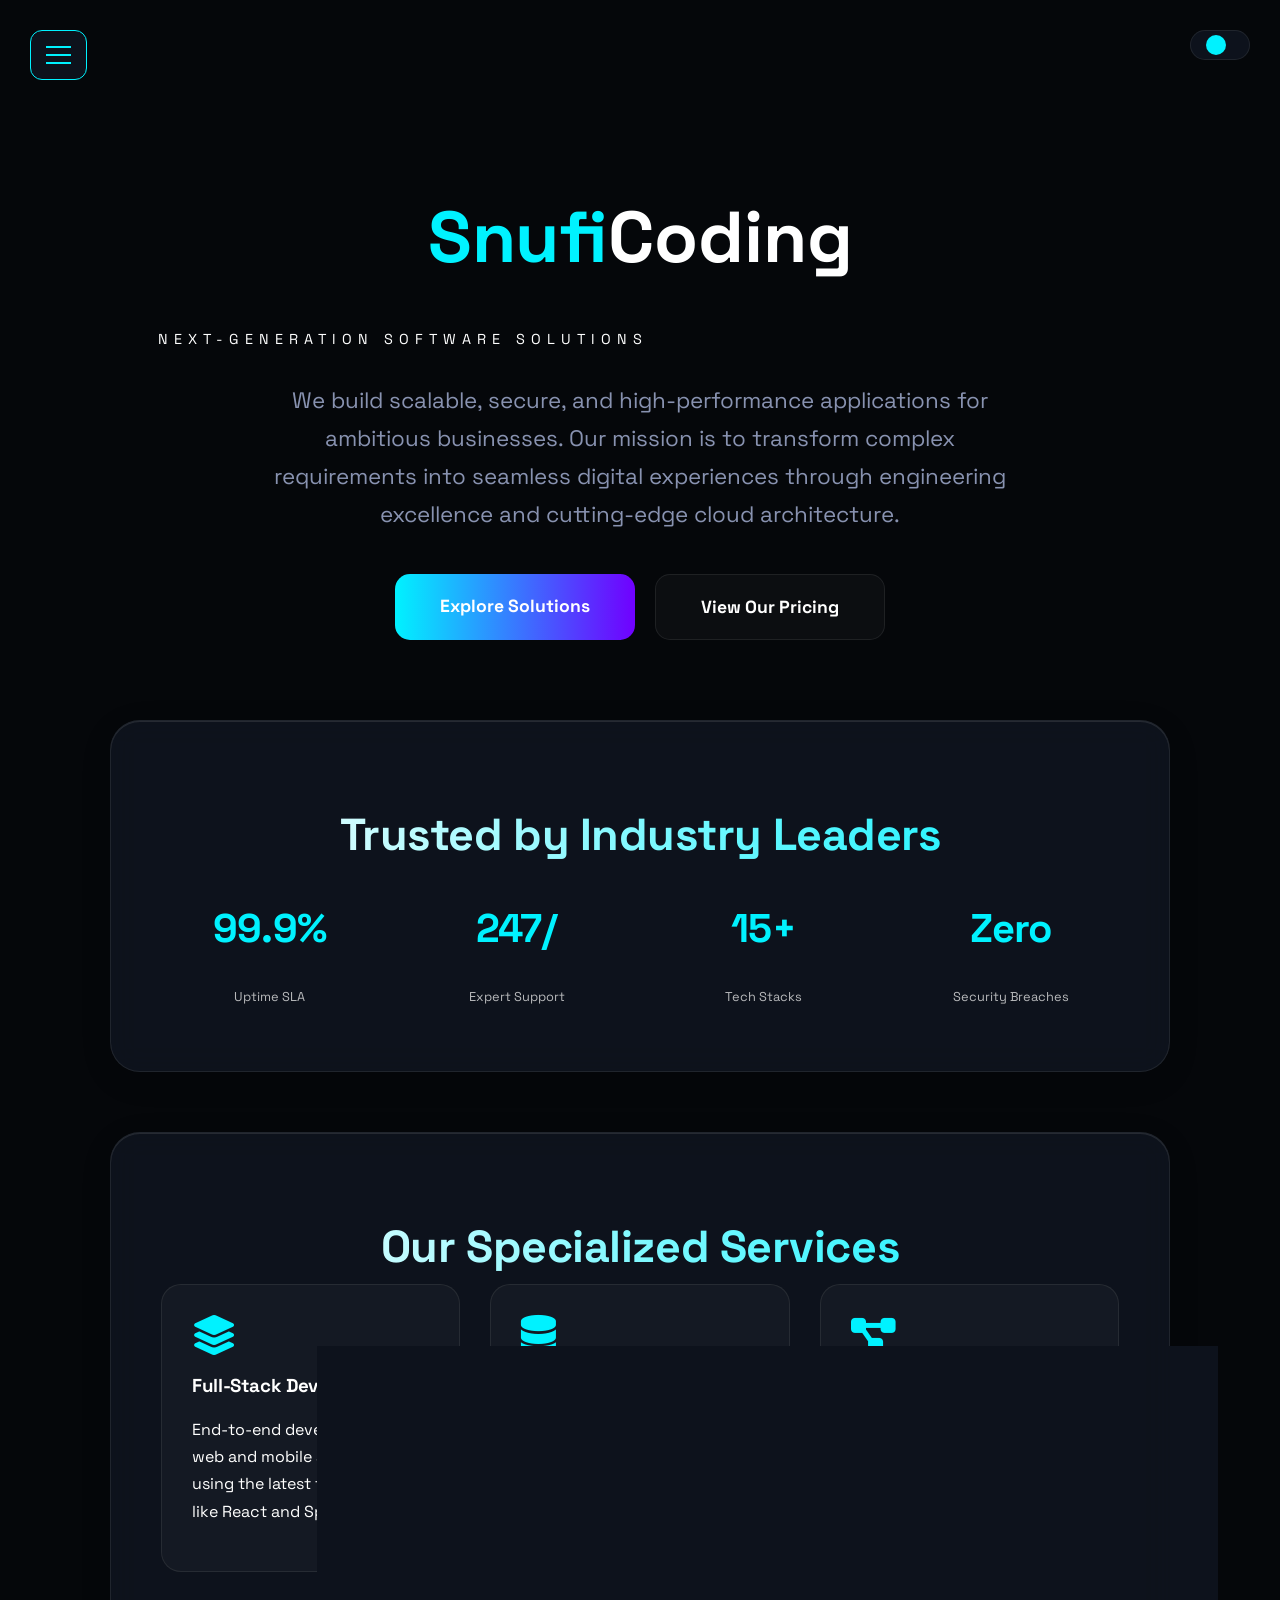
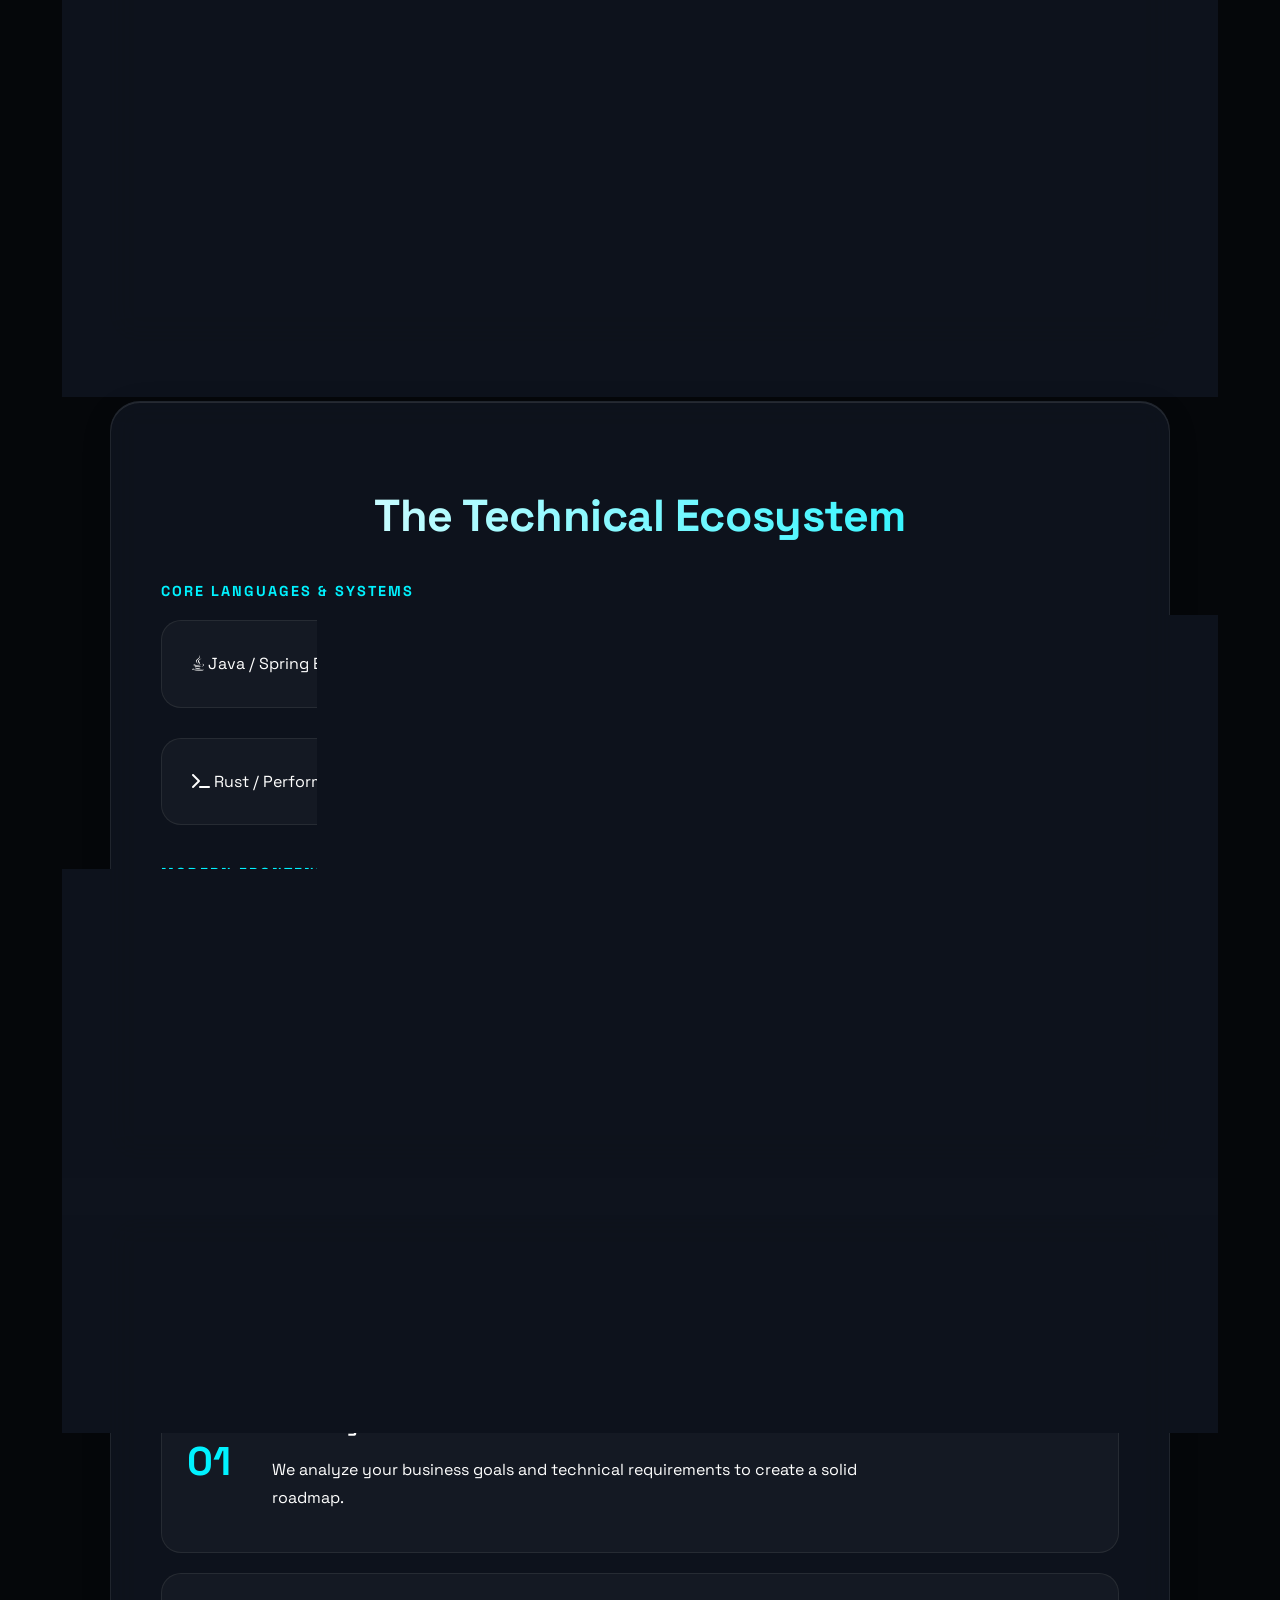
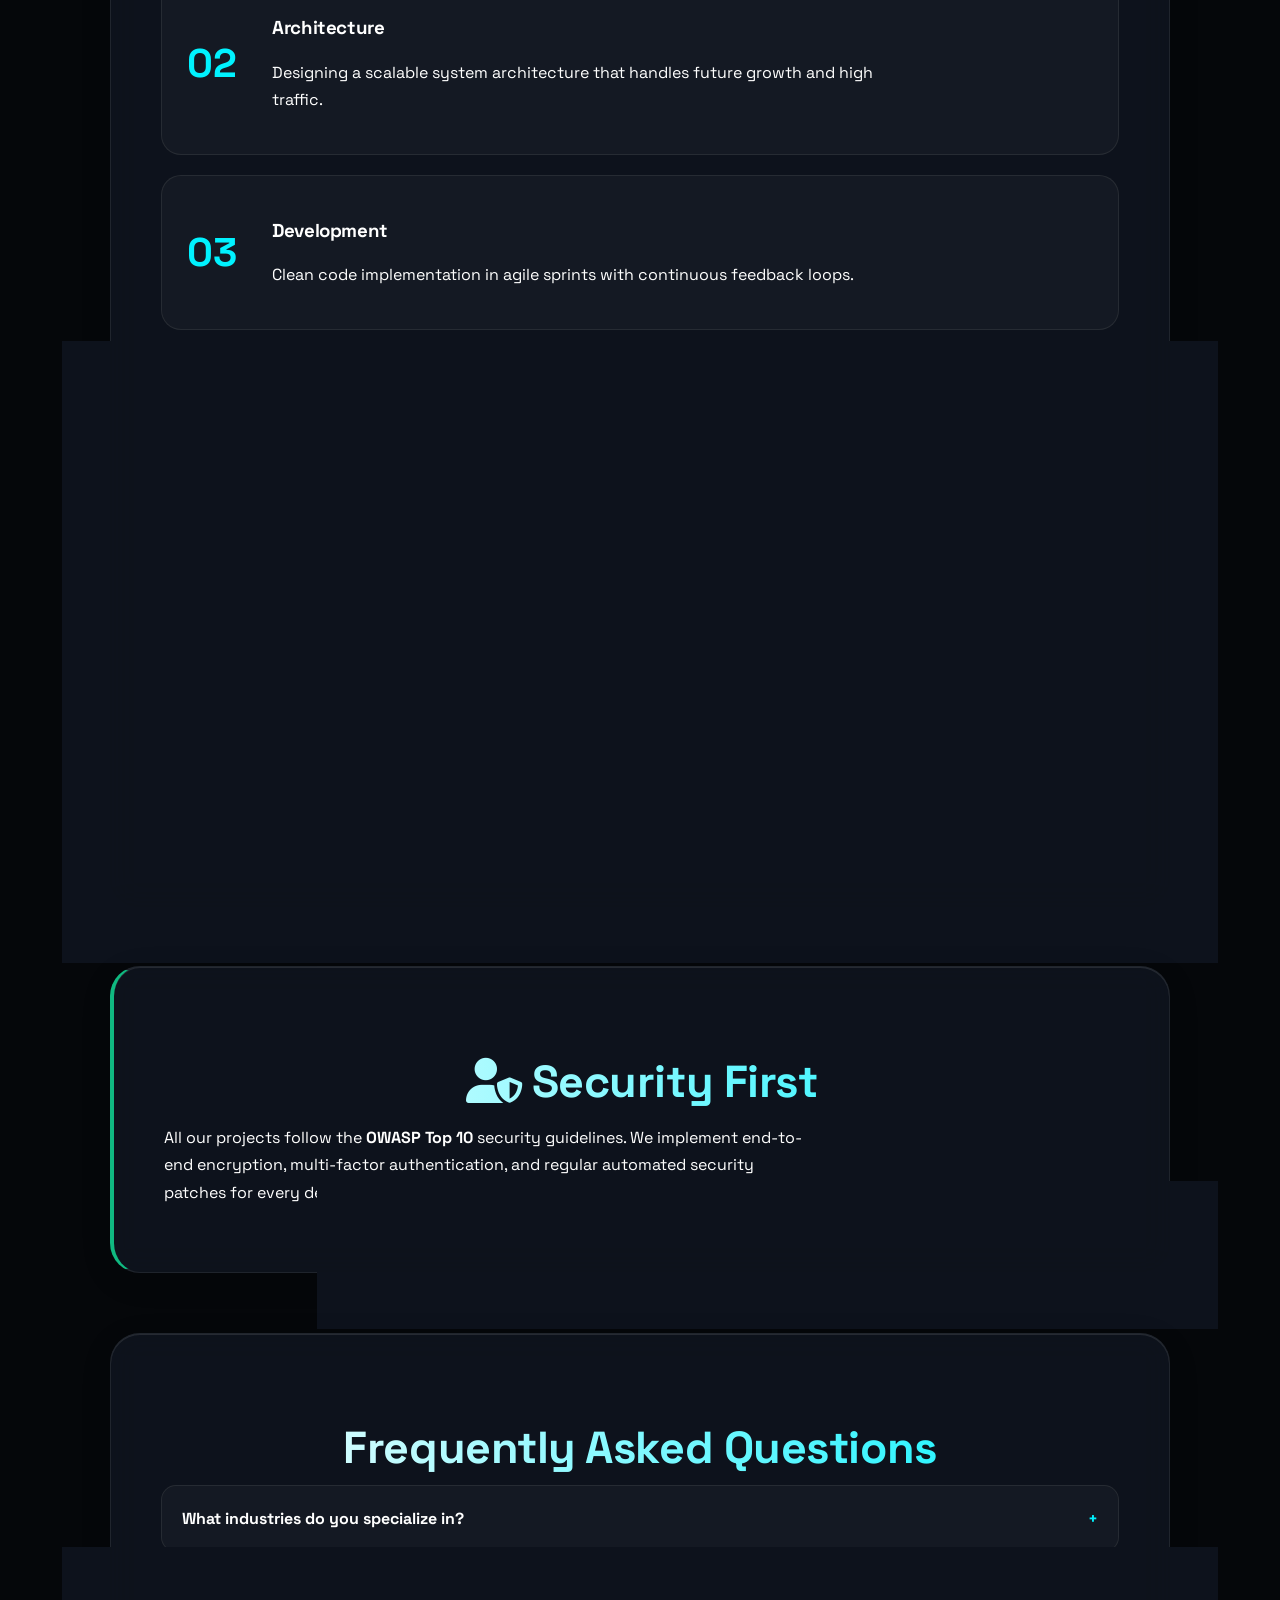
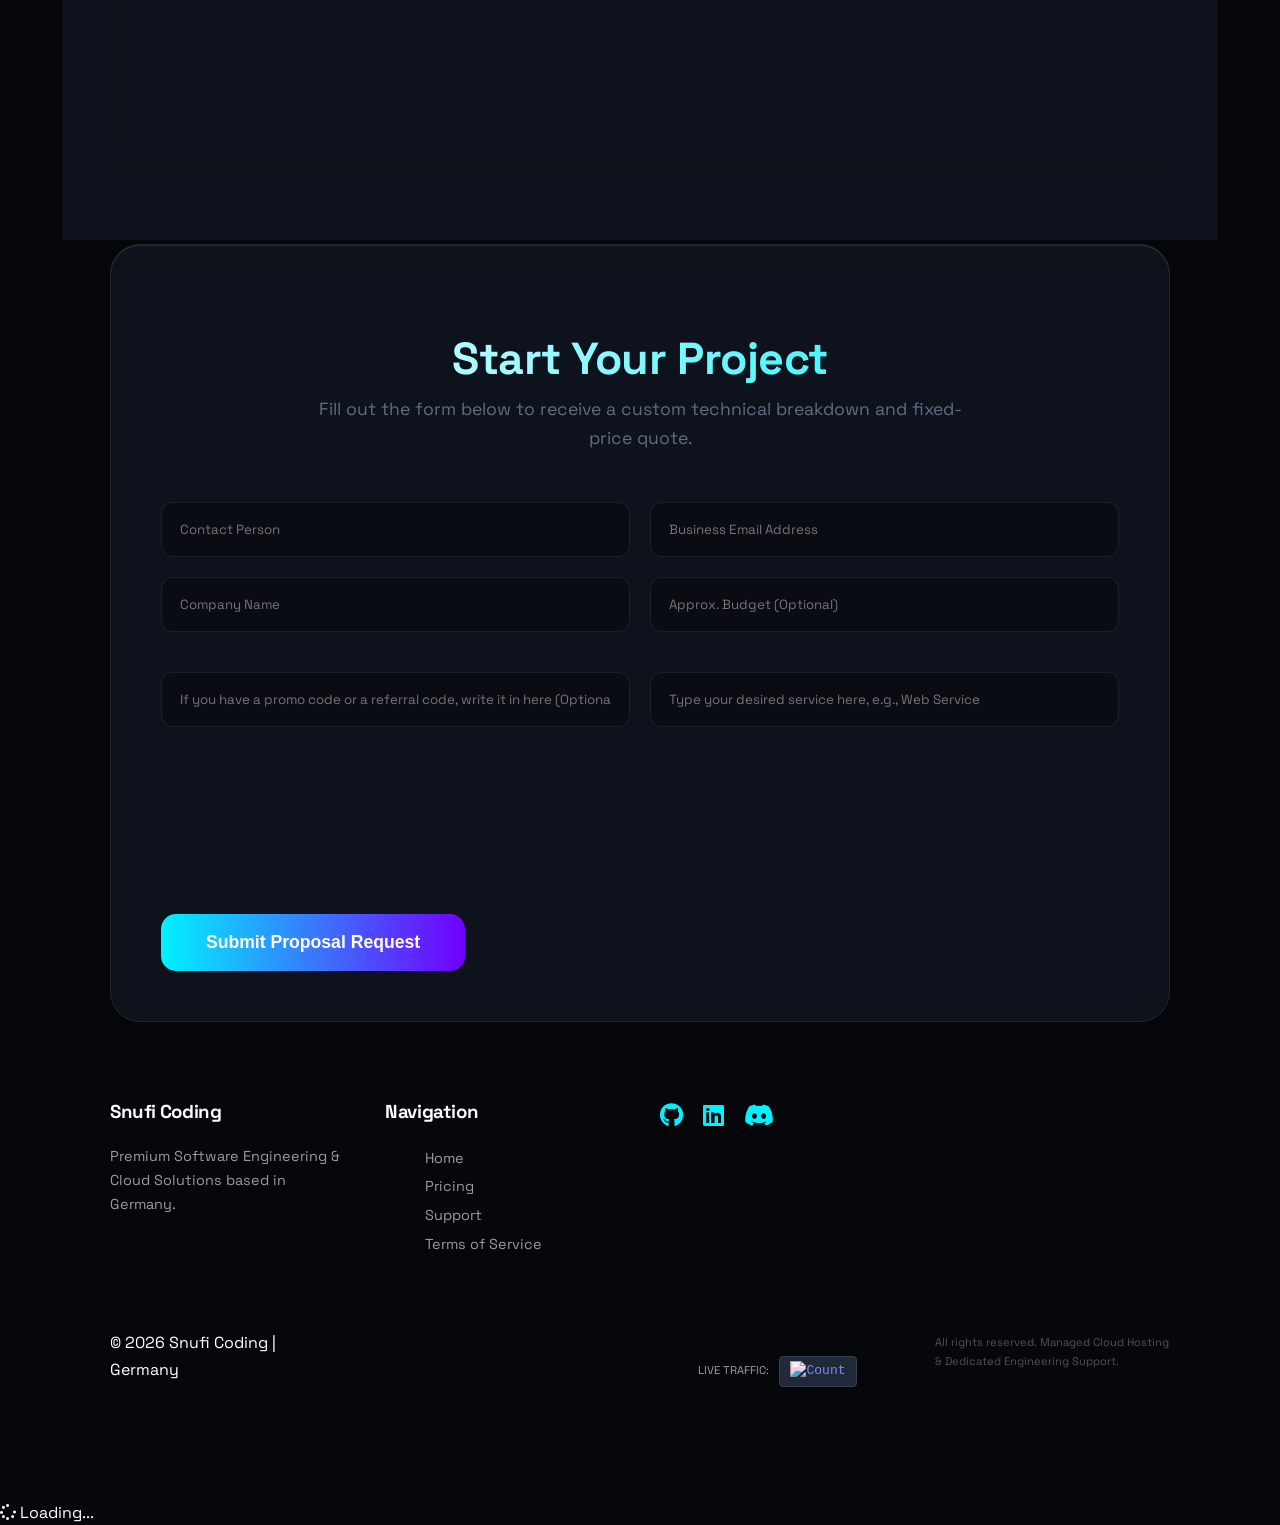
==== index.html @ 9a2e7c56 "Web" ====
<!DOCTYPE html>
<html lang="en">
<head>
    <meta charset="UTF-8">
    <meta name="viewport" content="width=device-width, initial-scale=1.0">
    <title>Snufi Coding | Enterprise Software Engineering</title>
    <link rel="stylesheet" href="style.css">
    <link rel="stylesheet" href="https://cdnjs.cloudflare.com/ajax/libs/font-awesome/6.4.0/css/all.min.css">
</head>
<body>

    <!-- NAVIGATION -->
    <div class="menu-btn" onclick="toggleMenu()"><span></span><span></span><span></span></div>
    
    <!-- THEME TOGGLE -->
    <div class="theme-toggle" id="themeToggle" onclick="toggleTheme()">
        <div class="theme-toggle-slider"></div>
    </div>
    
    <nav class="sidebar" id="sidebar">
        <ul class="nav-links">
            <li><a href="index.html"><i class="fas fa-home"></i> Home</a></li>
            <li><a href="pricing.html"><i class="fas fa-tags"></i> Pricing</a></li>
            <li><a href="support.html"><i class="fas fa-headset"></i> Support Hub</a></li>
            <li><a href="terms.html"><i class="fas fa-file-contract"></i> Terms</a></li>
            <li><a href="impressum.html"><i class="fas fa-info-circle"></i> Legal Notice</a></li>
            <li><hr style="border: 0; border-top: 1px solid rgba(255,255,255,0.1); margin: 10px 0;"></li>
            <li><a href="#contact" onclick="toggleMenu()" style="color: var(--primary);"><i class="fas fa-rocket"></i> Start Project</a></li>
        </ul>
    </nav>

    <!-- ANIMATED BACKGROUND -->
    <div class="area"><ul class="circles"><li></li><li></li><li></li><li></li><li></li><li></li><li></li><li></li><li></li><li></li></ul></div>
    <div class="particles" id="particles"></div>
    
    <!-- LOADING OVERLAY -->
    <div class="loading-overlay" id="loadingOverlay">
        <div class="loading-spinner"></div>
    </div>

    <div class="container">
        <!-- HERO SECTION -->
        <header class="hero-section">
            <div class="logo">Snufi<span>Coding</span></div>
            <p class="subtitle">Next-Generation Software Solutions</p>
            <p class="hero-description">
                We build scalable, secure, and high-performance applications for ambitious businesses. 
                Our mission is to transform complex requirements into seamless digital experiences through engineering excellence 
                and cutting-edge cloud architecture.
            </p>
            <div class="cta-wrapper">
                <a href="#contact" class="submit-btn">Explore Solutions</a>
                <a href="pricing.html" class="secondary-btn">View Our Pricing</a>
            </div>
        </header>

        <main>
            <!-- CORE VALUES / STATS -->
            <section class="glass-card reveal">
                <h2 class="section-title">Trusted by Industry Leaders</h2>
                <div class="features-grid" style="grid-template-columns: repeat(auto-fit, minmax(150px, 1fr)); text-align: center;">
                    <div class="stat-item">
                        <h2 style="color: var(--primary); font-size: 2.5rem;" class="animate-pulse">99.9%</h2>
                        <p style="font-size: 0.8rem; opacity: 0.7;">Uptime SLA</p>
                    </div>
                    <div class="stat-item">
                        <h2 style="color: var(--primary); font-size: 2.5rem;" class="animate-pulse">24/7</h2>
                        <p style="font-size: 0.8rem; opacity: 0.7;">Expert Support</p>
                    </div>
                    <div class="stat-item">
                        <h2 style="color: var(--primary); font-size: 2.5rem;" class="animate-pulse">15+</h2>
                        <p style="font-size: 0.8rem; opacity: 0.7;">Tech Stacks</p>
                    </div>
                    <div class="stat-item">
                        <h2 style="color: var(--primary); font-size: 2.5rem;" class="animate-pulse">Zero</h2>
                        <p style="font-size: 0.8rem; opacity: 0.7;">Security Breaches</p>
                    </div>
                </div>
            </section>

            <!-- DETAILED SERVICES -->
            <section class="glass-card reveal">
                <h2 class="section-title">Our Specialized Services</h2>
                <div class="features-grid">
                    <div class="feature-item reveal-left">
                        <i class="fas fa-layer-group"></i>
                        <h3>Full-Stack Development</h3>
                        <p>End-to-end development of web and mobile applications using the latest frameworks like React and Spring Boot.</p>
                    </div>
                    <div class="feature-item reveal-left">
                        <i class="fas fa-database"></i>
                        <h3>Big Data & Analytics</h3>
                        <p>Architecting robust data pipelines and real-time processing systems for data-driven decision making.</p>
                    </div>
                    <div class="feature-item reveal-right">
                        <i class="fas fa-project-diagram"></i>
                        <h3>API Design & Integration</h3>
                        <p>Building secure, well-documented RESTful and GraphQL APIs to connect your services globally.</p>
                    </div>
                    <div class="feature-item reveal-right">
                        <i class="fas fa-server"></i>
                        <h3>Managed Cloud Hosting</h3>
                        <p>Fully managed infrastructure with automated backups, load balancing, and global CDN integration.</p>
                    </div>
                </div>
            </section>

            <!-- TECH STACK (EXTENDED) -->
            <section class="glass-card reveal">
                <h2 class="section-title">The Technical Ecosystem</h2>
                <div class="tech-group">
                    <h3 style="color:var(--primary); font-size: 0.9rem; letter-spacing: 2px; margin-bottom: 20px;">CORE LANGUAGES & SYSTEMS</h3>
                    <div class="skills-grid">
                        <div class="skill-item reveal-left"><i class="fab fa-java"></i> Java / Spring Ecosystem</div>
                        <div class="skill-item reveal-left"><i class="fab fa-python"></i> Python / Data Science</div>
                        <div class="skill-item reveal-left"><i class="fab fa-golang"></i> Go / Microservices</div>
                        <div class="skill-item reveal-right"><i class="fas fa-terminal"></i> Rust / Performance Core</div>
                        <div class="skill-item reveal-right"><i class="fab fa-node-js"></i> Node.js / TypeScript</div>
                        <div class="skill-item reveal-right"><i class="fas fa-database"></i> PostgreSQL / Redis</div>
                    </div>
                </div>
                <div class="tech-group" style="margin-top: 40px;">
                    <h3 style="color:var(--primary); font-size: 0.9rem; letter-spacing: 2px; margin-bottom: 20px;">MODERN FRONTEND ARCHITECTURE</h3>
                    <div class="skills-grid">
                        <div class="skill-item reveal-left"><i class="fab fa-react"></i> React / Next.js</div>
                        <div class="skill-item reveal-left"><i class="fab fa-vuejs"></i> Vue.js / Nuxt</div>
                        <div class="skill-item reveal-right"><i class="fab fa-angular"></i> Angular Enterprise</div>
                        <div class="skill-item reveal-right"><i class="fab fa-sass"></i> SCSS / Tailwind CSS</div>
                    </div>
                </div>
            </section>

            <!-- WORKFLOW STEPS (DETAILED) -->
            <section class="glass-card reveal">
                <h2 class="section-title">The Engineering Journey</h2>
                <div class="workflow-steps">
                    <div class="workflow-step reveal-left">
                        <div class="step-number">01</div>
                        <div class="step-content">
                            <h3>Discovery</h3>
                            <p>We analyze your business goals and technical requirements to create a solid roadmap.</p>
                        </div>
                    </div>
                    <div class="workflow-step reveal-right">
                        <div class="step-number">02</div>
                        <div class="step-content">
                            <h3>Architecture</h3>
                            <p>Designing a scalable system architecture that handles future growth and high traffic.</p>
                        </div>
                    </div>
                    <div class="workflow-step reveal-left">
                        <div class="step-number">03</div>
                        <div class="step-content">
                            <h3>Development</h3>
                            <p>Clean code implementation in agile sprints with continuous feedback loops.</p>
                        </div>
                    </div>
                    <div class="workflow-step reveal-right">
                        <div class="step-number">04</div>
                        <div class="step-content">
                            <h3>Security Audit</h3>
                            <p>Rigorous penetration testing and code reviews to ensure maximum data protection.</p>
                        </div>
                    </div>
                    <div class="workflow-step reveal-left">
                        <div class="step-number">05</div>
                        <div class="step-content">
                            <h3>Deployment</h3>
                            <p>Automated CI/CD pipelines ensure a smooth transition to production environments.</p>
                        </div>
                    </div>
                    <div class="workflow-step reveal-right">
                        <div class="step-number">06</div>
                        <div class="step-content">
                            <h3>Maintenance</h3>
                            <p>Long-term monitoring and optimization to keep your system at peak performance.</p>
                        </div>
                    </div>
                </div>
            </section>

            <!-- SECURITY & COMPLIANCE -->
            <section class="glass-card reveal" style="border-left: 4px solid #10b981;">
                <h2 class="section-title"><i class="fas fa-user-shield"></i> Security First</h2>
                <p>All our projects follow the <strong>OWASP Top 10</strong> security guidelines. We implement end-to-end encryption, multi-factor authentication, and regular automated security patches for every deployment.</p>
            </section>

            <!-- FAQ SECTION -->
            <section class="glass-card reveal">
                <h2 class="section-title">Frequently Asked Questions</h2>
                <div class="faq-wrapper">
                    <details class="faq-item reveal-left">
                        <summary>What industries do you specialize in?</summary>
                        <p>We focus on E-commerce, Fintech, SaaS platforms, and high-performance gaming backends.</p>
                    </details>
                    <details class="faq-item reveal-right">
                        <summary>How do you handle IP and source code ownership?</summary>
                        <p>Upon final payment, 100% of the intellectual property and source code rights are transferred to you.</p>
                    </details>
                    <details class="faq-item reveal-left">
                        <summary>Can you join an existing development team?</summary>
                        <p>Yes, we offer staff augmentation services to support your in-house engineers with specialized knowledge.</p>
                    </details>
                </div>
            </section>

            <!-- CONTACT FORM -->
            <section id="contact" class="glass-card contact-section reveal">
                <h2 class="section-title">Start Your Project</h2>
                <p class="section-intro">Fill out the form below to receive a custom technical breakdown and fixed-price quote.</p>
                <form action="https://formsubmit.co/ajax/developersnufi@gmail.com" method="POST" id="mainForm">
                    <input type="text" name="_honey" style="display:none">
                    <input type="hidden" name="_captcha" value="false">
                    <input type="hidden" name="_subject" value="New Enterprise Lead - Snufi Coding">
                    
                    <div class="form-group-row">
                        <input type="text" name="name" placeholder="Contact Person" required class="reveal-left">
                        <input type="email" name="email" placeholder="Business Email Address" required class="reveal-right">
                    </div>
                    <div class="form-group-row">
                        <input type="text" name="company" placeholder="Company Name" class="reveal-left">
                        <input type="text" name="budget" placeholder="Approx. Budget (Optional)" class="reveal-right">
                        <input type="text" name="Code" placeholder="If you have a promo code or a referral code, write it in here (Optional)" class="reveal-left">
                        <input type="text" name="Service" placeholder="Type your desired service here, e.g., Web Service" class="reveal-right">
                    </div>
                    <textarea name="message" placeholder="Please provide details about your project, current challenges, and desired launch date..." rows="6" required class="reveal"></textarea>
                    <button type="submit" class="submit-btn animate-glow">Submit Proposal Request</button>
                </form>
            </section>
        </main>

        <!-- FOOTER -->
        <footer>
            <div style="display: grid; grid-template-columns: repeat(auto-fit, minmax(200px, 1fr)); gap: 40px; text-align: left; margin-bottom: 40px;">
                <div>
                    <h3 style="color: white; margin-bottom: 20px;">Snufi Coding</h3>
                    <p style="font-size: 0.9rem; opacity: 0.6;">Premium Software Engineering & Cloud Solutions based in Germany.</p>
                </div>
                <div>
                    <h3 style="color: white; margin-bottom: 20px;">Navigation</h3>
                    <ul style="list-style: none; opacity: 0.6; font-size: 0.9rem; line-height: 2;">
                        <li><a href="index.html" style="color: inherit; text-decoration: none;">Home</a></li>
                        <li><a href="pricing.html" style="color: inherit; text-decoration: none;">Pricing</a></li>
                        <li><a href="support.html" style="color: inherit; text-decoration: none;">Support</a></li>
                        <li><a href="terms.html" style="color: inherit; text-decoration: none;">Terms of Service</a></li>
                    </ul>
                </div>
                <div style="margin-top: 15px; font-size: 1.5rem; display: flex; gap: 20px;">
                <!-- GitHub -->
    <a href="https://github.com/itzsnufi" target="_blank" style="color: var(--primary); text-decoration: none;" class="social-link">
        <i class="fab fa-github"></i>
    </a>
    
    <!-- LinkedIn -->
    <a href="https://www.linkedin.com/in/jan-lukas-snufi-5718943a3/?isSelfProfile=true" target="_blank" style="color: var(--primary); text-decoration: none;" class="social-link">
        <i class="fab fa-linkedin"></i>
    </a>
    
    <!-- Discord -->
    <a href="https://discord.gg/BYdf7BU8ZA" target="_blank" style="color: var(--primary); text-decoration: none;" class="social-link">
        <i class="fab fa-discord"></i>
    </a>
</div>

            <hr style="border: 0; border-top: 1px solid rgba(255,255,255,0.1); margin-bottom: 20px;">
            
            <p>&copy; 2026 Snufi Coding | Germany</p>
            <p style="margin-top: 10px;">
                <!-- Removed imprint link as we have dedicated Legal Notice page -->
            </p>
            
            <!-- Page Visit Counter -->
            <div style="margin-top: 30px; display: flex; align-items: center; justify-content: center; gap: 10px;">
                <span style="font-size: 0.7rem; color: #9ca3af; text-transform: uppercase;">Live Traffic:</span>
                <div style="background: #1f2937; color: #10b981; padding: 4px 10px; border-radius: 4px; font-family: monospace; border: 1px solid #374151;">
                    <img src="https://count.getloli.com/get/@jan-lukas-sell-legal?theme=rule_734" alt="Count" style="vertical-align: middle; filter: hue-rotate(90deg);">
                </div>
            </div>
            <p style="font-size: 0.7rem; opacity: 0.3; margin-top: 20px;">All rights reserved. Managed Cloud Hosting & Dedicated Engineering Support.</p>
        </footer>
    </div>

    <!-- MODAL -->
    <div class="modal-overlay" id="thanks-modal">
        <div class="modal-content">
            <i class="fas fa-check-circle" style="font-size: 4rem; color: #10b981; margin-bottom: 20px;"></i>
            <h2 style="color: var(--primary); margin-bottom: 15px;">Thank You!</h2>
            <p style="color: var(--text-muted); margin-bottom: 20px;">Your project request has been successfully submitted. Our team will contact you within 24 hours with a detailed proposal.</p>
            <button onclick="closeModal()" class="submit-btn">Got it!</button>
        </div>
    </div>

    <!-- SCRIPTS -->
    <script src="script.js"></script>
</body>
</html>
---- style.css ----
/* --- GOOGLE FONTS --- */
@import url('https://fonts.googleapis.com/css2?family=Space+Grotesk:wght@300;500;700&display=swap');

/* --- ENHANCED VISUAL HIERARCHY --- */
h1, h2, h3 {
    letter-spacing: -0.02em;
    line-height: 1.2;
}

p {
    line-height: 1.7;
    max-width: 65ch;
}

/* --- IMPROVED READABILITY --- */
.section-title {
    letter-spacing: -0.01em;
    font-weight: 600;
}

.section-intro {
    font-size: 1.05rem;
    line-height: 1.6;
    opacity: 0.7;
}

/* --- SUBTLE CARD ENHANCEMENTS --- */
.glass-card {
    backdrop-filter: blur(20px);
    border: 1px solid rgba(255, 255, 255, 0.1);
    box-shadow: 
        0 8px 32px rgba(0, 0, 0, 0.1),
        0 2px 8px rgba(0, 0, 0, 0.06),
        inset 0 1px 0 rgba(255, 255, 255, 0.1);
    transition: all 0.4s cubic-bezier(0.4, 0, 0.2, 1);
}

.glass-card:hover {
    transform: translateY(-2px);
    border-color: rgba(0, 242, 255, 0.3);
    box-shadow: 
        0 12px 40px rgba(0, 0, 0, 0.15),
        0 4px 12px rgba(0, 0, 0, 0.08),
        inset 0 1px 0 rgba(0, 242, 255, 0.2);
}

/* --- ANIMATION KEYFRAMES --- */
@keyframes fadeInUp {
    from {
        opacity: 0;
        transform: translateY(30px);
    }
    to {
        opacity: 1;
        transform: translateY(0);
    }
}

@keyframes slideInLeft {
    from {
        opacity: 0;
        transform: translateX(-50px);
    }
    to {
        opacity: 1;
        transform: translateX(0);
    }
}

@keyframes slideInRight {
    from {
        opacity: 0;
        transform: translateX(50px);
    }
    to {
        opacity: 1;
        transform: translateX(0);
    }
}

@keyframes pulse {
    0%, 100% {
        transform: scale(1);
    }
    50% {
        transform: scale(1.05);
    }
}

@keyframes glow {
    0%, 100% {
        box-shadow: 0 0 5px rgba(0, 242, 255, 0.5);
    }
    50% {
        box-shadow: 0 0 20px rgba(0, 242, 255, 0.8), 0 0 30px rgba(0, 242, 255, 0.6);
    }
}

@keyframes float {
    0%, 100% {
        transform: translateY(0px);
    }
    50% {
        transform: translateY(-10px);
    }
}

@keyframes rotate {
    from {
        transform: rotate(0deg);
    }
    to {
        transform: rotate(360deg);
    }
}

@keyframes typewriter {
    from {
        width: 0;
    }
    to {
        width: 100%;
    }
}

@keyframes blink {
    50% {
        border-color: transparent;
    }
}

:root {
    --primary: #00f2ff;
    --secondary: #7000ff;
    --bg: #05070a;
    --card: rgba(15, 20, 30, 0.9);
    --text: #ffffff;
    --text-muted: #8892b0;
    --glass: rgba(255, 255, 255, 0.03);
    --border: rgba(255, 255, 255, 0.08);
}

/* --- BASICS --- */
* { 
    box-sizing: border-box; 
    scroll-behavior: smooth; 
}

body { 
    background: var(--bg); 
    color: var(--text); 
    font-family: 'Space Grotesk', sans-serif; 
    margin: 0; 
    overflow-x: hidden;
    line-height: 1.6;
}

/* --- ANIMATION CLASSES --- */
.animate-fade-in {
    animation: fadeInUp 0.8s ease-out forwards;
}

.animate-slide-left {
    animation: slideInLeft 0.8s ease-out forwards;
}

.animate-slide-right {
    animation: slideInRight 0.8s ease-out forwards;
}

.animate-pulse {
    animation: pulse 2s infinite;
}

.animate-glow {
    animation: glow 2s infinite;
}

.animate-float {
    animation: float 3s ease-in-out infinite;
}

.animate-rotate {
    animation: rotate 20s linear infinite;
}

/* --- OBSERVER ANIMATIONS --- */
.reveal {
    opacity: 0;
    transform: translateY(50px);
    transition: all 0.8s ease-out;
}

.reveal.active {
    opacity: 1;
    transform: translateY(0);
}

.reveal-left {
    opacity: 0;
    transform: translateX(-50px);
    transition: all 0.8s ease-out;
}

.reveal-left.active {
    opacity: 1;
    transform: translateX(0);
}

.reveal-right {
    opacity: 0;
    transform: translateX(50px);
    transition: all 0.8s ease-out;
}

.reveal-right.active {
    opacity: 1;
    transform: translateX(0);
}

/* --- SIDEBAR NAVIGATION --- */
.menu-btn { 
    position: fixed; 
    top: 30px; 
    left: 30px; 
    z-index: 2001; 
    cursor: pointer; 
    display: flex; 
    flex-direction: column; 
    gap: 6px; 
    background: var(--card); 
    padding: 15px; 
    border: 1px solid var(--primary); 
    border-radius: 12px; 
    transition: 0.3s; 
}

.menu-btn span { 
    display: block; 
    width: 25px; 
    height: 2px; 
    background: var(--primary); 
}

/* --- TECH TAGS --- */
.tech-tags {
    display: flex;
    flex-wrap: wrap;
    gap: 8px;
    margin-top: 15px;
}

.tech-tag {
    background: rgba(0, 242, 255, 0.1);
    color: var(--primary);
    padding: 4px 12px;
    border-radius: 20px;
    font-size: 0.75rem;
    border: 1px solid rgba(0, 242, 255, 0.3);
    transition: all 0.3s ease;
}

.tech-tag:hover {
    background: rgba(0, 242, 255, 0.2);
    transform: translateY(-2px);
    box-shadow: 0 4px 12px rgba(0, 242, 255, 0.2);
}

.sidebar { 
    position: fixed; 
    top: 0; 
    left: -350px; 
    width: 300px; 
    height: 100vh; 
    background: rgba(5, 7, 10, 0.98); 
    backdrop-filter: blur(20px); 
    border-right: 1px solid var(--primary); 
    z-index: 2000; 
    transition: 0.5s cubic-bezier(0.77, 0, 0.175, 1); 
    padding: 100px 30px; 
}

.sidebar.active { left: 0; }

.nav-links { list-style: none; padding: 0; }
.nav-links li { margin-bottom: 25px; }
.nav-links a { 
    text-decoration: none; 
    color: white; 
    font-size: 1.4rem; 
    font-weight: bold; 
    transition: 0.3s; 
}
.nav-links a:hover { color: var(--primary); padding-left: 10px; }

/* --- MAIN LAYOUT --- */
.container { 
    max-width: 1100px; 
    margin: 0 auto; 
    padding: 60px 20px; 
}

.glass-card { 
    background: var(--card); 
    border: 1px solid var(--border); 
    border-radius: 30px; 
    padding: 50px; 
    margin-bottom: 60px; 
    backdrop-filter: blur(15px); 
}

/* --- TYPOGRAPHY --- */
.section-title { 
    text-align: center; 
    font-size: 2.8rem; 
    margin-bottom: 10px; 
    font-weight: 700;
    background: linear-gradient(to right, #fff, var(--primary));
    -webkit-background-clip: text;
    background-clip: text;
    -webkit-text-fill-color: transparent;
}

.section-intro { 
    text-align: center; 
    color: var(--text-muted); 
    font-size: 1.1rem; 
    max-width: 650px; 
    margin: 0 auto 50px; 
}

/* --- HERO SECTION --- */
.hero-section { 
    text-align: center; 
    padding: 120px 0 80px; 
    position: relative;
}

.logo { 
    font-size: 4.5rem; 
    font-weight: 800; 
    color: var(--primary); 
    margin-bottom: 10px; 
    display: inline-block;
    position: relative;
    overflow: hidden;
}

.logo::before {
    content: '';
    position: absolute;
    top: 0;
    left: -100%;
    width: 100%;
    height: 100%;
    background: linear-gradient(90deg, transparent, rgba(255,255,255,0.2), transparent);
    animation: shimmer 3s infinite;
}

@keyframes shimmer {
    0% {
        left: -100%;
    }
    100% {
        left: 100%;
    }
}

.logo span { 
    color: white; 
    display: inline-block;
    animation: pulse 2s infinite;
}

.subtitle { 
    opacity: 0; 
    letter-spacing: 6px; 
    text-transform: uppercase; 
    font-size: 0.9rem; 
    margin-bottom: 30px; 
    animation: fadeInUp 1s ease-out 0.5s forwards;
}

.hero-description { 
    color: var(--text-muted); 
    font-size: 1.4rem; 
    max-width: 750px; 
    margin: 0 auto 40px; 
    opacity: 0;
    animation: fadeInUp 1s ease-out 0.8s forwards;
}

.cta-wrapper { 
    display: flex; 
    gap: 20px; 
    justify-content: center; 
    flex-wrap: wrap; 
    opacity: 0;
    animation: fadeInUp 1s ease-out 1.1s forwards;
}

/* --- BUTTONS --- */
.submit-btn, .secondary-btn { 
    padding: 18px 45px; 
    border-radius: 15px; 
    font-weight: bold; 
    font-size: 1.1rem; 
    cursor: pointer; 
    transition: all 0.4s cubic-bezier(0.175, 0.885, 0.32, 1.275); 
    text-decoration: none; 
    display: inline-block; 
    position: relative;
    overflow: hidden;
}

.submit-btn::before, .secondary-btn::before {
    content: '';
    position: absolute;
    top: 50%;
    left: 50%;
    width: 0;
    height: 0;
    background: rgba(255, 255, 255, 0.2);
    border-radius: 50%;
    transform: translate(-50%, -50%);
    transition: width 0.6s, height 0.6s;
}

.submit-btn:hover::before, .secondary-btn:hover::before {
    width: 300px;
    height: 300px;
}

.submit-btn { 
    background: linear-gradient(90deg, var(--primary), var(--secondary)); 
    color: white; 
    border: none; 
    transform: translateY(0);
}

.submit-btn:hover { 
    transform: translateY(-5px) scale(1.05); 
    box-shadow: 0 15px 40px rgba(0, 242, 255, 0.5); 
}

.secondary-btn { 
    background: var(--glass); 
    color: var(--text); 
    border: 1px solid var(--border); 
}

.secondary-btn:hover { 
    background: rgba(255,255,255,0.08); 
    border-color: var(--primary); 
    transform: translateY(-3px) scale(1.02);
    box-shadow: 0 10px 30px rgba(0, 242, 255, 0.3);
}

/* --- FEATURES & TECH STACK --- */
.features-grid, .skills-grid { 
    display: grid; 
    grid-template-columns: repeat(auto-fit, minmax(280px, 1fr)); 
    gap: 30px; 
}

.feature-item, .skill-item { 
    padding: 30px; 
    background: var(--glass); 
    border-radius: 20px; 
    border: 1px solid var(--border); 
    transition: all 0.4s cubic-bezier(0.175, 0.885, 0.32, 1.275);
    position: relative;
    overflow: hidden;
}

.feature-item::before, .skill-item::before {
    content: '';
    position: absolute;
    top: 0;
    left: 0;
    width: 100%;
    height: 2px;
    background: linear-gradient(90deg, var(--primary), var(--secondary));
    transform: translateX(-100%);
    transition: transform 0.4s ease;
}

.feature-item:hover::before, .skill-item:hover::before {
    transform: translateX(0);
}

.feature-item:hover, .skill-item:hover {
    transform: translateY(-8px) scale(1.02);
    border-color: var(--primary);
    box-shadow: 0 20px 40px rgba(0, 242, 255, 0.2);
}

.feature-item i { 
    font-size: 2.5rem; 
    color: var(--primary); 
    margin-bottom: 20px; 
    display: block; 
    transition: all 0.3s ease;
}

.feature-item:hover i {
    transform: scale(1.1) rotate(5deg);
    text-shadow: 0 0 20px rgba(0, 242, 255, 0.6);
}

.tech-group h3 { 
    color: var(--primary); 
    font-size: 0.8rem; 
    text-transform: uppercase; 
    letter-spacing: 2px; 
    margin: 40px 0 20px; 
}

/* --- WORKFLOW --- */
.workflow-steps { display: flex; flex-direction: column; gap: 20px; }
.workflow-step { 
    display: flex; 
    gap: 25px; 
    align-items: center; 
    background: var(--glass); 
    padding: 25px; 
    border-radius: 20px; 
    border: 1px solid var(--border); 
    transition: all 0.4s ease;
    position: relative;
    overflow: hidden;
}

.workflow-step::before {
    content: '';
    position: absolute;
    top: 0;
    left: -100%;
    width: 100%;
    height: 100%;
    background: linear-gradient(90deg, transparent, rgba(0, 242, 255, 0.1), transparent);
    transition: left 0.6s ease;
}

.workflow-step:hover::before {
    left: 100%;
}

.workflow-step:hover {
    transform: translateX(10px);
    border-color: var(--primary);
    box-shadow: 0 10px 30px rgba(0, 242, 255, 0.2);
}

.step-number { 
    font-size: 2.5rem; 
    font-weight: bold; 
    color: var(--primary); 
    width: 60px; 
    transition: all 0.3s ease;
}

.workflow-step:hover .step-number {
    transform: scale(1.2) rotate(10deg);
    text-shadow: 0 0 15px rgba(0, 242, 255, 0.8);
}

/* --- PRICING PAGE --- */
.pricing-grid { 
    display: grid; 
    grid-template-columns: repeat(auto-fit, minmax(300px, 1fr)); 
    gap: 30px; 
}

.pricing-card { 
    background: var(--card); 
    border: 1px solid var(--border); 
    border-radius: 25px; 
    padding: 40px; 
    text-align: center; 
    transition: 0.4s; 
    position: relative;
    display: flex;
    flex-direction: column;
}

.pricing-card.featured { 
    border: 2px solid var(--primary); 
    transform: scale(1.05); 
}

.price span { font-size: 3.5rem; font-weight: bold; }
.price-features { list-style: none; padding: 0; text-align: left; margin: 30px 0; flex-grow: 1; }
.price-features li { margin-bottom: 12px; display: flex; align-items: center; gap: 10px; font-size: 0.95rem; }
.price-features i { color: var(--primary); }

.popular-badge {
    position: absolute; top: -15px; left: 50%; transform: translateX(-50%);
    background: var(--primary); color: var(--bg); padding: 5px 20px; border-radius: 20px; font-weight: bold; font-size: 0.8rem;
}

/* --- FAQ --- */
.faq-item { 
    background: var(--glass); 
    border-radius: 15px; 
    border: 1px solid var(--border); 
    margin-bottom: 15px; 
}

.faq-item summary { 
    padding: 20px; 
    cursor: pointer; 
    font-weight: bold; 
    list-style: none; 
    position: relative; 
}

.faq-item summary::after { content: '+'; position: absolute; right: 20px; color: var(--primary); }

.faq-item p { padding: 0 20px 20px; color: var(--text-muted); font-size: 0.95rem; }

/* --- FORM --- */
form input, form textarea { 
    width: 100%; 
    background: rgba(0,0,0,0.3); 
    border: 1px solid var(--border); 
    padding: 18px; 
    border-radius: 12px; 
    color: white; 
    margin-bottom: 20px; 
    font-family: inherit; 
}

form input:focus, form textarea:focus { border-color: var(--primary); outline: none; }

.form-group-row { display: grid; grid-template-columns: 1fr 1fr; gap: 20px; }

/* --- MODAL --- */
.modal-overlay { 
    position: fixed; top: 0; left: 0; width: 100%; height: 100%; 
    background: rgba(0,0,0,0.9); backdrop-filter: blur(10px); 
    display: none; justify-content: center; align-items: center; z-index: 9999; 
}
.modal-overlay.active { display: flex; }
.modal-content { 
    background: var(--card); padding: 50px; border-radius: 30px; 
    border: 1px solid var(--primary); text-align: center; max-width: 500px; 
}

/* --- BACKGROUND ANIMATION --- */
.area { position: fixed; width: 100%; height: 100vh; z-index: -1; top: 0; left: 0; overflow: hidden; }
.circles li { 
    position: absolute; list-style: none; width: 20px; height: 20px; 
    background: rgba(0, 242, 255, 0.05); animation: animate 25s linear infinite; bottom: -150px; 
}
@keyframes animate { 
    0%{transform: translateY(0) rotate(0deg); opacity: 1;} 
    100%{transform: translateY(-1000px) rotate(720deg); opacity: 0;} 
}

/* --- ENHANCED PARTICLE EFFECTS --- */
.particles {
    position: fixed;
    top: 0;
    left: 0;
    width: 100%;
    height: 100%;
    pointer-events: none;
    z-index: -1;
}

.particle {
    position: absolute;
    width: 4px;
    height: 4px;
    background: var(--primary);
    border-radius: 50%;
    opacity: 0;
    animation: particleFloat 10s infinite;
}

@keyframes particleFloat {
    0% {
        opacity: 0;
        transform: translateY(100vh) scale(0);
    }
    10% {
        opacity: 1;
        transform: translateY(90vh) scale(1);
    }
    90% {
        opacity: 1;
        transform: translateY(10vh) scale(1);
    }
    100% {
        opacity: 0;
        transform: translateY(0) scale(0);
    }
}

/* --- LOADING ANIMATION --- */
.loading-overlay {
    position: fixed;
    top: 0;
    left: 0;
    width: 100%;
    height: 100%;
    background: var(--bg);
    display: flex;
    justify-content: center;
    align-items: center;
    z-index: 9999;
    transition: opacity 0.5s ease;
}

.loading-spinner {
    width: 50px;
    height: 50px;
    border: 3px solid rgba(0, 242, 255, 0.3);
    border-top: 3px solid var(--primary);
    border-radius: 50%;
    animation: spin 1s linear infinite;
}

@keyframes spin {
    0% { transform: rotate(0deg); }
    100% { transform: rotate(360deg); }
}

/* --- ENHANCED VISUAL FEEDBACK --- */
.progress-indicator {
    position: fixed;
    top: 0;
    left: 0;
    width: 100%;
    height: 4px;
    background: rgba(0, 242, 255, 0.1);
    z-index: 10000;
}

.progress-bar {
    height: 100%;
    background: linear-gradient(90deg, var(--primary), var(--secondary));
    width: 0%;
    animation: progressAnimation 2s ease-out forwards;
}

@keyframes progressAnimation {
    0% { width: 0%; }
    100% { width: 100%; }
}

.error-notification {
    position: fixed;
    top: 20px;
    right: 20px;
    background: rgba(239, 68, 68, 0.9);
    color: white;
    padding: 15px 20px;
    border-radius: 10px;
    border-left: 4px solid #dc2626;
    z-index: 10000;
    animation: slideInRight 0.5s ease-out;
    backdrop-filter: blur(10px);
    max-width: 400px;
}

.confetti {
    position: fixed;
    width: 10px;
    height: 10px;
    background: var(--primary);
    animation: confettiFall 3s linear forwards;
    z-index: 9999;
}

@keyframes confettiFall {
    0% {
        transform: translateY(-100vh) rotate(0deg);
        opacity: 1;
    }
    100% {
        transform: translateY(100vh) rotate(720deg);
        opacity: 0;
    }
}

.ripple {
    position: absolute;
    border-radius: 50%;
    background: rgba(255, 255, 255, 0.6);
    transform: scale(0);
    animation: rippleEffect 0.6s ease-out;
    pointer-events: none;
}

@keyframes rippleEffect {
    to {
        transform: scale(4);
        opacity: 0;
    }
}

/* --- ENHANCED MENU BUTTON --- */
.menu-btn.active span:nth-child(1) {
    transform: rotate(45deg) translate(5px, 5px);
}

.menu-btn.active span:nth-child(2) {
    opacity: 0;
}

.menu-btn.active span:nth-child(3) {
    transform: rotate(-45deg) translate(7px, -6px);
}

/* --- ENHANCED FORM STYLES --- */
.form-group-row.focused {
    transform: translateY(-2px);
}

input.loading, textarea.loading {
    background-image: linear-gradient(90deg, transparent, rgba(0, 242, 255, 0.1), transparent);
    background-size: 200% 100%;
    animation: loadingShimmer 1.5s infinite;
}

@keyframes loadingShimmer {
    0% { background-position: -200% 0; }
    100% { background-position: 200% 0; }
}

/* --- THEME TOGGLE --- */
.theme-toggle {
    position: fixed;
    top: 30px;
    right: 30px;
    background: var(--card);
    border: 1px solid var(--border);
    border-radius: 50px;
    padding: 10px;
    cursor: pointer;
    z-index: 2000;
    transition: all 0.3s ease;
    width: 60px;
    height: 30px;
    display: flex;
    align-items: center;
}

.theme-toggle:hover {
    border-color: var(--primary);
    box-shadow: 0 0 20px rgba(0, 242, 255, 0.3);
}

.theme-toggle-slider {
    width: 20px;
    height: 20px;
    background: var(--primary);
    border-radius: 50%;
    transition: transform 0.3s ease;
    margin-left: 5px;
}

.theme-toggle.dark .theme-toggle-slider {
    transform: translateX(30px);
}

/* --- LIGHT THEME VARIABLES --- */
body.light-theme {
    --bg: #ffffff;
    --card: rgba(248, 250, 252, 0.9);
    --text: #1a202c;
    --text-muted: #64748b;
    --glass: rgba(0, 0, 0, 0.03);
    --border: rgba(0, 0, 0, 0.08);
}

/* --- TERMS CONTENT STYLES --- */
.terms-content {
    max-width: 800px;
    margin: 0 auto;
}

.term-section {
    margin-bottom: 40px;
    padding: 30px;
    background: var(--glass);
    border-radius: 20px;
    border: 1px solid var(--border);
    transition: all 0.3s ease;
}

.term-section:hover {
    transform: translateY(-5px);
    border-color: var(--primary);
    box-shadow: 0 15px 40px rgba(0, 242, 255, 0.1);
}

.term-section h3 {
    color: var(--primary);
    margin-bottom: 20px;
    font-size: 1.3rem;
    display: flex;
    align-items: center;
    gap: 10px;
}

.term-section h3 i {
    font-size: 1rem;
    opacity: 0.8;
}

.terms-list {
    list-style: none;
    padding: 0;
    margin: 15px 0;
}

.terms-list li {
    padding: 10px 0;
    border-bottom: 1px solid rgba(255, 255, 255, 0.05);
    transition: all 0.3s ease;
}

.terms-list li:hover {
    color: var(--primary);
    padding-left: 10px;
}

.terms-list li:last-child {
    border-bottom: none;
}

.terms-note {
    background: rgba(0, 242, 255, 0.05);
    padding: 15px;
    border-radius: 10px;
    margin-top: 15px;
    border-left: 3px solid var(--primary);
    font-size: 0.9rem;
}

.terms-warning {
    background: rgba(239, 68, 68, 0.05);
    padding: 15px;
    border-radius: 10px;
    margin-top: 15px;
    border-left: 3px solid #ef4444;
    font-size: 0.9rem;
}

/* --- IMPRESSUM STYLES --- */
.impressum-info {
    background: var(--glass);
    padding: 25px;
    border-radius: 15px;
    border: 1px solid var(--border);
    margin-top: 20px;
}

.info-row {
    display: flex;
    justify-content: space-between;
    align-items: center;
    padding: 12px 0;
    border-bottom: 1px solid rgba(255, 255, 255, 0.05);
    transition: all 0.3s ease;
}

.info-row:hover {
    color: var(--primary);
    padding-left: 10px;
}

.info-row:last-child {
    border-bottom: none;
}

.info-row strong {
    font-weight: 600;
    color: var(--text);
    min-width: 120px;
}

.info-row span {
    color: var(--text-muted);
    flex: 1;
}

/* --- TOUCH RIPPLE EFFECTS --- */
.touch-ripple {
    position: absolute;
    border-radius: 50%;
    background: rgba(0, 242, 255, 0.3);
    transform: scale(0);
    animation: touchRipple 0.6s ease-out;
    pointer-events: none;
}

@keyframes touchRipple {
    to {
        transform: scale(4);
        opacity: 0;
    }
}

/* --- BUTTON CLICK STATES --- */
.btn-loading {
    pointer-events: none;
    opacity: 0.7;
}

.clicked {
    transform: scale(0.95);
}

/* --- TOUCH DEVICE OPTIMIZATIONS --- */
.touch-device .glass-card:hover {
    transform: none;
}

.touch-device .pricing-card:hover {
    transform: translateY(-5px);
}

/* --- ENHANCED MOBILE STYLES --- */
@media (max-width: 768px) {
    .logo { font-size: 3rem; }
    .section-title { font-size: 2rem; }
    .glass-card { padding: 30px; }
    .form-group-row { grid-template-columns: 1fr; gap: 0; }
    .pricing-card.featured { transform: scale(1); }
    .container { padding: 40px 15px; }
    .hero-description { font-size: 1.2rem; }
    .cta-wrapper { flex-direction: column; align-items: center; }
    .submit-btn, .secondary-btn { width: 100%; max-width: 300px; }
    .term-section { padding: 20px; }
    .terms-content { padding: 0 10px; }
    .info-row { flex-direction: column; align-items: flex-start; gap: 5px; }
    .info-row strong { min-width: auto; }
    .impressum-info { padding: 20px; }
    
    /* Touch-friendly spacing */
    .pricing-card, .feature-item, .skill-item {
        margin-bottom: 20px;
    }
    
    /* Larger touch targets */
    .submit-btn, .secondary-btn {
        min-height: 48px;
        font-size: 1.1rem;
    }
    
    /* Optimized text for mobile */
    .section-intro {
        font-size: 1rem;
        max-width: 100%;
    }
    
    /* Better mobile navigation */
    .sidebar {
        width: 280px;
    }
    
    .nav-links a {
        padding: 15px 20px;
        font-size: 1.1rem;
    }
}
/* --- MODERN SIDEBAR UPDATE --- */
.sidebar {
    width: 250px;
    background: rgba(10, 15, 30, 0.95);
    backdrop-filter: blur(15px);
    border-right: 1px solid rgba(0, 212, 255, 0.2);
}

.nav-links {
    padding: 100px 20px 20px 20px;
    list-style: none;
}

.nav-links li {
    margin-bottom: 15px;
    transition: 0.3s;
}

.nav-links a {
    display: flex;
    align-items: center;
    color: rgba(255, 255, 255, 0.8);
    text-decoration: none;
    font-size: 1rem;
    font-weight: 500;
    padding: 12px 15px;
    border-radius: 8px;
    transition: all 0.3s ease;
}

/* Icons Styling */
.nav-links a i {
    margin-right: 15px;
    width: 20px;
    text-align: center;
    color: #00d4ff; /* Dein Cyan-Blau */
    font-size: 1.2rem;
    transition: 0.3s;
}

/* Hover Effekt */
.nav-links a:hover {
    background: rgba(0, 212, 255, 0.1);
    color: #00d4ff;
    transform: translateX(8px);
}

.nav-links a:hover i {
    text-shadow: 0 0 10px #00d4ff;
}

/* Trennlinie Styling */
.nav-links hr {
    border: 0;
    border-top: 1px solid rgba(255, 255, 255, 0.1);
    margin: 20px 0;
}

/* Start Project Button in Sidebar special look */
.nav-links li:last-child a {
    background: linear-gradient(45deg, #00d4ff, #0055ff);
    color: white;
    margin-top: 20px;
    justify-content: center;
}

.nav-links li:last-child a i {
    color: white;
}
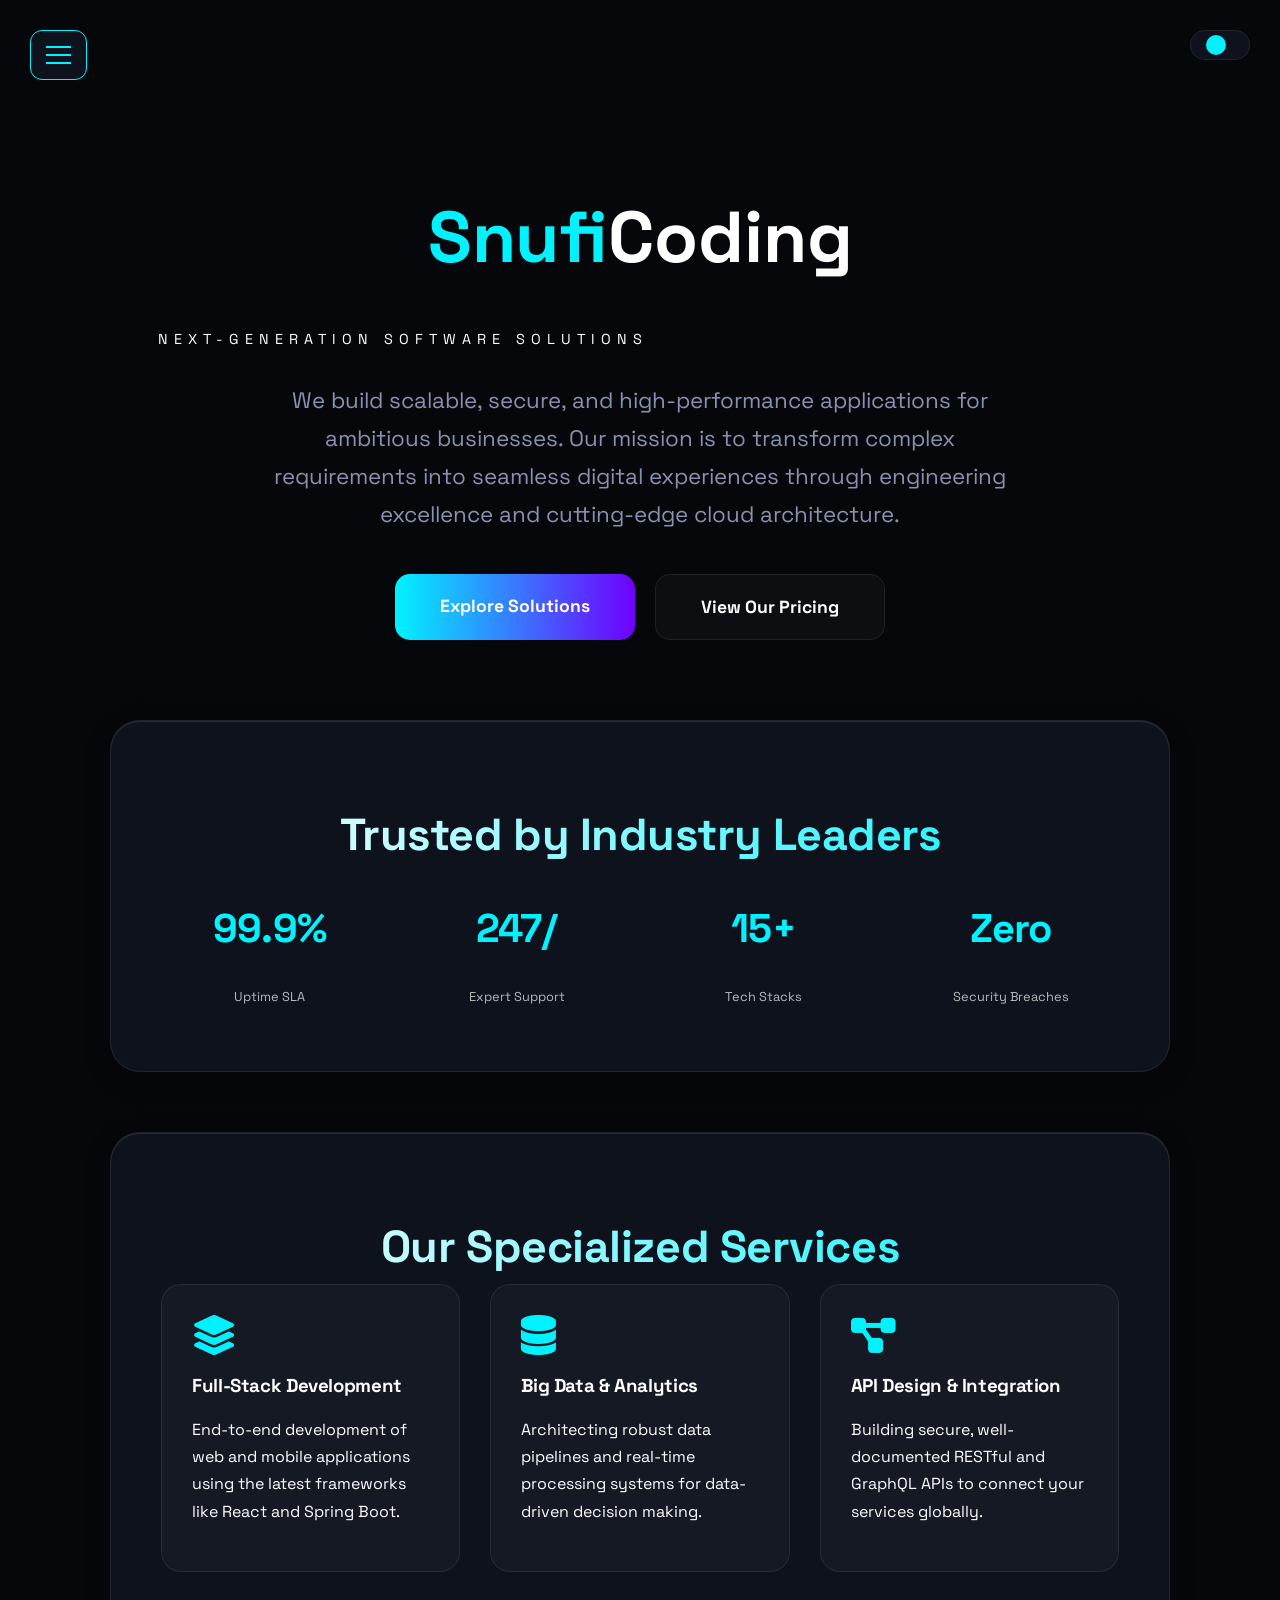
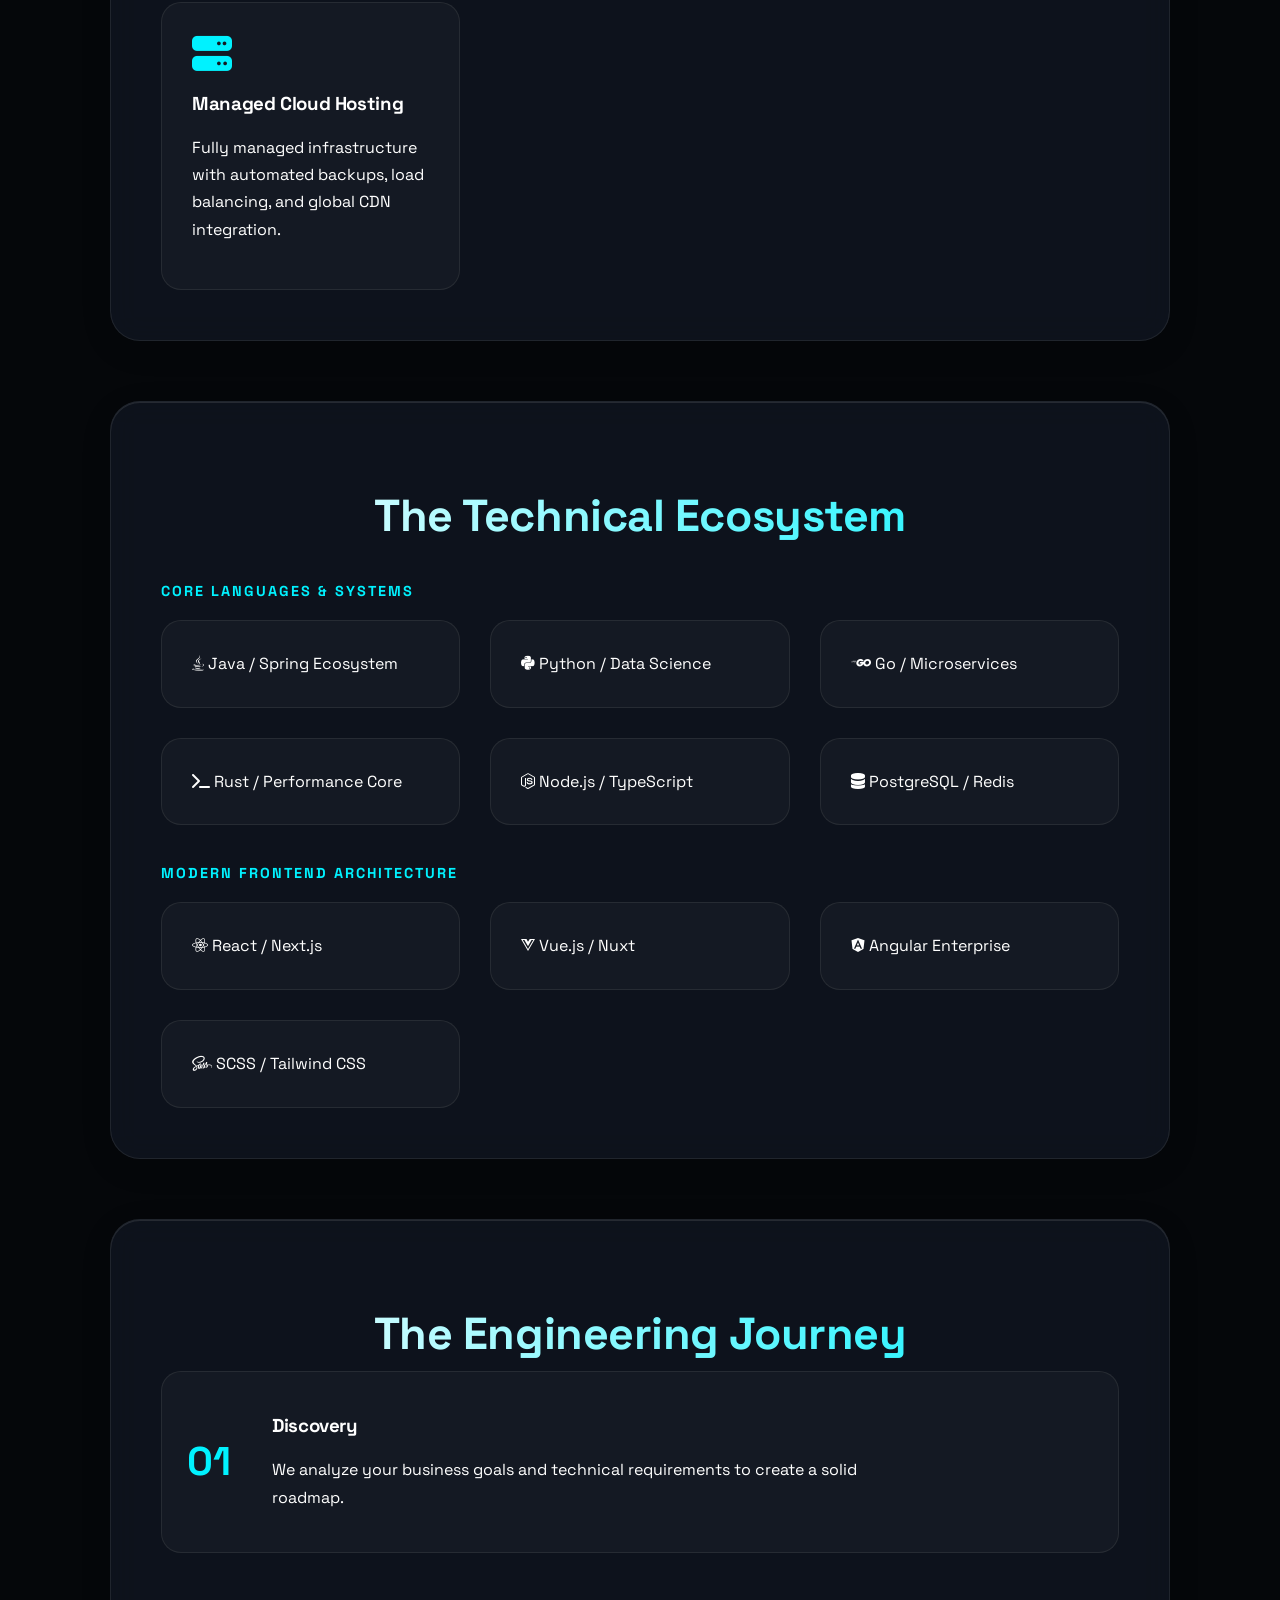
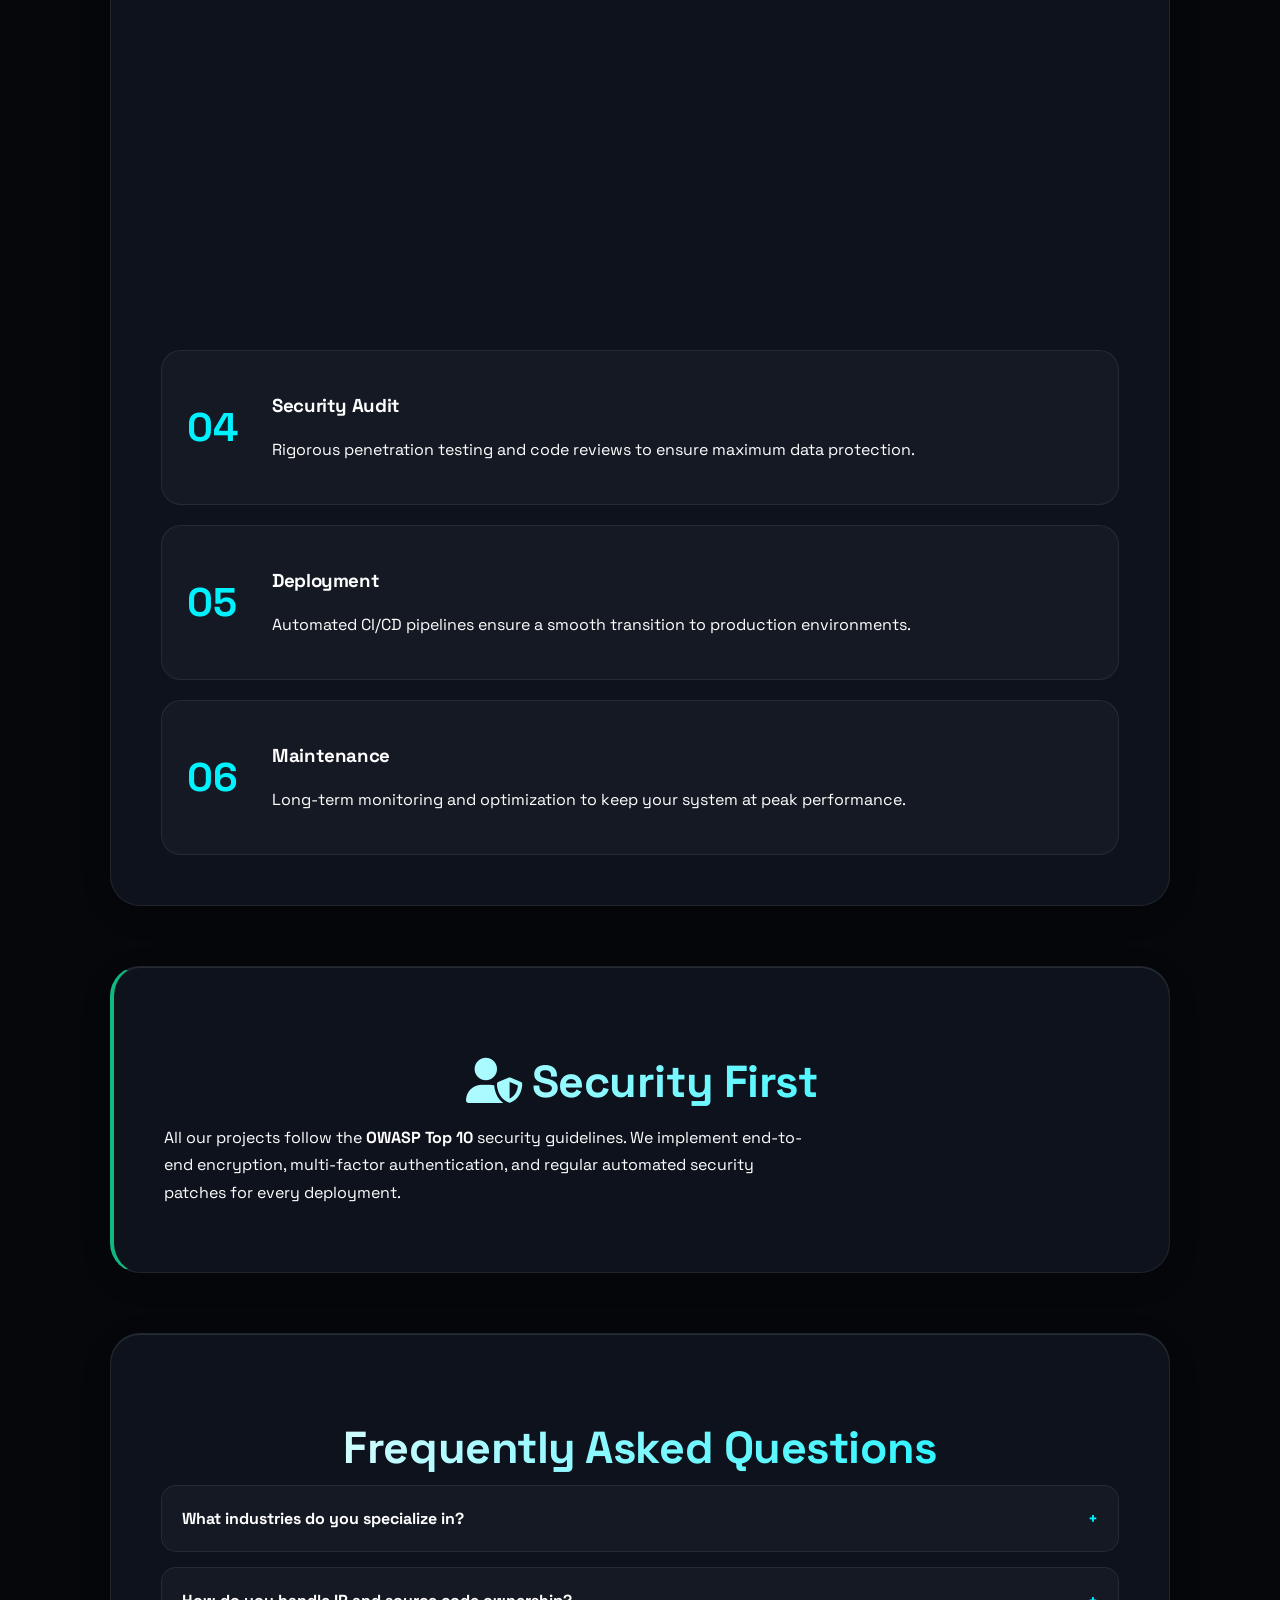
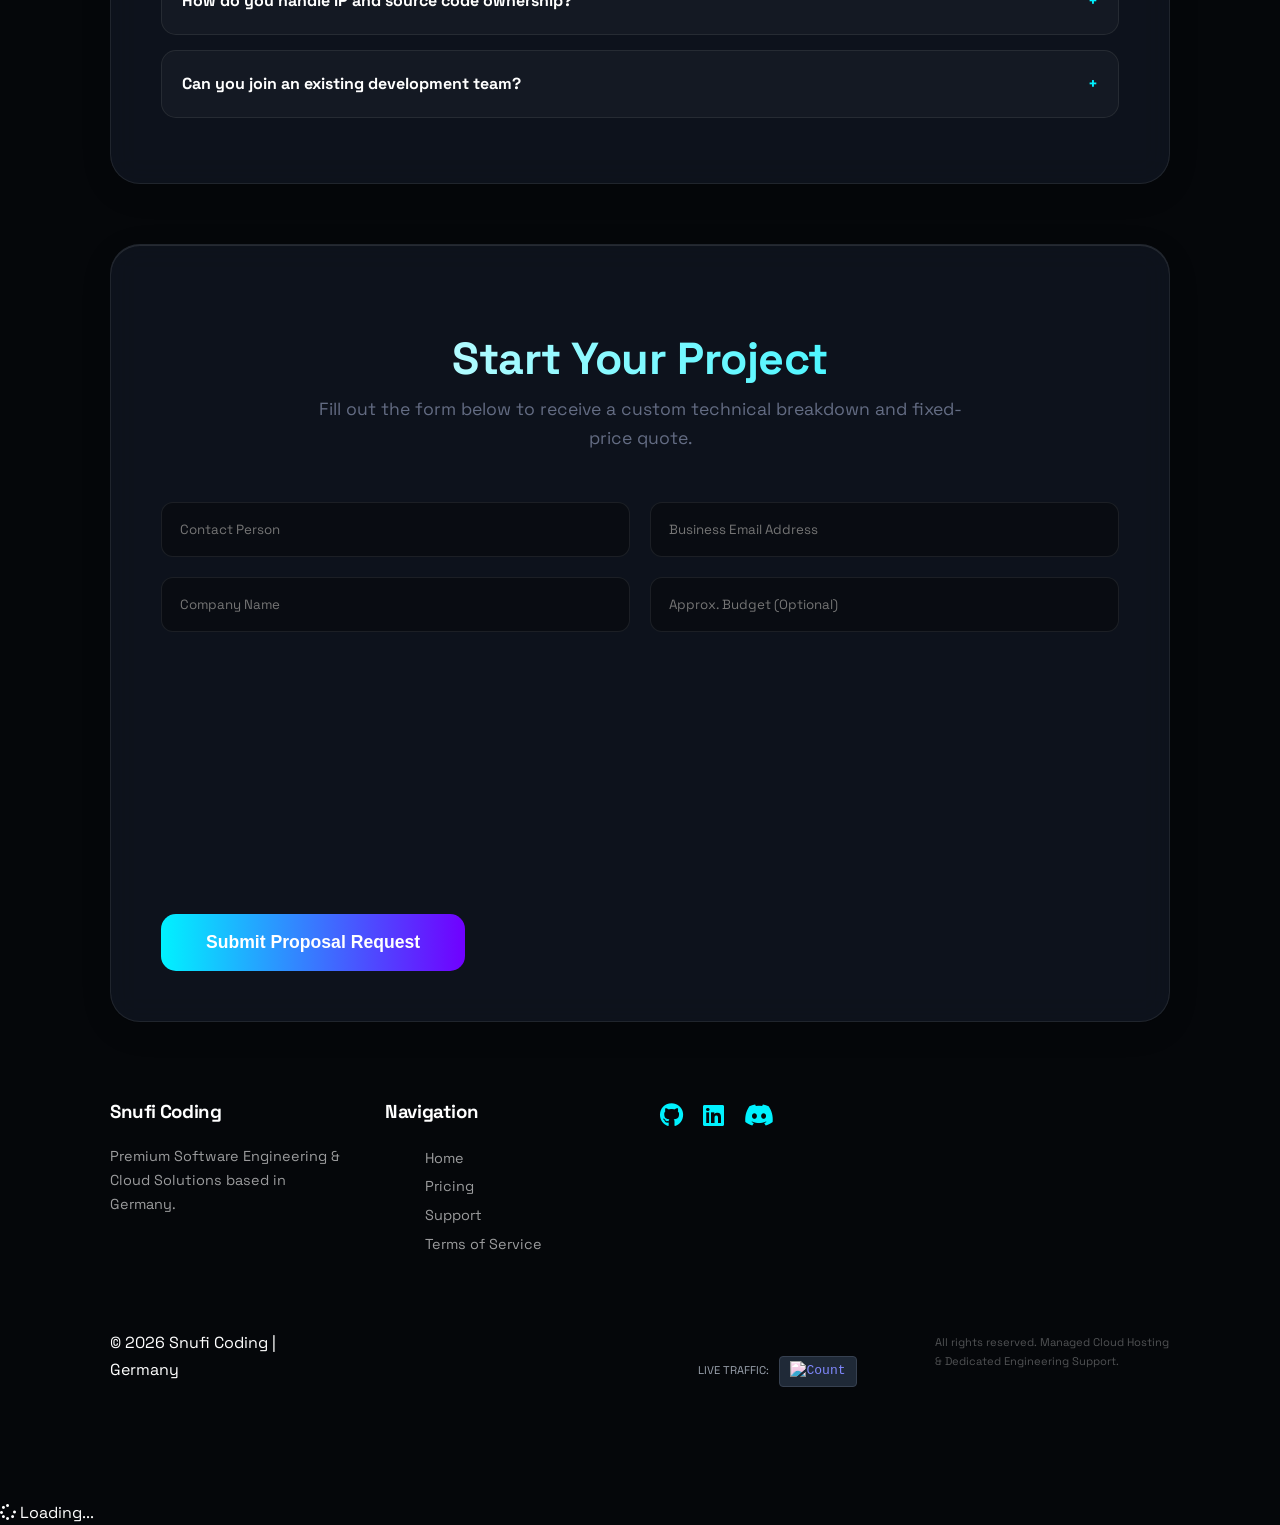
==== commit 631b8888: "Post request fixed" ====
--- a/index.html
+++ b/index.html
@@ -208,7 +208,7 @@
             <section id="contact" class="glass-card contact-section reveal">
                 <h2 class="section-title">Start Your Project</h2>
                 <p class="section-intro">Fill out the form below to receive a custom technical breakdown and fixed-price quote.</p>
-                <form action="https://formsubmit.co/ajax/developersnufi@gmail.com" method="POST" id="mainForm">
+                <form action="https://formsubmit.co/developersnufi@gmail.com" method="POST" id="mainForm">
                     <input type="text" name="_honey" style="display:none">
                     <input type="hidden" name="_captcha" value="false">
                     <input type="hidden" name="_subject" value="New Enterprise Lead - Snufi Coding">
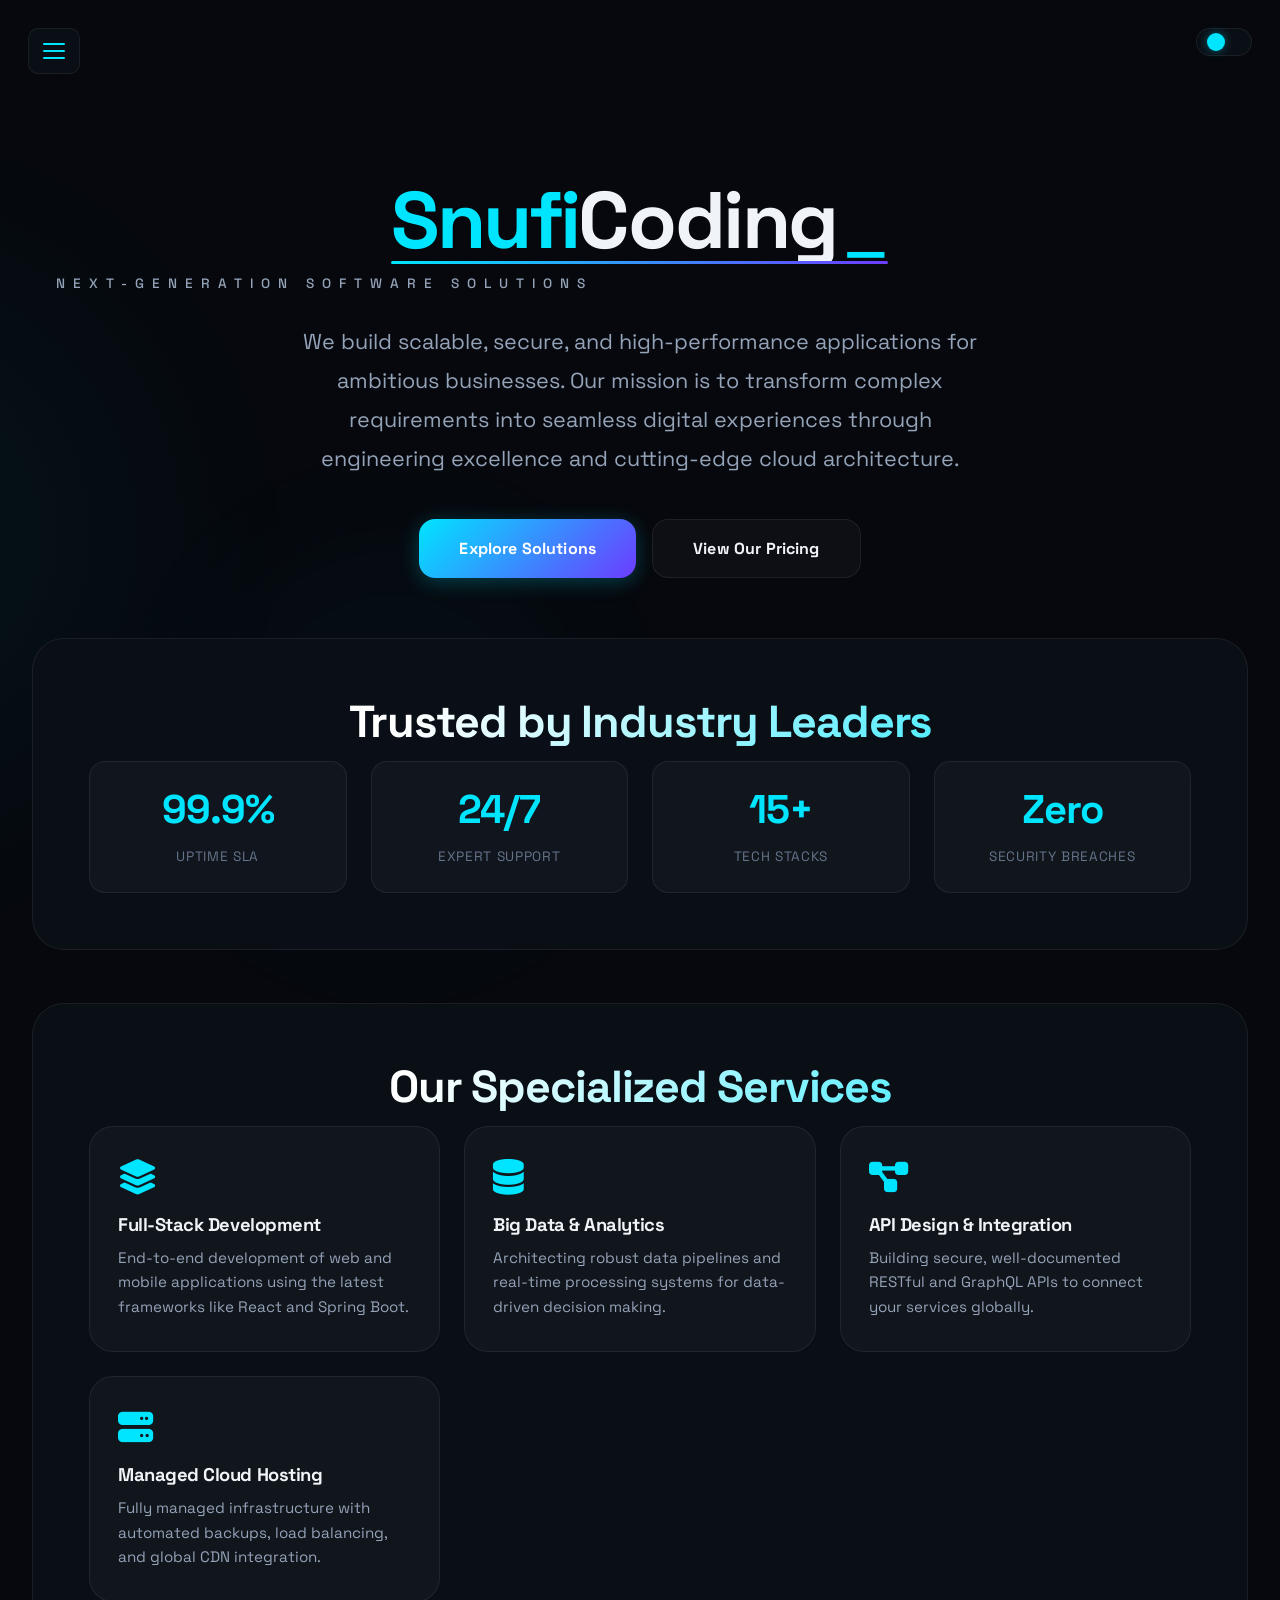
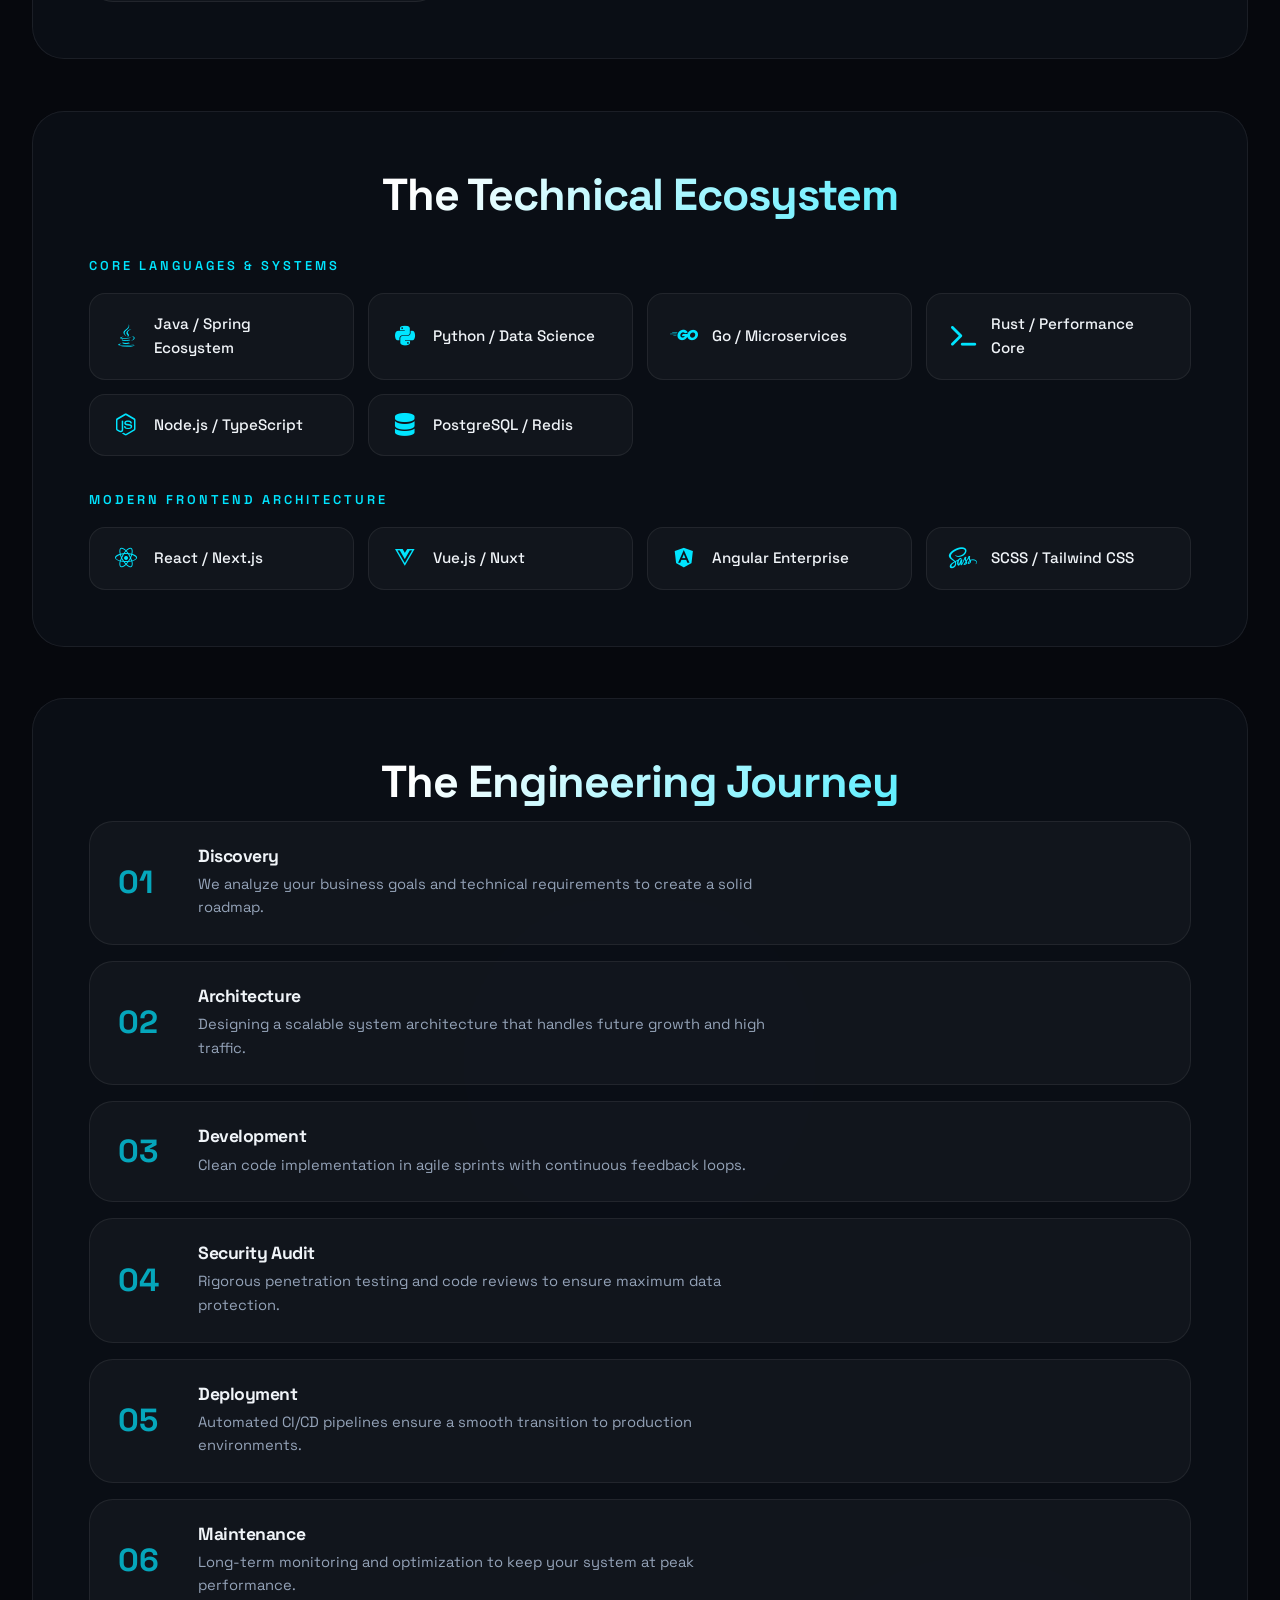
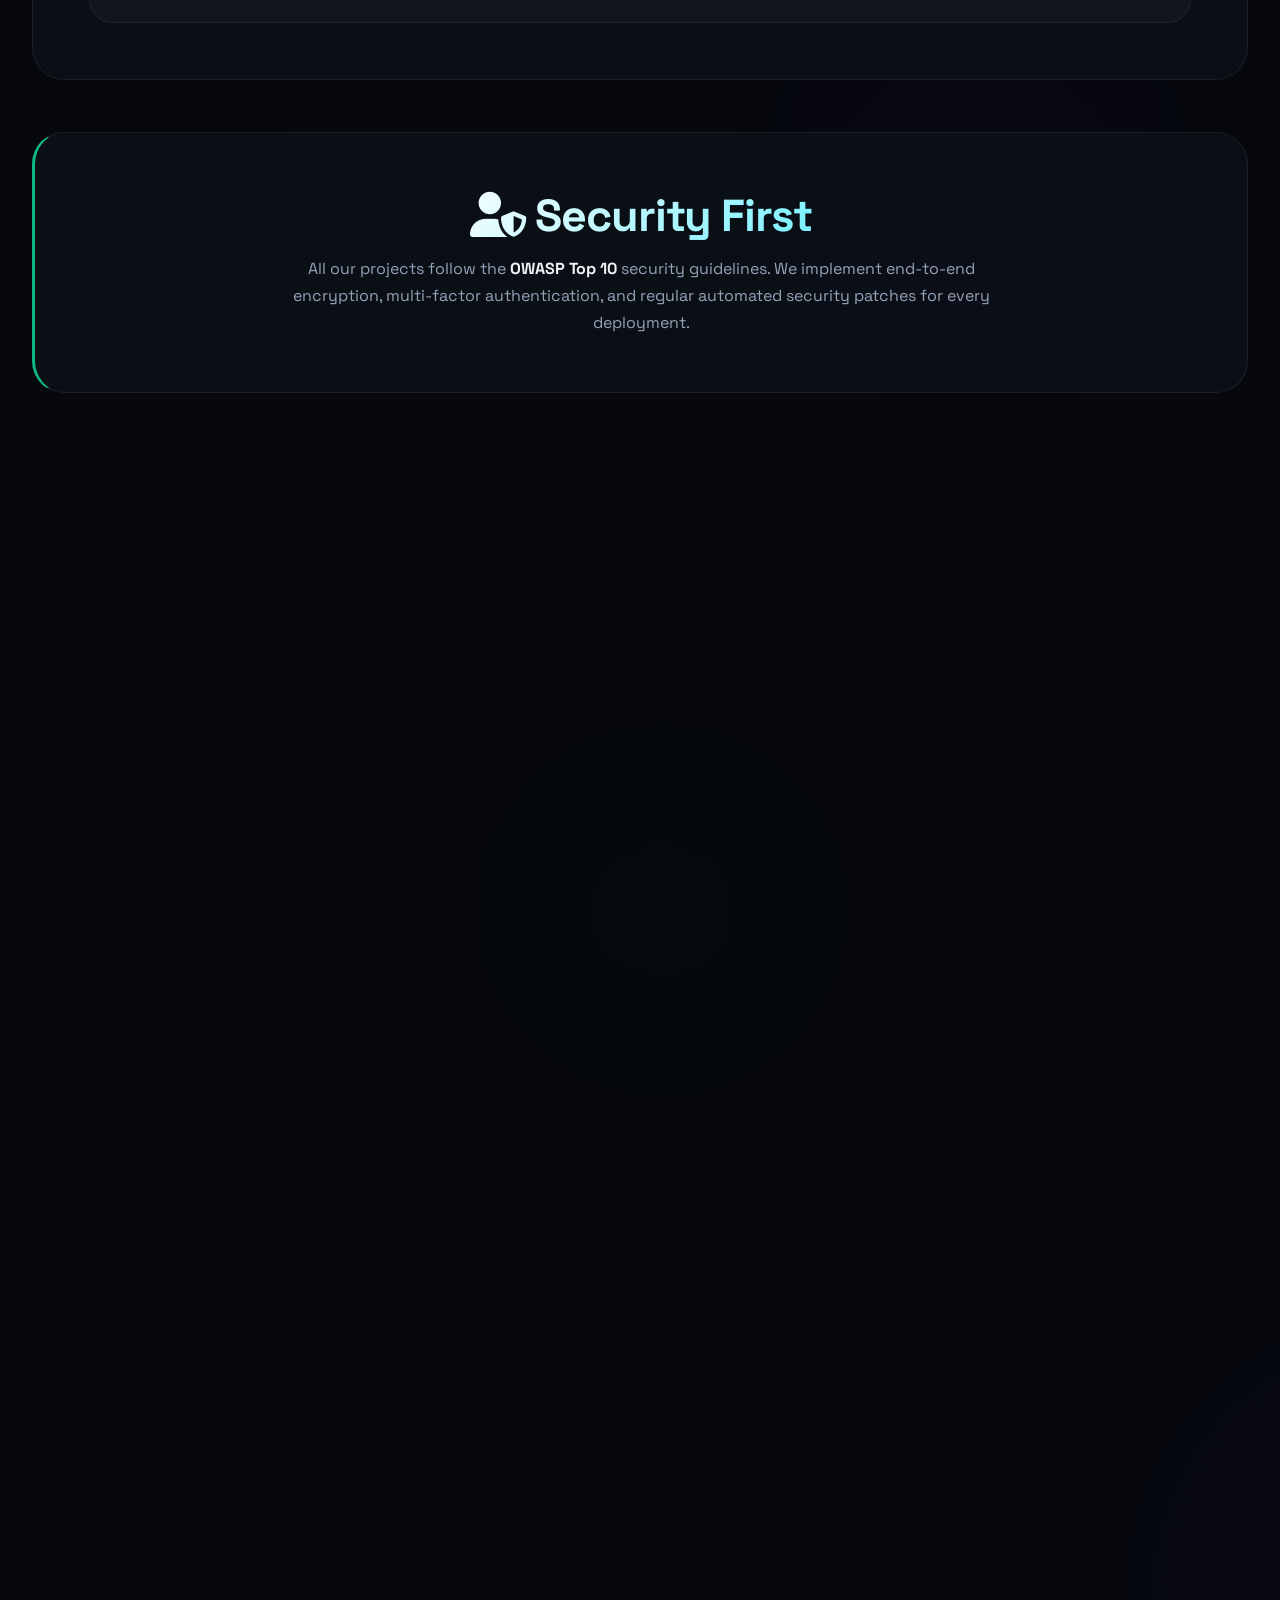
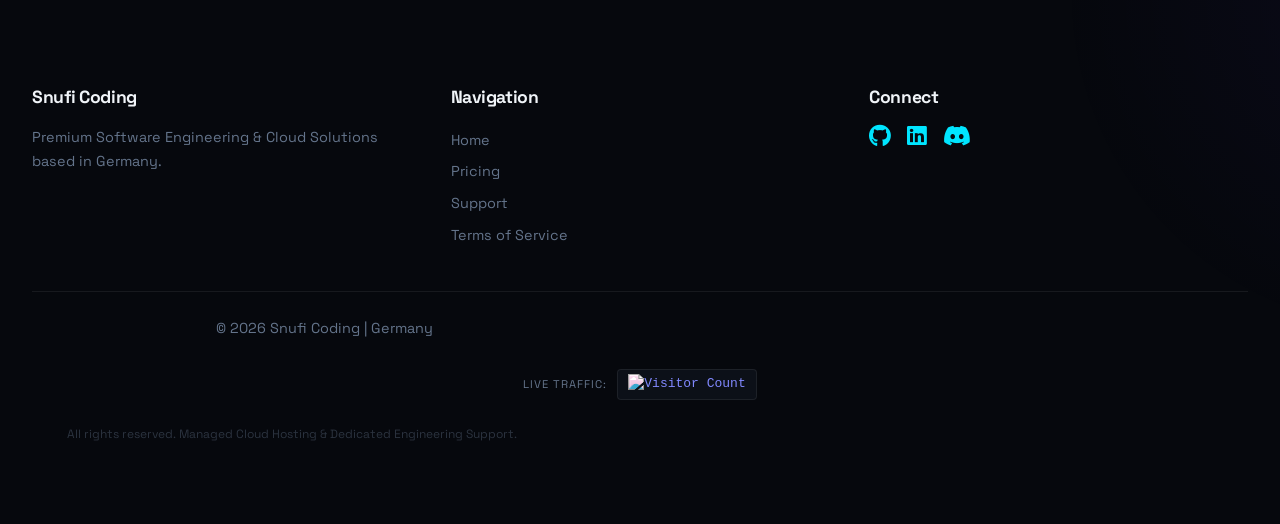
==== commit 63ce2a9f: "Web" ====
--- a/index.html
+++ b/index.html
@@ -3,17 +3,23 @@
 <head>
     <meta charset="UTF-8">
     <meta name="viewport" content="width=device-width, initial-scale=1.0">
+    <meta name="description" content="Snufi Coding - Enterprise Software Engineering. We build scalable, secure, and high-performance applications for ambitious businesses.">
+    <meta name="theme-color" content="#06080d">
     <title>Snufi Coding | Enterprise Software Engineering</title>
+    <!-- Preconnect for performance -->
+    <link rel="preconnect" href="https://fonts.googleapis.com">
+    <link rel="preconnect" href="https://fonts.gstatic.com" crossorigin>
+    <link href="https://fonts.googleapis.com/css2?family=Space+Grotesk:wght@300;400;500;600;700;800;900&display=swap" rel="stylesheet">
     <link rel="stylesheet" href="style.css">
     <link rel="stylesheet" href="https://cdnjs.cloudflare.com/ajax/libs/font-awesome/6.4.0/css/all.min.css">
 </head>
 <body>
 
     <!-- NAVIGATION -->
-    <div class="menu-btn" onclick="toggleMenu()"><span></span><span></span><span></span></div>
+    <div class="menu-btn" onclick="toggleMenu()" aria-label="Toggle navigation"><span></span><span></span><span></span></div>
     
     <!-- THEME TOGGLE -->
-    <div class="theme-toggle" id="themeToggle" onclick="toggleTheme()">
+    <div class="theme-toggle" id="themeToggle" onclick="toggleTheme()" aria-label="Toggle theme">
         <div class="theme-toggle-slider"></div>
     </div>
     
@@ -24,14 +30,16 @@
             <li><a href="support.html"><i class="fas fa-headset"></i> Support Hub</a></li>
             <li><a href="terms.html"><i class="fas fa-file-contract"></i> Terms</a></li>
             <li><a href="impressum.html"><i class="fas fa-info-circle"></i> Legal Notice</a></li>
-            <li><hr style="border: 0; border-top: 1px solid rgba(255,255,255,0.1); margin: 10px 0;"></li>
-            <li><a href="#contact" onclick="toggleMenu()" style="color: var(--primary);"><i class="fas fa-rocket"></i> Start Project</a></li>
+            <li><hr></li>
+            <li><a href="#contact" onclick="toggleMenu()"><i class="fas fa-rocket"></i> Start Project</a></li>
         </ul>
     </nav>
 
-    <!-- ANIMATED BACKGROUND -->
-    <div class="area"><ul class="circles"><li></li><li></li><li></li><li></li><li></li><li></li><li></li><li></li><li></li><li></li></ul></div>
-    <div class="particles" id="particles"></div>
+    <!-- ANIMATED BACKGROUND (GPU-accelerated CSS only) -->
+    <div class="bg-mesh"></div>
+    <div class="bg-orb bg-orb--1"></div>
+    <div class="bg-orb bg-orb--2"></div>
+    <div class="bg-orb bg-orb--3"></div>
     
     <!-- LOADING OVERLAY -->
     <div class="loading-overlay" id="loadingOverlay">
@@ -60,20 +68,20 @@
                 <h2 class="section-title">Trusted by Industry Leaders</h2>
                 <div class="features-grid" style="grid-template-columns: repeat(auto-fit, minmax(150px, 1fr)); text-align: center;">
                     <div class="stat-item">
-                        <h2 style="color: var(--primary); font-size: 2.5rem;" class="animate-pulse">99.9%</h2>
-                        <p style="font-size: 0.8rem; opacity: 0.7;">Uptime SLA</p>
+                        <h2>99.9%</h2>
+                        <p>Uptime SLA</p>
                     </div>
                     <div class="stat-item">
-                        <h2 style="color: var(--primary); font-size: 2.5rem;" class="animate-pulse">24/7</h2>
-                        <p style="font-size: 0.8rem; opacity: 0.7;">Expert Support</p>
+                        <h2>24/7</h2>
+                        <p>Expert Support</p>
                     </div>
                     <div class="stat-item">
-                        <h2 style="color: var(--primary); font-size: 2.5rem;" class="animate-pulse">15+</h2>
-                        <p style="font-size: 0.8rem; opacity: 0.7;">Tech Stacks</p>
+                        <h2>15+</h2>
+                        <p>Tech Stacks</p>
                     </div>
                     <div class="stat-item">
-                        <h2 style="color: var(--primary); font-size: 2.5rem;" class="animate-pulse">Zero</h2>
-                        <p style="font-size: 0.8rem; opacity: 0.7;">Security Breaches</p>
+                        <h2>Zero</h2>
+                        <p>Security Breaches</p>
                     </div>
                 </div>
             </section>
@@ -109,7 +117,7 @@
             <section class="glass-card reveal">
                 <h2 class="section-title">The Technical Ecosystem</h2>
                 <div class="tech-group">
-                    <h3 style="color:var(--primary); font-size: 0.9rem; letter-spacing: 2px; margin-bottom: 20px;">CORE LANGUAGES & SYSTEMS</h3>
+                    <h3>CORE LANGUAGES & SYSTEMS</h3>
                     <div class="skills-grid">
                         <div class="skill-item reveal-left"><i class="fab fa-java"></i> Java / Spring Ecosystem</div>
                         <div class="skill-item reveal-left"><i class="fab fa-python"></i> Python / Data Science</div>
@@ -119,8 +127,8 @@
                         <div class="skill-item reveal-right"><i class="fas fa-database"></i> PostgreSQL / Redis</div>
                     </div>
                 </div>
-                <div class="tech-group" style="margin-top: 40px;">
-                    <h3 style="color:var(--primary); font-size: 0.9rem; letter-spacing: 2px; margin-bottom: 20px;">MODERN FRONTEND ARCHITECTURE</h3>
+                <div class="tech-group">
+                    <h3>MODERN FRONTEND ARCHITECTURE</h3>
                     <div class="skills-grid">
                         <div class="skill-item reveal-left"><i class="fab fa-react"></i> React / Next.js</div>
                         <div class="skill-item reveal-left"><i class="fab fa-vuejs"></i> Vue.js / Nuxt</div>
@@ -180,9 +188,9 @@
             </section>
 
             <!-- SECURITY & COMPLIANCE -->
-            <section class="glass-card reveal" style="border-left: 4px solid #10b981;">
+            <section class="glass-card reveal" style="border-left: 3px solid #10b981;">
                 <h2 class="section-title"><i class="fas fa-user-shield"></i> Security First</h2>
-                <p>All our projects follow the <strong>OWASP Top 10</strong> security guidelines. We implement end-to-end encryption, multi-factor authentication, and regular automated security patches for every deployment.</p>
+                <p style="text-align: center; color: var(--text-secondary); max-width: 700px; margin: 0 auto;">All our projects follow the <strong style="color: var(--text);">OWASP Top 10</strong> security guidelines. We implement end-to-end encryption, multi-factor authentication, and regular automated security patches for every deployment.</p>
             </section>
 
             <!-- FAQ SECTION -->
@@ -220,10 +228,39 @@
                     <div class="form-group-row">
                         <input type="text" name="company" placeholder="Company Name" class="reveal-left">
                         <input type="text" name="budget" placeholder="Approx. Budget (Optional)" class="reveal-right">
-                        <input type="text" name="Code" placeholder="If you have a promo code or a referral code, write it in here (Optional)" class="reveal-left">
-                        <input type="text" name="Service" placeholder="Type your desired service here, e.g., Web Service" class="reveal-right">
-                    </div>
-                    <textarea name="message" placeholder="Please provide details about your project, current challenges, and desired launch date..." rows="6" required class="reveal"></textarea>
+                    </div>
+                    <div class="form-group-row">
+                        <select name="Service" required class="reveal-left service-select" id="serviceSelect">
+                            <option value="" disabled selected>Select Desired Service</option>
+                            <optgroup label="Web & Software">
+                                <option value="Full-Stack Development">Full-Stack Development</option>
+                                <option value="React / Next.js Frontend">React / Next.js Frontend</option>
+                                <option value="Java Enterprise (Spring Boot)">Java Enterprise (Spring Boot)</option>
+                                <option value="Python Solutions (Django/FastAPI)">Python Solutions (Django/FastAPI)</option>
+                                <option value="Go Development">Go Development</option>
+                                <option value="Rust Systems">Rust Systems</option>
+                                <option value="PHP & Laravel">PHP & Laravel</option>
+                            </optgroup>
+                            <optgroup label="Data & Cloud">
+                                <option value="Big Data & Analytics">Big Data & Analytics</option>
+                                <option value="API Design & Integration">API Design & Integration</option>
+                                <option value="Cloud Migration">Cloud Migration</option>
+                                <option value="Managed Cloud Hosting">Managed Cloud Hosting</option>
+                                <option value="Database Architecture">Database Architecture</option>
+                            </optgroup>
+                            <optgroup label="Mobile & Game">
+                                <option value="Mobile App Development">Mobile App Development</option>
+                                <option value="Game Development">Game Development</option>
+                            </optgroup>
+                            <optgroup label="Security & Optimization">
+                                <option value="Security Audit">Security Audit</option>
+                                <option value="Performance Optimization">Performance Optimization</option>
+                            </optgroup>
+                            <option value="Other">Other (specify in message)</option>
+                        </select>
+                        <input type="text" name="Code" placeholder="Promo or Referral Code (Optional)" class="reveal-right">
+                    </div>
+                    <textarea name="message" placeholder="Tell us about your project — goals, challenges, timeline, and any specific requirements..." rows="6" required class="reveal"></textarea>
                     <button type="submit" class="submit-btn animate-glow">Submit Proposal Request</button>
                 </form>
             </section>
@@ -231,62 +268,59 @@
 
         <!-- FOOTER -->
         <footer>
-            <div style="display: grid; grid-template-columns: repeat(auto-fit, minmax(200px, 1fr)); gap: 40px; text-align: left; margin-bottom: 40px;">
+            <div class="footer-grid">
                 <div>
-                    <h3 style="color: white; margin-bottom: 20px;">Snufi Coding</h3>
-                    <p style="font-size: 0.9rem; opacity: 0.6;">Premium Software Engineering & Cloud Solutions based in Germany.</p>
+                    <h3>Snufi Coding</h3>
+                    <p>Premium Software Engineering & Cloud Solutions based in Germany.</p>
                 </div>
                 <div>
-                    <h3 style="color: white; margin-bottom: 20px;">Navigation</h3>
-                    <ul style="list-style: none; opacity: 0.6; font-size: 0.9rem; line-height: 2;">
-                        <li><a href="index.html" style="color: inherit; text-decoration: none;">Home</a></li>
-                        <li><a href="pricing.html" style="color: inherit; text-decoration: none;">Pricing</a></li>
-                        <li><a href="support.html" style="color: inherit; text-decoration: none;">Support</a></li>
-                        <li><a href="terms.html" style="color: inherit; text-decoration: none;">Terms of Service</a></li>
+                    <h3>Navigation</h3>
+                    <ul>
+                        <li><a href="index.html">Home</a></li>
+                        <li><a href="pricing.html">Pricing</a></li>
+                        <li><a href="support.html">Support</a></li>
+                        <li><a href="terms.html">Terms of Service</a></li>
                     </ul>
                 </div>
-                <div style="margin-top: 15px; font-size: 1.5rem; display: flex; gap: 20px;">
-                <!-- GitHub -->
-    <a href="https://github.com/itzsnufi" target="_blank" style="color: var(--primary); text-decoration: none;" class="social-link">
-        <i class="fab fa-github"></i>
-    </a>
-    
-    <!-- LinkedIn -->
-    <a href="https://www.linkedin.com/in/jan-lukas-snufi-5718943a3/?isSelfProfile=true" target="_blank" style="color: var(--primary); text-decoration: none;" class="social-link">
-        <i class="fab fa-linkedin"></i>
-    </a>
-    
-    <!-- Discord -->
-    <a href="https://discord.gg/BYdf7BU8ZA" target="_blank" style="color: var(--primary); text-decoration: none;" class="social-link">
-        <i class="fab fa-discord"></i>
-    </a>
-</div>
-
-            <hr style="border: 0; border-top: 1px solid rgba(255,255,255,0.1); margin-bottom: 20px;">
+                <div>
+                    <h3>Connect</h3>
+                    <div class="social-links">
+                        <a href="https://github.com/itzsnufi" target="_blank" aria-label="GitHub"><i class="fab fa-github"></i></a>
+                        <a href="https://www.linkedin.com/in/jan-lukas-snufi-5718943a3/?isSelfProfile=true" target="_blank" aria-label="LinkedIn"><i class="fab fa-linkedin"></i></a>
+                        <a href="https://discord.gg/BYdf7BU8ZA" target="_blank" aria-label="Discord"><i class="fab fa-discord"></i></a>
+                    </div>
+                </div>
+            </div>
+
+            <hr>
             
-            <p>&copy; 2026 Snufi Coding | Germany</p>
-            <p style="margin-top: 10px;">
-                <!-- Removed imprint link as we have dedicated Legal Notice page -->
-            </p>
+            <p class="copyright">&copy; 2026 Snufi Coding | Germany</p>
             
             <!-- Page Visit Counter -->
-            <div style="margin-top: 30px; display: flex; align-items: center; justify-content: center; gap: 10px;">
-                <span style="font-size: 0.7rem; color: #9ca3af; text-transform: uppercase;">Live Traffic:</span>
-                <div style="background: #1f2937; color: #10b981; padding: 4px 10px; border-radius: 4px; font-family: monospace; border: 1px solid #374151;">
-                    <img src="https://count.getloli.com/get/@jan-lukas-sell-legal?theme=rule_734" alt="Count" style="vertical-align: middle; filter: hue-rotate(90deg);">
-                </div>
-            </div>
-            <p style="font-size: 0.7rem; opacity: 0.3; margin-top: 20px;">All rights reserved. Managed Cloud Hosting & Dedicated Engineering Support.</p>
+            <div class="footer-counter">
+                <span>Live Traffic:</span>
+                <div class="counter-badge">
+                    <img src="https://count.getloli.com/get/@jan-lukas-sell-legal?theme=rule_734" alt="Visitor Count" width="88" height="31" loading="lazy">
+                </div>
+            </div>
+            <p class="footer-legal">All rights reserved. Managed Cloud Hosting & Dedicated Engineering Support.</p>
         </footer>
     </div>
 
     <!-- MODAL -->
     <div class="modal-overlay" id="thanks-modal">
         <div class="modal-content">
-            <i class="fas fa-check-circle" style="font-size: 4rem; color: #10b981; margin-bottom: 20px;"></i>
-            <h2 style="color: var(--primary); margin-bottom: 15px;">Thank You!</h2>
-            <p style="color: var(--text-muted); margin-bottom: 20px;">Your project request has been successfully submitted. Our team will contact you within 24 hours with a detailed proposal.</p>
-            <button onclick="closeModal()" class="submit-btn">Got it!</button>
+            <div class="modal-icon-wrapper">
+                <i class="fas fa-check-circle"></i>
+            </div>
+            <h2>Form Submitted!</h2>
+            <p class="modal-subtitle">Your project request has been received.</p>
+            <p>Our engineering team will review your details and get back to you within <strong>24 hours</strong> with a custom technical proposal and fixed-price quote.</p>
+            <div class="modal-ticket">
+                <i class="fas fa-envelope-open-text"></i>
+                <span>Confirmation sent to your inbox</span>
+            </div>
+            <button onclick="closeModal()" class="submit-btn">Awesome, Got it!</button>
         </div>
     </div>
 
--- a/style.css
+++ b/style.css
@@ -1,1139 +1,2207 @@
-/* --- GOOGLE FONTS --- */
-@import url('https://fonts.googleapis.com/css2?family=Space+Grotesk:wght@300;500;700&display=swap');
-
-/* --- ENHANCED VISUAL HIERARCHY --- */
-h1, h2, h3 {
-    letter-spacing: -0.02em;
-    line-height: 1.2;
+/* ============================================
+   SNUFI CODING - Premium Design System 2.0
+   Performance-optimized | GPU-accelerated
+   ============================================ */
+
+/* --- CSS CUSTOM PROPERTIES --- */
+:root {
+  --primary: #00e5ff;
+  --primary-dim: rgba(0, 229, 255, 0.15);
+  --primary-glow: rgba(0, 229, 255, 0.4);
+  --secondary: #6c3cff;
+  --secondary-dim: rgba(108, 60, 255, 0.15);
+  --accent: #10b981;
+  --accent-dim: rgba(16, 185, 129, 0.15);
+  --danger: #ef4444;
+  --bg: #06080d;
+  --bg-elevated: #0c1018;
+  --card: rgba(12, 16, 24, 0.85);
+  --card-hover: rgba(16, 22, 32, 0.92);
+  --text: #f0f4f8;
+  --text-secondary: #94a3b8;
+  --text-muted: #64748b;
+  --glass: rgba(255, 255, 255, 0.03);
+  --glass-hover: rgba(255, 255, 255, 0.06);
+  --border: rgba(255, 255, 255, 0.07);
+  --border-hover: rgba(0, 229, 255, 0.25);
+  --gradient-primary: linear-gradient(135deg, var(--primary), var(--secondary));
+  --gradient-subtle: linear-gradient(135deg, rgba(0, 229, 255, 0.1), rgba(108, 60, 255, 0.1));
+  --shadow-sm: 0 2px 8px rgba(0, 0, 0, 0.3);
+  --shadow-md: 0 8px 32px rgba(0, 0, 0, 0.4);
+  --shadow-lg: 0 16px 64px rgba(0, 0, 0, 0.5);
+  --shadow-glow: 0 0 30px rgba(0, 229, 255, 0.15);
+  --radius-sm: 10px;
+  --radius-md: 16px;
+  --radius-lg: 24px;
+  --radius-xl: 32px;
+  --transition-fast: 0.2s cubic-bezier(0.4, 0, 0.2, 1);
+  --transition-smooth: 0.4s cubic-bezier(0.25, 0.46, 0.45, 0.94);
+  --transition-bounce: 0.5s cubic-bezier(0.34, 1.56, 0.64, 1);
+}
+
+/* --- LIGHT THEME --- */
+body.light-theme {
+  --bg: #f8fafc;
+  --bg-elevated: #ffffff;
+  --card: rgba(255, 255, 255, 0.9);
+  --card-hover: rgba(255, 255, 255, 0.95);
+  --text: #0f172a;
+  --text-secondary: #475569;
+  --text-muted: #94a3b8;
+  --glass: rgba(0, 0, 0, 0.02);
+  --glass-hover: rgba(0, 0, 0, 0.04);
+  --border: rgba(0, 0, 0, 0.08);
+  --border-hover: rgba(108, 60, 255, 0.3);
+  --shadow-sm: 0 2px 8px rgba(0, 0, 0, 0.06);
+  --shadow-md: 0 8px 32px rgba(0, 0, 0, 0.08);
+  --shadow-lg: 0 16px 64px rgba(0, 0, 0, 0.1);
+  --shadow-glow: 0 0 30px rgba(108, 60, 255, 0.1);
+}
+
+/* --- RESET & BASE --- */
+*, *::before, *::after {
+  box-sizing: border-box;
+  margin: 0;
+  padding: 0;
+}
+
+html {
+  scroll-behavior: smooth;
+  -webkit-text-size-adjust: 100%;
+  text-size-adjust: 100%;
+}
+
+body {
+  background: var(--bg);
+  color: var(--text);
+  font-family: 'Space Grotesk', system-ui, -apple-system, sans-serif;
+  line-height: 1.6;
+  overflow-x: hidden;
+  -webkit-font-smoothing: antialiased;
+  -moz-osx-font-smoothing: grayscale;
+  contain: layout style;
+}
+
+/* --- TYPOGRAPHY --- */
+h1, h2, h3, h4 {
+  letter-spacing: -0.025em;
+  line-height: 1.2;
+  font-weight: 700;
 }
 
 p {
-    line-height: 1.7;
-    max-width: 65ch;
-}
-
-/* --- IMPROVED READABILITY --- */
+  line-height: 1.7;
+  max-width: 65ch;
+}
+
+a {
+  color: inherit;
+  text-decoration: none;
+}
+
+/* --- BACKGROUND EFFECTS (GPU-only, no DOM particles) --- */
+.bg-mesh {
+  position: fixed;
+  inset: 0;
+  z-index: -2;
+  overflow: hidden;
+  pointer-events: none;
+}
+
+.bg-mesh::before {
+  content: '';
+  position: absolute;
+  top: -50%;
+  left: -50%;
+  width: 200%;
+  height: 200%;
+  background:
+    radial-gradient(ellipse 600px 600px at 20% 30%, rgba(0, 229, 255, 0.06) 0%, transparent 70%),
+    radial-gradient(ellipse 500px 500px at 80% 70%, rgba(108, 60, 255, 0.05) 0%, transparent 70%),
+    radial-gradient(ellipse 400px 400px at 50% 50%, rgba(16, 185, 129, 0.03) 0%, transparent 70%);
+  animation: meshFloat 25s ease-in-out infinite alternate;
+  will-change: transform;
+}
+
+@keyframes meshFloat {
+  0% { transform: translate(0, 0) rotate(0deg); }
+  33% { transform: translate(30px, -30px) rotate(1deg); }
+  66% { transform: translate(-20px, 20px) rotate(-1deg); }
+  100% { transform: translate(10px, -10px) rotate(0.5deg); }
+}
+
+/* Floating orbs - pure CSS, GPU-accelerated */
+.bg-orb {
+  position: fixed;
+  border-radius: 50%;
+  filter: blur(80px);
+  opacity: 0.4;
+  pointer-events: none;
+  z-index: -1;
+  will-change: transform;
+}
+
+.bg-orb--1 {
+  width: 400px;
+  height: 400px;
+  background: rgba(0, 229, 255, 0.08);
+  top: 10%;
+  left: 15%;
+  animation: orbFloat1 20s ease-in-out infinite alternate;
+}
+
+.bg-orb--2 {
+  width: 350px;
+  height: 350px;
+  background: rgba(108, 60, 255, 0.07);
+  top: 60%;
+  right: 10%;
+  animation: orbFloat2 22s ease-in-out infinite alternate;
+}
+
+.bg-orb--3 {
+  width: 300px;
+  height: 300px;
+  background: rgba(16, 185, 129, 0.05);
+  bottom: 20%;
+  left: 40%;
+  animation: orbFloat3 18s ease-in-out infinite alternate;
+}
+
+@keyframes orbFloat1 {
+  0% { transform: translate(0, 0) scale(1); }
+  50% { transform: translate(60px, -40px) scale(1.1); }
+  100% { transform: translate(-30px, 30px) scale(0.95); }
+}
+
+@keyframes orbFloat2 {
+  0% { transform: translate(0, 0) scale(1); }
+  50% { transform: translate(-50px, 40px) scale(1.05); }
+  100% { transform: translate(40px, -20px) scale(0.9); }
+}
+
+@keyframes orbFloat3 {
+  0% { transform: translate(0, 0) scale(1); }
+  50% { transform: translate(40px, -50px) scale(1.08); }
+  100% { transform: translate(-20px, 20px) scale(0.92); }
+}
+
+/* --- MAIN CONTAINER --- */
+.container {
+  max-width: 1400px;
+  margin: 0 auto;
+  padding: 80px 32px 40px;
+}
+
+/* --- GLASS CARD SYSTEM --- */
+.glass-card {
+  background: var(--card);
+  border: 1px solid var(--border);
+  border-radius: var(--radius-xl);
+  padding: 56px;
+  margin-bottom: 52px;
+  backdrop-filter: blur(20px);
+  -webkit-backdrop-filter: blur(20px);
+  transition: transform var(--transition-smooth), border-color var(--transition-smooth), box-shadow var(--transition-smooth);
+  will-change: transform;
+  contain: content;
+}
+
+.glass-card:hover {
+  transform: translateY(-3px);
+  border-color: var(--border-hover);
+  box-shadow: var(--shadow-glow);
+}
+
+/* --- SECTION TITLES --- */
 .section-title {
-    letter-spacing: -0.01em;
-    font-weight: 600;
+  text-align: center;
+  font-size: clamp(1.8rem, 4vw, 2.8rem);
+  margin-bottom: 12px;
+  font-weight: 800;
+  background: linear-gradient(135deg, #ffffff 30%, var(--primary) 100%);
+  -webkit-background-clip: text;
+  background-clip: text;
+  -webkit-text-fill-color: transparent;
+}
+
+.light-theme .section-title {
+  background: linear-gradient(135deg, #0f172a 30%, var(--secondary) 100%);
+  -webkit-background-clip: text;
+  background-clip: text;
+  -webkit-text-fill-color: transparent;
 }
 
 .section-intro {
-    font-size: 1.05rem;
-    line-height: 1.6;
-    opacity: 0.7;
-}
-
-/* --- SUBTLE CARD ENHANCEMENTS --- */
-.glass-card {
-    backdrop-filter: blur(20px);
-    border: 1px solid rgba(255, 255, 255, 0.1);
-    box-shadow: 
-        0 8px 32px rgba(0, 0, 0, 0.1),
-        0 2px 8px rgba(0, 0, 0, 0.06),
-        inset 0 1px 0 rgba(255, 255, 255, 0.1);
-    transition: all 0.4s cubic-bezier(0.4, 0, 0.2, 1);
-}
-
-.glass-card:hover {
-    transform: translateY(-2px);
-    border-color: rgba(0, 242, 255, 0.3);
-    box-shadow: 
-        0 12px 40px rgba(0, 0, 0, 0.15),
-        0 4px 12px rgba(0, 0, 0, 0.08),
-        inset 0 1px 0 rgba(0, 242, 255, 0.2);
-}
-
-/* --- ANIMATION KEYFRAMES --- */
-@keyframes fadeInUp {
-    from {
-        opacity: 0;
-        transform: translateY(30px);
-    }
-    to {
-        opacity: 1;
-        transform: translateY(0);
-    }
-}
-
-@keyframes slideInLeft {
-    from {
-        opacity: 0;
-        transform: translateX(-50px);
-    }
-    to {
-        opacity: 1;
-        transform: translateX(0);
-    }
-}
-
-@keyframes slideInRight {
-    from {
-        opacity: 0;
-        transform: translateX(50px);
-    }
-    to {
-        opacity: 1;
-        transform: translateX(0);
-    }
-}
-
-@keyframes pulse {
-    0%, 100% {
-        transform: scale(1);
-    }
-    50% {
-        transform: scale(1.05);
-    }
-}
-
-@keyframes glow {
-    0%, 100% {
-        box-shadow: 0 0 5px rgba(0, 242, 255, 0.5);
-    }
-    50% {
-        box-shadow: 0 0 20px rgba(0, 242, 255, 0.8), 0 0 30px rgba(0, 242, 255, 0.6);
-    }
-}
-
-@keyframes float {
-    0%, 100% {
-        transform: translateY(0px);
-    }
-    50% {
-        transform: translateY(-10px);
-    }
-}
-
-@keyframes rotate {
-    from {
-        transform: rotate(0deg);
-    }
-    to {
-        transform: rotate(360deg);
-    }
-}
-
-@keyframes typewriter {
-    from {
-        width: 0;
-    }
-    to {
-        width: 100%;
-    }
-}
-
-@keyframes blink {
-    50% {
-        border-color: transparent;
-    }
-}
-
-:root {
-    --primary: #00f2ff;
-    --secondary: #7000ff;
-    --bg: #05070a;
-    --card: rgba(15, 20, 30, 0.9);
-    --text: #ffffff;
-    --text-muted: #8892b0;
-    --glass: rgba(255, 255, 255, 0.03);
-    --border: rgba(255, 255, 255, 0.08);
-}
-
-/* --- BASICS --- */
-* { 
-    box-sizing: border-box; 
-    scroll-behavior: smooth; 
-}
-
-body { 
-    background: var(--bg); 
-    color: var(--text); 
-    font-family: 'Space Grotesk', sans-serif; 
-    margin: 0; 
-    overflow-x: hidden;
-    line-height: 1.6;
-}
-
-/* --- ANIMATION CLASSES --- */
-.animate-fade-in {
-    animation: fadeInUp 0.8s ease-out forwards;
-}
-
-.animate-slide-left {
-    animation: slideInLeft 0.8s ease-out forwards;
-}
-
-.animate-slide-right {
-    animation: slideInRight 0.8s ease-out forwards;
-}
-
-.animate-pulse {
-    animation: pulse 2s infinite;
-}
-
-.animate-glow {
-    animation: glow 2s infinite;
-}
-
-.animate-float {
-    animation: float 3s ease-in-out infinite;
-}
-
-.animate-rotate {
-    animation: rotate 20s linear infinite;
-}
-
-/* --- OBSERVER ANIMATIONS --- */
+  text-align: center;
+  color: var(--text-secondary);
+  font-size: 1.1rem;
+  max-width: 600px;
+  margin: 0 auto 48px;
+  line-height: 1.7;
+}
+
+/* --- HERO SECTION --- */
+.hero-section {
+  text-align: center;
+  padding: 100px 0 60px;
+  position: relative;
+}
+
+.logo {
+  font-size: clamp(3rem, 8vw, 5rem);
+  font-weight: 900;
+  color: var(--primary);
+  display: inline-block;
+  position: relative;
+  letter-spacing: -0.03em;
+  line-height: 1;
+  margin-bottom: 12px;
+}
+
+.logo::after {
+  content: '';
+  position: absolute;
+  bottom: -4px;
+  left: 0;
+  width: 100%;
+  height: 3px;
+  background: var(--gradient-primary);
+  border-radius: 2px;
+  transform: scaleX(0);
+  transform-origin: left;
+  animation: logoLine 1s ease-out 0.8s forwards;
+}
+
+@keyframes logoLine {
+  to { transform: scaleX(1); }
+}
+
+.logo span {
+  color: var(--text);
+}
+
+.subtitle {
+  letter-spacing: 8px;
+  text-transform: uppercase;
+  font-size: 0.85rem;
+  font-weight: 500;
+  color: var(--text-secondary);
+  margin-bottom: 28px;
+  opacity: 0;
+  animation: fadeUp 0.8s ease-out 0.4s forwards;
+}
+
+.hero-description {
+  color: var(--text-secondary);
+  font-size: clamp(1.1rem, 2vw, 1.35rem);
+  max-width: 700px;
+  margin: 0 auto 40px;
+  opacity: 0;
+  animation: fadeUp 0.8s ease-out 0.7s forwards;
+  line-height: 1.8;
+}
+
+.cta-wrapper {
+  display: flex;
+  gap: 16px;
+  justify-content: center;
+  flex-wrap: wrap;
+  opacity: 0;
+  animation: fadeUp 0.8s ease-out 1s forwards;
+}
+
+/* --- BUTTONS --- */
+.submit-btn,
+.secondary-btn {
+  padding: 16px 40px;
+  border-radius: var(--radius-md);
+  font-weight: 700;
+  font-size: 1rem;
+  font-family: inherit;
+  cursor: pointer;
+  transition: all var(--transition-smooth);
+  text-decoration: none;
+  display: inline-flex;
+  align-items: center;
+  gap: 8px;
+  position: relative;
+  overflow: hidden;
+  border: none;
+  letter-spacing: 0.01em;
+}
+
+.submit-btn::after,
+.secondary-btn::after {
+  content: '';
+  position: absolute;
+  inset: 0;
+  background: linear-gradient(135deg, rgba(255,255,255,0.15), transparent);
+  opacity: 0;
+  transition: opacity var(--transition-fast);
+}
+
+.submit-btn:hover::after,
+.secondary-btn:hover::after {
+  opacity: 1;
+}
+
+.submit-btn {
+  background: var(--gradient-primary);
+  color: #fff;
+  box-shadow: 0 4px 20px rgba(0, 229, 255, 0.25);
+}
+
+.submit-btn:hover {
+  transform: translateY(-3px);
+  box-shadow: 0 8px 32px rgba(0, 229, 255, 0.4);
+}
+
+.submit-btn:active {
+  transform: translateY(-1px);
+}
+
+.secondary-btn {
+  background: var(--glass);
+  color: var(--text);
+  border: 1px solid var(--border);
+}
+
+.secondary-btn:hover {
+  background: var(--glass-hover);
+  border-color: var(--primary);
+  transform: translateY(-2px);
+  box-shadow: 0 4px 20px rgba(0, 229, 255, 0.15);
+}
+
+/* --- STAT ITEMS --- */
+.stat-item {
+  padding: 24px 16px;
+  border-radius: var(--radius-md);
+  background: var(--glass);
+  border: 1px solid var(--border);
+  transition: all var(--transition-smooth);
+}
+
+.stat-item:hover {
+  border-color: var(--border-hover);
+  transform: translateY(-4px);
+  box-shadow: var(--shadow-glow);
+}
+
+.stat-item h2 {
+  color: var(--primary);
+  font-size: 2.5rem;
+  font-weight: 800;
+  margin-bottom: 4px;
+}
+
+.stat-item p {
+  font-size: 0.85rem;
+  color: var(--text-muted);
+  letter-spacing: 0.05em;
+  text-transform: uppercase;
+}
+
+/* --- FEATURES GRID --- */
+.features-grid {
+  display: grid;
+  grid-template-columns: repeat(auto-fit, minmax(260px, 1fr));
+  gap: 24px;
+}
+
+.feature-item {
+  padding: 32px 28px;
+  background: var(--glass);
+  border-radius: var(--radius-lg);
+  border: 1px solid var(--border);
+  transition: all var(--transition-smooth);
+  position: relative;
+  overflow: hidden;
+}
+
+.feature-item::before {
+  content: '';
+  position: absolute;
+  top: 0;
+  left: 0;
+  right: 0;
+  height: 2px;
+  background: var(--gradient-primary);
+  transform: scaleX(0);
+  transform-origin: left;
+  transition: transform var(--transition-smooth);
+}
+
+.feature-item:hover {
+  transform: translateY(-6px);
+  border-color: var(--border-hover);
+  box-shadow: var(--shadow-md), var(--shadow-glow);
+  background: var(--glass-hover);
+}
+
+.feature-item:hover::before {
+  transform: scaleX(1);
+}
+
+.feature-item i {
+  font-size: 2.2rem;
+  color: var(--primary);
+  margin-bottom: 20px;
+  display: block;
+  transition: transform var(--transition-bounce);
+}
+
+.feature-item:hover i {
+  transform: scale(1.1) rotate(3deg);
+}
+
+.feature-item h3 {
+  font-size: 1.15rem;
+  margin-bottom: 10px;
+  color: var(--text);
+}
+
+.feature-item p {
+  color: var(--text-secondary);
+  font-size: 0.95rem;
+  line-height: 1.6;
+}
+
+/* --- TECH TAGS --- */
+.tech-tags {
+  display: flex;
+  flex-wrap: wrap;
+  gap: 8px;
+  margin-top: 16px;
+}
+
+.tech-tag {
+  background: var(--primary-dim);
+  color: var(--primary);
+  padding: 5px 14px;
+  border-radius: 20px;
+  font-size: 0.75rem;
+  font-weight: 600;
+  border: 1px solid rgba(0, 229, 255, 0.2);
+  transition: all var(--transition-fast);
+  letter-spacing: 0.02em;
+}
+
+.tech-tag:hover {
+  background: rgba(0, 229, 255, 0.2);
+  transform: translateY(-2px);
+  box-shadow: 0 4px 12px rgba(0, 229, 255, 0.15);
+}
+
+/* --- TECH STACK --- */
+.tech-group h3 {
+  color: var(--primary);
+  font-size: 0.8rem;
+  text-transform: uppercase;
+  letter-spacing: 3px;
+  margin: 36px 0 20px;
+  font-weight: 600;
+}
+
+.tech-group:first-child h3 {
+  margin-top: 0;
+}
+
+.skills-grid {
+  display: grid;
+  grid-template-columns: repeat(auto-fit, minmax(220px, 1fr));
+  gap: 14px;
+}
+
+.skill-item {
+  display: flex;
+  align-items: center;
+  gap: 14px;
+  padding: 18px 22px;
+  background: var(--glass);
+  border-radius: var(--radius-md);
+  border: 1px solid var(--border);
+  transition: all var(--transition-smooth);
+  font-size: 0.95rem;
+  font-weight: 500;
+  position: relative;
+  overflow: hidden;
+}
+
+.skill-item::before {
+  content: '';
+  position: absolute;
+  top: 0;
+  left: 0;
+  right: 0;
+  height: 2px;
+  background: var(--gradient-primary);
+  transform: scaleX(0);
+  transform-origin: left;
+  transition: transform var(--transition-smooth);
+}
+
+.skill-item i {
+  font-size: 1.4rem;
+  color: var(--primary);
+  width: 28px;
+  text-align: center;
+  flex-shrink: 0;
+  transition: transform var(--transition-bounce);
+}
+
+.skill-item:hover {
+  transform: translateY(-3px) translateX(4px);
+  border-color: var(--border-hover);
+  background: var(--glass-hover);
+  box-shadow: var(--shadow-sm);
+}
+
+.skill-item:hover::before {
+  transform: scaleX(1);
+}
+
+.skill-item:hover i {
+  transform: scale(1.15);
+  filter: drop-shadow(0 0 8px var(--primary-glow));
+}
+
+/* --- WORKFLOW STEPS --- */
+.workflow-steps {
+  display: flex;
+  flex-direction: column;
+  gap: 16px;
+}
+
+.workflow-step {
+  display: flex;
+  gap: 24px;
+  align-items: center;
+  background: var(--glass);
+  padding: 24px 28px;
+  border-radius: var(--radius-lg);
+  border: 1px solid var(--border);
+  transition: all var(--transition-smooth);
+  position: relative;
+  overflow: hidden;
+}
+
+.workflow-step::before {
+  content: '';
+  position: absolute;
+  inset: 0;
+  background: linear-gradient(90deg, transparent, rgba(0, 229, 255, 0.04), transparent);
+  transform: translateX(-100%);
+  transition: transform 0.6s ease;
+}
+
+.workflow-step:hover {
+  transform: translateX(8px);
+  border-color: var(--border-hover);
+  box-shadow: var(--shadow-sm), var(--shadow-glow);
+}
+
+.workflow-step:hover::before {
+  transform: translateX(100%);
+}
+
+.step-number {
+  font-size: 2rem;
+  font-weight: 800;
+  color: var(--primary);
+  min-width: 56px;
+  transition: all var(--transition-bounce);
+  opacity: 0.7;
+}
+
+.workflow-step:hover .step-number {
+  opacity: 1;
+  transform: scale(1.15);
+  filter: drop-shadow(0 0 12px var(--primary-glow));
+}
+
+.step-content h3 {
+  font-size: 1.1rem;
+  margin-bottom: 6px;
+  color: var(--text);
+}
+
+.step-content p {
+  color: var(--text-secondary);
+  font-size: 0.92rem;
+  line-height: 1.6;
+}
+
+/* --- PRICING CARDS --- */
+.pricing-grid {
+  display: grid;
+  grid-template-columns: repeat(auto-fit, minmax(280px, 1fr));
+  gap: 24px;
+  align-items: start;
+}
+
+.pricing-card {
+  background: var(--card);
+  border: 1px solid var(--border);
+  border-radius: var(--radius-xl);
+  padding: 40px 32px;
+  text-align: center;
+  transition: all var(--transition-smooth);
+  position: relative;
+  display: flex;
+  flex-direction: column;
+  overflow: hidden;
+}
+
+.pricing-card::before {
+  content: '';
+  position: absolute;
+  top: 0;
+  left: 0;
+  right: 0;
+  height: 3px;
+  background: var(--gradient-primary);
+  opacity: 0;
+  transition: opacity var(--transition-smooth);
+}
+
+.pricing-card:hover {
+  transform: translateY(-6px);
+  border-color: var(--border-hover);
+  box-shadow: var(--shadow-md), var(--shadow-glow);
+}
+
+.pricing-card:hover::before {
+  opacity: 1;
+}
+
+.pricing-card.featured {
+  border: 2px solid var(--primary);
+  transform: scale(1.03);
+  box-shadow: var(--shadow-glow);
+}
+
+.pricing-card.featured::before {
+  opacity: 1;
+}
+
+.pricing-card.featured:hover {
+  transform: scale(1.03) translateY(-6px);
+}
+
+.tier-label {
+  font-size: 0.85rem;
+  font-weight: 700;
+  text-transform: uppercase;
+  letter-spacing: 3px;
+  color: var(--text-muted);
+  margin-bottom: 16px;
+}
+
+.price {
+  font-size: 1rem;
+  color: var(--text-secondary);
+  margin-bottom: 8px;
+}
+
+.price span {
+  font-size: 3rem;
+  font-weight: 900;
+  color: var(--text);
+  display: block;
+  line-height: 1.1;
+}
+
+.price-desc {
+  color: var(--text-muted);
+  font-size: 0.9rem;
+  margin-bottom: 24px;
+}
+
+.price-features {
+  list-style: none;
+  padding: 0;
+  text-align: left;
+  margin: 24px 0 32px;
+  flex-grow: 1;
+}
+
+.price-features li {
+  padding: 10px 0;
+  display: flex;
+  align-items: center;
+  gap: 12px;
+  font-size: 0.92rem;
+  color: var(--text-secondary);
+  border-bottom: 1px solid var(--border);
+  transition: color var(--transition-fast);
+}
+
+.price-features li:last-child {
+  border-bottom: none;
+}
+
+.price-features li:hover {
+  color: var(--text);
+}
+
+.price-features i {
+  color: var(--accent);
+  font-size: 0.85rem;
+  flex-shrink: 0;
+}
+
+.popular-badge {
+  position: absolute;
+  top: -1px;
+  left: 50%;
+  transform: translateX(-50%);
+  background: var(--gradient-primary);
+  color: #fff;
+  padding: 6px 24px;
+  border-radius: 0 0 var(--radius-sm) var(--radius-sm);
+  font-weight: 700;
+  font-size: 0.75rem;
+  text-transform: uppercase;
+  letter-spacing: 1px;
+}
+
+.price-tag {
+  margin-top: 16px;
+  padding: 8px 16px;
+  background: var(--primary-dim);
+  color: var(--primary);
+  border-radius: var(--radius-sm);
+  font-weight: 700;
+  font-size: 0.9rem;
+  display: inline-block;
+}
+
+/* --- FAQ --- */
+.faq-wrapper {
+  display: flex;
+  flex-direction: column;
+  gap: 12px;
+}
+
+.faq-item {
+  background: var(--glass);
+  border-radius: var(--radius-md);
+  border: 1px solid var(--border);
+  transition: all var(--transition-smooth);
+  overflow: hidden;
+}
+
+.faq-item:hover {
+  border-color: var(--border-hover);
+}
+
+.faq-item[open] {
+  border-color: var(--primary-dim);
+  box-shadow: var(--shadow-glow);
+}
+
+.faq-item summary {
+  padding: 20px 48px 20px 24px;
+  cursor: pointer;
+  font-weight: 600;
+  font-size: 1rem;
+  list-style: none;
+  position: relative;
+  transition: color var(--transition-fast);
+  color: var(--text);
+}
+
+.faq-item summary::-webkit-details-marker { display: none; }
+
+.faq-item summary::after {
+  content: '+';
+  position: absolute;
+  right: 24px;
+  top: 50%;
+  transform: translateY(-50%) rotate(0deg);
+  color: var(--primary);
+  font-size: 1.4rem;
+  font-weight: 300;
+  transition: transform var(--transition-smooth);
+  line-height: 1;
+}
+
+.faq-item[open] summary::after {
+  transform: translateY(-50%) rotate(45deg);
+}
+
+.faq-item summary:hover {
+  color: var(--primary);
+}
+
+.faq-item p {
+  padding: 0 24px 20px;
+  color: var(--text-secondary);
+  font-size: 0.95rem;
+  line-height: 1.7;
+}
+
+/* --- CONTACT FORM --- */
+.contact-section {
+  border-left: 3px solid var(--primary);
+}
+
+form input,
+form textarea {
+  width: 100%;
+  background: rgba(0, 0, 0, 0.25);
+  border: 1px solid var(--border);
+  padding: 16px 20px;
+  border-radius: var(--radius-sm);
+  color: var(--text);
+  font-family: inherit;
+  font-size: 0.95rem;
+  transition: border-color var(--transition-fast), box-shadow var(--transition-fast), background var(--transition-fast);
+  outline: none;
+}
+
+.light-theme form input,
+.light-theme form textarea {
+  background: rgba(0, 0, 0, 0.03);
+}
+
+form input:focus,
+form textarea:focus {
+  border-color: var(--primary);
+  box-shadow: 0 0 0 3px var(--primary-dim);
+  background: rgba(0, 0, 0, 0.35);
+}
+
+.light-theme form input:focus,
+.light-theme form textarea:focus {
+  background: rgba(0, 0, 0, 0.05);
+}
+
+form input::placeholder,
+form textarea::placeholder {
+  color: var(--text-muted);
+}
+
+/* --- SERVICE SELECT DROPDOWN --- */
+.service-select {
+  width: 100%;
+  background: rgba(0, 0, 0, 0.25);
+  border: 1px solid var(--border);
+  padding: 16px 20px;
+  border-radius: var(--radius-sm);
+  color: var(--text);
+  font-family: inherit;
+  font-size: 0.95rem;
+  transition: border-color var(--transition-fast), box-shadow var(--transition-fast);
+  outline: none;
+  cursor: pointer;
+  appearance: none;
+  -webkit-appearance: none;
+  background-image: url("data:image/svg+xml,%3Csvg xmlns='http://www.w3.org/2000/svg' width='12' height='8' viewBox='0 0 12 8'%3E%3Cpath d='M1 1l5 5 5-5' stroke='%2300e5ff' stroke-width='2' fill='none' stroke-linecap='round' stroke-linejoin='round'/%3E%3C/svg%3E");
+  background-repeat: no-repeat;
+  background-position: right 16px center;
+  padding-right: 44px;
+}
+
+.light-theme .service-select {
+  background: rgba(0, 0, 0, 0.03);
+  background-image: url("data:image/svg+xml,%3Csvg xmlns='http://www.w3.org/2000/svg' width='12' height='8' viewBox='0 0 12 8'%3E%3Cpath d='M1 1l5 5 5-5' stroke='%236c3cff' stroke-width='2' fill='none' stroke-linecap='round' stroke-linejoin='round'/%3E%3C/svg%3E");
+  background-repeat: no-repeat;
+  background-position: right 16px center;
+}
+
+.service-select:focus {
+  border-color: var(--primary);
+  box-shadow: 0 0 0 3px var(--primary-dim);
+}
+
+.service-select option,
+.service-select optgroup {
+  background: #0c1018;
+  color: var(--text);
+}
+
+.service-select optgroup {
+  font-weight: 700;
+  font-style: normal;
+  color: var(--primary);
+  padding: 8px 0;
+}
+
+.light-theme .service-select option,
+.light-theme .service-select optgroup {
+  background: #ffffff;
+  color: var(--text);
+}
+
+.light-theme .service-select optgroup {
+  color: var(--secondary);
+}
+
+@media (max-width: 768px) {
+  .service-select {
+    font-size: 1rem;
+    padding: 14px 18px;
+  }
+}
+
+.form-group-row {
+  display: grid;
+  grid-template-columns: 1fr 1fr;
+  gap: 16px;
+  margin-bottom: 0;
+}
+
+.form-group-row input {
+  margin-bottom: 0;
+}
+
+form textarea {
+  margin-top: 16px;
+  resize: vertical;
+  min-height: 140px;
+}
+
+/* --- MODAL --- */
+.modal-overlay {
+  position: fixed;
+  inset: 0;
+  background: rgba(0, 0, 0, 0.85);
+  backdrop-filter: blur(12px);
+  -webkit-backdrop-filter: blur(12px);
+  display: none;
+  justify-content: center;
+  align-items: center;
+  z-index: 9999;
+}
+
+.modal-overlay.active {
+  display: flex;
+}
+
+.modal-content {
+  background: var(--bg-elevated);
+  padding: 48px;
+  border-radius: var(--radius-xl);
+  border: 1px solid var(--primary);
+  text-align: center;
+  max-width: 480px;
+  width: 90%;
+  box-shadow: var(--shadow-lg), 0 0 60px rgba(0, 229, 255, 0.15);
+  animation: modalIn 0.4s cubic-bezier(0.34, 1.56, 0.64, 1);
+}
+
+@keyframes modalIn {
+  from {
+    opacity: 0;
+    transform: scale(0.9) translateY(20px);
+  }
+  to {
+    opacity: 1;
+    transform: scale(1) translateY(0);
+  }
+}
+
+.modal-content h2 {
+  color: var(--primary);
+  margin-bottom: 12px;
+  font-size: 1.8rem;
+}
+
+.modal-content p {
+  color: var(--text-secondary);
+  margin-bottom: 24px;
+  font-size: 0.95rem;
+  max-width: 100%;
+}
+
+.modal-content i {
+  font-size: 3.5rem;
+  color: var(--accent);
+  margin-bottom: 20px;
+}
+
+.modal-icon-wrapper {
+  width: 90px;
+  height: 90px;
+  border-radius: 50%;
+  background: rgba(16, 185, 129, 0.15);
+  border: 2px solid #10b981;
+  display: flex;
+  align-items: center;
+  justify-content: center;
+  margin: 0 auto 24px;
+  animation: modalIn 0.5s cubic-bezier(0.34, 1.56, 0.64, 1), pulse-ring 2s ease-out 0.5s infinite;
+  position: relative;
+}
+
+.modal-icon-wrapper i {
+  font-size: 2.8rem;
+  margin: 0;
+  color: #10b981;
+  animation: bounce-in 0.6s cubic-bezier(0.34, 1.56, 0.64, 1) 0.2s both;
+}
+
+.modal-subtitle {
+  color: var(--primary) !important;
+  font-weight: 600;
+  font-size: 1.05rem !important;
+  margin-bottom: 8px !important;
+}
+
+.modal-content h2 {
+  font-size: 2rem;
+  background: linear-gradient(135deg, var(--primary), var(--accent));
+  -webkit-background-clip: text;
+  background-clip: text;
+  -webkit-text-fill-color: transparent;
+  margin-bottom: 8px;
+}
+
+.modal-ticket {
+  display: flex;
+  align-items: center;
+  justify-content: center;
+  gap: 10px;
+  padding: 12px 18px;
+  background: var(--primary-dim);
+  border: 1px solid var(--border);
+  border-radius: 12px;
+  margin: 20px 0 24px;
+  font-size: 0.9rem;
+  color: var(--primary);
+  font-weight: 500;
+}
+
+.modal-ticket i {
+  font-size: 1.1rem;
+  margin: 0;
+  color: var(--primary);
+}
+
+/* --- SIDEBAR NAVIGATION --- */
+.menu-btn {
+  position: fixed;
+  top: 28px;
+  left: 28px;
+  z-index: 2001;
+  cursor: pointer;
+  display: flex;
+  flex-direction: column;
+  gap: 5px;
+  background: var(--card);
+  padding: 14px;
+  border: 1px solid var(--border);
+  border-radius: var(--radius-sm);
+  transition: all var(--transition-fast);
+  backdrop-filter: blur(20px);
+  -webkit-backdrop-filter: blur(20px);
+}
+
+.menu-btn:hover {
+  border-color: var(--primary);
+  box-shadow: var(--shadow-glow);
+}
+
+.menu-btn span {
+  display: block;
+  width: 22px;
+  height: 2px;
+  background: var(--primary);
+  transition: all var(--transition-smooth);
+  border-radius: 2px;
+}
+
+.menu-btn.active span:nth-child(1) {
+  transform: rotate(45deg) translate(5px, 5px);
+}
+
+.menu-btn.active span:nth-child(2) {
+  opacity: 0;
+  transform: scaleX(0);
+}
+
+.menu-btn.active span:nth-child(3) {
+  transform: rotate(-45deg) translate(6px, -6px);
+}
+
+.sidebar {
+  position: fixed;
+  top: 0;
+  left: -320px;
+  width: 300px;
+  height: 100vh;
+  height: 100dvh;
+  background: rgba(6, 8, 13, 0.97);
+  backdrop-filter: blur(24px);
+  -webkit-backdrop-filter: blur(24px);
+  border-right: 1px solid var(--border);
+  z-index: 2000;
+  transition: left 0.5s cubic-bezier(0.77, 0, 0.175, 1);
+  overflow-y: auto;
+}
+
+.sidebar.active {
+  left: 0;
+}
+
+.nav-links {
+  list-style: none;
+  padding: 100px 20px 20px;
+}
+
+.nav-links li {
+  margin-bottom: 8px;
+}
+
+.nav-links a {
+  display: flex;
+  align-items: center;
+  gap: 14px;
+  color: rgba(255, 255, 255, 0.7);
+  text-decoration: none;
+  font-size: 0.95rem;
+  font-weight: 500;
+  padding: 12px 16px;
+  border-radius: var(--radius-sm);
+  transition: all var(--transition-fast);
+}
+
+.nav-links a i {
+  width: 22px;
+  text-align: center;
+  color: var(--primary);
+  font-size: 1.1rem;
+  transition: all var(--transition-fast);
+}
+
+.nav-links a:hover {
+  background: var(--primary-dim);
+  color: var(--primary);
+  transform: translateX(6px);
+}
+
+.nav-links a:hover i {
+  filter: drop-shadow(0 0 8px var(--primary-glow));
+}
+
+.nav-links hr {
+  border: 0;
+  border-top: 1px solid var(--border);
+  margin: 16px 0;
+}
+
+.nav-links li:last-child a {
+  background: var(--gradient-primary);
+  color: #fff;
+  margin-top: 16px;
+  justify-content: center;
+  font-weight: 700;
+  padding: 14px;
+}
+
+.nav-links li:last-child a i {
+  color: #fff;
+}
+
+.nav-links li:last-child a:hover {
+  box-shadow: 0 4px 20px rgba(0, 229, 255, 0.3);
+  transform: translateY(-2px);
+}
+
+/* --- THEME TOGGLE --- */
+.theme-toggle {
+  position: fixed;
+  top: 28px;
+  right: 28px;
+  background: var(--card);
+  border: 1px solid var(--border);
+  border-radius: 50px;
+  padding: 8px;
+  cursor: pointer;
+  z-index: 2000;
+  transition: all var(--transition-fast);
+  width: 56px;
+  height: 28px;
+  display: flex;
+  align-items: center;
+  backdrop-filter: blur(20px);
+  -webkit-backdrop-filter: blur(20px);
+}
+
+.theme-toggle:hover {
+  border-color: var(--primary);
+  box-shadow: var(--shadow-glow);
+}
+
+.theme-toggle-slider {
+  width: 18px;
+  height: 18px;
+  background: var(--primary);
+  border-radius: 50%;
+  transition: transform var(--transition-smooth);
+  margin-left: 2px;
+  box-shadow: 0 0 10px var(--primary-glow);
+}
+
+.theme-toggle.dark .theme-toggle-slider {
+  transform: translateX(28px);
+  background: var(--secondary);
+  box-shadow: 0 0 10px rgba(108, 60, 255, 0.4);
+}
+
+/* --- SCROLL REVEAL ANIMATIONS --- */
 .reveal {
+  opacity: 0;
+  transform: translateY(40px);
+  transition: opacity 0.7s ease-out, transform 0.7s ease-out;
+}
+
+.reveal.active {
+  opacity: 1;
+  transform: translateY(0);
+}
+
+.reveal-left {
+  opacity: 0;
+  transform: translateX(-40px);
+  transition: opacity 0.7s ease-out, transform 0.7s ease-out;
+}
+
+.reveal-left.active {
+  opacity: 1;
+  transform: translateX(0);
+}
+
+.reveal-right {
+  opacity: 0;
+  transform: translateX(40px);
+  transition: opacity 0.7s ease-out, transform 0.7s ease-out;
+}
+
+.reveal-right.active {
+  opacity: 1;
+  transform: translateX(0);
+}
+
+/* --- KEYFRAME ANIMATIONS --- */
+@keyframes fadeUp {
+  from {
     opacity: 0;
-    transform: translateY(50px);
-    transition: all 0.8s ease-out;
-}
-
-.reveal.active {
+    transform: translateY(24px);
+  }
+  to {
     opacity: 1;
     transform: translateY(0);
-}
-
-.reveal-left {
+  }
+}
+
+@keyframes glow {
+  0%, 100% {
+    box-shadow: 0 4px 20px rgba(0, 229, 255, 0.25);
+  }
+  50% {
+    box-shadow: 0 4px 40px rgba(0, 229, 255, 0.5), 0 0 60px rgba(0, 229, 255, 0.2);
+  }
+}
+
+.animate-glow {
+  animation: glow 3s ease-in-out infinite;
+}
+
+/* --- LOADING OVERLAY --- */
+.loading-overlay {
+  position: fixed;
+  inset: 0;
+  background: var(--bg);
+  display: flex;
+  justify-content: center;
+  align-items: center;
+  z-index: 9999;
+  transition: opacity 0.5s ease, visibility 0.5s ease;
+}
+
+.loading-overlay.hidden {
+  opacity: 0;
+  visibility: hidden;
+  pointer-events: none;
+}
+
+.loading-spinner {
+  width: 44px;
+  height: 44px;
+  border: 3px solid rgba(0, 229, 255, 0.15);
+  border-top-color: var(--primary);
+  border-radius: 50%;
+  animation: spin 0.8s linear infinite;
+}
+
+@keyframes spin {
+  to { transform: rotate(360deg); }
+}
+
+/* --- PROGRESS BAR --- */
+.progress-indicator {
+  position: fixed;
+  top: 0;
+  left: 0;
+  width: 100%;
+  height: 3px;
+  background: rgba(0, 229, 255, 0.08);
+  z-index: 10000;
+}
+
+.progress-bar {
+  height: 100%;
+  background: var(--gradient-primary);
+  width: 0%;
+  animation: progressFill 2s ease-out forwards;
+  border-radius: 0 2px 2px 0;
+}
+
+@keyframes progressFill {
+  to { width: 100%; }
+}
+
+/* --- ERROR NOTIFICATION --- */
+.error-notification {
+  position: fixed;
+  top: 24px;
+  right: 24px;
+  background: rgba(15, 23, 42, 0.95);
+  color: #fff;
+  padding: 16px 24px;
+  border-radius: var(--radius-sm);
+  border-left: 4px solid var(--danger);
+  z-index: 10001;
+  animation: slideInRight 0.4s ease-out;
+  backdrop-filter: blur(12px);
+  max-width: 420px;
+  font-size: 0.9rem;
+  line-height: 1.5;
+  box-shadow: var(--shadow-lg);
+}
+
+@keyframes slideInRight {
+  from {
     opacity: 0;
-    transform: translateX(-50px);
-    transition: all 0.8s ease-out;
-}
-
-.reveal-left.active {
+    transform: translateX(40px);
+  }
+  to {
     opacity: 1;
     transform: translateX(0);
-}
-
-.reveal-right {
+  }
+}
+
+/* --- CONFETTI --- */
+.confetti {
+  position: fixed;
+  width: 8px;
+  height: 8px;
+  animation: confettiFall 3s linear forwards;
+  z-index: 9999;
+  pointer-events: none;
+}
+
+@keyframes confettiFall {
+  0% {
+    transform: translateY(-100vh) rotate(0deg);
+    opacity: 1;
+  }
+  100% {
+    transform: translateY(100vh) rotate(720deg);
     opacity: 0;
-    transform: translateX(50px);
-    transition: all 0.8s ease-out;
-}
-
-.reveal-right.active {
-    opacity: 1;
-    transform: translateX(0);
-}
-
-/* --- SIDEBAR NAVIGATION --- */
-.menu-btn { 
-    position: fixed; 
-    top: 30px; 
-    left: 30px; 
-    z-index: 2001; 
-    cursor: pointer; 
-    display: flex; 
-    flex-direction: column; 
-    gap: 6px; 
-    background: var(--card); 
-    padding: 15px; 
-    border: 1px solid var(--primary); 
-    border-radius: 12px; 
-    transition: 0.3s; 
-}
-
-.menu-btn span { 
-    display: block; 
-    width: 25px; 
-    height: 2px; 
-    background: var(--primary); 
-}
-
-/* --- TECH TAGS --- */
-.tech-tags {
-    display: flex;
-    flex-wrap: wrap;
-    gap: 8px;
-    margin-top: 15px;
-}
-
-.tech-tag {
-    background: rgba(0, 242, 255, 0.1);
-    color: var(--primary);
-    padding: 4px 12px;
-    border-radius: 20px;
+  }
+}
+
+/* --- PAGE TRANSITION --- */
+.page-transition {
+  position: fixed;
+  inset: 0;
+  background: var(--bg);
+  z-index: 9998;
+  display: flex;
+  justify-content: center;
+  align-items: center;
+  opacity: 0;
+  visibility: hidden;
+  transition: opacity 0.3s ease, visibility 0.3s ease;
+}
+
+.page-transition.active {
+  opacity: 1;
+  visibility: visible;
+}
+
+.page-transition-content {
+  color: var(--primary);
+  font-size: 1.1rem;
+  font-weight: 600;
+}
+
+/* --- TERMS CONTENT --- */
+.terms-content {
+  max-width: 800px;
+  margin: 0 auto;
+}
+
+.term-section {
+  margin-bottom: 32px;
+  padding: 28px;
+  background: var(--glass);
+  border-radius: var(--radius-lg);
+  border: 1px solid var(--border);
+  transition: all var(--transition-smooth);
+}
+
+.term-section:hover {
+  transform: translateY(-3px);
+  border-color: var(--border-hover);
+  box-shadow: var(--shadow-sm);
+}
+
+.term-section h3 {
+  color: var(--primary);
+  margin-bottom: 16px;
+  font-size: 1.2rem;
+  display: flex;
+  align-items: center;
+  gap: 10px;
+}
+
+.term-section h3 i {
+  font-size: 1rem;
+  opacity: 0.8;
+}
+
+.term-section p {
+  color: var(--text-secondary);
+  font-size: 0.95rem;
+  line-height: 1.7;
+  margin-bottom: 12px;
+}
+
+.term-section p strong {
+  color: var(--text);
+}
+
+.terms-list {
+  list-style: none;
+  padding: 0;
+  margin: 12px 0;
+}
+
+.terms-list li {
+  padding: 10px 0;
+  border-bottom: 1px solid var(--border);
+  color: var(--text-secondary);
+  transition: all var(--transition-fast);
+  font-size: 0.95rem;
+}
+
+.terms-list li:hover {
+  color: var(--primary);
+  padding-left: 8px;
+}
+
+.terms-list li:last-child {
+  border-bottom: none;
+}
+
+.terms-note {
+  background: var(--primary-dim);
+  padding: 14px 18px;
+  border-radius: var(--radius-sm);
+  margin-top: 14px;
+  border-left: 3px solid var(--primary);
+  font-size: 0.9rem;
+  color: var(--text-secondary);
+}
+
+.terms-warning {
+  background: rgba(239, 68, 68, 0.06);
+  padding: 14px 18px;
+  border-radius: var(--radius-sm);
+  margin-top: 14px;
+  border-left: 3px solid var(--danger);
+  font-size: 0.9rem;
+  color: var(--text-secondary);
+}
+
+/* --- IMPRESSUM INFO --- */
+.impressum-info {
+  background: var(--glass);
+  padding: 20px;
+  border-radius: var(--radius-md);
+  border: 1px solid var(--border);
+  margin-top: 16px;
+}
+
+.impressum-info p {
+  color: var(--text-secondary);
+  font-size: 0.92rem;
+  line-height: 1.7;
+  margin-bottom: 12px;
+}
+
+.impressum-info p strong {
+  color: var(--text);
+}
+
+.info-row {
+  display: flex;
+  justify-content: space-between;
+  align-items: center;
+  padding: 12px 0;
+  border-bottom: 1px solid var(--border);
+  transition: all var(--transition-fast);
+}
+
+.info-row:hover {
+  color: var(--primary);
+  padding-left: 6px;
+}
+
+.info-row:last-child {
+  border-bottom: none;
+}
+
+.info-row strong {
+  font-weight: 600;
+  color: var(--text);
+  min-width: 120px;
+  font-size: 0.9rem;
+}
+
+.info-row span {
+  color: var(--text-secondary);
+  flex: 1;
+  text-align: right;
+  font-size: 0.9rem;
+}
+
+/* --- FOOTER --- */
+footer {
+  padding: 60px 0 40px;
+  text-align: center;
+}
+
+footer .footer-grid {
+  display: grid;
+  grid-template-columns: repeat(auto-fit, minmax(200px, 1fr));
+  gap: 40px;
+  text-align: left;
+  margin-bottom: 40px;
+}
+
+footer h3 {
+  color: var(--text);
+  margin-bottom: 16px;
+  font-size: 1.1rem;
+}
+
+footer p {
+  font-size: 0.9rem;
+  color: var(--text-muted);
+  line-height: 1.7;
+}
+
+footer ul {
+  list-style: none;
+  font-size: 0.9rem;
+  line-height: 2.2;
+}
+
+footer ul a {
+  color: var(--text-muted);
+  text-decoration: none;
+  transition: color var(--transition-fast);
+}
+
+footer ul a:hover {
+  color: var(--primary);
+}
+
+footer hr {
+  border: 0;
+  border-top: 1px solid var(--border);
+  margin: 0 0 24px;
+}
+
+footer .copyright {
+  font-size: 0.9rem;
+  color: var(--text-muted);
+}
+
+footer .social-links {
+  display: flex;
+  gap: 16px;
+  margin-top: 16px;
+}
+
+footer .social-links a {
+  color: var(--primary);
+  font-size: 1.4rem;
+  transition: all var(--transition-fast);
+  display: inline-flex;
+}
+
+footer .social-links a:hover {
+  transform: translateY(-3px) scale(1.1);
+  filter: drop-shadow(0 0 12px var(--primary-glow));
+}
+
+.footer-counter {
+  margin-top: 28px;
+  display: flex;
+  align-items: center;
+  justify-content: center;
+  gap: 10px;
+}
+
+.footer-counter span {
+  font-size: 0.7rem;
+  color: var(--text-muted);
+  text-transform: uppercase;
+  letter-spacing: 1px;
+}
+
+.footer-counter .counter-badge {
+  background: var(--bg-elevated);
+  color: var(--accent);
+  padding: 4px 10px;
+  border-radius: 4px;
+  font-family: monospace;
+  border: 1px solid var(--border);
+}
+
+.footer-counter img {
+  vertical-align: middle;
+  filter: hue-rotate(90deg);
+}
+
+.footer-legal {
+  font-size: 0.75rem;
+  color: var(--text-muted);
+  opacity: 0.4;
+  margin-top: 24px;
+}
+
+/* --- RIPPLE EFFECT --- */
+.ripple {
+  position: absolute;
+  border-radius: 50%;
+  background: rgba(255, 255, 255, 0.5);
+  transform: scale(0);
+  animation: rippleEffect 0.6s ease-out;
+  pointer-events: none;
+}
+
+@keyframes rippleEffect {
+  to {
+    transform: scale(4);
+    opacity: 0;
+  }
+}
+
+/* --- TOUCH RIPPLE --- */
+.touch-ripple {
+  position: absolute;
+  border-radius: 50%;
+  background: var(--primary-dim);
+  transform: scale(0);
+  animation: rippleEffect 0.6s ease-out;
+  pointer-events: none;
+}
+
+/* --- BUTTON STATES --- */
+.btn-loading {
+  pointer-events: none;
+  opacity: 0.7;
+}
+
+.clicked {
+  transform: scale(0.97);
+}
+
+/* --- TOUCH DEVICE --- */
+.touch-device .glass-card:hover,
+.touch-device .feature-item:hover,
+.touch-device .skill-item:hover {
+  transform: none;
+}
+
+.touch-device .pricing-card:hover {
+  transform: translateY(-3px);
+}
+
+/* --- RESPONSIVE --- */
+@media (max-width: 768px) {
+  .container {
+    padding: 60px 16px 30px;
+  }
+
+  .glass-card {
+    padding: 28px 20px;
+    border-radius: var(--radius-lg);
+    margin-bottom: 32px;
+  }
+
+  .hero-section {
+    padding: 60px 0 40px;
+  }
+
+  .logo {
+    font-size: 2.8rem;
+  }
+
+  .subtitle {
+    letter-spacing: 4px;
     font-size: 0.75rem;
-    border: 1px solid rgba(0, 242, 255, 0.3);
-    transition: all 0.3s ease;
-}
-
-.tech-tag:hover {
-    background: rgba(0, 242, 255, 0.2);
-    transform: translateY(-2px);
-    box-shadow: 0 4px 12px rgba(0, 242, 255, 0.2);
-}
-
-.sidebar { 
-    position: fixed; 
-    top: 0; 
-    left: -350px; 
-    width: 300px; 
-    height: 100vh; 
-    background: rgba(5, 7, 10, 0.98); 
-    backdrop-filter: blur(20px); 
-    border-right: 1px solid var(--primary); 
-    z-index: 2000; 
-    transition: 0.5s cubic-bezier(0.77, 0, 0.175, 1); 
-    padding: 100px 30px; 
-}
-
-.sidebar.active { left: 0; }
-
-.nav-links { list-style: none; padding: 0; }
-.nav-links li { margin-bottom: 25px; }
-.nav-links a { 
-    text-decoration: none; 
-    color: white; 
-    font-size: 1.4rem; 
-    font-weight: bold; 
-    transition: 0.3s; 
-}
-.nav-links a:hover { color: var(--primary); padding-left: 10px; }
-
-/* --- MAIN LAYOUT --- */
-.container { 
-    max-width: 1100px; 
-    margin: 0 auto; 
-    padding: 60px 20px; 
-}
-
-.glass-card { 
-    background: var(--card); 
-    border: 1px solid var(--border); 
-    border-radius: 30px; 
-    padding: 50px; 
-    margin-bottom: 60px; 
-    backdrop-filter: blur(15px); 
-}
-
-/* --- TYPOGRAPHY --- */
-.section-title { 
-    text-align: center; 
-    font-size: 2.8rem; 
-    margin-bottom: 10px; 
-    font-weight: 700;
-    background: linear-gradient(to right, #fff, var(--primary));
-    -webkit-background-clip: text;
-    background-clip: text;
-    -webkit-text-fill-color: transparent;
-}
-
-.section-intro { 
-    text-align: center; 
-    color: var(--text-muted); 
-    font-size: 1.1rem; 
-    max-width: 650px; 
-    margin: 0 auto 50px; 
-}
-
-/* --- HERO SECTION --- */
-.hero-section { 
-    text-align: center; 
-    padding: 120px 0 80px; 
-    position: relative;
-}
-
-.logo { 
-    font-size: 4.5rem; 
-    font-weight: 800; 
-    color: var(--primary); 
-    margin-bottom: 10px; 
-    display: inline-block;
-    position: relative;
-    overflow: hidden;
-}
-
-.logo::before {
-    content: '';
-    position: absolute;
-    top: 0;
-    left: -100%;
+  }
+
+  .hero-description {
+    font-size: 1.05rem;
+  }
+
+  .cta-wrapper {
+    flex-direction: column;
+    align-items: center;
+  }
+
+  .submit-btn,
+  .secondary-btn {
     width: 100%;
-    height: 100%;
-    background: linear-gradient(90deg, transparent, rgba(255,255,255,0.2), transparent);
-    animation: shimmer 3s infinite;
-}
-
-@keyframes shimmer {
-    0% {
-        left: -100%;
-    }
-    100% {
-        left: 100%;
-    }
-}
-
-.logo span { 
-    color: white; 
-    display: inline-block;
-    animation: pulse 2s infinite;
-}
-
-.subtitle { 
-    opacity: 0; 
-    letter-spacing: 6px; 
-    text-transform: uppercase; 
-    font-size: 0.9rem; 
-    margin-bottom: 30px; 
-    animation: fadeInUp 1s ease-out 0.5s forwards;
-}
-
-.hero-description { 
-    color: var(--text-muted); 
-    font-size: 1.4rem; 
-    max-width: 750px; 
-    margin: 0 auto 40px; 
-    opacity: 0;
-    animation: fadeInUp 1s ease-out 0.8s forwards;
-}
-
-.cta-wrapper { 
-    display: flex; 
-    gap: 20px; 
-    justify-content: center; 
-    flex-wrap: wrap; 
-    opacity: 0;
-    animation: fadeInUp 1s ease-out 1.1s forwards;
-}
-
-/* --- BUTTONS --- */
-.submit-btn, .secondary-btn { 
-    padding: 18px 45px; 
-    border-radius: 15px; 
-    font-weight: bold; 
-    font-size: 1.1rem; 
-    cursor: pointer; 
-    transition: all 0.4s cubic-bezier(0.175, 0.885, 0.32, 1.275); 
-    text-decoration: none; 
-    display: inline-block; 
-    position: relative;
-    overflow: hidden;
-}
-
-.submit-btn::before, .secondary-btn::before {
-    content: '';
-    position: absolute;
-    top: 50%;
-    left: 50%;
-    width: 0;
-    height: 0;
-    background: rgba(255, 255, 255, 0.2);
-    border-radius: 50%;
-    transform: translate(-50%, -50%);
-    transition: width 0.6s, height 0.6s;
-}
-
-.submit-btn:hover::before, .secondary-btn:hover::before {
-    width: 300px;
-    height: 300px;
-}
-
-.submit-btn { 
-    background: linear-gradient(90deg, var(--primary), var(--secondary)); 
-    color: white; 
-    border: none; 
-    transform: translateY(0);
-}
-
-.submit-btn:hover { 
-    transform: translateY(-5px) scale(1.05); 
-    box-shadow: 0 15px 40px rgba(0, 242, 255, 0.5); 
-}
-
-.secondary-btn { 
-    background: var(--glass); 
-    color: var(--text); 
-    border: 1px solid var(--border); 
-}
-
-.secondary-btn:hover { 
-    background: rgba(255,255,255,0.08); 
-    border-color: var(--primary); 
-    transform: translateY(-3px) scale(1.02);
-    box-shadow: 0 10px 30px rgba(0, 242, 255, 0.3);
-}
-
-/* --- FEATURES & TECH STACK --- */
-.features-grid, .skills-grid { 
-    display: grid; 
-    grid-template-columns: repeat(auto-fit, minmax(280px, 1fr)); 
-    gap: 30px; 
-}
-
-.feature-item, .skill-item { 
-    padding: 30px; 
-    background: var(--glass); 
-    border-radius: 20px; 
-    border: 1px solid var(--border); 
-    transition: all 0.4s cubic-bezier(0.175, 0.885, 0.32, 1.275);
-    position: relative;
-    overflow: hidden;
-}
-
-.feature-item::before, .skill-item::before {
-    content: '';
-    position: absolute;
-    top: 0;
-    left: 0;
-    width: 100%;
-    height: 2px;
-    background: linear-gradient(90deg, var(--primary), var(--secondary));
-    transform: translateX(-100%);
-    transition: transform 0.4s ease;
-}
-
-.feature-item:hover::before, .skill-item:hover::before {
-    transform: translateX(0);
-}
-
-.feature-item:hover, .skill-item:hover {
-    transform: translateY(-8px) scale(1.02);
-    border-color: var(--primary);
-    box-shadow: 0 20px 40px rgba(0, 242, 255, 0.2);
-}
-
-.feature-item i { 
-    font-size: 2.5rem; 
-    color: var(--primary); 
-    margin-bottom: 20px; 
-    display: block; 
-    transition: all 0.3s ease;
-}
-
-.feature-item:hover i {
-    transform: scale(1.1) rotate(5deg);
-    text-shadow: 0 0 20px rgba(0, 242, 255, 0.6);
-}
-
-.tech-group h3 { 
-    color: var(--primary); 
-    font-size: 0.8rem; 
-    text-transform: uppercase; 
-    letter-spacing: 2px; 
-    margin: 40px 0 20px; 
-}
-
-/* --- WORKFLOW --- */
-.workflow-steps { display: flex; flex-direction: column; gap: 20px; }
-.workflow-step { 
-    display: flex; 
-    gap: 25px; 
-    align-items: center; 
-    background: var(--glass); 
-    padding: 25px; 
-    border-radius: 20px; 
-    border: 1px solid var(--border); 
-    transition: all 0.4s ease;
-    position: relative;
-    overflow: hidden;
-}
-
-.workflow-step::before {
-    content: '';
-    position: absolute;
-    top: 0;
-    left: -100%;
-    width: 100%;
-    height: 100%;
-    background: linear-gradient(90deg, transparent, rgba(0, 242, 255, 0.1), transparent);
-    transition: left 0.6s ease;
-}
-
-.workflow-step:hover::before {
-    left: 100%;
-}
-
-.workflow-step:hover {
-    transform: translateX(10px);
-    border-color: var(--primary);
-    box-shadow: 0 10px 30px rgba(0, 242, 255, 0.2);
-}
-
-.step-number { 
-    font-size: 2.5rem; 
-    font-weight: bold; 
-    color: var(--primary); 
-    width: 60px; 
-    transition: all 0.3s ease;
-}
-
-.workflow-step:hover .step-number {
-    transform: scale(1.2) rotate(10deg);
-    text-shadow: 0 0 15px rgba(0, 242, 255, 0.8);
-}
-
-/* --- PRICING PAGE --- */
-.pricing-grid { 
-    display: grid; 
-    grid-template-columns: repeat(auto-fit, minmax(300px, 1fr)); 
-    gap: 30px; 
-}
-
-.pricing-card { 
-    background: var(--card); 
-    border: 1px solid var(--border); 
-    border-radius: 25px; 
-    padding: 40px; 
-    text-align: center; 
-    transition: 0.4s; 
-    position: relative;
-    display: flex;
+    max-width: 320px;
+    justify-content: center;
+  }
+
+  .form-group-row {
+    grid-template-columns: 1fr;
+    gap: 12px;
+  }
+
+  .pricing-card.featured {
+    transform: none;
+  }
+
+  .pricing-card.featured:hover {
+    transform: translateY(-3px);
+  }
+
+  .pricing-grid {
+    grid-template-columns: 1fr;
+    gap: 20px;
+  }
+
+  .features-grid {
+    grid-template-columns: 1fr;
+  }
+
+  .skills-grid {
+    grid-template-columns: 1fr;
+  }
+
+  .info-row {
     flex-direction: column;
-}
-
-.pricing-card.featured { 
-    border: 2px solid var(--primary); 
-    transform: scale(1.05); 
-}
-
-.price span { font-size: 3.5rem; font-weight: bold; }
-.price-features { list-style: none; padding: 0; text-align: left; margin: 30px 0; flex-grow: 1; }
-.price-features li { margin-bottom: 12px; display: flex; align-items: center; gap: 10px; font-size: 0.95rem; }
-.price-features i { color: var(--primary); }
-
-.popular-badge {
-    position: absolute; top: -15px; left: 50%; transform: translateX(-50%);
-    background: var(--primary); color: var(--bg); padding: 5px 20px; border-radius: 20px; font-weight: bold; font-size: 0.8rem;
-}
-
-/* --- FAQ --- */
-.faq-item { 
-    background: var(--glass); 
-    border-radius: 15px; 
-    border: 1px solid var(--border); 
-    margin-bottom: 15px; 
-}
-
-.faq-item summary { 
-    padding: 20px; 
-    cursor: pointer; 
-    font-weight: bold; 
-    list-style: none; 
-    position: relative; 
-}
-
-.faq-item summary::after { content: '+'; position: absolute; right: 20px; color: var(--primary); }
-
-.faq-item p { padding: 0 20px 20px; color: var(--text-muted); font-size: 0.95rem; }
-
-/* --- FORM --- */
-form input, form textarea { 
-    width: 100%; 
-    background: rgba(0,0,0,0.3); 
-    border: 1px solid var(--border); 
-    padding: 18px; 
-    border-radius: 12px; 
-    color: white; 
-    margin-bottom: 20px; 
-    font-family: inherit; 
-}
-
-form input:focus, form textarea:focus { border-color: var(--primary); outline: none; }
-
-.form-group-row { display: grid; grid-template-columns: 1fr 1fr; gap: 20px; }
-
-/* --- MODAL --- */
-.modal-overlay { 
-    position: fixed; top: 0; left: 0; width: 100%; height: 100%; 
-    background: rgba(0,0,0,0.9); backdrop-filter: blur(10px); 
-    display: none; justify-content: center; align-items: center; z-index: 9999; 
-}
-.modal-overlay.active { display: flex; }
-.modal-content { 
-    background: var(--card); padding: 50px; border-radius: 30px; 
-    border: 1px solid var(--primary); text-align: center; max-width: 500px; 
-}
-
-/* --- BACKGROUND ANIMATION --- */
-.area { position: fixed; width: 100%; height: 100vh; z-index: -1; top: 0; left: 0; overflow: hidden; }
-.circles li { 
-    position: absolute; list-style: none; width: 20px; height: 20px; 
-    background: rgba(0, 242, 255, 0.05); animation: animate 25s linear infinite; bottom: -150px; 
-}
-@keyframes animate { 
-    0%{transform: translateY(0) rotate(0deg); opacity: 1;} 
-    100%{transform: translateY(-1000px) rotate(720deg); opacity: 0;} 
-}
-
-/* --- ENHANCED PARTICLE EFFECTS --- */
-.particles {
-    position: fixed;
-    top: 0;
-    left: 0;
-    width: 100%;
-    height: 100%;
-    pointer-events: none;
-    z-index: -1;
-}
-
-.particle {
-    position: absolute;
-    width: 4px;
-    height: 4px;
-    background: var(--primary);
-    border-radius: 50%;
-    opacity: 0;
-    animation: particleFloat 10s infinite;
-}
-
-@keyframes particleFloat {
-    0% {
-        opacity: 0;
-        transform: translateY(100vh) scale(0);
-    }
-    10% {
-        opacity: 1;
-        transform: translateY(90vh) scale(1);
-    }
-    90% {
-        opacity: 1;
-        transform: translateY(10vh) scale(1);
-    }
-    100% {
-        opacity: 0;
-        transform: translateY(0) scale(0);
-    }
-}
-
-/* --- LOADING ANIMATION --- */
-.loading-overlay {
-    position: fixed;
-    top: 0;
-    left: 0;
-    width: 100%;
-    height: 100%;
-    background: var(--bg);
-    display: flex;
-    justify-content: center;
-    align-items: center;
-    z-index: 9999;
-    transition: opacity 0.5s ease;
-}
-
-.loading-spinner {
-    width: 50px;
-    height: 50px;
-    border: 3px solid rgba(0, 242, 255, 0.3);
-    border-top: 3px solid var(--primary);
-    border-radius: 50%;
-    animation: spin 1s linear infinite;
-}
-
-@keyframes spin {
-    0% { transform: rotate(0deg); }
-    100% { transform: rotate(360deg); }
-}
-
-/* --- ENHANCED VISUAL FEEDBACK --- */
-.progress-indicator {
-    position: fixed;
-    top: 0;
-    left: 0;
-    width: 100%;
-    height: 4px;
-    background: rgba(0, 242, 255, 0.1);
-    z-index: 10000;
-}
-
-.progress-bar {
-    height: 100%;
-    background: linear-gradient(90deg, var(--primary), var(--secondary));
-    width: 0%;
-    animation: progressAnimation 2s ease-out forwards;
-}
-
-@keyframes progressAnimation {
-    0% { width: 0%; }
-    100% { width: 100%; }
-}
-
-.error-notification {
-    position: fixed;
+    align-items: flex-start;
+    gap: 4px;
+  }
+
+  .info-row strong {
+    min-width: auto;
+  }
+
+  .info-row span {
+    text-align: left;
+  }
+
+  .sidebar {
+    width: 260px;
+  }
+
+  .section-title {
+    font-size: 1.8rem;
+  }
+
+  .step-number {
+    font-size: 1.5rem;
+    min-width: 44px;
+  }
+
+  .workflow-step {
+    padding: 20px;
+    gap: 16px;
+  }
+
+  .term-section {
+    padding: 20px;
+  }
+
+  footer .footer-grid {
+    gap: 28px;
+  }
+
+  /* Hide background orbs on mobile for performance */
+  .bg-orb {
+    display: none;
+  }
+}
+
+@media (max-width: 480px) {
+  .menu-btn {
+    top: 20px;
+    left: 20px;
+    padding: 12px;
+  }
+
+  .theme-toggle {
     top: 20px;
     right: 20px;
-    background: rgba(239, 68, 68, 0.9);
-    color: white;
-    padding: 15px 20px;
-    border-radius: 10px;
-    border-left: 4px solid #dc2626;
-    z-index: 10000;
-    animation: slideInRight 0.5s ease-out;
-    backdrop-filter: blur(10px);
-    max-width: 400px;
-}
-
-.confetti {
-    position: fixed;
-    width: 10px;
-    height: 10px;
-    background: var(--primary);
-    animation: confettiFall 3s linear forwards;
-    z-index: 9999;
-}
-
-@keyframes confettiFall {
-    0% {
-        transform: translateY(-100vh) rotate(0deg);
-        opacity: 1;
-    }
-    100% {
-        transform: translateY(100vh) rotate(720deg);
-        opacity: 0;
-    }
-}
-
-.ripple {
-    position: absolute;
-    border-radius: 50%;
-    background: rgba(255, 255, 255, 0.6);
-    transform: scale(0);
-    animation: rippleEffect 0.6s ease-out;
-    pointer-events: none;
-}
-
-@keyframes rippleEffect {
-    to {
-        transform: scale(4);
-        opacity: 0;
-    }
-}
-
-/* --- ENHANCED MENU BUTTON --- */
-.menu-btn.active span:nth-child(1) {
-    transform: rotate(45deg) translate(5px, 5px);
-}
-
-.menu-btn.active span:nth-child(2) {
-    opacity: 0;
-}
-
-.menu-btn.active span:nth-child(3) {
-    transform: rotate(-45deg) translate(7px, -6px);
-}
-
-/* --- ENHANCED FORM STYLES --- */
-.form-group-row.focused {
-    transform: translateY(-2px);
-}
-
-input.loading, textarea.loading {
-    background-image: linear-gradient(90deg, transparent, rgba(0, 242, 255, 0.1), transparent);
-    background-size: 200% 100%;
-    animation: loadingShimmer 1.5s infinite;
-}
-
-@keyframes loadingShimmer {
-    0% { background-position: -200% 0; }
-    100% { background-position: 200% 0; }
-}
-
-/* --- THEME TOGGLE --- */
-.theme-toggle {
-    position: fixed;
-    top: 30px;
-    right: 30px;
-    background: var(--card);
-    border: 1px solid var(--border);
-    border-radius: 50px;
-    padding: 10px;
-    cursor: pointer;
-    z-index: 2000;
-    transition: all 0.3s ease;
-    width: 60px;
-    height: 30px;
-    display: flex;
-    align-items: center;
-}
-
-.theme-toggle:hover {
-    border-color: var(--primary);
-    box-shadow: 0 0 20px rgba(0, 242, 255, 0.3);
-}
-
-.theme-toggle-slider {
-    width: 20px;
-    height: 20px;
-    background: var(--primary);
-    border-radius: 50%;
-    transition: transform 0.3s ease;
-    margin-left: 5px;
-}
-
-.theme-toggle.dark .theme-toggle-slider {
-    transform: translateX(30px);
-}
-
-/* --- LIGHT THEME VARIABLES --- */
-body.light-theme {
-    --bg: #ffffff;
-    --card: rgba(248, 250, 252, 0.9);
-    --text: #1a202c;
-    --text-muted: #64748b;
-    --glass: rgba(0, 0, 0, 0.03);
-    --border: rgba(0, 0, 0, 0.08);
-}
-
-/* --- TERMS CONTENT STYLES --- */
-.terms-content {
-    max-width: 800px;
-    margin: 0 auto;
-}
-
-.term-section {
-    margin-bottom: 40px;
-    padding: 30px;
-    background: var(--glass);
-    border-radius: 20px;
-    border: 1px solid var(--border);
-    transition: all 0.3s ease;
-}
-
-.term-section:hover {
-    transform: translateY(-5px);
-    border-color: var(--primary);
-    box-shadow: 0 15px 40px rgba(0, 242, 255, 0.1);
-}
-
-.term-section h3 {
-    color: var(--primary);
-    margin-bottom: 20px;
-    font-size: 1.3rem;
-    display: flex;
-    align-items: center;
-    gap: 10px;
-}
-
-.term-section h3 i {
-    font-size: 1rem;
-    opacity: 0.8;
-}
-
-.terms-list {
-    list-style: none;
-    padding: 0;
-    margin: 15px 0;
-}
-
-.terms-list li {
-    padding: 10px 0;
-    border-bottom: 1px solid rgba(255, 255, 255, 0.05);
-    transition: all 0.3s ease;
-}
-
-.terms-list li:hover {
-    color: var(--primary);
-    padding-left: 10px;
-}
-
-.terms-list li:last-child {
-    border-bottom: none;
-}
-
-.terms-note {
-    background: rgba(0, 242, 255, 0.05);
-    padding: 15px;
-    border-radius: 10px;
-    margin-top: 15px;
-    border-left: 3px solid var(--primary);
-    font-size: 0.9rem;
-}
-
-.terms-warning {
-    background: rgba(239, 68, 68, 0.05);
-    padding: 15px;
-    border-radius: 10px;
-    margin-top: 15px;
-    border-left: 3px solid #ef4444;
-    font-size: 0.9rem;
-}
-
-/* --- IMPRESSUM STYLES --- */
-.impressum-info {
-    background: var(--glass);
-    padding: 25px;
-    border-radius: 15px;
-    border: 1px solid var(--border);
-    margin-top: 20px;
-}
-
-.info-row {
-    display: flex;
-    justify-content: space-between;
-    align-items: center;
-    padding: 12px 0;
-    border-bottom: 1px solid rgba(255, 255, 255, 0.05);
-    transition: all 0.3s ease;
-}
-
-.info-row:hover {
-    color: var(--primary);
-    padding-left: 10px;
-}
-
-.info-row:last-child {
-    border-bottom: none;
-}
-
-.info-row strong {
-    font-weight: 600;
-    color: var(--text);
-    min-width: 120px;
-}
-
-.info-row span {
-    color: var(--text-muted);
-    flex: 1;
-}
-
-/* --- TOUCH RIPPLE EFFECTS --- */
-.touch-ripple {
-    position: absolute;
-    border-radius: 50%;
-    background: rgba(0, 242, 255, 0.3);
-    transform: scale(0);
-    animation: touchRipple 0.6s ease-out;
-    pointer-events: none;
-}
-
-@keyframes touchRipple {
-    to {
-        transform: scale(4);
-        opacity: 0;
-    }
-}
-
-/* --- BUTTON CLICK STATES --- */
-.btn-loading {
-    pointer-events: none;
-    opacity: 0.7;
-}
-
-.clicked {
-    transform: scale(0.95);
-}
-
-/* --- TOUCH DEVICE OPTIMIZATIONS --- */
-.touch-device .glass-card:hover {
+  }
+
+  .submit-btn,
+  .secondary-btn {
+    padding: 14px 28px;
+    font-size: 0.95rem;
+  }
+}
+
+/* --- PREFERS REDUCED MOTION --- */
+@media (prefers-reduced-motion: reduce) {
+  *, *::before, *::after {
+    animation-duration: 0.01ms !important;
+    animation-iteration-count: 1 !important;
+    transition-duration: 0.01ms !important;
+  }
+
+  .reveal,
+  .reveal-left,
+  .reveal-right {
+    opacity: 1;
     transform: none;
-}
-
-.touch-device .pricing-card:hover {
-    transform: translateY(-5px);
-}
-
-/* --- ENHANCED MOBILE STYLES --- */
-@media (max-width: 768px) {
-    .logo { font-size: 3rem; }
-    .section-title { font-size: 2rem; }
-    .glass-card { padding: 30px; }
-    .form-group-row { grid-template-columns: 1fr; gap: 0; }
-    .pricing-card.featured { transform: scale(1); }
-    .container { padding: 40px 15px; }
-    .hero-description { font-size: 1.2rem; }
-    .cta-wrapper { flex-direction: column; align-items: center; }
-    .submit-btn, .secondary-btn { width: 100%; max-width: 300px; }
-    .term-section { padding: 20px; }
-    .terms-content { padding: 0 10px; }
-    .info-row { flex-direction: column; align-items: flex-start; gap: 5px; }
-    .info-row strong { min-width: auto; }
-    .impressum-info { padding: 20px; }
-    
-    /* Touch-friendly spacing */
-    .pricing-card, .feature-item, .skill-item {
-        margin-bottom: 20px;
-    }
-    
-    /* Larger touch targets */
-    .submit-btn, .secondary-btn {
-        min-height: 48px;
-        font-size: 1.1rem;
-    }
-    
-    /* Optimized text for mobile */
-    .section-intro {
-        font-size: 1rem;
-        max-width: 100%;
-    }
-    
-    /* Better mobile navigation */
-    .sidebar {
-        width: 280px;
-    }
-    
-    .nav-links a {
-        padding: 15px 20px;
-        font-size: 1.1rem;
-    }
-}
-/* --- MODERN SIDEBAR UPDATE --- */
-.sidebar {
-    width: 250px;
-    background: rgba(10, 15, 30, 0.95);
-    backdrop-filter: blur(15px);
-    border-right: 1px solid rgba(0, 212, 255, 0.2);
-}
-
-.nav-links {
-    padding: 100px 20px 20px 20px;
-    list-style: none;
-}
-
-.nav-links li {
-    margin-bottom: 15px;
-    transition: 0.3s;
-}
-
+  }
+}
+
+/* --- ENHANCED ANIMATIONS --- */
+@keyframes shimmer {
+  0% { background-position: -200% 0; }
+  100% { background-position: 200% 0; }
+}
+
+@keyframes float-rotate {
+  0%, 100% { transform: translateY(0) rotate(0deg); }
+  50% { transform: translateY(-8px) rotate(3deg); }
+}
+
+@keyframes pulse-ring {
+  0% {
+    box-shadow: 0 0 0 0 rgba(0, 229, 255, 0.4);
+  }
+  70% {
+    box-shadow: 0 0 0 16px rgba(0, 229, 255, 0);
+  }
+  100% {
+    box-shadow: 0 0 0 0 rgba(0, 229, 255, 0);
+  }
+}
+
+@keyframes shine-sweep {
+  0% { transform: translateX(-150%) skewX(-20deg); }
+  100% { transform: translateX(250%) skewX(-20deg); }
+}
+
+@keyframes bounce-in {
+  0% { opacity: 0; transform: scale(0.3) translateY(40px); }
+  60% { opacity: 1; transform: scale(1.05) translateY(-4px); }
+  100% { transform: scale(1) translateY(0); }
+}
+
+@keyframes gradient-shift {
+  0%, 100% { background-position: 0% 50%; }
+  50% { background-position: 100% 50%; }
+}
+
+@keyframes heartbeat {
+  0%, 100% { transform: scale(1); }
+  14% { transform: scale(1.15); }
+  28% { transform: scale(1); }
+  42% { transform: scale(1.15); }
+  70% { transform: scale(1); }
+}
+
+@keyframes wiggle {
+  0%, 100% { transform: rotate(0deg); }
+  25% { transform: rotate(-3deg); }
+  75% { transform: rotate(3deg); }
+}
+
+@keyframes neon-glow {
+  0%, 100% {
+    text-shadow:
+      0 0 4px var(--primary),
+      0 0 11px var(--primary),
+      0 0 19px var(--primary);
+  }
+  50% {
+    text-shadow:
+      0 0 8px var(--primary),
+      0 0 22px var(--primary),
+      0 0 38px var(--primary);
+  }
+}
+
+.animate-float-rotate {
+  animation: float-rotate 4s ease-in-out infinite;
+}
+
+.animate-bounce-in {
+  animation: bounce-in 0.6s cubic-bezier(0.34, 1.56, 0.64, 1) forwards;
+}
+
+.animate-heartbeat {
+  animation: heartbeat 2s ease-in-out infinite;
+}
+
+.animate-wiggle {
+  animation: wiggle 0.5s ease-in-out;
+}
+
+.animate-neon {
+  animation: neon-glow 2s ease-in-out infinite;
+}
+
+.animate-pulse-ring {
+  animation: pulse-ring 2s infinite;
+}
+
+/* Shine sweep on hover for cards */
+.feature-item::after,
+.pricing-card::after,
+.skill-item::after {
+  content: '';
+  position: absolute;
+  top: 0;
+  left: 0;
+  width: 60%;
+  height: 100%;
+  background: linear-gradient(90deg, transparent, rgba(0, 229, 255, 0.08), transparent);
+  transform: translateX(-150%) skewX(-20deg);
+  pointer-events: none;
+  transition: none;
+}
+
+.feature-item:hover::after,
+.pricing-card:hover::after,
+.skill-item:hover::after {
+  animation: shine-sweep 1.2s ease-out;
+}
+
+/* Stagger animation delays for grid items */
+.features-grid > .feature-item:nth-child(1) { animation-delay: 0.05s; }
+.features-grid > .feature-item:nth-child(2) { animation-delay: 0.1s; }
+.features-grid > .feature-item:nth-child(3) { animation-delay: 0.15s; }
+.features-grid > .feature-item:nth-child(4) { animation-delay: 0.2s; }
+.features-grid > .feature-item:nth-child(5) { animation-delay: 0.25s; }
+.features-grid > .feature-item:nth-child(6) { animation-delay: 0.3s; }
+
+.pricing-grid > .pricing-card:nth-child(1) { animation-delay: 0.1s; }
+.pricing-grid > .pricing-card:nth-child(2) { animation-delay: 0.2s; }
+.pricing-grid > .pricing-card:nth-child(3) { animation-delay: 0.3s; }
+
+/* Animated gradient text */
+.gradient-text {
+  background: linear-gradient(135deg, var(--primary), var(--secondary), var(--accent), var(--primary));
+  background-size: 300% 300%;
+  -webkit-background-clip: text;
+  background-clip: text;
+  -webkit-text-fill-color: transparent;
+  animation: gradient-shift 6s ease infinite;
+}
+
+/* Floating animation for icons */
+.feature-item i,
+.pricing-card > i {
+  display: inline-block;
+  transition: transform 0.4s cubic-bezier(0.34, 1.56, 0.64, 1);
+}
+
+.feature-item:hover i,
+.pricing-card:hover > i {
+  animation: float-rotate 1.5s ease-in-out;
+}
+
+/* Animated underline on nav links */
 .nav-links a {
-    display: flex;
-    align-items: center;
-    color: rgba(255, 255, 255, 0.8);
-    text-decoration: none;
-    font-size: 1rem;
-    font-weight: 500;
-    padding: 12px 15px;
-    border-radius: 8px;
-    transition: all 0.3s ease;
-}
-
-/* Icons Styling */
-.nav-links a i {
-    margin-right: 15px;
-    width: 20px;
-    text-align: center;
-    color: #00d4ff; /* Dein Cyan-Blau */
-    font-size: 1.2rem;
-    transition: 0.3s;
-}
-
-/* Hover Effekt */
-.nav-links a:hover {
-    background: rgba(0, 212, 255, 0.1);
-    color: #00d4ff;
-    transform: translateX(8px);
-}
-
-.nav-links a:hover i {
-    text-shadow: 0 0 10px #00d4ff;
-}
-
-/* Trennlinie Styling */
-.nav-links hr {
-    border: 0;
-    border-top: 1px solid rgba(255, 255, 255, 0.1);
-    margin: 20px 0;
-}
-
-/* Start Project Button in Sidebar special look */
-.nav-links li:last-child a {
-    background: linear-gradient(45deg, #00d4ff, #0055ff);
-    color: white;
-    margin-top: 20px;
-    justify-content: center;
-}
-
-.nav-links li:last-child a i {
-    color: white;
+  position: relative;
+  overflow: hidden;
+}
+
+.nav-links a::after {
+  content: '';
+  position: absolute;
+  left: 16px;
+  bottom: 8px;
+  width: 0;
+  height: 2px;
+  background: var(--gradient-primary);
+  transition: width 0.4s cubic-bezier(0.25, 0.46, 0.45, 0.94);
+}
+
+.nav-links a:hover::after {
+  width: calc(100% - 32px);
+}
+
+/* Popular badge pulse */
+.pricing-card.featured .popular-badge {
+  animation: glow 2s ease-in-out infinite;
+}
+
+/* Typing cursor for the logo */
+@keyframes blink-cursor {
+  0%, 49% { opacity: 1; }
+  50%, 100% { opacity: 0; }
+}
+
+.logo span::after {
+  content: '_';
+  margin-left: 4px;
+  color: var(--primary);
+  animation: blink-cursor 1s infinite;
+  font-weight: 400;
+}
+
+/* Smooth number ticker */
+@keyframes count-up {
+  from { transform: translateY(100%); opacity: 0; }
+  to { transform: translateY(0); opacity: 1; }
+}
+
+.stat-item h2 {
+  display: inline-block;
+  overflow: hidden;
+}
+
+.stat-item.animated h2 {
+  animation: count-up 0.6s ease-out;
+}
+
+/* Smooth scroll indicator */
+@keyframes scroll-bounce {
+  0%, 100% { transform: translateY(0); opacity: 0.6; }
+  50% { transform: translateY(8px); opacity: 1; }
+}
+
+/* Loading dots */
+@keyframes dot-pulse {
+  0%, 80%, 100% { transform: scale(0.6); opacity: 0.5; }
+  40% { transform: scale(1); opacity: 1; }
+}
+
+.loading-dots span {
+  display: inline-block;
+  width: 8px;
+  height: 8px;
+  background: var(--primary);
+  border-radius: 50%;
+  margin: 0 4px;
+  animation: dot-pulse 1.4s ease-in-out infinite;
+}
+
+.loading-dots span:nth-child(2) { animation-delay: 0.2s; }
+.loading-dots span:nth-child(3) { animation-delay: 0.4s; }
+
+/* Tag hover cascade animation */
+.tech-tag {
+  position: relative;
+  overflow: hidden;
+}
+
+.tech-tag::after {
+  content: '';
+  position: absolute;
+  inset: 0;
+  background: linear-gradient(135deg, rgba(255,255,255,0.2), transparent);
+  opacity: 0;
+  transition: opacity 0.3s ease;
+}
+
+.tech-tag:hover::after {
+  opacity: 1;
+}
+
+/* Social links rotation */
+footer .social-links a {
+  position: relative;
+  transition: transform 0.4s cubic-bezier(0.34, 1.56, 0.64, 1), color 0.3s;
+}
+
+footer .social-links a::before {
+  content: '';
+  position: absolute;
+  inset: -8px;
+  border-radius: 50%;
+  background: var(--primary-dim);
+  opacity: 0;
+  transform: scale(0);
+  transition: all 0.3s ease;
+  z-index: -1;
+}
+
+footer .social-links a:hover::before {
+  opacity: 1;
+  transform: scale(1);
+}
+
+footer .social-links a:hover {
+  color: var(--primary);
+  transform: translateY(-4px) rotate(360deg);
+}
+
+/* CTA section shimmer */
+section[style*="border-left: 3px solid var(--primary)"] {
+  position: relative;
+  overflow: hidden;
+}
+
+section[style*="border-left: 3px solid var(--primary)"]::before {
+  content: '';
+  position: absolute;
+  top: 0;
+  left: -100%;
+  width: 100%;
+  height: 100%;
+  background: linear-gradient(90deg, transparent, rgba(0, 229, 255, 0.04), transparent);
+  animation: shine-sweep 4s ease-in-out infinite;
+}
+
+/* Stat counter glow */
+.stat-item:hover h2 {
+  text-shadow: 0 0 20px var(--primary-glow);
+}
+
+/* --- PRINT STYLES --- */
+@media print {
+  .menu-btn,
+  .theme-toggle,
+  .sidebar,
+  .bg-mesh,
+  .bg-orb,
+  .loading-overlay,
+  .particles {
+    display: none !important;
+  }
+
+  body {
+    background: #fff;
+    color: #000;
+  }
+
+  .glass-card {
+    background: #fff;
+    border: 1px solid #ccc;
+    box-shadow: none;
+  }
 }
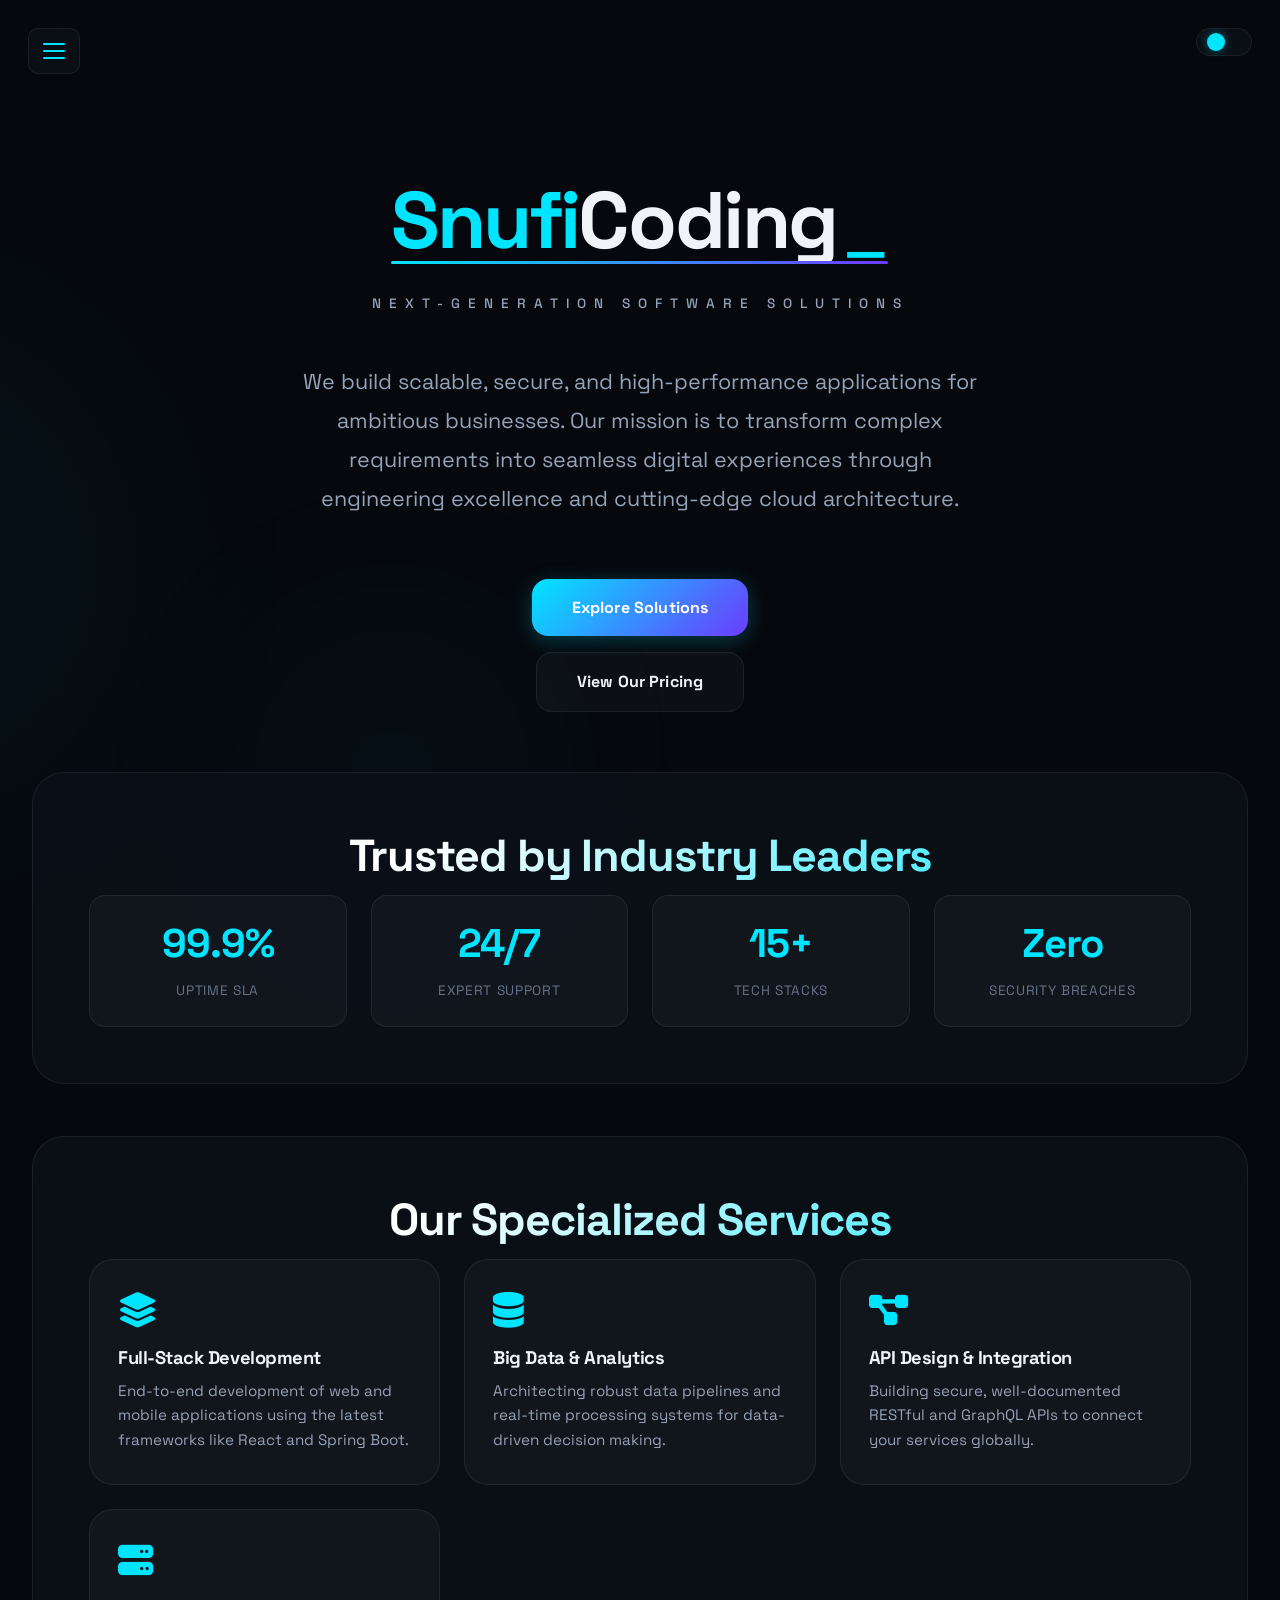
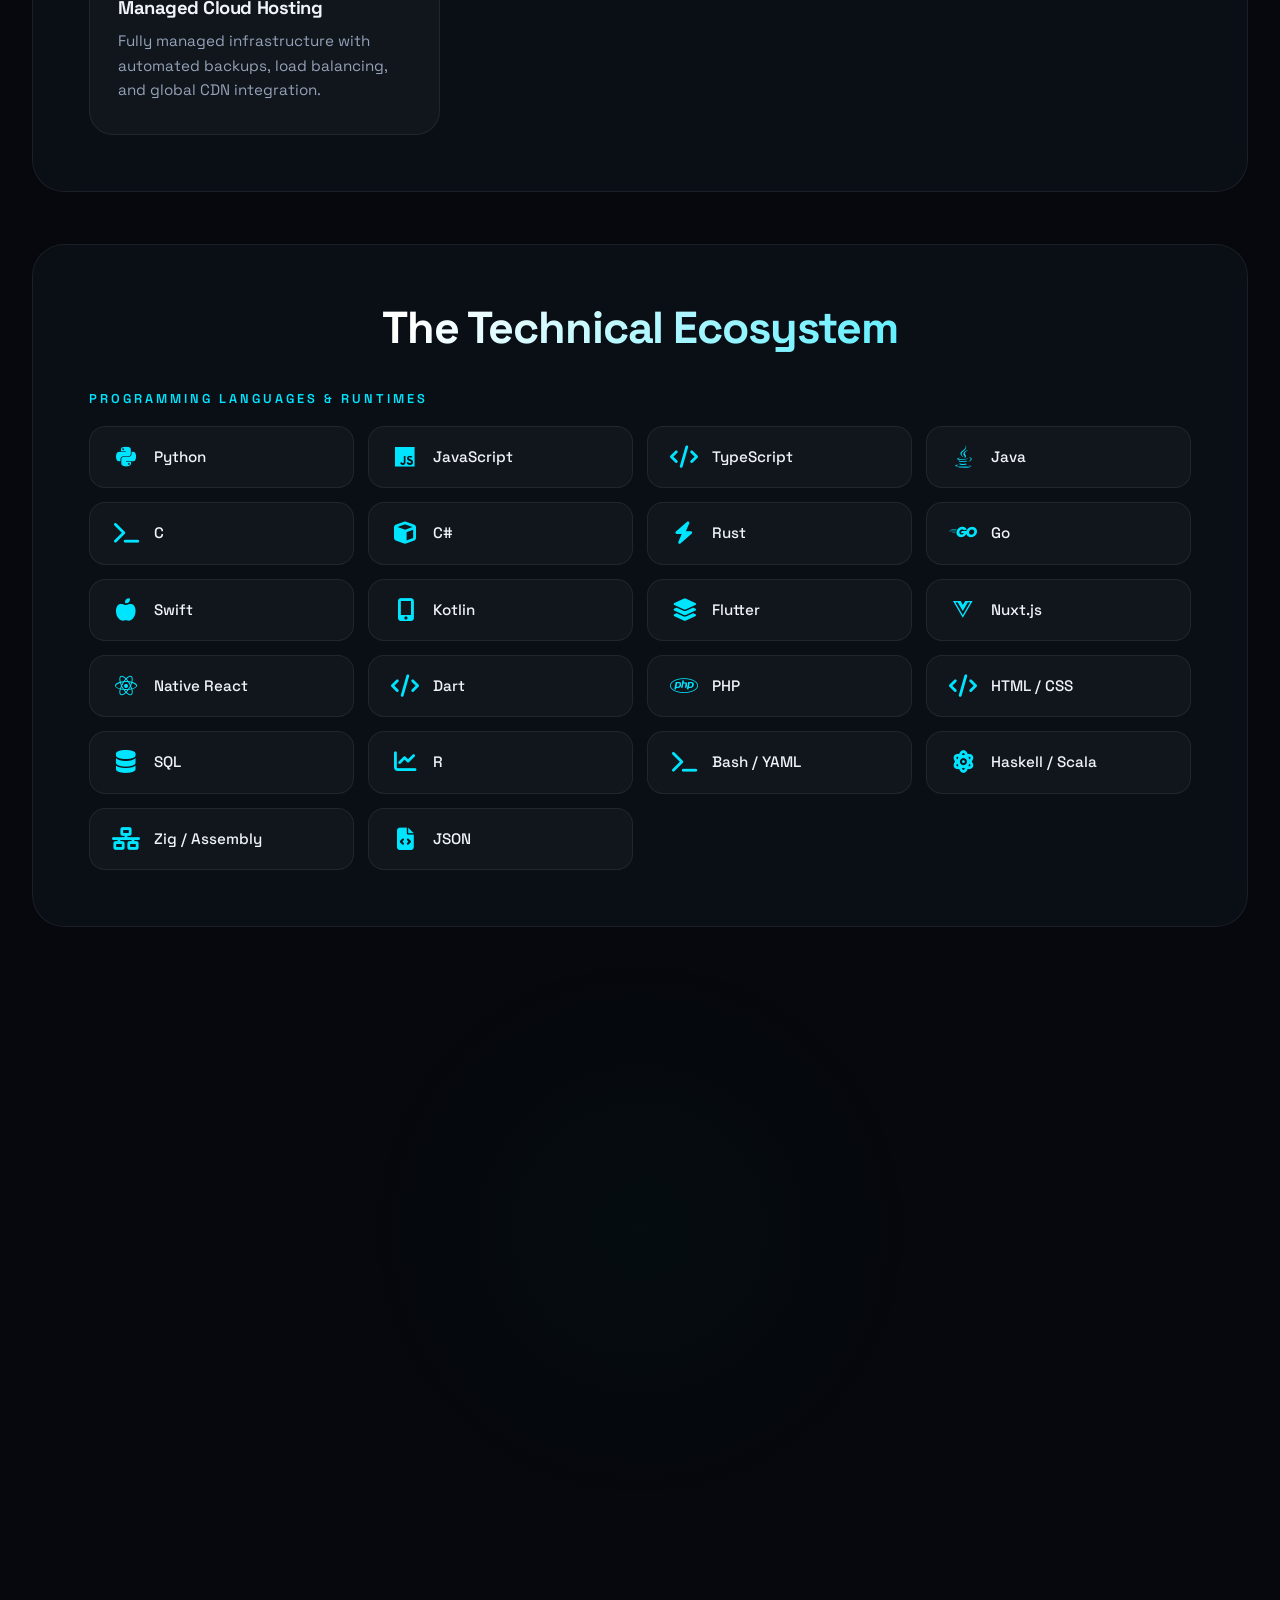
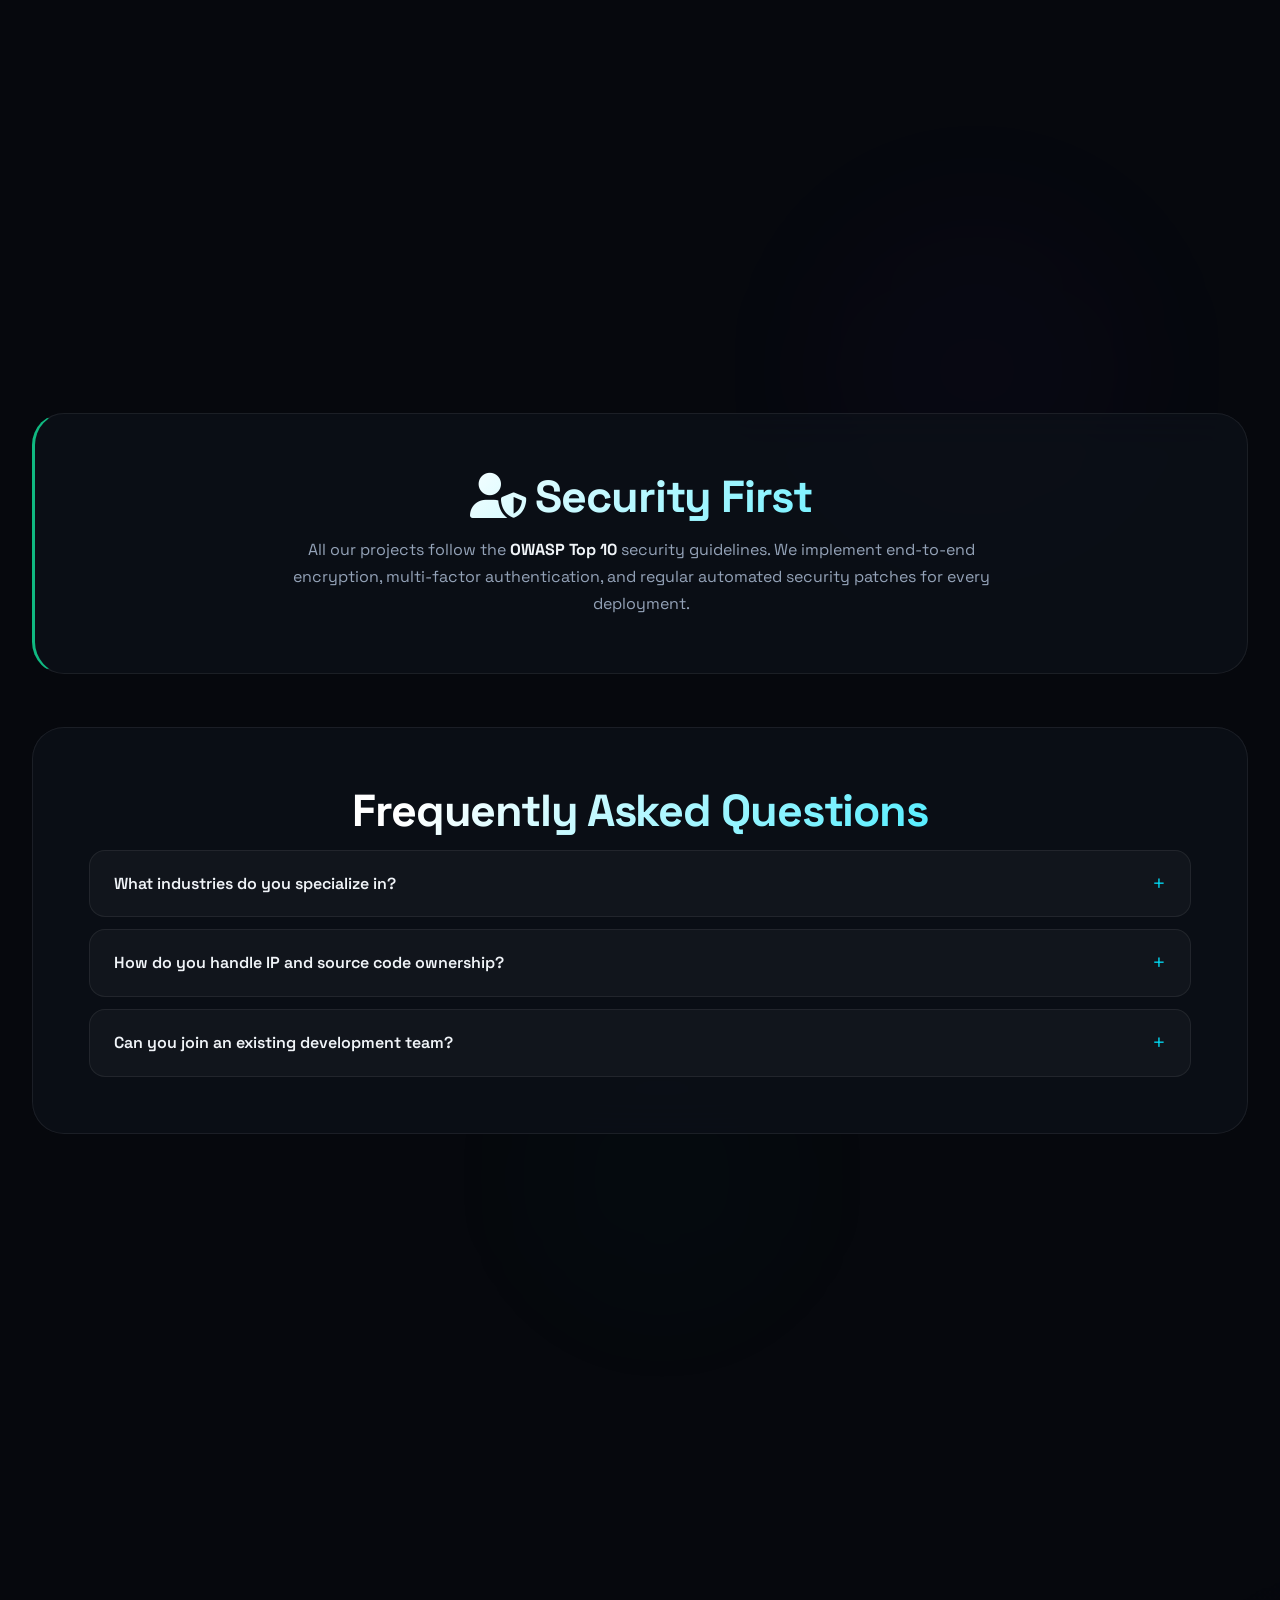
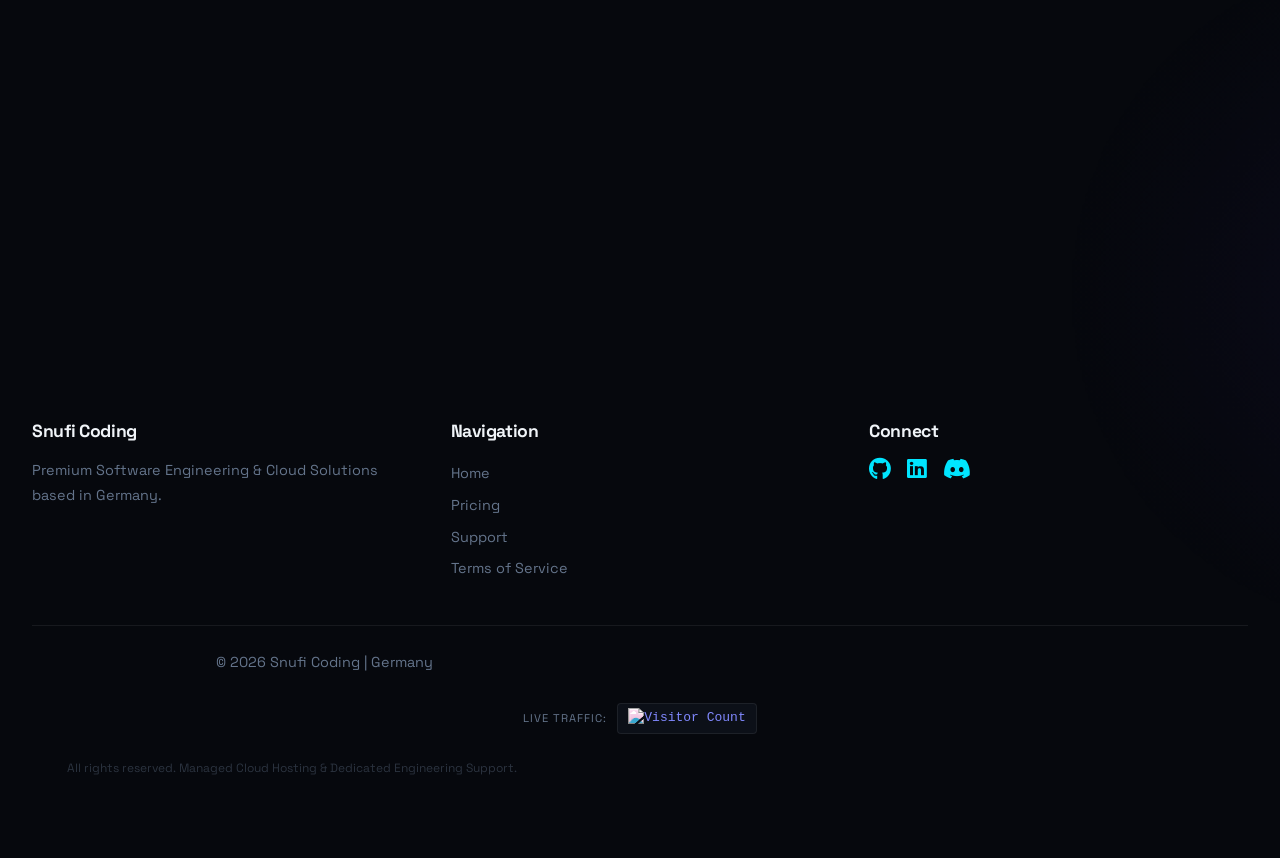
==== commit 4599b804: "Web" ====
--- a/index.html
+++ b/index.html
@@ -117,23 +117,30 @@
             <section class="glass-card reveal">
                 <h2 class="section-title">The Technical Ecosystem</h2>
                 <div class="tech-group">
-                    <h3>CORE LANGUAGES & SYSTEMS</h3>
+                    <h3>PROGRAMMING LANGUAGES & RUNTIMES</h3>
                     <div class="skills-grid">
-                        <div class="skill-item reveal-left"><i class="fab fa-java"></i> Java / Spring Ecosystem</div>
-                        <div class="skill-item reveal-left"><i class="fab fa-python"></i> Python / Data Science</div>
-                        <div class="skill-item reveal-left"><i class="fab fa-golang"></i> Go / Microservices</div>
-                        <div class="skill-item reveal-right"><i class="fas fa-terminal"></i> Rust / Performance Core</div>
-                        <div class="skill-item reveal-right"><i class="fab fa-node-js"></i> Node.js / TypeScript</div>
-                        <div class="skill-item reveal-right"><i class="fas fa-database"></i> PostgreSQL / Redis</div>
-                    </div>
-                </div>
-                <div class="tech-group">
-                    <h3>MODERN FRONTEND ARCHITECTURE</h3>
-                    <div class="skills-grid">
-                        <div class="skill-item reveal-left"><i class="fab fa-react"></i> React / Next.js</div>
-                        <div class="skill-item reveal-left"><i class="fab fa-vuejs"></i> Vue.js / Nuxt</div>
-                        <div class="skill-item reveal-right"><i class="fab fa-angular"></i> Angular Enterprise</div>
-                        <div class="skill-item reveal-right"><i class="fab fa-sass"></i> SCSS / Tailwind CSS</div>
+                        <div class="skill-item reveal-left"><i class="fab fa-python"></i> Python</div>
+                        <div class="skill-item reveal-left"><i class="fab fa-js"></i> JavaScript</div>
+                        <div class="skill-item reveal-left"><i class="fas fa-code"></i> TypeScript</div>
+                        <div class="skill-item reveal-left"><i class="fab fa-java"></i> Java</div>
+                        <div class="skill-item reveal-right"><i class="fas fa-terminal"></i> C</div>
+                        <div class="skill-item reveal-right"><i class="fas fa-cube"></i> C#</div>
+                        <div class="skill-item reveal-right"><i class="fas fa-bolt"></i> Rust</div>
+                        <div class="skill-item reveal-right"><i class="fab fa-golang"></i> Go</div>
+                        <div class="skill-item reveal-left"><i class="fas fa-apple-alt"></i> Swift</div>
+                        <div class="skill-item reveal-left"><i class="fas fa-mobile-alt"></i> Kotlin</div>
+                        <div class="skill-item reveal-left"><i class="fas fa-layer-group"></i> Flutter</div>
+                        <div class="skill-item reveal-right"><i class="fab fa-vuejs"></i> Nuxt.js</div>
+                        <div class="skill-item reveal-right"><i class="fab fa-react"></i> Native React</div>
+                        <div class="skill-item reveal-right"><i class="fas fa-code"></i> Dart</div>
+                        <div class="skill-item reveal-right"><i class="fab fa-php"></i> PHP</div>
+                        <div class="skill-item reveal-left"><i class="fas fa-code"></i> HTML / CSS</div>
+                        <div class="skill-item reveal-left"><i class="fas fa-database"></i> SQL</div>
+                        <div class="skill-item reveal-left"><i class="fas fa-chart-line"></i> R</div>
+                        <div class="skill-item reveal-right"><i class="fas fa-terminal"></i> Bash / YAML</div>
+                        <div class="skill-item reveal-right"><i class="fas fa-atom"></i> Haskell / Scala</div>
+                        <div class="skill-item reveal-right"><i class="fas fa-network-wired"></i> Zig / Assembly</div>
+                        <div class="skill-item reveal-right"><i class="fas fa-file-code"></i> JSON</div>
                     </div>
                 </div>
             </section>
@@ -256,8 +263,13 @@
                                 <option value="Security Audit">Security Audit</option>
                                 <option value="Performance Optimization">Performance Optimization</option>
                             </optgroup>
-                            <option value="Other">Other (specify in message)</option>
+                            <option value="Other">Other</option>
                         </select>
+                    </div>
+                    <div class="form-group other-request-group reveal" id="otherRequestGroup" style="display:none;">
+                        <input type="text" name="otherRequest" placeholder="Describe your custom request here" class="reveal-left">
+                    </div>
+                    <div class="form-group-row">
                         <input type="text" name="Code" placeholder="Promo or Referral Code (Optional)" class="reveal-right">
                     </div>
                     <textarea name="message" placeholder="Tell us about your project — goals, challenges, timeline, and any specific requirements..." rows="6" required class="reveal"></textarea>
--- a/style.css
+++ b/style.css
@@ -243,9 +243,13 @@
 
 /* --- HERO SECTION --- */
 .hero-section {
+  display: flex;
+  flex-direction: column;
+  align-items: center;
   text-align: center;
   padding: 100px 0 60px;
   position: relative;
+  gap: 20px;
 }
 
 .logo {
@@ -304,9 +308,12 @@
 
 .cta-wrapper {
   display: flex;
+  flex-direction: column;
   gap: 16px;
   justify-content: center;
-  flex-wrap: wrap;
+  align-items: center;
+  width: 100%;
+  max-width: 400px;
   opacity: 0;
   animation: fadeUp 0.8s ease-out 1s forwards;
 }
@@ -958,6 +965,14 @@
   margin-bottom: 0;
 }
 
+.form-group {
+  margin-bottom: 16px;
+}
+
+.form-group.other-request-group {
+  display: block;
+}
+
 form textarea {
   margin-top: 16px;
   resize: vertical;
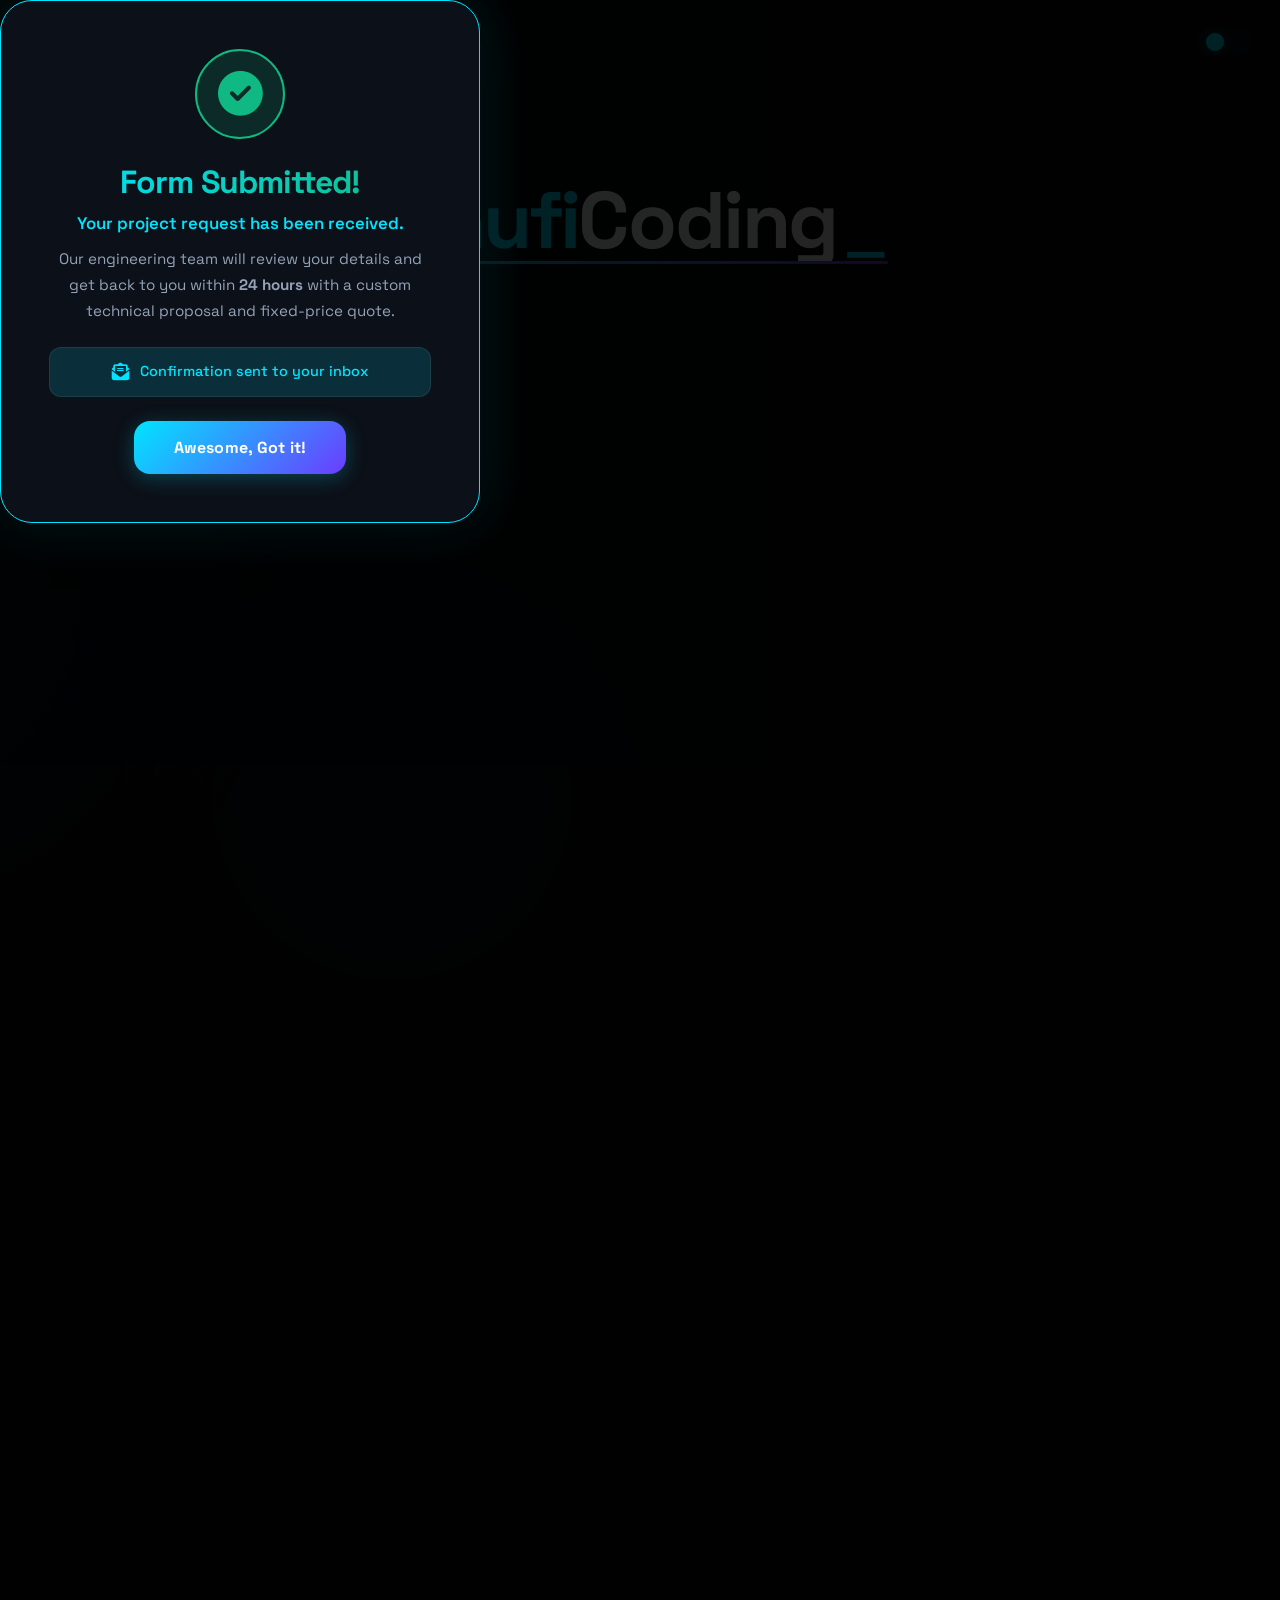
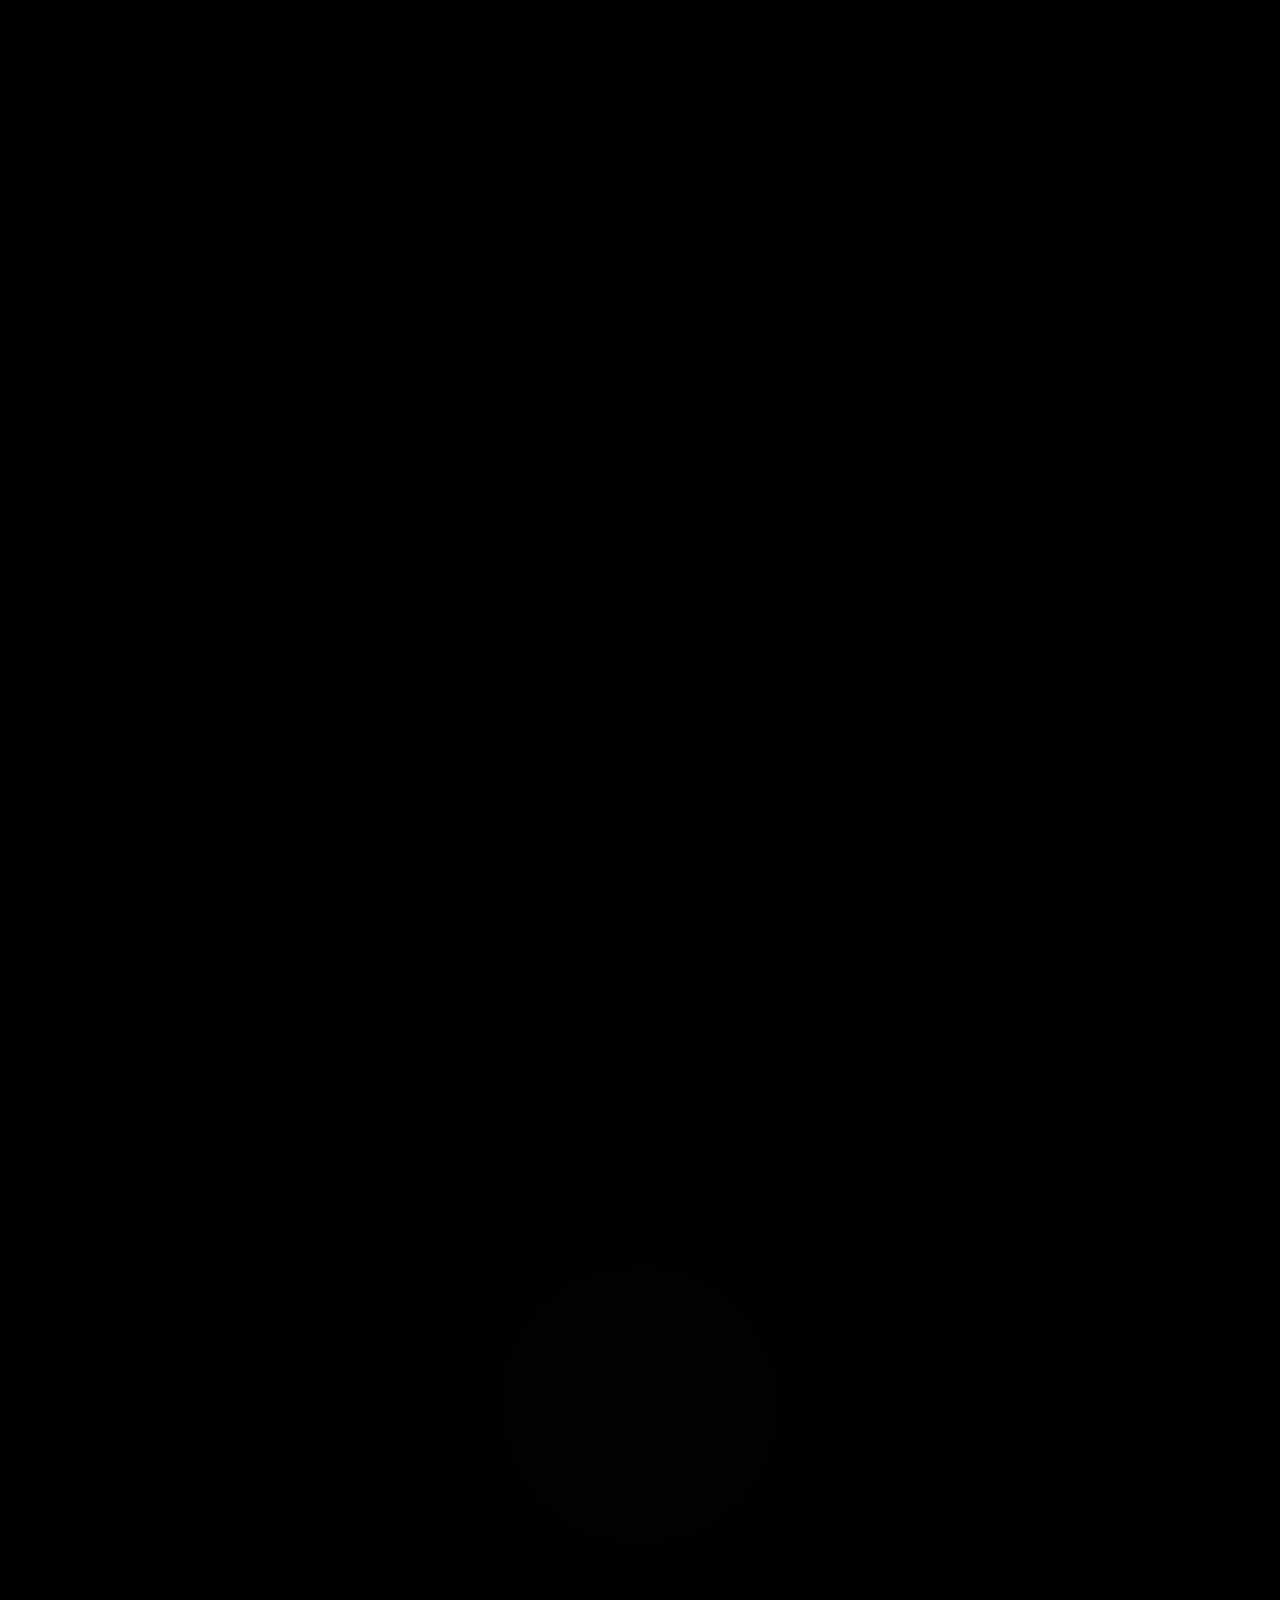
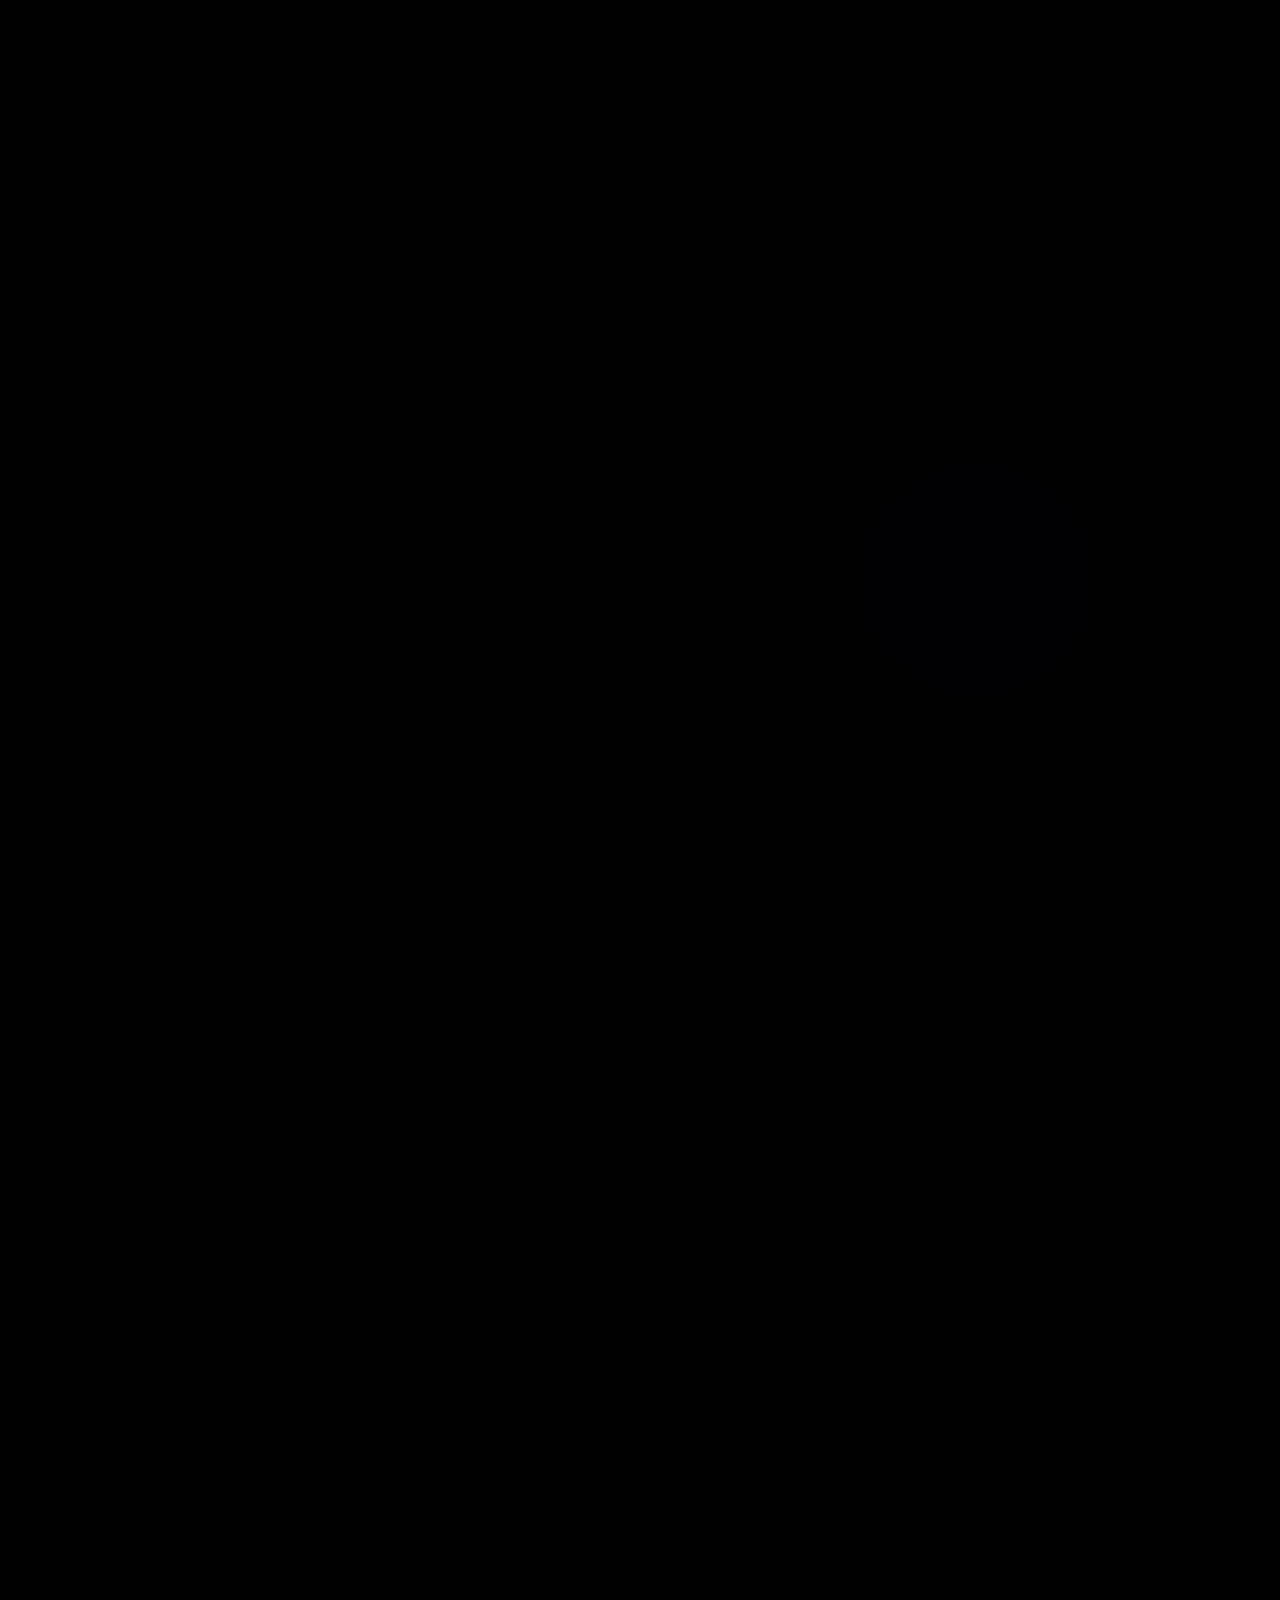
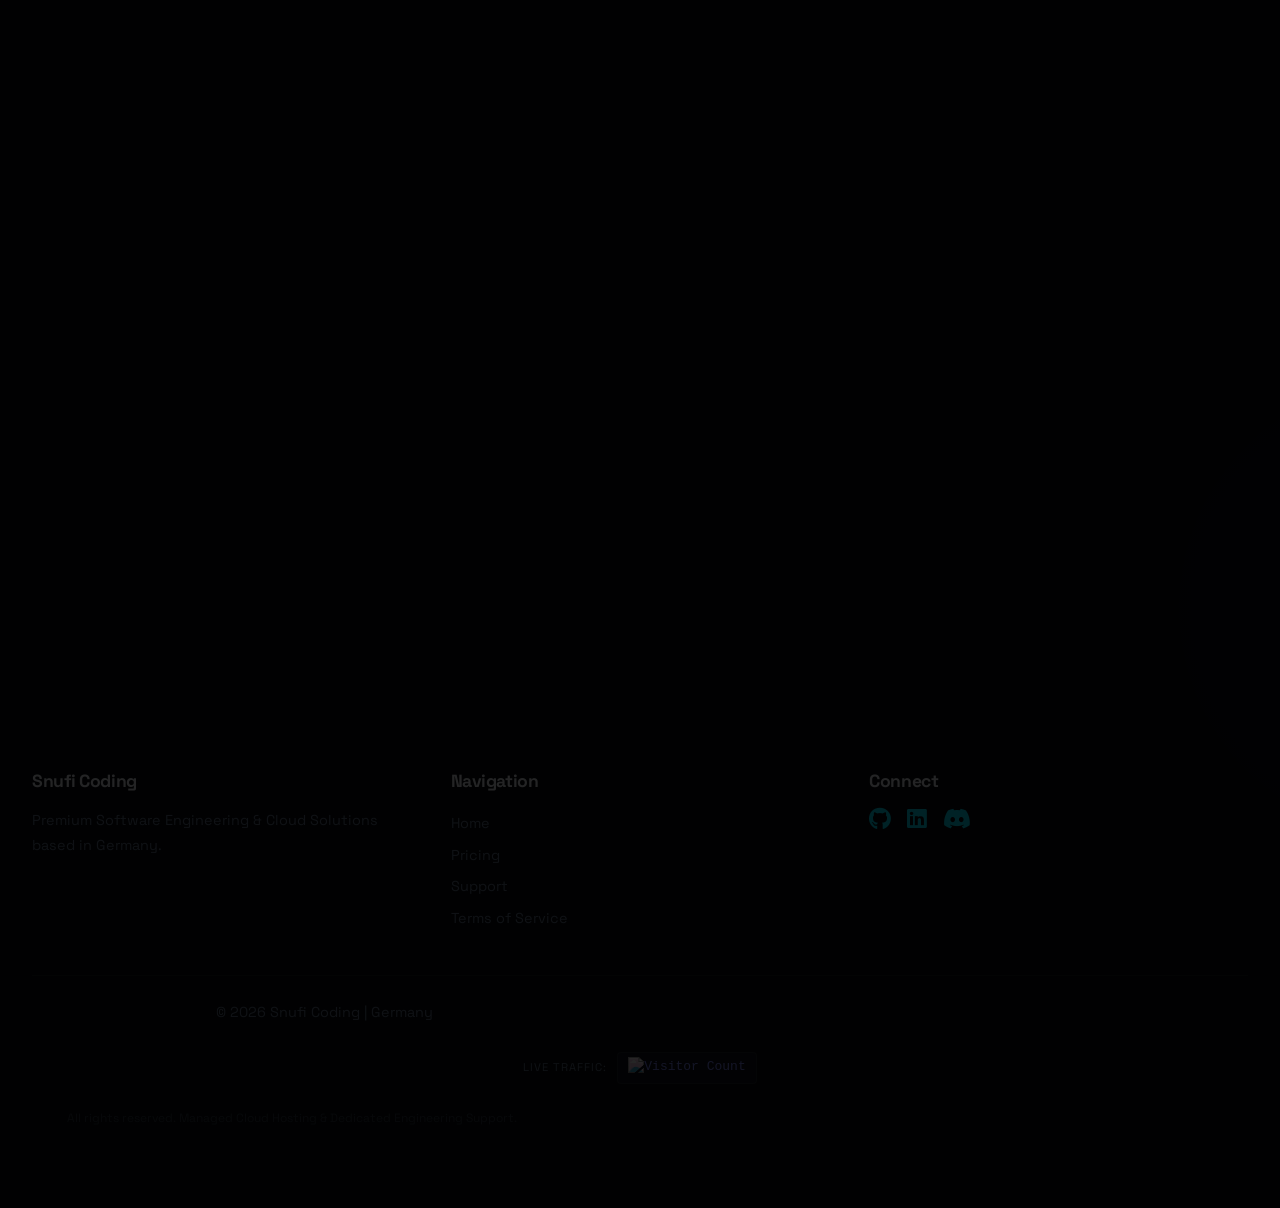
==== commit 1729729e: "Web" ====
--- a/index.html
+++ b/index.html
@@ -6,7 +6,6 @@
     <meta name="description" content="Snufi Coding - Enterprise Software Engineering. We build scalable, secure, and high-performance applications for ambitious businesses.">
     <meta name="theme-color" content="#06080d">
     <title>Snufi Coding | Enterprise Software Engineering</title>
-    <!-- Preconnect for performance -->
     <link rel="preconnect" href="https://fonts.googleapis.com">
     <link rel="preconnect" href="https://fonts.gstatic.com" crossorigin>
     <link href="https://fonts.googleapis.com/css2?family=Space+Grotesk:wght@300;400;500;600;700;800;900&display=swap" rel="stylesheet">
@@ -14,11 +13,7 @@
     <link rel="stylesheet" href="https://cdnjs.cloudflare.com/ajax/libs/font-awesome/6.4.0/css/all.min.css">
 </head>
 <body>
-
-    <!-- NAVIGATION -->
     <div class="menu-btn" onclick="toggleMenu()" aria-label="Toggle navigation"><span></span><span></span><span></span></div>
-    
-    <!-- THEME TOGGLE -->
     <div class="theme-toggle" id="themeToggle" onclick="toggleTheme()" aria-label="Toggle theme">
         <div class="theme-toggle-slider"></div>
     </div>
@@ -34,20 +29,15 @@
             <li><a href="#contact" onclick="toggleMenu()"><i class="fas fa-rocket"></i> Start Project</a></li>
         </ul>
     </nav>
-
-    <!-- ANIMATED BACKGROUND (GPU-accelerated CSS only) -->
     <div class="bg-mesh"></div>
     <div class="bg-orb bg-orb--1"></div>
     <div class="bg-orb bg-orb--2"></div>
     <div class="bg-orb bg-orb--3"></div>
-    
-    <!-- LOADING OVERLAY -->
     <div class="loading-overlay" id="loadingOverlay">
         <div class="loading-spinner"></div>
     </div>
 
     <div class="container">
-        <!-- HERO SECTION -->
         <header class="hero-section">
             <div class="logo">Snufi<span>Coding</span></div>
             <p class="subtitle">Next-Generation Software Solutions</p>
@@ -63,7 +53,6 @@
         </header>
 
         <main>
-            <!-- CORE VALUES / STATS -->
             <section class="glass-card reveal">
                 <h2 class="section-title">Trusted by Industry Leaders</h2>
                 <div class="features-grid" style="grid-template-columns: repeat(auto-fit, minmax(150px, 1fr)); text-align: center;">
@@ -85,8 +74,6 @@
                     </div>
                 </div>
             </section>
-
-            <!-- DETAILED SERVICES -->
             <section class="glass-card reveal">
                 <h2 class="section-title">Our Specialized Services</h2>
                 <div class="features-grid">
@@ -112,8 +99,6 @@
                     </div>
                 </div>
             </section>
-
-            <!-- TECH STACK (EXTENDED) -->
             <section class="glass-card reveal">
                 <h2 class="section-title">The Technical Ecosystem</h2>
                 <div class="tech-group">
@@ -144,8 +129,6 @@
                     </div>
                 </div>
             </section>
-
-            <!-- WORKFLOW STEPS (DETAILED) -->
             <section class="glass-card reveal">
                 <h2 class="section-title">The Engineering Journey</h2>
                 <div class="workflow-steps">
@@ -193,14 +176,10 @@
                     </div>
                 </div>
             </section>
-
-            <!-- SECURITY & COMPLIANCE -->
             <section class="glass-card reveal" style="border-left: 3px solid #10b981;">
                 <h2 class="section-title"><i class="fas fa-user-shield"></i> Security First</h2>
                 <p style="text-align: center; color: var(--text-secondary); max-width: 700px; margin: 0 auto;">All our projects follow the <strong style="color: var(--text);">OWASP Top 10</strong> security guidelines. We implement end-to-end encryption, multi-factor authentication, and regular automated security patches for every deployment.</p>
             </section>
-
-            <!-- FAQ SECTION -->
             <section class="glass-card reveal">
                 <h2 class="section-title">Frequently Asked Questions</h2>
                 <div class="faq-wrapper">
@@ -218,8 +197,6 @@
                     </details>
                 </div>
             </section>
-
-            <!-- CONTACT FORM -->
             <section id="contact" class="glass-card contact-section reveal">
                 <h2 class="section-title">Start Your Project</h2>
                 <p class="section-intro">Fill out the form below to receive a custom technical breakdown and fixed-price quote.</p>
@@ -277,8 +254,6 @@
                 </form>
             </section>
         </main>
-
-        <!-- FOOTER -->
         <footer>
             <div class="footer-grid">
                 <div>
@@ -305,10 +280,7 @@
             </div>
 
             <hr>
-            
             <p class="copyright">&copy; 2026 Snufi Coding | Germany</p>
-            
-            <!-- Page Visit Counter -->
             <div class="footer-counter">
                 <span>Live Traffic:</span>
                 <div class="counter-badge">
@@ -318,8 +290,6 @@
             <p class="footer-legal">All rights reserved. Managed Cloud Hosting & Dedicated Engineering Support.</p>
         </footer>
     </div>
-
-    <!-- MODAL -->
     <div class="modal-overlay" id="thanks-modal">
         <div class="modal-content">
             <div class="modal-icon-wrapper">
@@ -335,8 +305,6 @@
             <button onclick="closeModal()" class="submit-btn">Awesome, Got it!</button>
         </div>
     </div>
-
-    <!-- SCRIPTS -->
     <script src="script.js"></script>
 </body>
 </html>
--- a/style.css
+++ b/style.css
@@ -1,9 +1,3 @@
-/* ============================================
-   SNUFI CODING - Premium Design System 2.0
-   Performance-optimized | GPU-accelerated
-   ============================================ */
-
-/* --- CSS CUSTOM PROPERTIES --- */
 :root {
   --primary: #00e5ff;
   --primary-dim: rgba(0, 229, 255, 0.15);
@@ -38,8 +32,6 @@
   --transition-smooth: 0.4s cubic-bezier(0.25, 0.46, 0.45, 0.94);
   --transition-bounce: 0.5s cubic-bezier(0.34, 1.56, 0.64, 1);
 }
-
-/* --- LIGHT THEME --- */
 body.light-theme {
   --bg: #f8fafc;
   --bg-elevated: #ffffff;
@@ -57,8 +49,6 @@
   --shadow-lg: 0 16px 64px rgba(0, 0, 0, 0.1);
   --shadow-glow: 0 0 30px rgba(108, 60, 255, 0.1);
 }
-
-/* --- RESET & BASE --- */
 *, *::before, *::after {
   box-sizing: border-box;
   margin: 0;
@@ -82,7 +72,6 @@
   contain: layout style;
 }
 
-/* --- TYPOGRAPHY --- */
 h1, h2, h3, h4 {
   letter-spacing: -0.025em;
   line-height: 1.2;
@@ -99,7 +88,6 @@
   text-decoration: none;
 }
 
-/* --- BACKGROUND EFFECTS (GPU-only, no DOM particles) --- */
 .bg-mesh {
   position: fixed;
   inset: 0;
@@ -186,14 +174,12 @@
   100% { transform: translate(-20px, 20px) scale(0.92); }
 }
 
-/* --- MAIN CONTAINER --- */
 .container {
   max-width: 1400px;
   margin: 0 auto;
   padding: 80px 32px 40px;
 }
 
-/* --- GLASS CARD SYSTEM --- */
 .glass-card {
   background: var(--card);
   border: 1px solid var(--border);
@@ -213,7 +199,6 @@
   box-shadow: var(--shadow-glow);
 }
 
-/* --- SECTION TITLES --- */
 .section-title {
   text-align: center;
   font-size: clamp(1.8rem, 4vw, 2.8rem);
@@ -241,7 +226,6 @@
   line-height: 1.7;
 }
 
-/* --- HERO SECTION --- */
 .hero-section {
   display: flex;
   flex-direction: column;
@@ -318,7 +302,6 @@
   animation: fadeUp 0.8s ease-out 1s forwards;
 }
 
-/* --- BUTTONS --- */
 .submit-btn,
 .secondary-btn {
   padding: 16px 40px;
@@ -381,7 +364,6 @@
   box-shadow: 0 4px 20px rgba(0, 229, 255, 0.15);
 }
 
-/* --- STAT ITEMS --- */
 .stat-item {
   padding: 24px 16px;
   border-radius: var(--radius-md);
@@ -410,9 +392,7 @@
   text-transform: uppercase;
 }
 
-/* --- FEATURES GRID --- */
 .features-grid {
-  display: grid;
   grid-template-columns: repeat(auto-fit, minmax(260px, 1fr));
   gap: 24px;
 }
@@ -475,10 +455,8 @@
   line-height: 1.6;
 }
 
-/* --- TECH TAGS --- */
 .tech-tags {
   display: flex;
-  flex-wrap: wrap;
   gap: 8px;
   margin-top: 16px;
 }
@@ -501,11 +479,8 @@
   box-shadow: 0 4px 12px rgba(0, 229, 255, 0.15);
 }
 
-/* --- TECH STACK --- */
 .tech-group h3 {
-  color: var(--primary);
   font-size: 0.8rem;
-  text-transform: uppercase;
   letter-spacing: 3px;
   margin: 36px 0 20px;
   font-weight: 600;
@@ -574,12 +549,9 @@
   filter: drop-shadow(0 0 8px var(--primary-glow));
 }
 
-/* --- WORKFLOW STEPS --- */
 .workflow-steps {
   display: flex;
   flex-direction: column;
-  gap: 16px;
-}
 
 .workflow-step {
   display: flex;
@@ -640,12 +612,9 @@
   line-height: 1.6;
 }
 
-/* --- PRICING CARDS --- */
 .pricing-grid {
   display: grid;
   grid-template-columns: repeat(auto-fit, minmax(280px, 1fr));
-  gap: 24px;
-  align-items: start;
 }
 
 .pricing-card {
@@ -785,9 +754,7 @@
   display: inline-block;
 }
 
-/* --- FAQ --- */
 .faq-wrapper {
-  display: flex;
   flex-direction: column;
   gap: 12px;
 }
@@ -850,13 +817,7 @@
   line-height: 1.7;
 }
 
-/* --- CONTACT FORM --- */
-.contact-section {
-  border-left: 3px solid var(--primary);
-}
-
 form input,
-form textarea {
   width: 100%;
   background: rgba(0, 0, 0, 0.25);
   border: 1px solid var(--border);
@@ -891,12 +852,11 @@
   color: var(--text-muted);
 }
 
-/* --- SERVICE SELECT DROPDOWN --- */
 .service-select {
   width: 100%;
   background: rgba(0, 0, 0, 0.25);
   border: 1px solid var(--border);
-  padding: 16px 20px;
+}
   border-radius: var(--radius-sm);
   color: var(--text);
   font-family: inherit;
@@ -979,14 +939,11 @@
   min-height: 140px;
 }
 
-/* --- MODAL --- */
 .modal-overlay {
   position: fixed;
   inset: 0;
   background: rgba(0, 0, 0, 0.85);
-  backdrop-filter: blur(12px);
   -webkit-backdrop-filter: blur(12px);
-  display: none;
   justify-content: center;
   align-items: center;
   z-index: 9999;
@@ -1096,15 +1053,12 @@
   color: var(--primary);
 }
 
-/* --- SIDEBAR NAVIGATION --- */
 .menu-btn {
   position: fixed;
   top: 28px;
   left: 28px;
-  z-index: 2001;
   cursor: pointer;
   display: flex;
-  flex-direction: column;
   gap: 5px;
   background: var(--card);
   padding: 14px;
@@ -1226,16 +1180,13 @@
   transform: translateY(-2px);
 }
 
-/* --- THEME TOGGLE --- */
 .theme-toggle {
   position: fixed;
   top: 28px;
   right: 28px;
   background: var(--card);
-  border: 1px solid var(--border);
   border-radius: 50px;
   padding: 8px;
-  cursor: pointer;
   z-index: 2000;
   transition: all var(--transition-fast);
   width: 56px;
@@ -1267,17 +1218,14 @@
   box-shadow: 0 0 10px rgba(108, 60, 255, 0.4);
 }
 
-/* --- SCROLL REVEAL ANIMATIONS --- */
 .reveal {
   opacity: 0;
   transform: translateY(40px);
   transition: opacity 0.7s ease-out, transform 0.7s ease-out;
 }
 
-.reveal.active {
   opacity: 1;
   transform: translateY(0);
-}
 
 .reveal-left {
   opacity: 0;
@@ -1301,18 +1249,15 @@
   transform: translateX(0);
 }
 
-/* --- KEYFRAME ANIMATIONS --- */
 @keyframes fadeUp {
   from {
     opacity: 0;
     transform: translateY(24px);
   }
   to {
-    opacity: 1;
     transform: translateY(0);
   }
 }
-
 @keyframes glow {
   0%, 100% {
     box-shadow: 0 4px 20px rgba(0, 229, 255, 0.25);
@@ -1326,7 +1271,6 @@
   animation: glow 3s ease-in-out infinite;
 }
 
-/* --- LOADING OVERLAY --- */
 .loading-overlay {
   position: fixed;
   inset: 0;
@@ -1357,7 +1301,6 @@
   to { transform: rotate(360deg); }
 }
 
-/* --- PROGRESS BAR --- */
 .progress-indicator {
   position: fixed;
   top: 0;
@@ -1380,7 +1323,6 @@
   to { width: 100%; }
 }
 
-/* --- ERROR NOTIFICATION --- */
 .error-notification {
   position: fixed;
   top: 24px;
@@ -1410,7 +1352,6 @@
   }
 }
 
-/* --- CONFETTI --- */
 .confetti {
   position: fixed;
   width: 8px;
@@ -1431,7 +1372,6 @@
   }
 }
 
-/* --- PAGE TRANSITION --- */
 .page-transition {
   position: fixed;
   inset: 0;
@@ -1456,7 +1396,6 @@
   font-weight: 600;
 }
 
-/* --- TERMS CONTENT --- */
 .terms-content {
   max-width: 800px;
   margin: 0 auto;
@@ -1545,7 +1484,6 @@
   color: var(--text-secondary);
 }
 
-/* --- IMPRESSUM INFO --- */
 .impressum-info {
   background: var(--glass);
   padding: 20px;
@@ -1597,7 +1535,6 @@
   font-size: 0.9rem;
 }
 
-/* --- FOOTER --- */
 footer {
   padding: 60px 0 40px;
   text-align: center;
@@ -1704,9 +1641,7 @@
   margin-top: 24px;
 }
 
-/* --- RIPPLE EFFECT --- */
 .ripple {
-  position: absolute;
   border-radius: 50%;
   background: rgba(255, 255, 255, 0.5);
   transform: scale(0);
@@ -1721,17 +1656,14 @@
   }
 }
 
-/* --- TOUCH RIPPLE --- */
 .touch-ripple {
   position: absolute;
-  border-radius: 50%;
   background: var(--primary-dim);
   transform: scale(0);
   animation: rippleEffect 0.6s ease-out;
   pointer-events: none;
 }
 
-/* --- BUTTON STATES --- */
 .btn-loading {
   pointer-events: none;
   opacity: 0.7;
@@ -1741,7 +1673,6 @@
   transform: scale(0.97);
 }
 
-/* --- TOUCH DEVICE --- */
 .touch-device .glass-card:hover,
 .touch-device .feature-item:hover,
 .touch-device .skill-item:hover {
@@ -1752,7 +1683,6 @@
   transform: translateY(-3px);
 }
 
-/* --- RESPONSIVE --- */
 @media (max-width: 768px) {
   .container {
     padding: 60px 16px 30px;
@@ -1884,7 +1814,6 @@
   }
 }
 
-/* --- PREFERS REDUCED MOTION --- */
 @media (prefers-reduced-motion: reduce) {
   *, *::before, *::after {
     animation-duration: 0.01ms !important;
@@ -1900,7 +1829,6 @@
   }
 }
 
-/* --- ENHANCED ANIMATIONS --- */
 @keyframes shimmer {
   0% { background-position: -200% 0; }
   100% { background-position: 200% 0; }
@@ -2197,7 +2125,6 @@
   text-shadow: 0 0 20px var(--primary-glow);
 }
 
-/* --- PRINT STYLES --- */
 @media print {
   .menu-btn,
   .theme-toggle,
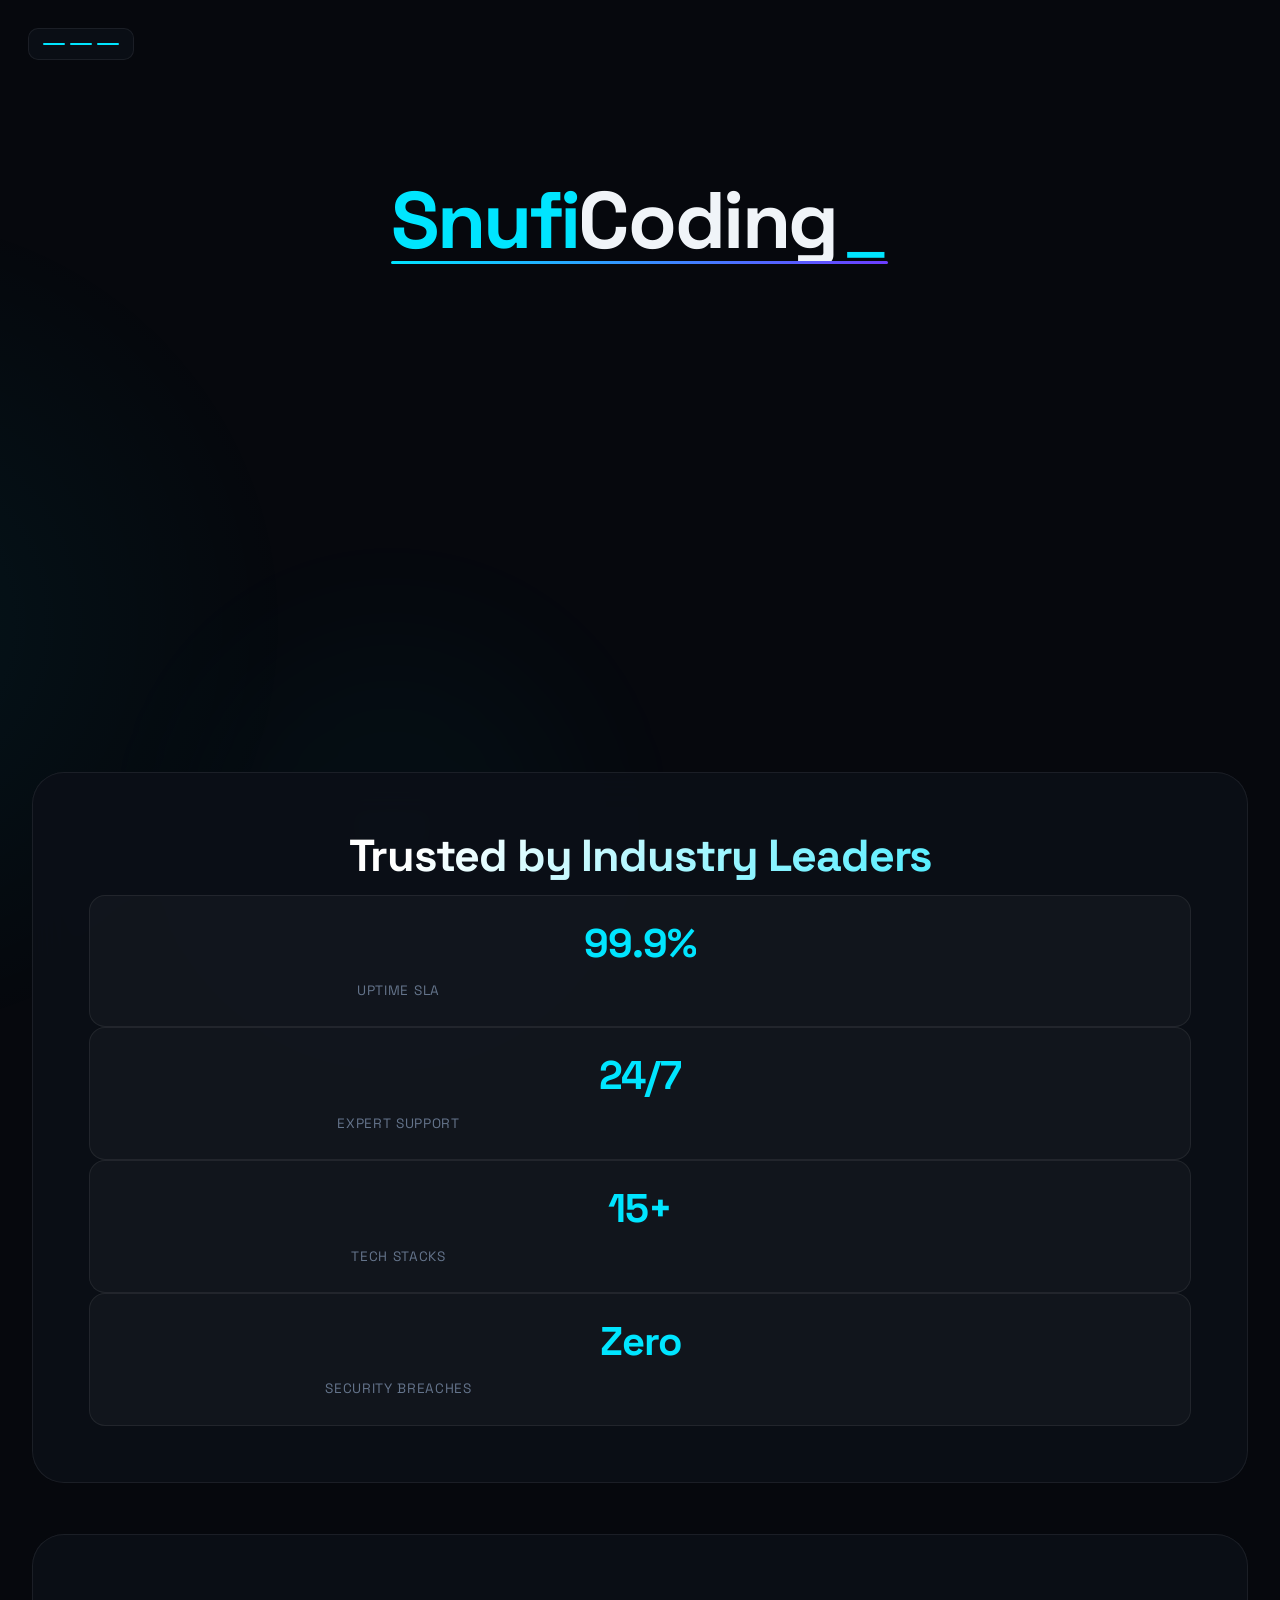
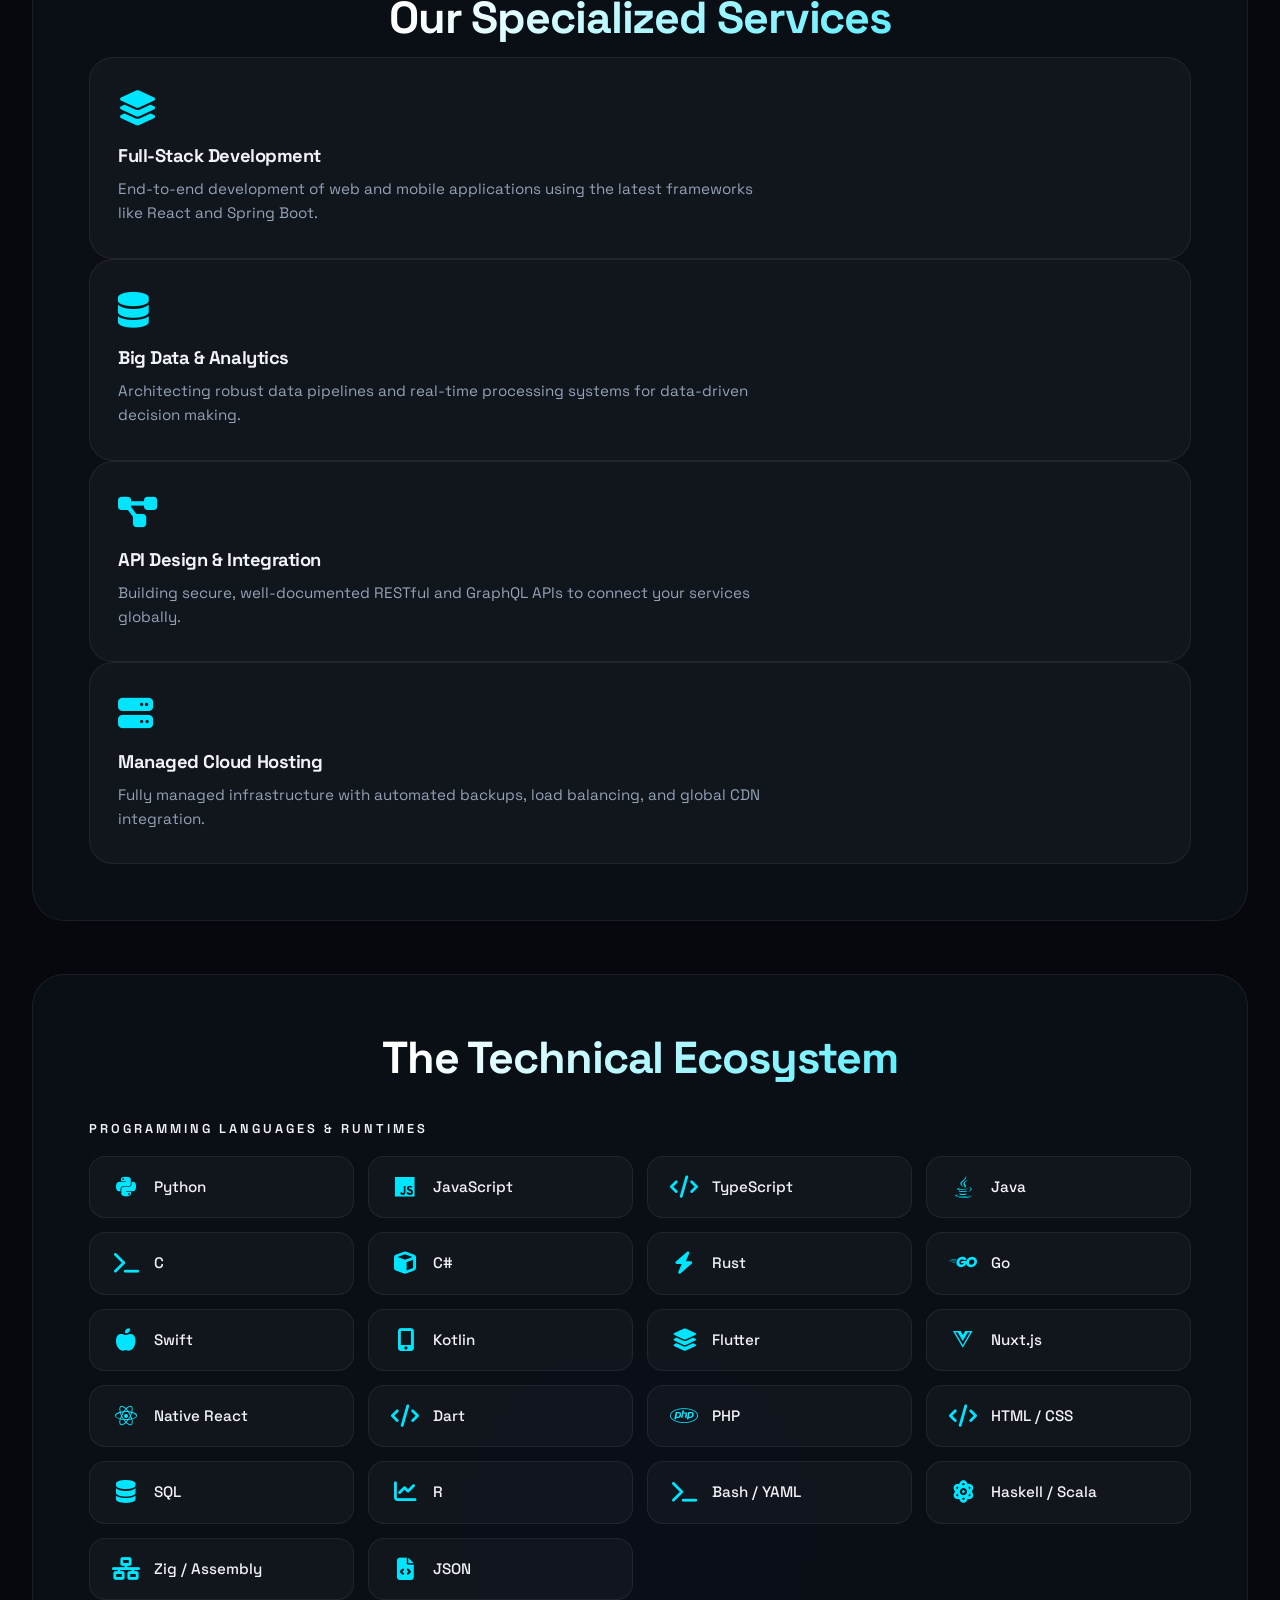
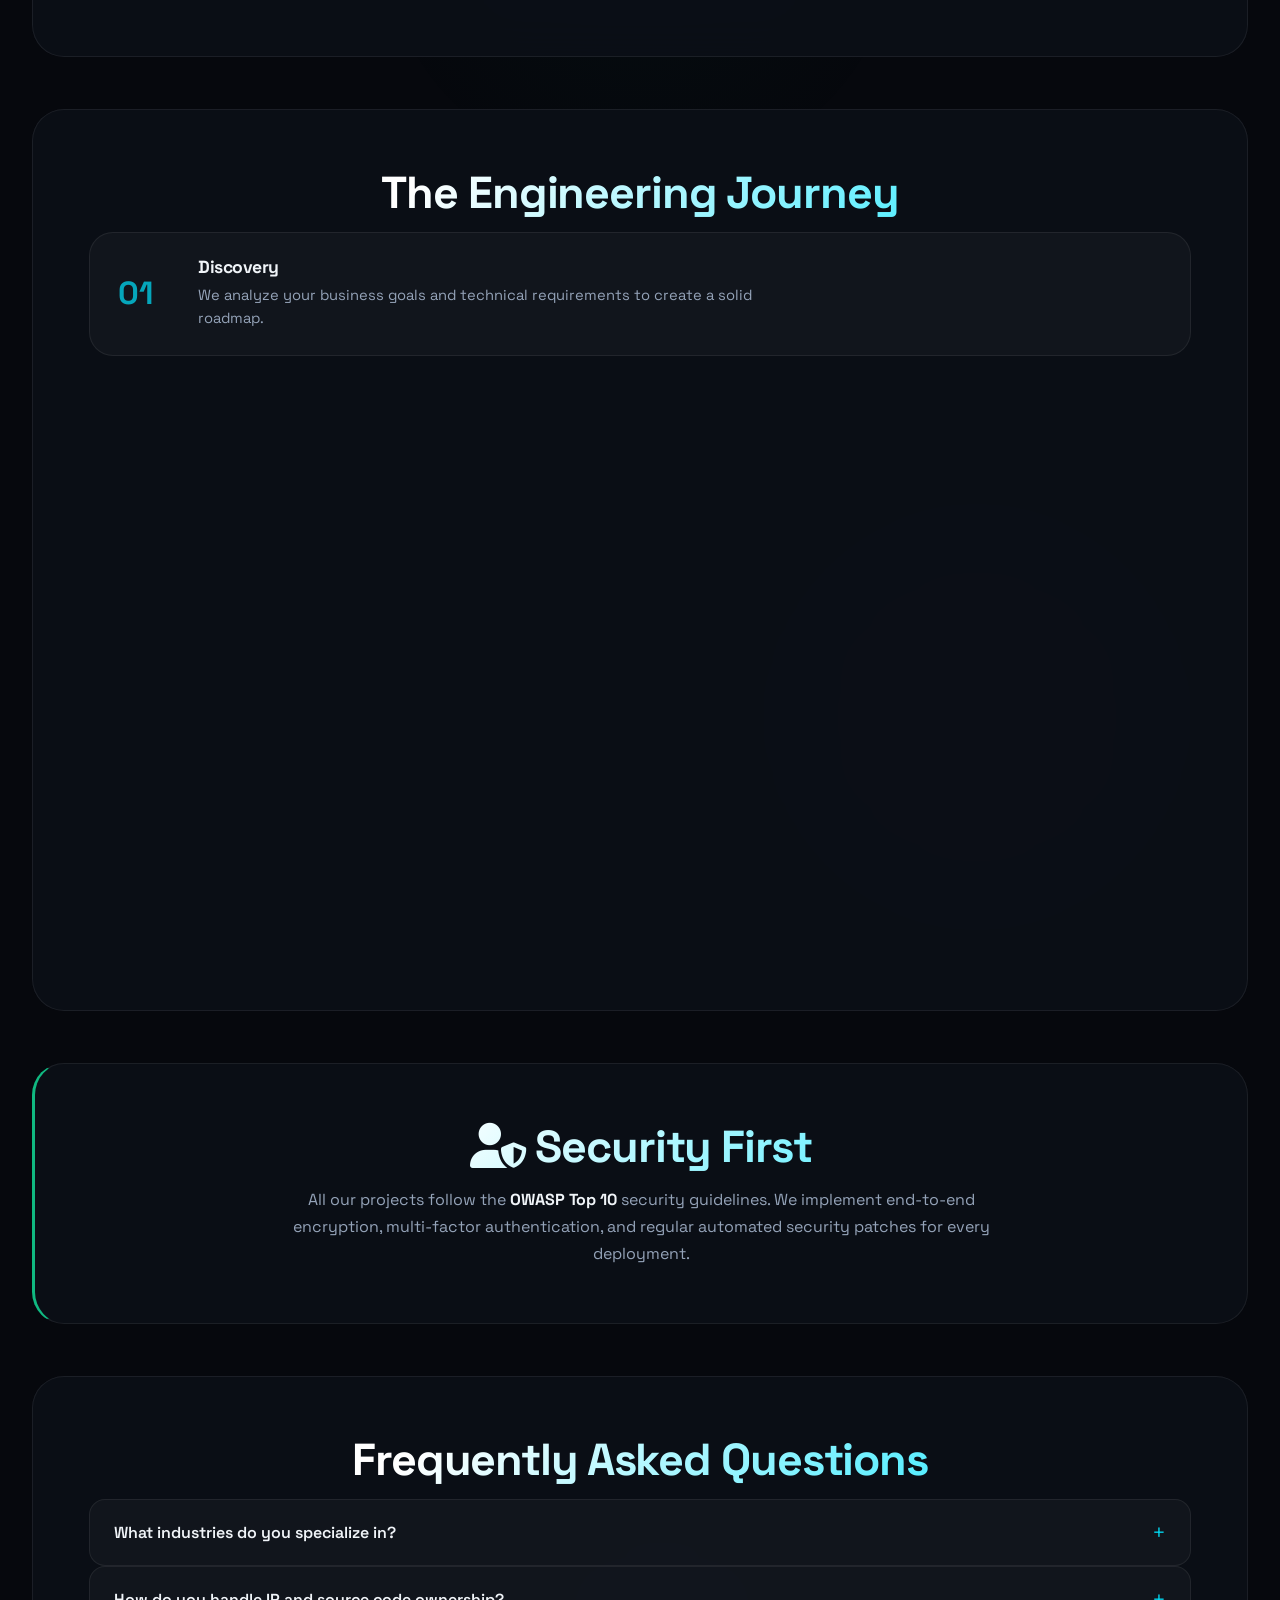
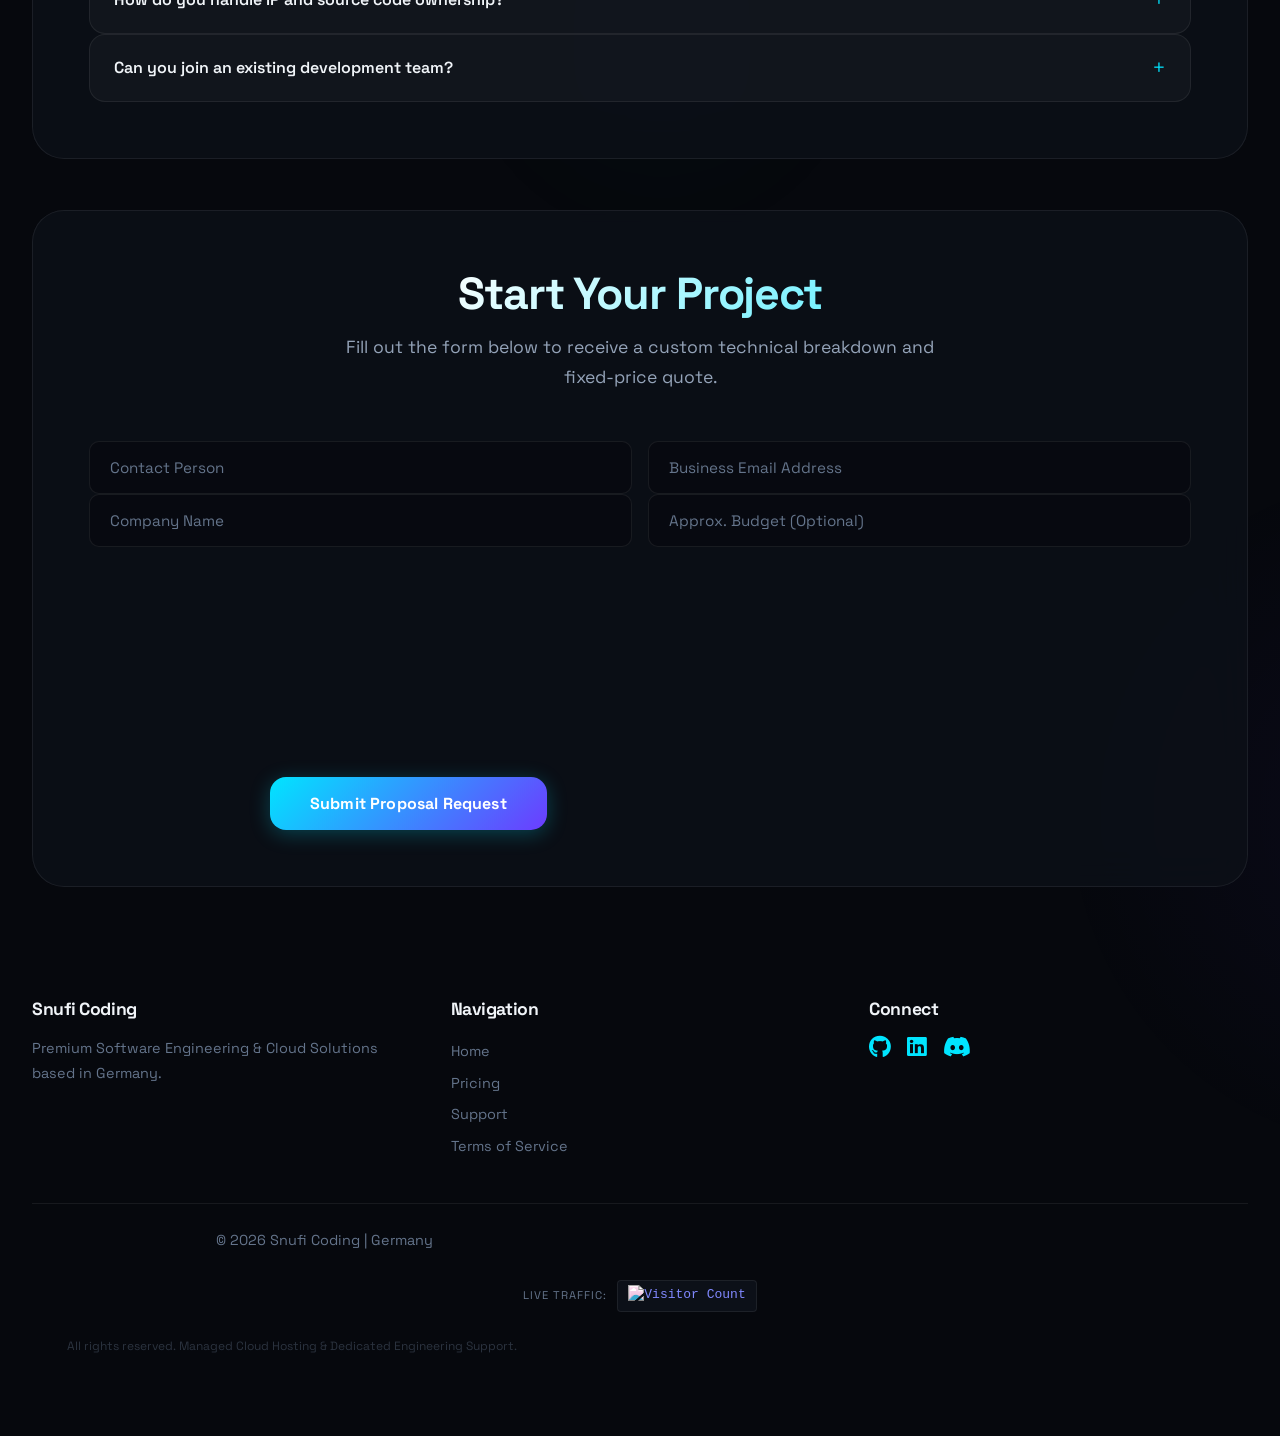
==== commit 00650039: "Web" ====
--- a/index.html
+++ b/index.html
@@ -1,310 +1,305 @@
-<!DOCTYPE html>
-<html lang="en">
-<head>
-    <meta charset="UTF-8">
-    <meta name="viewport" content="width=device-width, initial-scale=1.0">
-    <meta name="description" content="Snufi Coding - Enterprise Software Engineering. We build scalable, secure, and high-performance applications for ambitious businesses.">
-    <meta name="theme-color" content="#06080d">
-    <title>Snufi Coding | Enterprise Software Engineering</title>
-    <link rel="preconnect" href="https://fonts.googleapis.com">
-    <link rel="preconnect" href="https://fonts.gstatic.com" crossorigin>
-    <link href="https://fonts.googleapis.com/css2?family=Space+Grotesk:wght@300;400;500;600;700;800;900&display=swap" rel="stylesheet">
-    <link rel="stylesheet" href="style.css">
-    <link rel="stylesheet" href="https://cdnjs.cloudflare.com/ajax/libs/font-awesome/6.4.0/css/all.min.css">
-</head>
-<body>
-    <div class="menu-btn" onclick="toggleMenu()" aria-label="Toggle navigation"><span></span><span></span><span></span></div>
-    <div class="theme-toggle" id="themeToggle" onclick="toggleTheme()" aria-label="Toggle theme">
-        <div class="theme-toggle-slider"></div>
-    </div>
-    
-    <nav class="sidebar" id="sidebar">
-        <ul class="nav-links">
-            <li><a href="index.html"><i class="fas fa-home"></i> Home</a></li>
-            <li><a href="pricing.html"><i class="fas fa-tags"></i> Pricing</a></li>
-            <li><a href="support.html"><i class="fas fa-headset"></i> Support Hub</a></li>
-            <li><a href="terms.html"><i class="fas fa-file-contract"></i> Terms</a></li>
-            <li><a href="impressum.html"><i class="fas fa-info-circle"></i> Legal Notice</a></li>
-            <li><hr></li>
-            <li><a href="#contact" onclick="toggleMenu()"><i class="fas fa-rocket"></i> Start Project</a></li>
-        </ul>
-    </nav>
-    <div class="bg-mesh"></div>
-    <div class="bg-orb bg-orb--1"></div>
-    <div class="bg-orb bg-orb--2"></div>
-    <div class="bg-orb bg-orb--3"></div>
-    <div class="loading-overlay" id="loadingOverlay">
-        <div class="loading-spinner"></div>
-    </div>
-
-    <div class="container">
-        <header class="hero-section">
-            <div class="logo">Snufi<span>Coding</span></div>
-            <p class="subtitle">Next-Generation Software Solutions</p>
-            <p class="hero-description">
-                We build scalable, secure, and high-performance applications for ambitious businesses. 
-                Our mission is to transform complex requirements into seamless digital experiences through engineering excellence 
-                and cutting-edge cloud architecture.
-            </p>
-            <div class="cta-wrapper">
-                <a href="#contact" class="submit-btn">Explore Solutions</a>
-                <a href="pricing.html" class="secondary-btn">View Our Pricing</a>
-            </div>
-        </header>
-
-        <main>
-            <section class="glass-card reveal">
-                <h2 class="section-title">Trusted by Industry Leaders</h2>
-                <div class="features-grid" style="grid-template-columns: repeat(auto-fit, minmax(150px, 1fr)); text-align: center;">
-                    <div class="stat-item">
-                        <h2>99.9%</h2>
-                        <p>Uptime SLA</p>
-                    </div>
-                    <div class="stat-item">
-                        <h2>24/7</h2>
-                        <p>Expert Support</p>
-                    </div>
-                    <div class="stat-item">
-                        <h2>15+</h2>
-                        <p>Tech Stacks</p>
-                    </div>
-                    <div class="stat-item">
-                        <h2>Zero</h2>
-                        <p>Security Breaches</p>
-                    </div>
-                </div>
-            </section>
-            <section class="glass-card reveal">
-                <h2 class="section-title">Our Specialized Services</h2>
-                <div class="features-grid">
-                    <div class="feature-item reveal-left">
-                        <i class="fas fa-layer-group"></i>
-                        <h3>Full-Stack Development</h3>
-                        <p>End-to-end development of web and mobile applications using the latest frameworks like React and Spring Boot.</p>
-                    </div>
-                    <div class="feature-item reveal-left">
-                        <i class="fas fa-database"></i>
-                        <h3>Big Data & Analytics</h3>
-                        <p>Architecting robust data pipelines and real-time processing systems for data-driven decision making.</p>
-                    </div>
-                    <div class="feature-item reveal-right">
-                        <i class="fas fa-project-diagram"></i>
-                        <h3>API Design & Integration</h3>
-                        <p>Building secure, well-documented RESTful and GraphQL APIs to connect your services globally.</p>
-                    </div>
-                    <div class="feature-item reveal-right">
-                        <i class="fas fa-server"></i>
-                        <h3>Managed Cloud Hosting</h3>
-                        <p>Fully managed infrastructure with automated backups, load balancing, and global CDN integration.</p>
-                    </div>
-                </div>
-            </section>
-            <section class="glass-card reveal">
-                <h2 class="section-title">The Technical Ecosystem</h2>
-                <div class="tech-group">
-                    <h3>PROGRAMMING LANGUAGES & RUNTIMES</h3>
-                    <div class="skills-grid">
-                        <div class="skill-item reveal-left"><i class="fab fa-python"></i> Python</div>
-                        <div class="skill-item reveal-left"><i class="fab fa-js"></i> JavaScript</div>
-                        <div class="skill-item reveal-left"><i class="fas fa-code"></i> TypeScript</div>
-                        <div class="skill-item reveal-left"><i class="fab fa-java"></i> Java</div>
-                        <div class="skill-item reveal-right"><i class="fas fa-terminal"></i> C</div>
-                        <div class="skill-item reveal-right"><i class="fas fa-cube"></i> C#</div>
-                        <div class="skill-item reveal-right"><i class="fas fa-bolt"></i> Rust</div>
-                        <div class="skill-item reveal-right"><i class="fab fa-golang"></i> Go</div>
-                        <div class="skill-item reveal-left"><i class="fas fa-apple-alt"></i> Swift</div>
-                        <div class="skill-item reveal-left"><i class="fas fa-mobile-alt"></i> Kotlin</div>
-                        <div class="skill-item reveal-left"><i class="fas fa-layer-group"></i> Flutter</div>
-                        <div class="skill-item reveal-right"><i class="fab fa-vuejs"></i> Nuxt.js</div>
-                        <div class="skill-item reveal-right"><i class="fab fa-react"></i> Native React</div>
-                        <div class="skill-item reveal-right"><i class="fas fa-code"></i> Dart</div>
-                        <div class="skill-item reveal-right"><i class="fab fa-php"></i> PHP</div>
-                        <div class="skill-item reveal-left"><i class="fas fa-code"></i> HTML / CSS</div>
-                        <div class="skill-item reveal-left"><i class="fas fa-database"></i> SQL</div>
-                        <div class="skill-item reveal-left"><i class="fas fa-chart-line"></i> R</div>
-                        <div class="skill-item reveal-right"><i class="fas fa-terminal"></i> Bash / YAML</div>
-                        <div class="skill-item reveal-right"><i class="fas fa-atom"></i> Haskell / Scala</div>
-                        <div class="skill-item reveal-right"><i class="fas fa-network-wired"></i> Zig / Assembly</div>
-                        <div class="skill-item reveal-right"><i class="fas fa-file-code"></i> JSON</div>
-                    </div>
-                </div>
-            </section>
-            <section class="glass-card reveal">
-                <h2 class="section-title">The Engineering Journey</h2>
-                <div class="workflow-steps">
-                    <div class="workflow-step reveal-left">
-                        <div class="step-number">01</div>
-                        <div class="step-content">
-                            <h3>Discovery</h3>
-                            <p>We analyze your business goals and technical requirements to create a solid roadmap.</p>
-                        </div>
-                    </div>
-                    <div class="workflow-step reveal-right">
-                        <div class="step-number">02</div>
-                        <div class="step-content">
-                            <h3>Architecture</h3>
-                            <p>Designing a scalable system architecture that handles future growth and high traffic.</p>
-                        </div>
-                    </div>
-                    <div class="workflow-step reveal-left">
-                        <div class="step-number">03</div>
-                        <div class="step-content">
-                            <h3>Development</h3>
-                            <p>Clean code implementation in agile sprints with continuous feedback loops.</p>
-                        </div>
-                    </div>
-                    <div class="workflow-step reveal-right">
-                        <div class="step-number">04</div>
-                        <div class="step-content">
-                            <h3>Security Audit</h3>
-                            <p>Rigorous penetration testing and code reviews to ensure maximum data protection.</p>
-                        </div>
-                    </div>
-                    <div class="workflow-step reveal-left">
-                        <div class="step-number">05</div>
-                        <div class="step-content">
-                            <h3>Deployment</h3>
-                            <p>Automated CI/CD pipelines ensure a smooth transition to production environments.</p>
-                        </div>
-                    </div>
-                    <div class="workflow-step reveal-right">
-                        <div class="step-number">06</div>
-                        <div class="step-content">
-                            <h3>Maintenance</h3>
-                            <p>Long-term monitoring and optimization to keep your system at peak performance.</p>
-                        </div>
-                    </div>
-                </div>
-            </section>
-            <section class="glass-card reveal" style="border-left: 3px solid #10b981;">
-                <h2 class="section-title"><i class="fas fa-user-shield"></i> Security First</h2>
-                <p style="text-align: center; color: var(--text-secondary); max-width: 700px; margin: 0 auto;">All our projects follow the <strong style="color: var(--text);">OWASP Top 10</strong> security guidelines. We implement end-to-end encryption, multi-factor authentication, and regular automated security patches for every deployment.</p>
-            </section>
-            <section class="glass-card reveal">
-                <h2 class="section-title">Frequently Asked Questions</h2>
-                <div class="faq-wrapper">
-                    <details class="faq-item reveal-left">
-                        <summary>What industries do you specialize in?</summary>
-                        <p>We focus on E-commerce, Fintech, SaaS platforms, and high-performance gaming backends.</p>
-                    </details>
-                    <details class="faq-item reveal-right">
-                        <summary>How do you handle IP and source code ownership?</summary>
-                        <p>Upon final payment, 100% of the intellectual property and source code rights are transferred to you.</p>
-                    </details>
-                    <details class="faq-item reveal-left">
-                        <summary>Can you join an existing development team?</summary>
-                        <p>Yes, we offer staff augmentation services to support your in-house engineers with specialized knowledge.</p>
-                    </details>
-                </div>
-            </section>
-            <section id="contact" class="glass-card contact-section reveal">
-                <h2 class="section-title">Start Your Project</h2>
-                <p class="section-intro">Fill out the form below to receive a custom technical breakdown and fixed-price quote.</p>
-                <form action="https://formsubmit.co/developersnufi@gmail.com" method="POST" id="mainForm">
-                    <input type="text" name="_honey" style="display:none">
-                    <input type="hidden" name="_captcha" value="false">
-                    <input type="hidden" name="_subject" value="New Enterprise Lead - Snufi Coding">
-                    
-                    <div class="form-group-row">
-                        <input type="text" name="name" placeholder="Contact Person" required class="reveal-left">
-                        <input type="email" name="email" placeholder="Business Email Address" required class="reveal-right">
-                    </div>
-                    <div class="form-group-row">
-                        <input type="text" name="company" placeholder="Company Name" class="reveal-left">
-                        <input type="text" name="budget" placeholder="Approx. Budget (Optional)" class="reveal-right">
-                    </div>
-                    <div class="form-group-row">
-                        <select name="Service" required class="reveal-left service-select" id="serviceSelect">
-                            <option value="" disabled selected>Select Desired Service</option>
-                            <optgroup label="Web & Software">
-                                <option value="Full-Stack Development">Full-Stack Development</option>
-                                <option value="React / Next.js Frontend">React / Next.js Frontend</option>
-                                <option value="Java Enterprise (Spring Boot)">Java Enterprise (Spring Boot)</option>
-                                <option value="Python Solutions (Django/FastAPI)">Python Solutions (Django/FastAPI)</option>
-                                <option value="Go Development">Go Development</option>
-                                <option value="Rust Systems">Rust Systems</option>
-                                <option value="PHP & Laravel">PHP & Laravel</option>
-                            </optgroup>
-                            <optgroup label="Data & Cloud">
-                                <option value="Big Data & Analytics">Big Data & Analytics</option>
-                                <option value="API Design & Integration">API Design & Integration</option>
-                                <option value="Cloud Migration">Cloud Migration</option>
-                                <option value="Managed Cloud Hosting">Managed Cloud Hosting</option>
-                                <option value="Database Architecture">Database Architecture</option>
-                            </optgroup>
-                            <optgroup label="Mobile & Game">
-                                <option value="Mobile App Development">Mobile App Development</option>
-                                <option value="Game Development">Game Development</option>
-                            </optgroup>
-                            <optgroup label="Security & Optimization">
-                                <option value="Security Audit">Security Audit</option>
-                                <option value="Performance Optimization">Performance Optimization</option>
-                            </optgroup>
-                            <option value="Other">Other</option>
-                        </select>
-                    </div>
-                    <div class="form-group other-request-group reveal" id="otherRequestGroup" style="display:none;">
-                        <input type="text" name="otherRequest" placeholder="Describe your custom request here" class="reveal-left">
-                    </div>
-                    <div class="form-group-row">
-                        <input type="text" name="Code" placeholder="Promo or Referral Code (Optional)" class="reveal-right">
-                    </div>
-                    <textarea name="message" placeholder="Tell us about your project — goals, challenges, timeline, and any specific requirements..." rows="6" required class="reveal"></textarea>
-                    <button type="submit" class="submit-btn animate-glow">Submit Proposal Request</button>
-                </form>
-            </section>
-        </main>
-        <footer>
-            <div class="footer-grid">
-                <div>
-                    <h3>Snufi Coding</h3>
-                    <p>Premium Software Engineering & Cloud Solutions based in Germany.</p>
-                </div>
-                <div>
-                    <h3>Navigation</h3>
-                    <ul>
-                        <li><a href="index.html">Home</a></li>
-                        <li><a href="pricing.html">Pricing</a></li>
-                        <li><a href="support.html">Support</a></li>
-                        <li><a href="terms.html">Terms of Service</a></li>
-                    </ul>
-                </div>
-                <div>
-                    <h3>Connect</h3>
-                    <div class="social-links">
-                        <a href="https://github.com/itzsnufi" target="_blank" aria-label="GitHub"><i class="fab fa-github"></i></a>
-                        <a href="https://www.linkedin.com/in/jan-lukas-snufi-5718943a3/?isSelfProfile=true" target="_blank" aria-label="LinkedIn"><i class="fab fa-linkedin"></i></a>
-                        <a href="https://discord.gg/BYdf7BU8ZA" target="_blank" aria-label="Discord"><i class="fab fa-discord"></i></a>
-                    </div>
-                </div>
-            </div>
-
-            <hr>
-            <p class="copyright">&copy; 2026 Snufi Coding | Germany</p>
-            <div class="footer-counter">
-                <span>Live Traffic:</span>
-                <div class="counter-badge">
-                    <img src="https://count.getloli.com/get/@jan-lukas-sell-legal?theme=rule_734" alt="Visitor Count" width="88" height="31" loading="lazy">
-                </div>
-            </div>
-            <p class="footer-legal">All rights reserved. Managed Cloud Hosting & Dedicated Engineering Support.</p>
-        </footer>
-    </div>
-    <div class="modal-overlay" id="thanks-modal">
-        <div class="modal-content">
-            <div class="modal-icon-wrapper">
-                <i class="fas fa-check-circle"></i>
-            </div>
-            <h2>Form Submitted!</h2>
-            <p class="modal-subtitle">Your project request has been received.</p>
-            <p>Our engineering team will review your details and get back to you within <strong>24 hours</strong> with a custom technical proposal and fixed-price quote.</p>
-            <div class="modal-ticket">
-                <i class="fas fa-envelope-open-text"></i>
-                <span>Confirmation sent to your inbox</span>
-            </div>
-            <button onclick="closeModal()" class="submit-btn">Awesome, Got it!</button>
-        </div>
-    </div>
-    <script src="script.js"></script>
-</body>
+<!DOCTYPE html>
+<html lang="en">
+<head>
+    <meta charset="UTF-8">
+    <meta name="viewport" content="width=device-width, initial-scale=1.0">
+    <meta name="description" content="Snufi Coding - Enterprise Software Engineering. We build scalable, secure, and high-performance applications for ambitious businesses.">
+    <meta name="theme-color" content="#06080d">
+    <title>Snufi Coding | Enterprise Software Engineering</title>
+    <link rel="preconnect" href="https://fonts.googleapis.com">
+    <link rel="preconnect" href="https://fonts.gstatic.com" crossorigin>
+    <link href="https://fonts.googleapis.com/css2?family=Space+Grotesk:wght@300;400;500;600;700;800;900&display=swap" rel="stylesheet">
+    <link rel="stylesheet" href="style.css">
+    <link rel="stylesheet" href="https://cdnjs.cloudflare.com/ajax/libs/font-awesome/6.4.0/css/all.min.css">
+</head>
+<body>
+    <div class="menu-btn" onclick="toggleMenu()" aria-label="Toggle navigation"><span></span><span></span><span></span></div><nav class="sidebar" id="sidebar">
+        <ul class="nav-links">
+            <li><a href="index.html"><i class="fas fa-home"></i> Home</a></li>
+            <li><a href="pricing.html"><i class="fas fa-tags"></i> Pricing</a></li>
+            <li><a href="support.html"><i class="fas fa-headset"></i> Support Hub</a></li>
+            <li><a href="terms.html"><i class="fas fa-file-contract"></i> Terms</a></li>
+            <li><a href="impressum.html"><i class="fas fa-info-circle"></i> Legal Notice</a></li>
+            <li><hr></li>
+            <li><a href="#contact" onclick="toggleMenu()"><i class="fas fa-rocket"></i> Start Project</a></li>
+        </ul>
+    </nav>
+    <div class="bg-mesh"></div>
+    <div class="bg-orb bg-orb--1"></div>
+    <div class="bg-orb bg-orb--2"></div>
+    <div class="bg-orb bg-orb--3"></div>
+    <div class="loading-overlay" id="loadingOverlay">
+        <div class="loading-spinner"></div>
+    </div>
+
+    <div class="container">
+        <header class="hero-section">
+            <div class="logo">Snufi<span>Coding</span></div>
+            <p class="subtitle">Next-Generation Software Solutions</p>
+            <p class="hero-description">
+                We build scalable, secure, and high-performance applications for ambitious businesses. 
+                Our mission is to transform complex requirements into seamless digital experiences through engineering excellence 
+                and cutting-edge cloud architecture.
+            </p>
+            <div class="cta-wrapper">
+                <a href="#contact" class="submit-btn">Explore Solutions</a>
+                <a href="pricing.html" class="secondary-btn">View Our Pricing</a>
+            </div>
+        </header>
+
+        <main>
+            <section class="glass-card reveal">
+                <h2 class="section-title">Trusted by Industry Leaders</h2>
+                <div class="features-grid" style="grid-template-columns: repeat(auto-fit, minmax(150px, 1fr)); text-align: center;">
+                    <div class="stat-item">
+                        <h2>99.9%</h2>
+                        <p>Uptime SLA</p>
+                    </div>
+                    <div class="stat-item">
+                        <h2>24/7</h2>
+                        <p>Expert Support</p>
+                    </div>
+                    <div class="stat-item">
+                        <h2>15+</h2>
+                        <p>Tech Stacks</p>
+                    </div>
+                    <div class="stat-item">
+                        <h2>Zero</h2>
+                        <p>Security Breaches</p>
+                    </div>
+                </div>
+            </section>
+            <section class="glass-card reveal">
+                <h2 class="section-title">Our Specialized Services</h2>
+                <div class="features-grid">
+                    <div class="feature-item reveal-left">
+                        <i class="fas fa-layer-group"></i>
+                        <h3>Full-Stack Development</h3>
+                        <p>End-to-end development of web and mobile applications using the latest frameworks like React and Spring Boot.</p>
+                    </div>
+                    <div class="feature-item reveal-left">
+                        <i class="fas fa-database"></i>
+                        <h3>Big Data & Analytics</h3>
+                        <p>Architecting robust data pipelines and real-time processing systems for data-driven decision making.</p>
+                    </div>
+                    <div class="feature-item reveal-right">
+                        <i class="fas fa-project-diagram"></i>
+                        <h3>API Design & Integration</h3>
+                        <p>Building secure, well-documented RESTful and GraphQL APIs to connect your services globally.</p>
+                    </div>
+                    <div class="feature-item reveal-right">
+                        <i class="fas fa-server"></i>
+                        <h3>Managed Cloud Hosting</h3>
+                        <p>Fully managed infrastructure with automated backups, load balancing, and global CDN integration.</p>
+                    </div>
+                </div>
+            </section>
+            <section class="glass-card reveal">
+                <h2 class="section-title">The Technical Ecosystem</h2>
+                <div class="tech-group">
+                    <h3>PROGRAMMING LANGUAGES & RUNTIMES</h3>
+                    <div class="skills-grid">
+                        <div class="skill-item reveal-left"><i class="fab fa-python"></i> Python</div>
+                        <div class="skill-item reveal-left"><i class="fab fa-js"></i> JavaScript</div>
+                        <div class="skill-item reveal-left"><i class="fas fa-code"></i> TypeScript</div>
+                        <div class="skill-item reveal-left"><i class="fab fa-java"></i> Java</div>
+                        <div class="skill-item reveal-right"><i class="fas fa-terminal"></i> C</div>
+                        <div class="skill-item reveal-right"><i class="fas fa-cube"></i> C#</div>
+                        <div class="skill-item reveal-right"><i class="fas fa-bolt"></i> Rust</div>
+                        <div class="skill-item reveal-right"><i class="fab fa-golang"></i> Go</div>
+                        <div class="skill-item reveal-left"><i class="fas fa-apple-alt"></i> Swift</div>
+                        <div class="skill-item reveal-left"><i class="fas fa-mobile-alt"></i> Kotlin</div>
+                        <div class="skill-item reveal-left"><i class="fas fa-layer-group"></i> Flutter</div>
+                        <div class="skill-item reveal-right"><i class="fab fa-vuejs"></i> Nuxt.js</div>
+                        <div class="skill-item reveal-right"><i class="fab fa-react"></i> Native React</div>
+                        <div class="skill-item reveal-right"><i class="fas fa-code"></i> Dart</div>
+                        <div class="skill-item reveal-right"><i class="fab fa-php"></i> PHP</div>
+                        <div class="skill-item reveal-left"><i class="fas fa-code"></i> HTML / CSS</div>
+                        <div class="skill-item reveal-left"><i class="fas fa-database"></i> SQL</div>
+                        <div class="skill-item reveal-left"><i class="fas fa-chart-line"></i> R</div>
+                        <div class="skill-item reveal-right"><i class="fas fa-terminal"></i> Bash / YAML</div>
+                        <div class="skill-item reveal-right"><i class="fas fa-atom"></i> Haskell / Scala</div>
+                        <div class="skill-item reveal-right"><i class="fas fa-network-wired"></i> Zig / Assembly</div>
+                        <div class="skill-item reveal-right"><i class="fas fa-file-code"></i> JSON</div>
+                    </div>
+                </div>
+            </section>
+            <section class="glass-card reveal">
+                <h2 class="section-title">The Engineering Journey</h2>
+                <div class="workflow-steps">
+                    <div class="workflow-step reveal-left">
+                        <div class="step-number">01</div>
+                        <div class="step-content">
+                            <h3>Discovery</h3>
+                            <p>We analyze your business goals and technical requirements to create a solid roadmap.</p>
+                        </div>
+                    </div>
+                    <div class="workflow-step reveal-right">
+                        <div class="step-number">02</div>
+                        <div class="step-content">
+                            <h3>Architecture</h3>
+                            <p>Designing a scalable system architecture that handles future growth and high traffic.</p>
+                        </div>
+                    </div>
+                    <div class="workflow-step reveal-left">
+                        <div class="step-number">03</div>
+                        <div class="step-content">
+                            <h3>Development</h3>
+                            <p>Clean code implementation in agile sprints with continuous feedback loops.</p>
+                        </div>
+                    </div>
+                    <div class="workflow-step reveal-right">
+                        <div class="step-number">04</div>
+                        <div class="step-content">
+                            <h3>Security Audit</h3>
+                            <p>Rigorous penetration testing and code reviews to ensure maximum data protection.</p>
+                        </div>
+                    </div>
+                    <div class="workflow-step reveal-left">
+                        <div class="step-number">05</div>
+                        <div class="step-content">
+                            <h3>Deployment</h3>
+                            <p>Automated CI/CD pipelines ensure a smooth transition to production environments.</p>
+                        </div>
+                    </div>
+                    <div class="workflow-step reveal-right">
+                        <div class="step-number">06</div>
+                        <div class="step-content">
+                            <h3>Maintenance</h3>
+                            <p>Long-term monitoring and optimization to keep your system at peak performance.</p>
+                        </div>
+                    </div>
+                </div>
+            </section>
+            <section class="glass-card reveal" style="border-left: 3px solid #10b981;">
+                <h2 class="section-title"><i class="fas fa-user-shield"></i> Security First</h2>
+                <p style="text-align: center; color: var(--text-secondary); max-width: 700px; margin: 0 auto;">All our projects follow the <strong style="color: var(--text);">OWASP Top 10</strong> security guidelines. We implement end-to-end encryption, multi-factor authentication, and regular automated security patches for every deployment.</p>
+            </section>
+            <section class="glass-card reveal">
+                <h2 class="section-title">Frequently Asked Questions</h2>
+                <div class="faq-wrapper">
+                    <details class="faq-item reveal-left">
+                        <summary>What industries do you specialize in?</summary>
+                        <p>We focus on E-commerce, Fintech, SaaS platforms, and high-performance gaming backends.</p>
+                    </details>
+                    <details class="faq-item reveal-right">
+                        <summary>How do you handle IP and source code ownership?</summary>
+                        <p>Upon final payment, 100% of the intellectual property and source code rights are transferred to you.</p>
+                    </details>
+                    <details class="faq-item reveal-left">
+                        <summary>Can you join an existing development team?</summary>
+                        <p>Yes, we offer staff augmentation services to support your in-house engineers with specialized knowledge.</p>
+                    </details>
+                </div>
+            </section>
+            <section id="contact" class="glass-card contact-section reveal">
+                <h2 class="section-title">Start Your Project</h2>
+                <p class="section-intro">Fill out the form below to receive a custom technical breakdown and fixed-price quote.</p>
+                <form action="https://formsubmit.co/developersnufi@gmail.com" method="POST" id="mainForm">
+                    <input type="text" name="_honey" style="display:none">
+                    <input type="hidden" name="_captcha" value="false">
+                    <input type="hidden" name="_subject" value="New Enterprise Lead - Snufi Coding">
+                    
+                    <div class="form-group-row">
+                        <input type="text" name="name" placeholder="Contact Person" required class="reveal-left">
+                        <input type="email" name="email" placeholder="Business Email Address" required class="reveal-right">
+                    </div>
+                    <div class="form-group-row">
+                        <input type="text" name="company" placeholder="Company Name" class="reveal-left">
+                        <input type="text" name="budget" placeholder="Approx. Budget (Optional)" class="reveal-right">
+                    </div>
+                    <div class="form-group-row">
+                        <select name="Service" required class="reveal-left service-select" id="serviceSelect">
+                            <option value="" disabled selected>Select Desired Service</option>
+                            <optgroup label="Web & Software">
+                                <option value="Full-Stack Development">Full-Stack Development</option>
+                                <option value="React / Next.js Frontend">React / Next.js Frontend</option>
+                                <option value="Java Enterprise (Spring Boot)">Java Enterprise (Spring Boot)</option>
+                                <option value="Python Solutions (Django/FastAPI)">Python Solutions (Django/FastAPI)</option>
+                                <option value="Go Development">Go Development</option>
+                                <option value="Rust Systems">Rust Systems</option>
+                                <option value="PHP & Laravel">PHP & Laravel</option>
+                            </optgroup>
+                            <optgroup label="Data & Cloud">
+                                <option value="Big Data & Analytics">Big Data & Analytics</option>
+                                <option value="API Design & Integration">API Design & Integration</option>
+                                <option value="Cloud Migration">Cloud Migration</option>
+                                <option value="Managed Cloud Hosting">Managed Cloud Hosting</option>
+                                <option value="Database Architecture">Database Architecture</option>
+                            </optgroup>
+                            <optgroup label="Mobile & Game">
+                                <option value="Mobile App Development">Mobile App Development</option>
+                                <option value="Game Development">Game Development</option>
+                            </optgroup>
+                            <optgroup label="Security & Optimization">
+                                <option value="Security Audit">Security Audit</option>
+                                <option value="Performance Optimization">Performance Optimization</option>
+                            </optgroup>
+                            <option value="Other">Other</option>
+                        </select>
+                    </div>
+                    <div class="form-group other-request-group reveal" id="otherRequestGroup" style="display:none;">
+                        <input type="text" name="otherRequest" placeholder="Describe your custom request here" class="reveal-left">
+                    </div>
+                    <div class="form-group-row">
+                        <input type="text" name="Code" placeholder="Promo or Referral Code (Optional)" class="reveal-right">
+                    </div>
+                    <textarea name="message" placeholder="Project details" rows="6" required class="reveal"></textarea>
+                    <button type="submit" class="submit-btn animate-glow">Submit Proposal Request</button>
+                </form>
+            </section>
+        </main>
+        <footer>
+            <div class="footer-grid">
+                <div>
+                    <h3>Snufi Coding</h3>
+                    <p>Premium Software Engineering & Cloud Solutions based in Germany.</p>
+                </div>
+                <div>
+                    <h3>Navigation</h3>
+                    <ul>
+                        <li><a href="index.html">Home</a></li>
+                        <li><a href="pricing.html">Pricing</a></li>
+                        <li><a href="support.html">Support</a></li>
+                        <li><a href="terms.html">Terms of Service</a></li>
+                    </ul>
+                </div>
+                <div>
+                    <h3>Connect</h3>
+                    <div class="social-links">
+                        <a href="https://github.com/itzsnufi" target="_blank" aria-label="GitHub"><i class="fab fa-github"></i></a>
+                        <a href="https://www.linkedin.com/in/jan-lukas-snufi-5718943a3/?isSelfProfile=true" target="_blank" aria-label="LinkedIn"><i class="fab fa-linkedin"></i></a>
+                        <a href="https://discord.gg/BYdf7BU8ZA" target="_blank" aria-label="Discord"><i class="fab fa-discord"></i></a>
+                    </div>
+                </div>
+            </div>
+
+            <hr>
+            <p class="copyright">&copy; 2026 Snufi Coding | Germany</p>
+            <div class="footer-counter">
+                <span>Live Traffic:</span>
+                <div class="counter-badge">
+                    <img src="https://count.getloli.com/get/@jan-lukas-sell-legal?theme=rule_734" alt="Visitor Count" width="88" height="31" loading="lazy">
+                </div>
+            </div>
+            <p class="footer-legal">All rights reserved. Managed Cloud Hosting & Dedicated Engineering Support.</p>
+        </footer>
+    </div>
+    <div class="modal-overlay" id="thanks-modal">
+        <div class="modal-content">
+            <div class="modal-icon-wrapper">
+                <i class="fas fa-check-circle"></i>
+            </div>
+            <h2>Form Submitted!</h2>
+            <p class="modal-subtitle">Your project request has been received.</p>
+            <p>Our engineering team will review your details and get back to you within <strong>24 hours</strong> with a custom technical proposal and fixed-price quote.</p>
+            <div class="modal-ticket">
+                <i class="fas fa-envelope-open-text"></i>
+                <span>Confirmation sent to your inbox</span>
+            </div>
+            <button onclick="closeModal()" class="submit-btn">Awesome, Got it!</button>
+        </div>
+    </div>
+    <script src="script.js"></script>
+</body>
 </html>
--- a/style.css
+++ b/style.css
@@ -552,6 +552,7 @@
 .workflow-steps {
   display: flex;
   flex-direction: column;
+}
 
 .workflow-step {
   display: flex;
@@ -817,7 +818,7 @@
   line-height: 1.7;
 }
 
-form input,
+form input {
   width: 100%;
   background: rgba(0, 0, 0, 0.25);
   border: 1px solid var(--border);
@@ -856,11 +857,12 @@
   width: 100%;
   background: rgba(0, 0, 0, 0.25);
   border: 1px solid var(--border);
-}
   border-radius: var(--radius-sm);
   color: var(--text);
   font-family: inherit;
   font-size: 0.95rem;
+  padding: 16px 20px;
+  padding-right: 44px;
   transition: border-color var(--transition-fast), box-shadow var(--transition-fast);
   outline: none;
   cursor: pointer;
@@ -869,7 +871,6 @@
   background-image: url("data:image/svg+xml,%3Csvg xmlns='http://www.w3.org/2000/svg' width='12' height='8' viewBox='0 0 12 8'%3E%3Cpath d='M1 1l5 5 5-5' stroke='%2300e5ff' stroke-width='2' fill='none' stroke-linecap='round' stroke-linejoin='round'/%3E%3C/svg%3E");
   background-repeat: no-repeat;
   background-position: right 16px center;
-  padding-right: 44px;
 }
 
 .light-theme .service-select {
@@ -942,6 +943,7 @@
 .modal-overlay {
   position: fixed;
   inset: 0;
+  display: none;
   background: rgba(0, 0, 0, 0.85);
   -webkit-backdrop-filter: blur(12px);
   justify-content: center;
@@ -1224,8 +1226,10 @@
   transition: opacity 0.7s ease-out, transform 0.7s ease-out;
 }
 
+.reveal.active {
   opacity: 1;
   transform: translateY(0);
+}
 
 .reveal-left {
   opacity: 0;
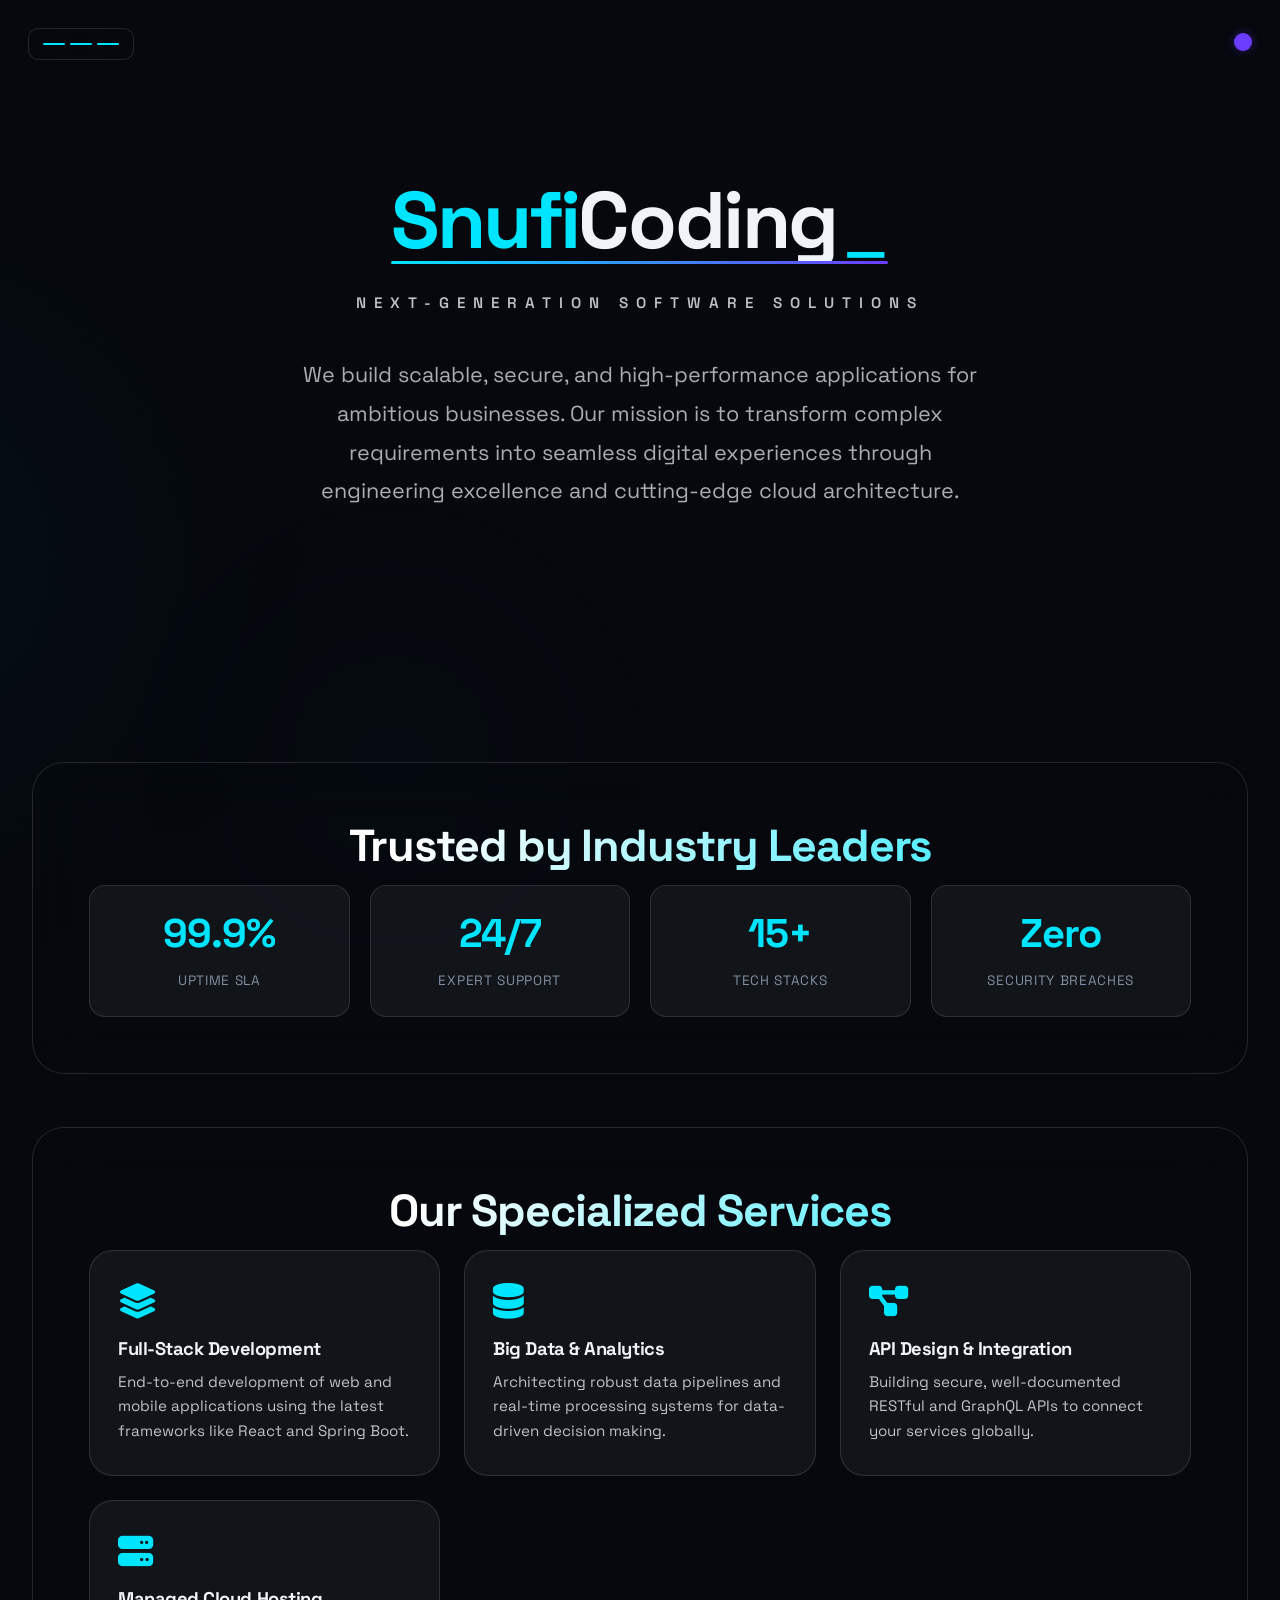
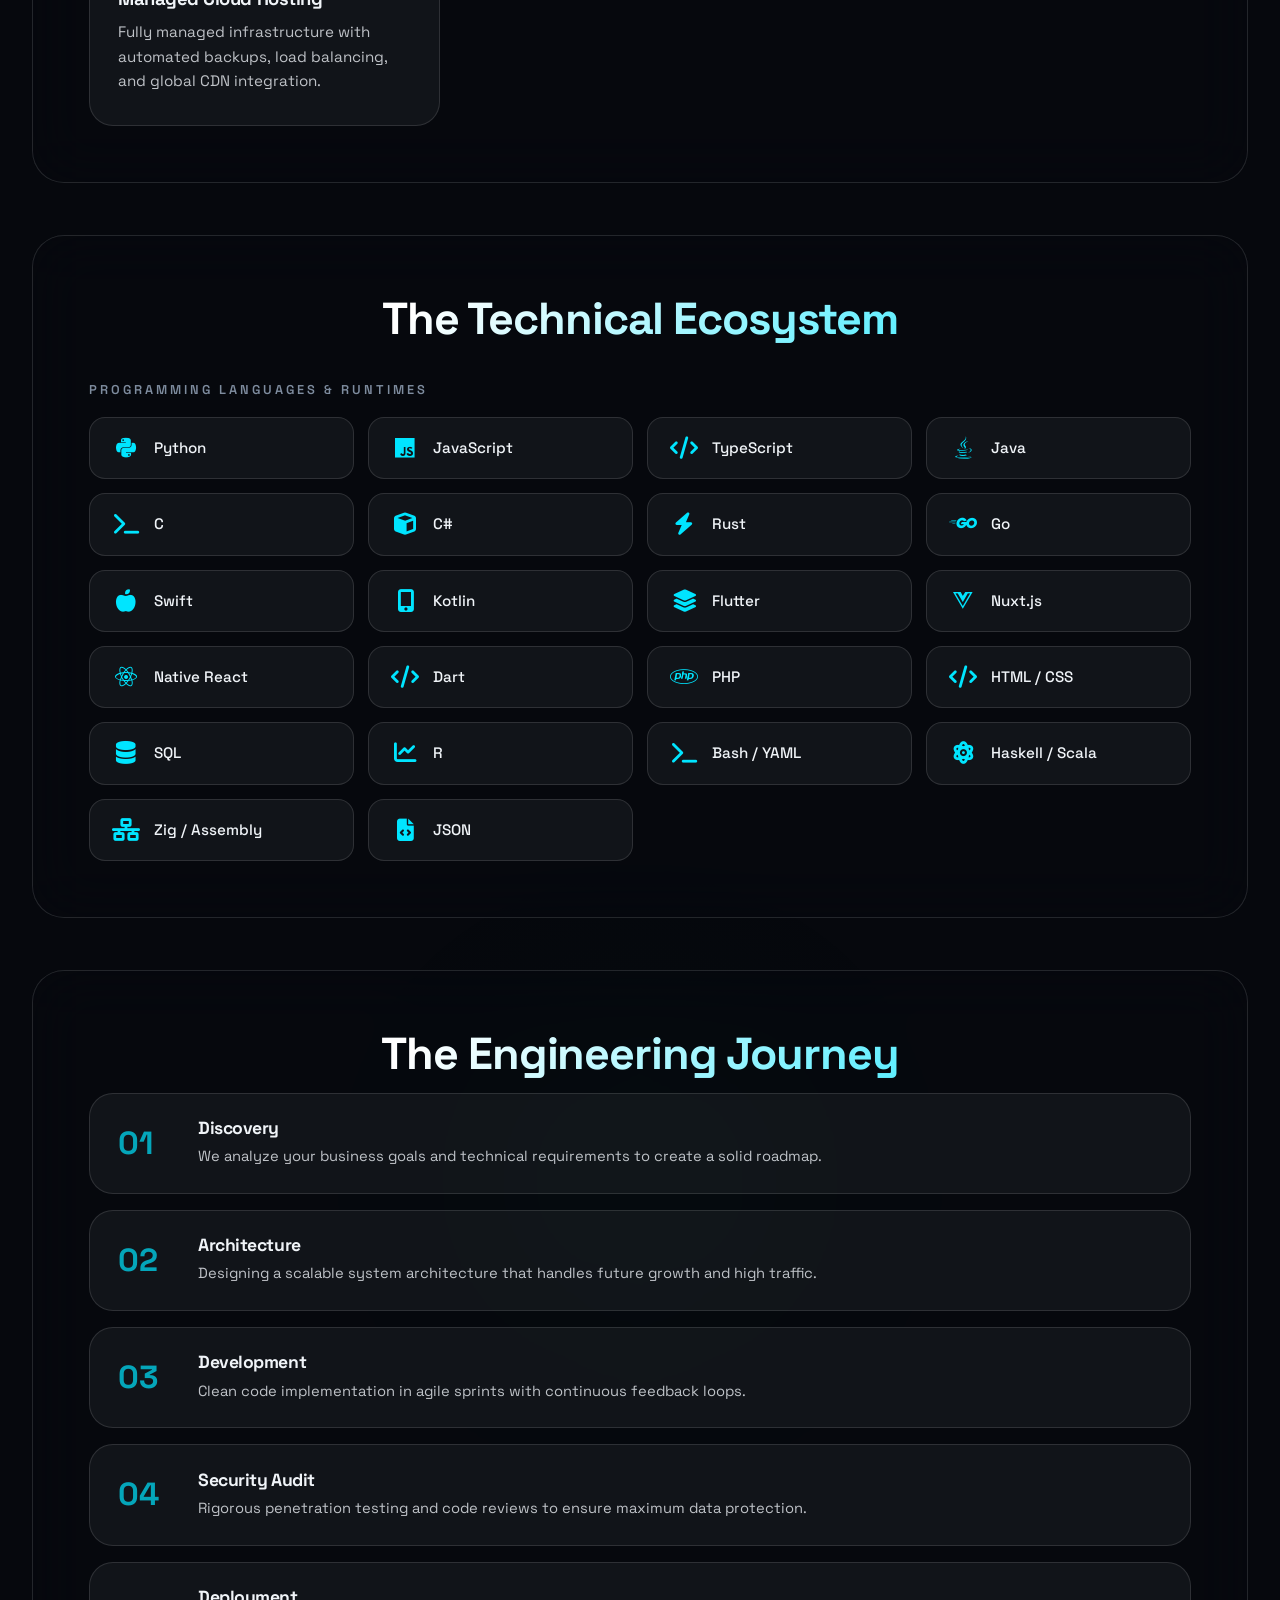
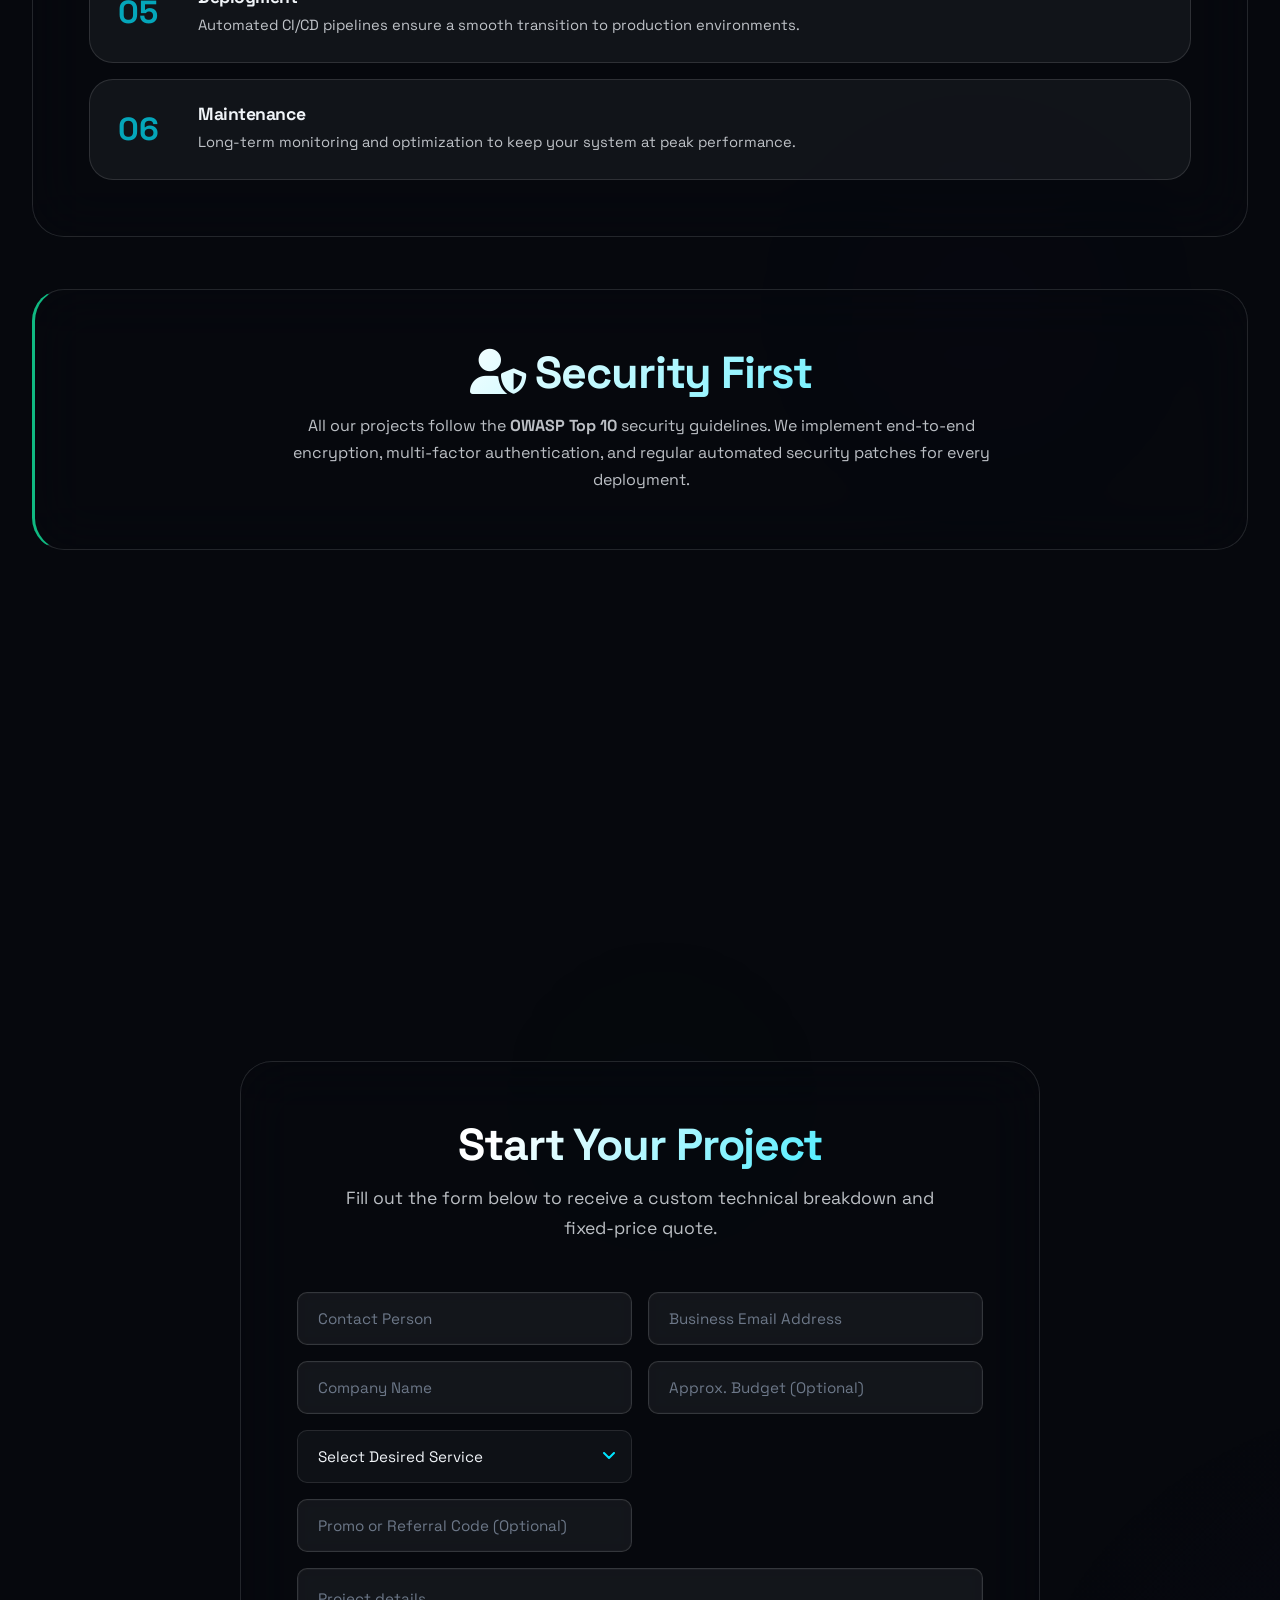
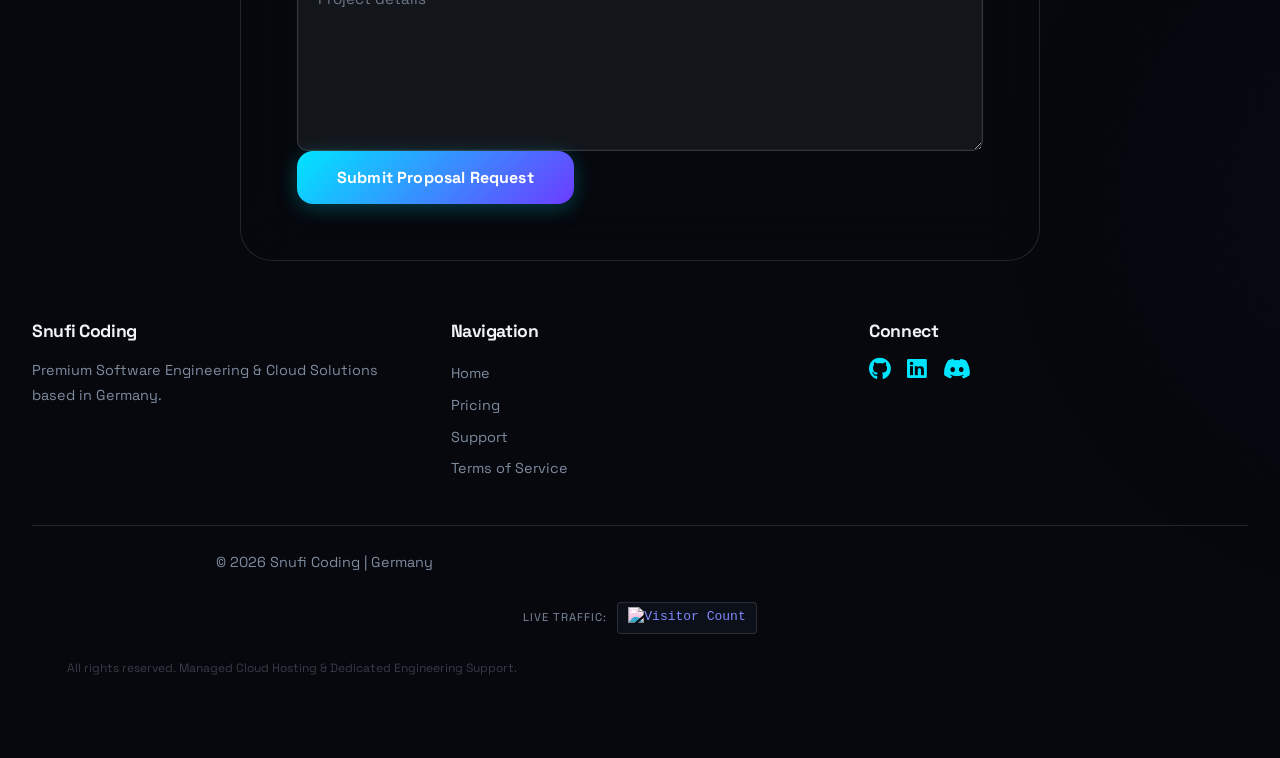
==== commit 68664f66: "Web" ====
--- a/index.html
+++ b/index.html
@@ -11,9 +11,26 @@
     <link href="https://fonts.googleapis.com/css2?family=Space+Grotesk:wght@300;400;500;600;700;800;900&display=swap" rel="stylesheet">
     <link rel="stylesheet" href="style.css">
     <link rel="stylesheet" href="https://cdnjs.cloudflare.com/ajax/libs/font-awesome/6.4.0/css/all.min.css">
+    <style>
+        /* Critical inline styles for immediate rendering */
+        .hero-section { opacity: 1; }
+    </style>
 </head>
 <body>
-    <div class="menu-btn" onclick="toggleMenu()" aria-label="Toggle navigation"><span></span><span></span><span></span></div><nav class="sidebar" id="sidebar">
+    <!-- Theme Toggle -->
+    <div class="theme-toggle dark" id="themeToggle" onclick="toggleTheme()" aria-label="Toggle theme" role="button" tabindex="0">
+        <div class="theme-toggle-slider"></div>
+    </div>
+
+    <!-- Menu Button -->
+    <button class="menu-btn" onclick="toggleMenu()" aria-label="Toggle navigation" aria-expanded="false">
+        <span></span>
+        <span></span>
+        <span></span>
+    </button>
+
+    <!-- Sidebar Navigation -->
+    <nav class="sidebar" id="sidebar" aria-label="Main navigation">
         <ul class="nav-links">
             <li><a href="index.html"><i class="fas fa-home"></i> Home</a></li>
             <li><a href="pricing.html"><i class="fas fa-tags"></i> Pricing</a></li>
@@ -50,7 +67,7 @@
         <main>
             <section class="glass-card reveal">
                 <h2 class="section-title">Trusted by Industry Leaders</h2>
-                <div class="features-grid" style="grid-template-columns: repeat(auto-fit, minmax(150px, 1fr)); text-align: center;">
+                <div class="stats-grid">
                     <div class="stat-item">
                         <h2>99.9%</h2>
                         <p>Uptime SLA</p>
@@ -171,9 +188,9 @@
                     </div>
                 </div>
             </section>
-            <section class="glass-card reveal" style="border-left: 3px solid #10b981;">
+            <section class="glass-card reveal security-section">
                 <h2 class="section-title"><i class="fas fa-user-shield"></i> Security First</h2>
-                <p style="text-align: center; color: var(--text-secondary); max-width: 700px; margin: 0 auto;">All our projects follow the <strong style="color: var(--text);">OWASP Top 10</strong> security guidelines. We implement end-to-end encryption, multi-factor authentication, and regular automated security patches for every deployment.</p>
+                <p>All our projects follow the <strong>OWASP Top 10</strong> security guidelines. We implement end-to-end encryption, multi-factor authentication, and regular automated security patches for every deployment.</p>
             </section>
             <section class="glass-card reveal">
                 <h2 class="section-title">Frequently Asked Questions</h2>
@@ -238,7 +255,7 @@
                             <option value="Other">Other</option>
                         </select>
                     </div>
-                    <div class="form-group other-request-group reveal" id="otherRequestGroup" style="display:none;">
+                    <div class="form-group other-request-group" id="otherRequestGroup">
                         <input type="text" name="otherRequest" placeholder="Describe your custom request here" class="reveal-left">
                     </div>
                     <div class="form-group-row">
@@ -267,9 +284,9 @@
                 <div>
                     <h3>Connect</h3>
                     <div class="social-links">
-                        <a href="https://github.com/itzsnufi" target="_blank" aria-label="GitHub"><i class="fab fa-github"></i></a>
-                        <a href="https://www.linkedin.com/in/jan-lukas-snufi-5718943a3/?isSelfProfile=true" target="_blank" aria-label="LinkedIn"><i class="fab fa-linkedin"></i></a>
-                        <a href="https://discord.gg/BYdf7BU8ZA" target="_blank" aria-label="Discord"><i class="fab fa-discord"></i></a>
+                        <a href="https://github.com/itzsnufi" target="_blank" rel="noopener noreferrer" aria-label="GitHub"><i class="fab fa-github"></i></a>
+                        <a href="https://www.linkedin.com/in/jan-lukas-snufi-5718943a3/?isSelfProfile=true" target="_blank" rel="noopener noreferrer" aria-label="LinkedIn"><i class="fab fa-linkedin"></i></a>
+                        <a href="https://discord.gg/BYdf7BU8ZA" target="_blank" rel="noopener noreferrer" aria-label="Discord"><i class="fab fa-discord"></i></a>
                     </div>
                 </div>
             </div>
@@ -285,21 +302,6 @@
             <p class="footer-legal">All rights reserved. Managed Cloud Hosting & Dedicated Engineering Support.</p>
         </footer>
     </div>
-    <div class="modal-overlay" id="thanks-modal">
-        <div class="modal-content">
-            <div class="modal-icon-wrapper">
-                <i class="fas fa-check-circle"></i>
-            </div>
-            <h2>Form Submitted!</h2>
-            <p class="modal-subtitle">Your project request has been received.</p>
-            <p>Our engineering team will review your details and get back to you within <strong>24 hours</strong> with a custom technical proposal and fixed-price quote.</p>
-            <div class="modal-ticket">
-                <i class="fas fa-envelope-open-text"></i>
-                <span>Confirmation sent to your inbox</span>
-            </div>
-            <button onclick="closeModal()" class="submit-btn">Awesome, Got it!</button>
-        </div>
-    </div>
     <script src="script.js"></script>
 </body>
 </html>
--- a/style.css
+++ b/style.css
@@ -9,15 +9,15 @@
   --danger: #ef4444;
   --bg: #06080d;
   --bg-elevated: #0c1018;
-  --card: rgba(12, 16, 24, 0.85);
-  --card-hover: rgba(16, 22, 32, 0.92);
+  --card: rgba(12, 16, 24, 0.16);
+  --card-hover: rgba(16, 22, 32, 0.24);
   --text: #f0f4f8;
-  --text-secondary: #94a3b8;
-  --text-muted: #64748b;
-  --glass: rgba(255, 255, 255, 0.03);
-  --glass-hover: rgba(255, 255, 255, 0.06);
-  --border: rgba(255, 255, 255, 0.07);
-  --border-hover: rgba(0, 229, 255, 0.25);
+  --text-secondary: rgba(240, 244, 248, 0.78);
+  --text-muted: rgba(148, 163, 184, 0.85);
+  --glass: rgba(255, 255, 255, 0.05);
+  --glass-hover: rgba(255, 255, 255, 0.08);
+  --border: rgba(255, 255, 255, 0.12);
+  --border-hover: rgba(0, 229, 255, 0.12);
   --gradient-primary: linear-gradient(135deg, var(--primary), var(--secondary));
   --gradient-subtle: linear-gradient(135deg, rgba(0, 229, 255, 0.1), rgba(108, 60, 255, 0.1));
   --shadow-sm: 0 2px 8px rgba(0, 0, 0, 0.3);
@@ -32,6 +32,7 @@
   --transition-smooth: 0.4s cubic-bezier(0.25, 0.46, 0.45, 0.94);
   --transition-bounce: 0.5s cubic-bezier(0.34, 1.56, 0.64, 1);
 }
+
 body.light-theme {
   --bg: #f8fafc;
   --bg-elevated: #ffffff;
@@ -49,6 +50,7 @@
   --shadow-lg: 0 16px 64px rgba(0, 0, 0, 0.1);
   --shadow-glow: 0 0 30px rgba(108, 60, 255, 0.1);
 }
+
 *, *::before, *::after {
   box-sizing: border-box;
   margin: 0;
@@ -59,6 +61,39 @@
   scroll-behavior: smooth;
   -webkit-text-size-adjust: 100%;
   text-size-adjust: 100%;
+  scroll-padding-top: 80px;
+}
+
+/* Smooth scrollbar styling */
+::-webkit-scrollbar {
+  width: 8px;
+}
+
+::-webkit-scrollbar-track {
+  background: var(--bg);
+}
+
+::-webkit-scrollbar-thumb {
+  background: rgba(0, 229, 255, 0.2);
+  border-radius: 4px;
+}
+
+::-webkit-scrollbar-thumb:hover {
+  background: rgba(0, 229, 255, 0.35);
+}
+
+/* Smooth image loading */
+img {
+  opacity: 1;
+  transition: opacity 0.3s ease;
+}
+
+img[loading="lazy"] {
+  opacity: 0;
+}
+
+img[loading="lazy"].loaded {
+  opacity: 1;
 }
 
 body {
@@ -104,10 +139,10 @@
   width: 200%;
   height: 200%;
   background:
-    radial-gradient(ellipse 600px 600px at 20% 30%, rgba(0, 229, 255, 0.06) 0%, transparent 70%),
-    radial-gradient(ellipse 500px 500px at 80% 70%, rgba(108, 60, 255, 0.05) 0%, transparent 70%),
-    radial-gradient(ellipse 400px 400px at 50% 50%, rgba(16, 185, 129, 0.03) 0%, transparent 70%);
-  animation: meshFloat 25s ease-in-out infinite alternate;
+    radial-gradient(ellipse 700px 700px at 20% 30%, rgba(0, 229, 255, 0.035) 0%, transparent 65%),
+    radial-gradient(ellipse 650px 650px at 80% 70%, rgba(108, 60, 255, 0.03) 0%, transparent 65%),
+    radial-gradient(ellipse 520px 520px at 50% 50%, rgba(16, 185, 129, 0.02) 0%, transparent 65%);
+  animation: meshFloat 32s ease-in-out infinite alternate;
   will-change: transform;
 }
 
@@ -122,8 +157,8 @@
 .bg-orb {
   position: fixed;
   border-radius: 50%;
-  filter: blur(80px);
-  opacity: 0.4;
+  filter: blur(100px);
+  opacity: 0.22;
   pointer-events: none;
   z-index: -1;
   will-change: transform;
@@ -186,17 +221,18 @@
   border-radius: var(--radius-xl);
   padding: 56px;
   margin-bottom: 52px;
-  backdrop-filter: blur(20px);
-  -webkit-backdrop-filter: blur(20px);
-  transition: transform var(--transition-smooth), border-color var(--transition-smooth), box-shadow var(--transition-smooth);
+  backdrop-filter: blur(30px);
+  -webkit-backdrop-filter: blur(30px);
+  transition: transform var(--transition-smooth), border-color var(--transition-smooth), box-shadow var(--transition-smooth), background var(--transition-smooth);
   will-change: transform;
   contain: content;
 }
 
 .glass-card:hover {
   transform: translateY(-3px);
-  border-color: var(--border-hover);
-  box-shadow: var(--shadow-glow);
+  background: rgba(16, 22, 32, 0.22);
+  border-color: rgba(255, 255, 255, 0.16);
+  box-shadow: 0 14px 46px rgba(0, 229, 255, 0.12);
 }
 
 .section-title {
@@ -233,7 +269,7 @@
   text-align: center;
   padding: 100px 0 60px;
   position: relative;
-  gap: 20px;
+  gap: 18px;
 }
 
 .logo {
@@ -272,20 +308,20 @@
 .subtitle {
   letter-spacing: 8px;
   text-transform: uppercase;
-  font-size: 0.85rem;
-  font-weight: 500;
-  color: var(--text-secondary);
-  margin-bottom: 28px;
-  opacity: 0;
+  font-size: 0.95rem;
+  font-weight: 600;
+  color: rgba(240, 244, 248, 0.78);
+  margin-bottom: 22px;
+  opacity: 1;
   animation: fadeUp 0.8s ease-out 0.4s forwards;
 }
 
 .hero-description {
-  color: var(--text-secondary);
+  color: rgba(240, 244, 248, 0.7);
   font-size: clamp(1.1rem, 2vw, 1.35rem);
   max-width: 700px;
   margin: 0 auto 40px;
-  opacity: 0;
+  opacity: 1;
   animation: fadeUp 0.8s ease-out 0.7s forwards;
   line-height: 1.8;
 }
@@ -364,6 +400,14 @@
   box-shadow: 0 4px 20px rgba(0, 229, 255, 0.15);
 }
 
+/* Stats Grid */
+.stats-grid {
+  display: grid;
+  grid-template-columns: repeat(auto-fit, minmax(150px, 1fr));
+  gap: 20px;
+  text-align: center;
+}
+
 .stat-item {
   padding: 24px 16px;
   border-radius: var(--radius-md);
@@ -390,9 +434,13 @@
   color: var(--text-muted);
   letter-spacing: 0.05em;
   text-transform: uppercase;
-}
-
+  margin: 0;
+  max-width: none;
+}
+
+/* Features Grid */
 .features-grid {
+  display: grid;
   grid-template-columns: repeat(auto-fit, minmax(260px, 1fr));
   gap: 24px;
 }
@@ -453,30 +501,16 @@
   color: var(--text-secondary);
   font-size: 0.95rem;
   line-height: 1.6;
-}
-
-.tech-tags {
-  display: flex;
-  gap: 8px;
-  margin-top: 16px;
-}
-
-.tech-tag {
-  background: var(--primary-dim);
-  color: var(--primary);
-  padding: 5px 14px;
-  border-radius: 20px;
-  font-size: 0.75rem;
-  font-weight: 600;
-  border: 1px solid rgba(0, 229, 255, 0.2);
-  transition: all var(--transition-fast);
-  letter-spacing: 0.02em;
-}
-
-.tech-tag:hover {
-  background: rgba(0, 229, 255, 0.2);
-  transform: translateY(-2px);
-  box-shadow: 0 4px 12px rgba(0, 229, 255, 0.15);
+  max-width: none;
+}
+
+/* Tech Stack */
+.tech-group {
+  margin-bottom: 32px;
+}
+
+.tech-group:last-child {
+  margin-bottom: 0;
 }
 
 .tech-group h3 {
@@ -484,6 +518,7 @@
   letter-spacing: 3px;
   margin: 36px 0 20px;
   font-weight: 600;
+  color: var(--text-muted);
 }
 
 .tech-group:first-child h3 {
@@ -549,9 +584,11 @@
   filter: drop-shadow(0 0 8px var(--primary-glow));
 }
 
+/* Workflow Steps */
 .workflow-steps {
   display: flex;
   flex-direction: column;
+  gap: 16px;
 }
 
 .workflow-step {
@@ -611,151 +648,25 @@
   color: var(--text-secondary);
   font-size: 0.92rem;
   line-height: 1.6;
-}
-
-.pricing-grid {
-  display: grid;
-  grid-template-columns: repeat(auto-fit, minmax(280px, 1fr));
-}
-
-.pricing-card {
-  background: var(--card);
-  border: 1px solid var(--border);
-  border-radius: var(--radius-xl);
-  padding: 40px 32px;
+  max-width: none;
+}
+
+/* Security Section */
+.security-section {
+  border-left: 3px solid var(--accent);
   text-align: center;
-  transition: all var(--transition-smooth);
-  position: relative;
+}
+
+.security-section p {
+  text-align: center;
+  color: var(--text-secondary);
+  max-width: 700px;
+  margin: 0 auto;
+}
+
+/* FAQ */
+.faq-wrapper {
   display: flex;
-  flex-direction: column;
-  overflow: hidden;
-}
-
-.pricing-card::before {
-  content: '';
-  position: absolute;
-  top: 0;
-  left: 0;
-  right: 0;
-  height: 3px;
-  background: var(--gradient-primary);
-  opacity: 0;
-  transition: opacity var(--transition-smooth);
-}
-
-.pricing-card:hover {
-  transform: translateY(-6px);
-  border-color: var(--border-hover);
-  box-shadow: var(--shadow-md), var(--shadow-glow);
-}
-
-.pricing-card:hover::before {
-  opacity: 1;
-}
-
-.pricing-card.featured {
-  border: 2px solid var(--primary);
-  transform: scale(1.03);
-  box-shadow: var(--shadow-glow);
-}
-
-.pricing-card.featured::before {
-  opacity: 1;
-}
-
-.pricing-card.featured:hover {
-  transform: scale(1.03) translateY(-6px);
-}
-
-.tier-label {
-  font-size: 0.85rem;
-  font-weight: 700;
-  text-transform: uppercase;
-  letter-spacing: 3px;
-  color: var(--text-muted);
-  margin-bottom: 16px;
-}
-
-.price {
-  font-size: 1rem;
-  color: var(--text-secondary);
-  margin-bottom: 8px;
-}
-
-.price span {
-  font-size: 3rem;
-  font-weight: 900;
-  color: var(--text);
-  display: block;
-  line-height: 1.1;
-}
-
-.price-desc {
-  color: var(--text-muted);
-  font-size: 0.9rem;
-  margin-bottom: 24px;
-}
-
-.price-features {
-  list-style: none;
-  padding: 0;
-  text-align: left;
-  margin: 24px 0 32px;
-  flex-grow: 1;
-}
-
-.price-features li {
-  padding: 10px 0;
-  display: flex;
-  align-items: center;
-  gap: 12px;
-  font-size: 0.92rem;
-  color: var(--text-secondary);
-  border-bottom: 1px solid var(--border);
-  transition: color var(--transition-fast);
-}
-
-.price-features li:last-child {
-  border-bottom: none;
-}
-
-.price-features li:hover {
-  color: var(--text);
-}
-
-.price-features i {
-  color: var(--accent);
-  font-size: 0.85rem;
-  flex-shrink: 0;
-}
-
-.popular-badge {
-  position: absolute;
-  top: -1px;
-  left: 50%;
-  transform: translateX(-50%);
-  background: var(--gradient-primary);
-  color: #fff;
-  padding: 6px 24px;
-  border-radius: 0 0 var(--radius-sm) var(--radius-sm);
-  font-weight: 700;
-  font-size: 0.75rem;
-  text-transform: uppercase;
-  letter-spacing: 1px;
-}
-
-.price-tag {
-  margin-top: 16px;
-  padding: 8px 16px;
-  background: var(--primary-dim);
-  color: var(--primary);
-  border-radius: var(--radius-sm);
-  font-weight: 700;
-  font-size: 0.9rem;
-  display: inline-block;
-}
-
-.faq-wrapper {
   flex-direction: column;
   gap: 12px;
 }
@@ -816,12 +727,39 @@
   color: var(--text-secondary);
   font-size: 0.95rem;
   line-height: 1.7;
-}
-
-form input {
+  max-width: none;
+}
+
+/* Contact Form */
+.contact-section {
+  max-width: 800px;
+  margin: 0 auto;
+}
+
+.form-group-row {
+  display: grid;
+  grid-template-columns: 1fr 1fr;
+  gap: 16px;
+  margin-bottom: 16px;
+}
+
+.form-group {
+  margin-bottom: 16px;
+}
+
+.form-group.other-request-group {
+  display: none;
+}
+
+.form-group.other-request-group.visible {
+  display: block;
+}
+
+form input,
+form textarea {
   width: 100%;
-  background: rgba(0, 0, 0, 0.25);
-  border: 1px solid var(--border);
+  background: rgba(255, 255, 255, 0.06);
+  border: 1px solid rgba(255, 255, 255, 0.14);
   padding: 16px 20px;
   border-radius: var(--radius-sm);
   color: var(--text);
@@ -829,41 +767,44 @@
   font-size: 0.95rem;
   transition: border-color var(--transition-fast), box-shadow var(--transition-fast), background var(--transition-fast);
   outline: none;
+  box-shadow: inset 0 0 0 1px rgba(255,255,255,0.02);
+  backdrop-filter: blur(12px);
+  -webkit-backdrop-filter: blur(12px);
 }
 
 .light-theme form input,
 .light-theme form textarea {
-  background: rgba(0, 0, 0, 0.03);
+  background: rgba(255, 255, 255, 0.08);
 }
 
 form input:focus,
 form textarea:focus {
   border-color: var(--primary);
-  box-shadow: 0 0 0 3px var(--primary-dim);
-  background: rgba(0, 0, 0, 0.35);
+  box-shadow: 0 0 0 3px rgba(0, 229, 255, 0.12);
+  background: rgba(255, 255, 255, 0.14);
 }
 
 .light-theme form input:focus,
 .light-theme form textarea:focus {
-  background: rgba(0, 0, 0, 0.05);
+  background: rgba(255, 255, 255, 0.16);
 }
 
 form input::placeholder,
 form textarea::placeholder {
-  color: var(--text-muted);
+  color: rgba(148, 163, 184, 0.7);
 }
 
 .service-select {
   width: 100%;
-  background: rgba(0, 0, 0, 0.25);
-  border: 1px solid var(--border);
+  background: rgba(255, 255, 255, 0.04);
+  border: 1px solid rgba(255, 255, 255, 0.10);
   border-radius: var(--radius-sm);
   color: var(--text);
   font-family: inherit;
   font-size: 0.95rem;
   padding: 16px 20px;
   padding-right: 44px;
-  transition: border-color var(--transition-fast), box-shadow var(--transition-fast);
+  transition: border-color var(--transition-fast), box-shadow var(--transition-fast), background var(--transition-fast);
   outline: none;
   cursor: pointer;
   appearance: none;
@@ -915,31 +856,28 @@
   }
 }
 
-.form-group-row {
-  display: grid;
-  grid-template-columns: 1fr 1fr;
-  gap: 16px;
-  margin-bottom: 0;
-}
-
-.form-group-row input {
-  margin-bottom: 0;
-}
-
-.form-group {
-  margin-bottom: 16px;
-}
-
-.form-group.other-request-group {
+form textarea {
   display: block;
-}
-
-form textarea {
+  width: 100%;
   margin-top: 16px;
+  border: 1px solid rgba(255, 255, 255, 0.14);
+  color: var(--text);
+  padding: 18px 20px;
+  border-radius: var(--radius-sm);
+  font-family: inherit;
+  font-size: 0.95rem;
+  line-height: 1.6;
+  transition: border-color var(--transition-fast), box-shadow var(--transition-fast), background var(--transition-fast);
+  outline: none;
+  box-sizing: border-box;
+  box-shadow: inset 0 0 0 1px rgba(255,255,255,0.03);
+  backdrop-filter: blur(12px);
+  -webkit-backdrop-filter: blur(12px);
   resize: vertical;
-  min-height: 140px;
-}
-
+  min-height: 120px;
+}
+
+/* Modal */
 .modal-overlay {
   position: fixed;
   inset: 0;
@@ -1055,6 +993,7 @@
   color: var(--primary);
 }
 
+/* Menu Button */
 .menu-btn {
   position: fixed;
   top: 28px;
@@ -1069,6 +1008,7 @@
   transition: all var(--transition-fast);
   backdrop-filter: blur(20px);
   -webkit-backdrop-filter: blur(20px);
+  z-index: 2001;
 }
 
 .menu-btn:hover {
@@ -1098,6 +1038,7 @@
   transform: rotate(-45deg) translate(6px, -6px);
 }
 
+/* Sidebar */
 .sidebar {
   position: fixed;
   top: 0;
@@ -1182,6 +1123,7 @@
   transform: translateY(-2px);
 }
 
+/* Theme Toggle */
 .theme-toggle {
   position: fixed;
   top: 28px;
@@ -1197,6 +1139,7 @@
   align-items: center;
   backdrop-filter: blur(20px);
   -webkit-backdrop-filter: blur(20px);
+  cursor: pointer;
 }
 
 .theme-toggle:hover {
@@ -1220,6 +1163,7 @@
   box-shadow: 0 0 10px rgba(108, 60, 255, 0.4);
 }
 
+/* Reveal Animations */
 .reveal {
   opacity: 0;
   transform: translateY(40px);
@@ -1262,6 +1206,7 @@
     transform: translateY(0);
   }
 }
+
 @keyframes glow {
   0%, 100% {
     box-shadow: 0 4px 20px rgba(0, 229, 255, 0.25);
@@ -1275,6 +1220,7 @@
   animation: glow 3s ease-in-out infinite;
 }
 
+/* Loading Overlay */
 .loading-overlay {
   position: fixed;
   inset: 0;
@@ -1305,6 +1251,7 @@
   to { transform: rotate(360deg); }
 }
 
+/* Progress Indicator */
 .progress-indicator {
   position: fixed;
   top: 0;
@@ -1319,14 +1266,11 @@
   height: 100%;
   background: var(--gradient-primary);
   width: 0%;
-  animation: progressFill 2s ease-out forwards;
   border-radius: 0 2px 2px 0;
-}
-
-@keyframes progressFill {
-  to { width: 100%; }
-}
-
+  transition: width 0.05s linear;
+}
+
+/* Error Notification */
 .error-notification {
   position: fixed;
   top: 24px;
@@ -1345,6 +1289,66 @@
   box-shadow: var(--shadow-lg);
 }
 
+.success-notification {
+  position: fixed;
+  top: 24px;
+  right: 24px;
+  background: rgba(15, 23, 42, 0.95);
+  color: #fff;
+  padding: 20px 24px;
+  border-radius: var(--radius-sm);
+  border-left: 4px solid var(--accent);
+  z-index: 99999;
+  animation: slideInRight 0.4s ease-out;
+  backdrop-filter: blur(12px);
+  max-width: 420px;
+  font-size: 0.95rem;
+  line-height: 1.6;
+  box-shadow: var(--shadow-lg);
+  display: flex;
+  align-items: center;
+  gap: 14px;
+  pointer-events: auto;
+}
+
+.success-notification i {
+  font-size: 1.5rem;
+  color: var(--accent);
+  flex-shrink: 0;
+}
+
+.success-notification-content {
+  flex: 1;
+}
+
+.success-notification-title {
+  font-weight: 700;
+  color: var(--accent);
+  margin-bottom: 4px;
+  font-size: 1rem;
+}
+
+.success-notification-message {
+  color: rgba(255, 255, 255, 0.85);
+  font-size: 0.9rem;
+}
+
+.success-notification-close {
+  background: none;
+  border: none;
+  color: rgba(255, 255, 255, 0.6);
+  cursor: pointer;
+  padding: 4px;
+  font-size: 1.2rem;
+  line-height: 1;
+  transition: color var(--transition-fast);
+  flex-shrink: 0;
+}
+
+.success-notification-close:hover {
+  color: #fff;
+}
+
 @keyframes slideInRight {
   from {
     opacity: 0;
@@ -1356,6 +1360,7 @@
   }
 }
 
+/* Confetti */
 .confetti {
   position: fixed;
   width: 8px;
@@ -1376,6 +1381,7 @@
   }
 }
 
+/* Page Transition */
 .page-transition {
   position: fixed;
   inset: 0;
@@ -1400,6 +1406,7 @@
   font-weight: 600;
 }
 
+/* Terms & Legal */
 .terms-content {
   max-width: 800px;
   margin: 0 auto;
@@ -1439,6 +1446,7 @@
   font-size: 0.95rem;
   line-height: 1.7;
   margin-bottom: 12px;
+  max-width: none;
 }
 
 .term-section p strong {
@@ -1501,6 +1509,7 @@
   font-size: 0.92rem;
   line-height: 1.7;
   margin-bottom: 12px;
+  max-width: none;
 }
 
 .impressum-info p strong {
@@ -1539,6 +1548,7 @@
   font-size: 0.9rem;
 }
 
+/* Footer */
 footer {
   padding: 60px 0 40px;
   text-align: center;
@@ -1645,6 +1655,7 @@
   margin-top: 24px;
 }
 
+/* Ripple Effect */
 .ripple {
   border-radius: 50%;
   background: rgba(255, 255, 255, 0.5);
@@ -1687,6 +1698,7 @@
   transform: translateY(-3px);
 }
 
+/* Responsive Design */
 @media (max-width: 768px) {
   .container {
     padding: 60px 16px 30px;
@@ -2108,12 +2120,12 @@
 }
 
 /* CTA section shimmer */
-section[style*="border-left: 3px solid var(--primary)"] {
+section[style*="border-left: 3px solid var(--accent)"] {
   position: relative;
   overflow: hidden;
 }
 
-section[style*="border-left: 3px solid var(--primary)"]::before {
+section[style*="border-left: 3px solid var(--accent)"]::before {
   content: '';
   position: absolute;
   top: 0;
@@ -2127,6 +2139,22 @@
 /* Stat counter glow */
 .stat-item:hover h2 {
   text-shadow: 0 0 20px var(--primary-glow);
+}
+
+#cursorLight {
+  position: fixed;
+  width: 96px;
+  height: 96px;
+  margin-left: -48px;
+  margin-top: -48px;
+  border-radius: 50%;
+  pointer-events: none;
+  z-index: 99999;
+  opacity: 0;
+  transition: opacity 0.15s ease, transform 0.15s ease;
+  background: radial-gradient(circle, rgba(0, 229, 255, 0.35) 0%, rgba(0, 229, 255, 0.16) 25%, rgba(0, 229, 255, 0.06) 45%, transparent 65%);
+  box-shadow: 0 0 40px rgba(0, 229, 255, 0.18), inset 0 0 18px rgba(255, 255, 255, 0.15);
+  mix-blend-mode: screen;
 }
 
 @media print {
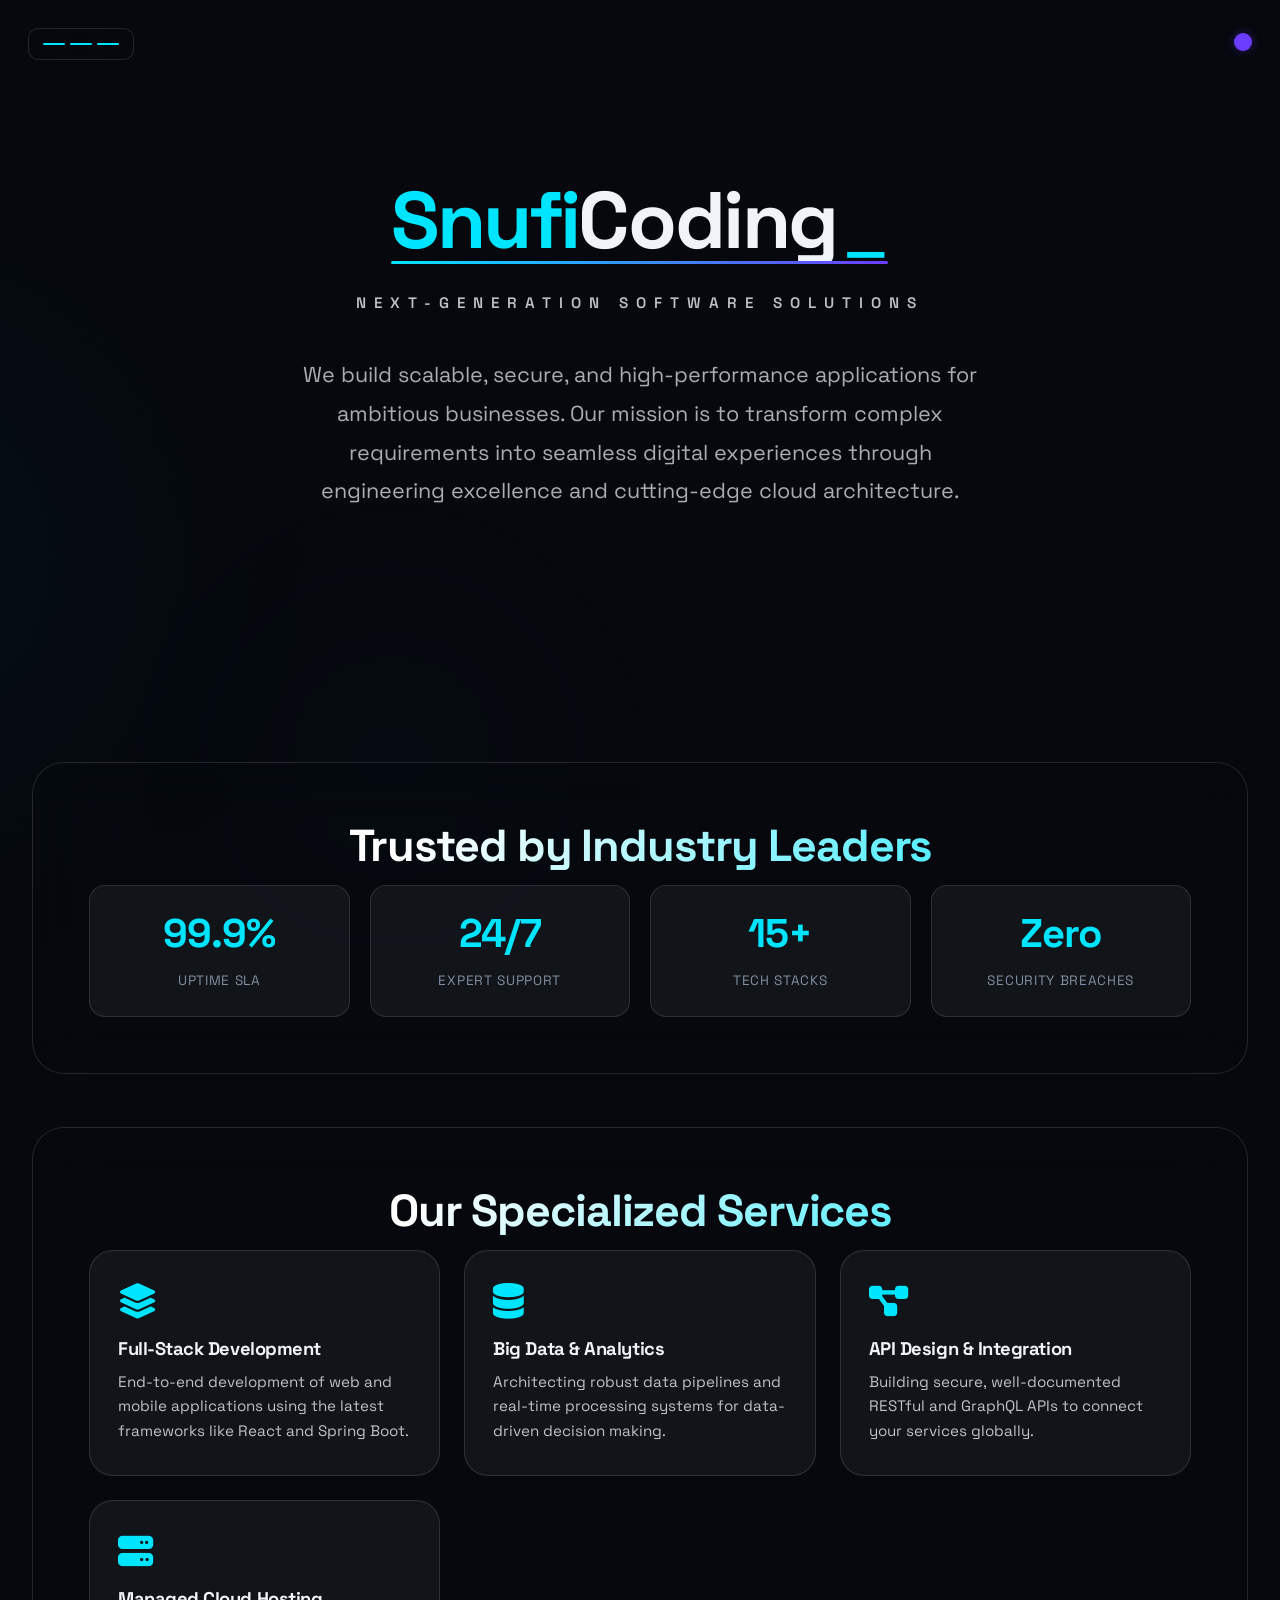
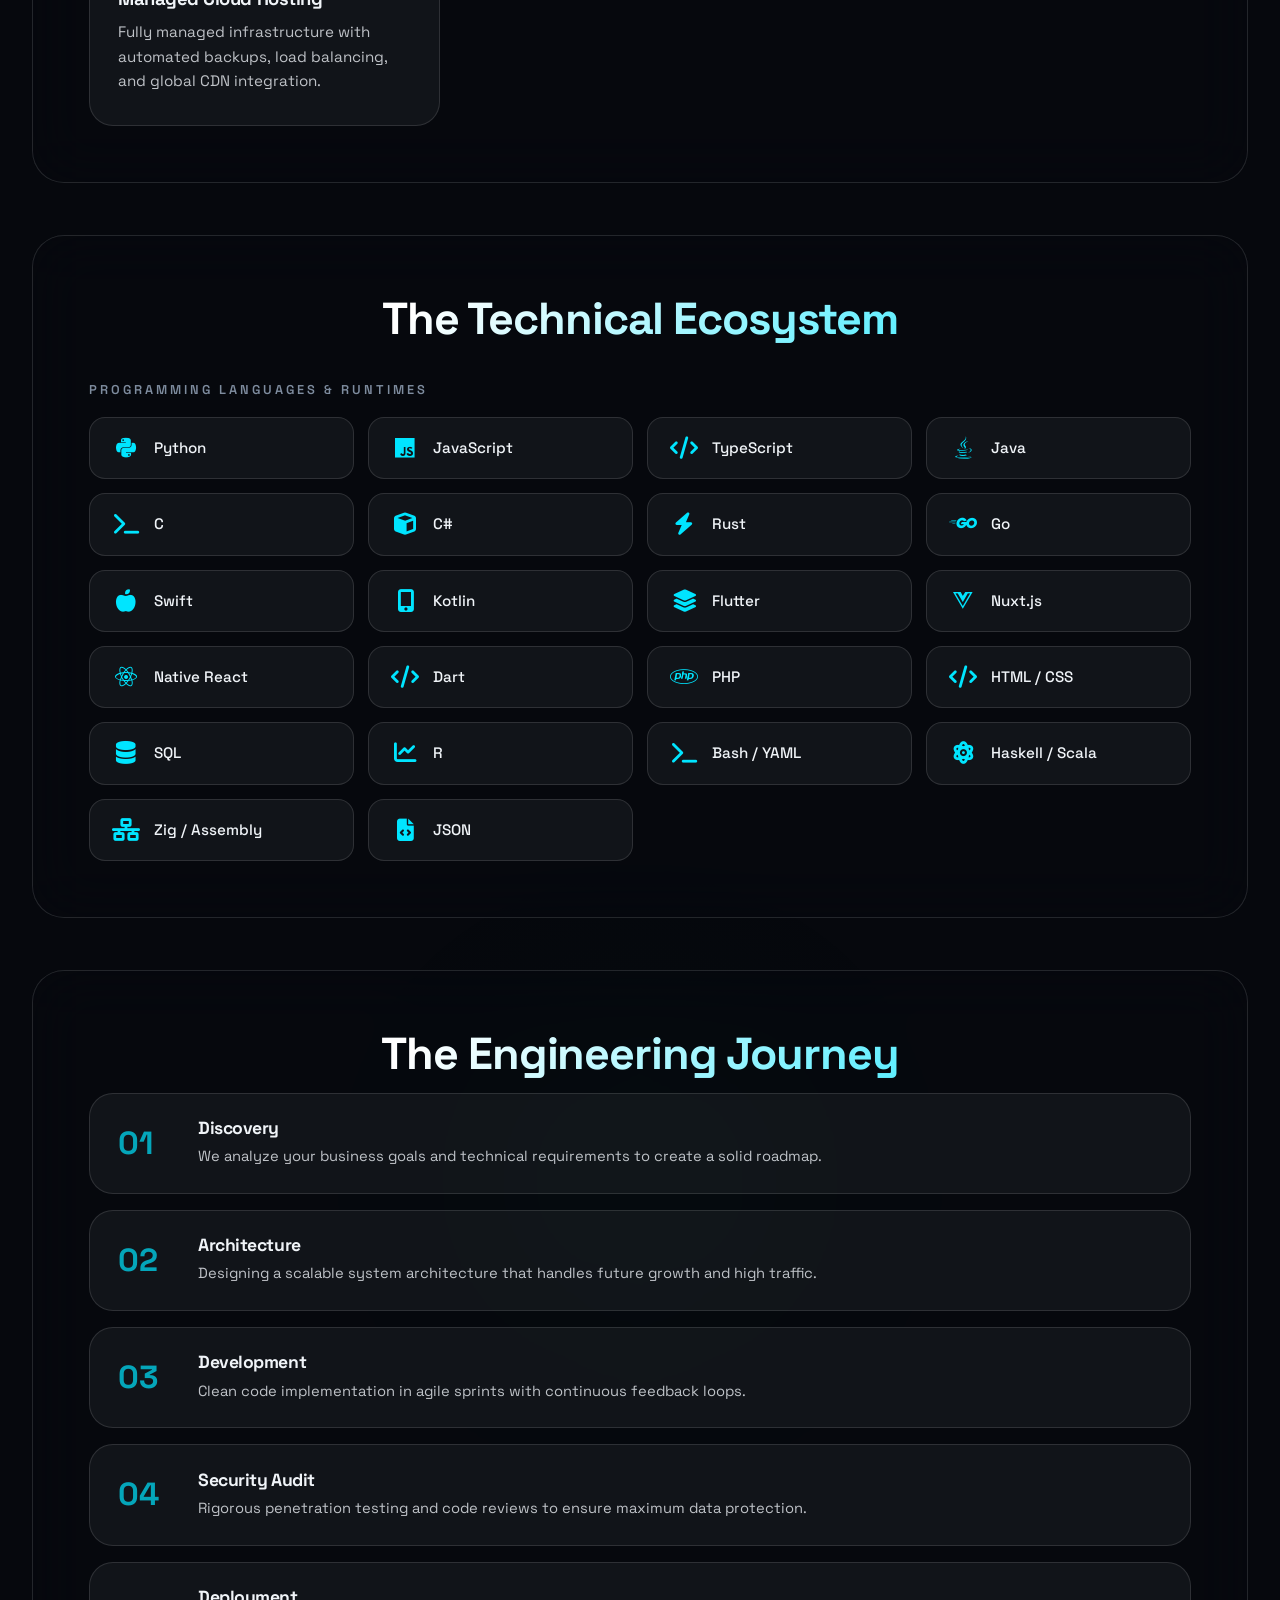
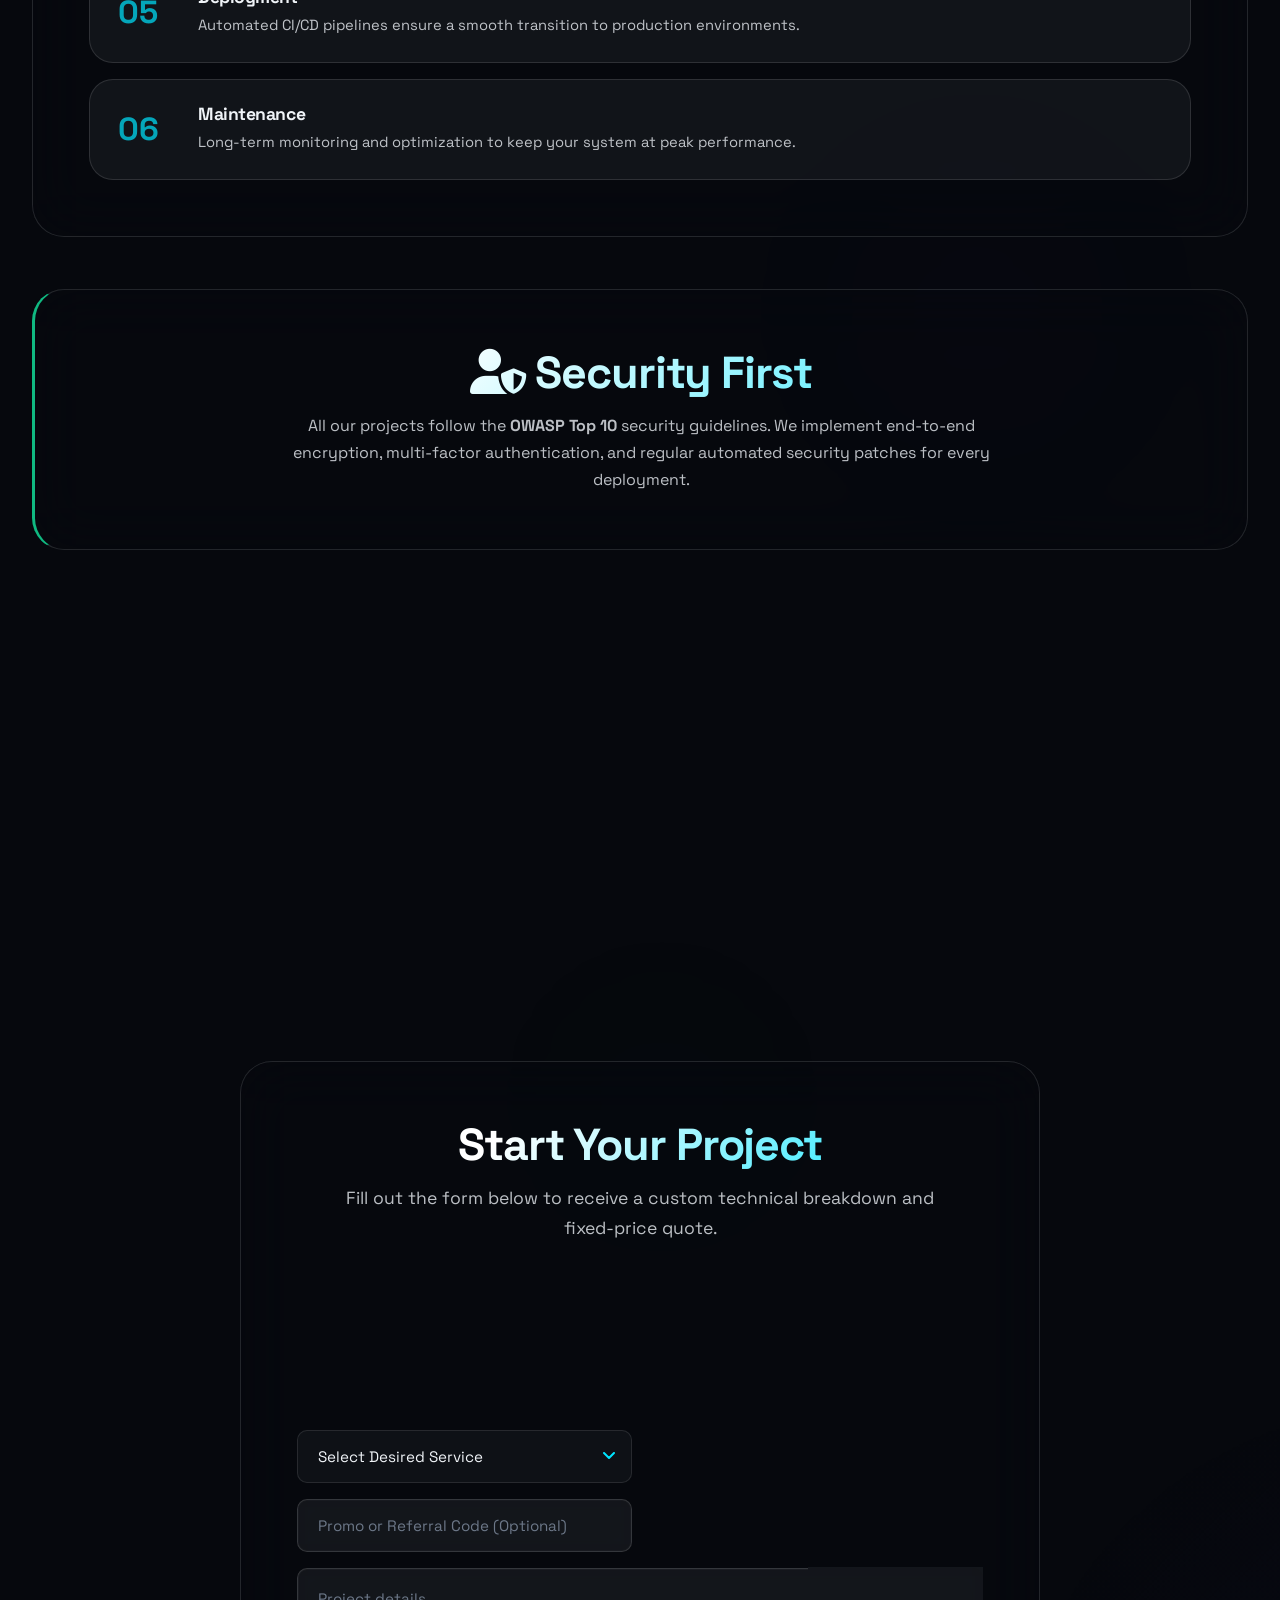
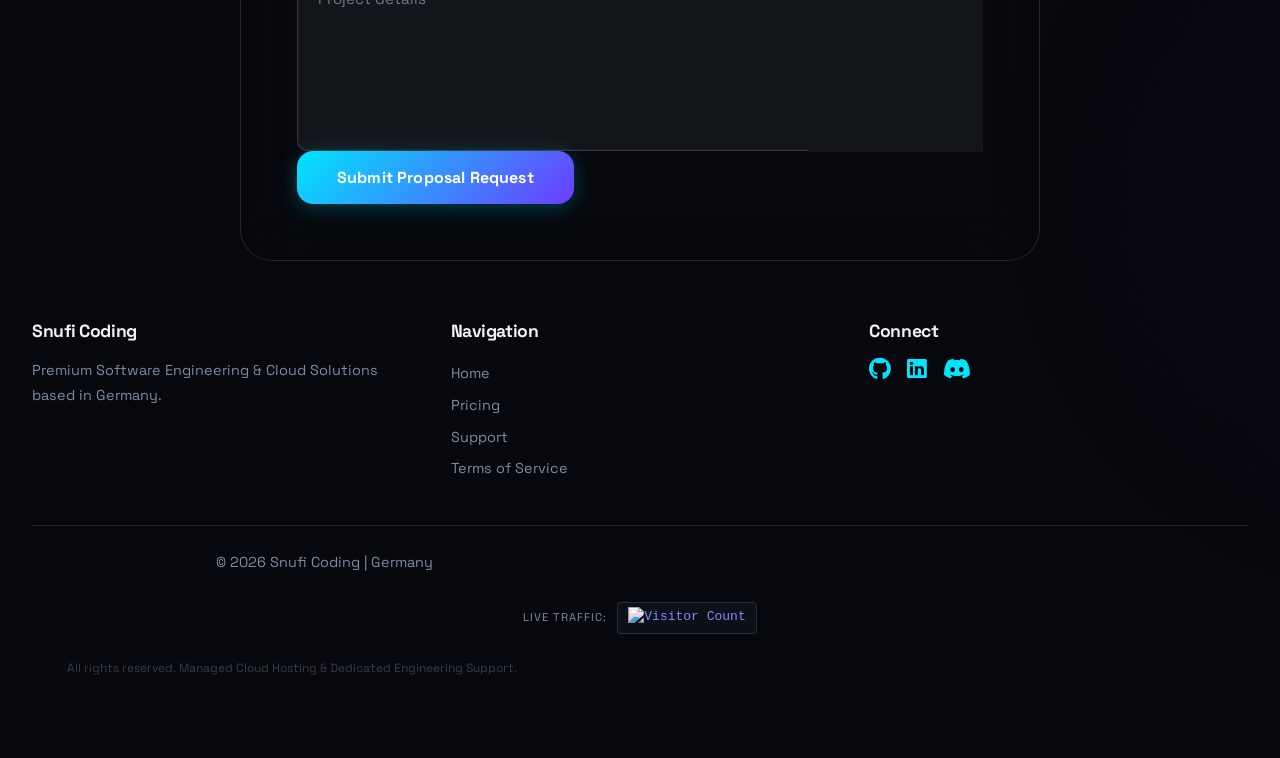
==== commit bdd40fa6: "code cleaned" ====
--- a/index.html
+++ b/index.html
@@ -12,24 +12,23 @@
     <link rel="stylesheet" href="style.css">
     <link rel="stylesheet" href="https://cdnjs.cloudflare.com/ajax/libs/font-awesome/6.4.0/css/all.min.css">
     <style>
-        /* Critical inline styles for immediate rendering */
         .hero-section { opacity: 1; }
     </style>
 </head>
 <body>
-    <!-- Theme Toggle -->
+    
     <div class="theme-toggle dark" id="themeToggle" onclick="toggleTheme()" aria-label="Toggle theme" role="button" tabindex="0">
         <div class="theme-toggle-slider"></div>
     </div>
 
-    <!-- Menu Button -->
+    
     <button class="menu-btn" onclick="toggleMenu()" aria-label="Toggle navigation" aria-expanded="false">
         <span></span>
         <span></span>
         <span></span>
     </button>
 
-    <!-- Sidebar Navigation -->
+    
     <nav class="sidebar" id="sidebar" aria-label="Main navigation">
         <ul class="nav-links">
             <li><a href="index.html"><i class="fas fa-home"></i> Home</a></li>
--- a/style.css
+++ b/style.css
@@ -1,2181 +1,2302 @@
-:root {
-  --primary: #00e5ff;
-  --primary-dim: rgba(0, 229, 255, 0.15);
-  --primary-glow: rgba(0, 229, 255, 0.4);
-  --secondary: #6c3cff;
-  --secondary-dim: rgba(108, 60, 255, 0.15);
-  --accent: #10b981;
-  --accent-dim: rgba(16, 185, 129, 0.15);
-  --danger: #ef4444;
-  --bg: #06080d;
-  --bg-elevated: #0c1018;
-  --card: rgba(12, 16, 24, 0.16);
-  --card-hover: rgba(16, 22, 32, 0.24);
-  --text: #f0f4f8;
-  --text-secondary: rgba(240, 244, 248, 0.78);
-  --text-muted: rgba(148, 163, 184, 0.85);
-  --glass: rgba(255, 255, 255, 0.05);
-  --glass-hover: rgba(255, 255, 255, 0.08);
-  --border: rgba(255, 255, 255, 0.12);
-  --border-hover: rgba(0, 229, 255, 0.12);
-  --gradient-primary: linear-gradient(135deg, var(--primary), var(--secondary));
-  --gradient-subtle: linear-gradient(135deg, rgba(0, 229, 255, 0.1), rgba(108, 60, 255, 0.1));
-  --shadow-sm: 0 2px 8px rgba(0, 0, 0, 0.3);
-  --shadow-md: 0 8px 32px rgba(0, 0, 0, 0.4);
-  --shadow-lg: 0 16px 64px rgba(0, 0, 0, 0.5);
-  --shadow-glow: 0 0 30px rgba(0, 229, 255, 0.15);
-  --radius-sm: 10px;
-  --radius-md: 16px;
-  --radius-lg: 24px;
-  --radius-xl: 32px;
-  --transition-fast: 0.2s cubic-bezier(0.4, 0, 0.2, 1);
-  --transition-smooth: 0.4s cubic-bezier(0.25, 0.46, 0.45, 0.94);
-  --transition-bounce: 0.5s cubic-bezier(0.34, 1.56, 0.64, 1);
-}
-
-body.light-theme {
-  --bg: #f8fafc;
-  --bg-elevated: #ffffff;
-  --card: rgba(255, 255, 255, 0.9);
-  --card-hover: rgba(255, 255, 255, 0.95);
-  --text: #0f172a;
-  --text-secondary: #475569;
-  --text-muted: #94a3b8;
-  --glass: rgba(0, 0, 0, 0.02);
-  --glass-hover: rgba(0, 0, 0, 0.04);
-  --border: rgba(0, 0, 0, 0.08);
-  --border-hover: rgba(108, 60, 255, 0.3);
-  --shadow-sm: 0 2px 8px rgba(0, 0, 0, 0.06);
-  --shadow-md: 0 8px 32px rgba(0, 0, 0, 0.08);
-  --shadow-lg: 0 16px 64px rgba(0, 0, 0, 0.1);
-  --shadow-glow: 0 0 30px rgba(108, 60, 255, 0.1);
-}
-
-*, *::before, *::after {
-  box-sizing: border-box;
-  margin: 0;
-  padding: 0;
-}
-
-html {
-  scroll-behavior: smooth;
-  -webkit-text-size-adjust: 100%;
-  text-size-adjust: 100%;
-  scroll-padding-top: 80px;
-}
-
-/* Smooth scrollbar styling */
-::-webkit-scrollbar {
-  width: 8px;
-}
-
-::-webkit-scrollbar-track {
-  background: var(--bg);
-}
-
-::-webkit-scrollbar-thumb {
-  background: rgba(0, 229, 255, 0.2);
-  border-radius: 4px;
-}
-
-::-webkit-scrollbar-thumb:hover {
-  background: rgba(0, 229, 255, 0.35);
-}
-
-/* Smooth image loading */
-img {
-  opacity: 1;
-  transition: opacity 0.3s ease;
-}
-
-img[loading="lazy"] {
-  opacity: 0;
-}
-
-img[loading="lazy"].loaded {
-  opacity: 1;
-}
-
-body {
-  background: var(--bg);
-  color: var(--text);
-  font-family: 'Space Grotesk', system-ui, -apple-system, sans-serif;
-  line-height: 1.6;
-  overflow-x: hidden;
-  -webkit-font-smoothing: antialiased;
-  -moz-osx-font-smoothing: grayscale;
-  contain: layout style;
-}
-
-h1, h2, h3, h4 {
-  letter-spacing: -0.025em;
-  line-height: 1.2;
-  font-weight: 700;
-}
-
-p {
-  line-height: 1.7;
-  max-width: 65ch;
-}
-
-a {
-  color: inherit;
-  text-decoration: none;
-}
-
-.bg-mesh {
-  position: fixed;
-  inset: 0;
-  z-index: -2;
-  overflow: hidden;
-  pointer-events: none;
-}
-
-.bg-mesh::before {
-  content: '';
-  position: absolute;
-  top: -50%;
-  left: -50%;
-  width: 200%;
-  height: 200%;
-  background:
-    radial-gradient(ellipse 700px 700px at 20% 30%, rgba(0, 229, 255, 0.035) 0%, transparent 65%),
-    radial-gradient(ellipse 650px 650px at 80% 70%, rgba(108, 60, 255, 0.03) 0%, transparent 65%),
-    radial-gradient(ellipse 520px 520px at 50% 50%, rgba(16, 185, 129, 0.02) 0%, transparent 65%);
-  animation: meshFloat 32s ease-in-out infinite alternate;
-  will-change: transform;
-}
-
-@keyframes meshFloat {
-  0% { transform: translate(0, 0) rotate(0deg); }
-  33% { transform: translate(30px, -30px) rotate(1deg); }
-  66% { transform: translate(-20px, 20px) rotate(-1deg); }
-  100% { transform: translate(10px, -10px) rotate(0.5deg); }
-}
-
-/* Floating orbs - pure CSS, GPU-accelerated */
-.bg-orb {
-  position: fixed;
-  border-radius: 50%;
-  filter: blur(100px);
-  opacity: 0.22;
-  pointer-events: none;
-  z-index: -1;
-  will-change: transform;
-}
-
-.bg-orb--1 {
-  width: 400px;
-  height: 400px;
-  background: rgba(0, 229, 255, 0.08);
-  top: 10%;
-  left: 15%;
-  animation: orbFloat1 20s ease-in-out infinite alternate;
-}
-
-.bg-orb--2 {
-  width: 350px;
-  height: 350px;
-  background: rgba(108, 60, 255, 0.07);
-  top: 60%;
-  right: 10%;
-  animation: orbFloat2 22s ease-in-out infinite alternate;
-}
-
-.bg-orb--3 {
-  width: 300px;
-  height: 300px;
-  background: rgba(16, 185, 129, 0.05);
-  bottom: 20%;
-  left: 40%;
-  animation: orbFloat3 18s ease-in-out infinite alternate;
-}
-
-@keyframes orbFloat1 {
-  0% { transform: translate(0, 0) scale(1); }
-  50% { transform: translate(60px, -40px) scale(1.1); }
-  100% { transform: translate(-30px, 30px) scale(0.95); }
-}
-
-@keyframes orbFloat2 {
-  0% { transform: translate(0, 0) scale(1); }
-  50% { transform: translate(-50px, 40px) scale(1.05); }
-  100% { transform: translate(40px, -20px) scale(0.9); }
-}
-
-@keyframes orbFloat3 {
-  0% { transform: translate(0, 0) scale(1); }
-  50% { transform: translate(40px, -50px) scale(1.08); }
-  100% { transform: translate(-20px, 20px) scale(0.92); }
-}
-
-.container {
-  max-width: 1400px;
-  margin: 0 auto;
-  padding: 80px 32px 40px;
-}
-
-.glass-card {
-  background: var(--card);
-  border: 1px solid var(--border);
-  border-radius: var(--radius-xl);
-  padding: 56px;
-  margin-bottom: 52px;
-  backdrop-filter: blur(30px);
-  -webkit-backdrop-filter: blur(30px);
-  transition: transform var(--transition-smooth), border-color var(--transition-smooth), box-shadow var(--transition-smooth), background var(--transition-smooth);
-  will-change: transform;
-  contain: content;
-}
-
-.glass-card:hover {
-  transform: translateY(-3px);
-  background: rgba(16, 22, 32, 0.22);
-  border-color: rgba(255, 255, 255, 0.16);
-  box-shadow: 0 14px 46px rgba(0, 229, 255, 0.12);
-}
-
-.section-title {
-  text-align: center;
-  font-size: clamp(1.8rem, 4vw, 2.8rem);
-  margin-bottom: 12px;
-  font-weight: 800;
-  background: linear-gradient(135deg, #ffffff 30%, var(--primary) 100%);
-  -webkit-background-clip: text;
-  background-clip: text;
-  -webkit-text-fill-color: transparent;
-}
-
-.light-theme .section-title {
-  background: linear-gradient(135deg, #0f172a 30%, var(--secondary) 100%);
-  -webkit-background-clip: text;
-  background-clip: text;
-  -webkit-text-fill-color: transparent;
-}
-
-.section-intro {
-  text-align: center;
-  color: var(--text-secondary);
-  font-size: 1.1rem;
-  max-width: 600px;
-  margin: 0 auto 48px;
-  line-height: 1.7;
-}
-
-.hero-section {
-  display: flex;
-  flex-direction: column;
-  align-items: center;
-  text-align: center;
-  padding: 100px 0 60px;
-  position: relative;
-  gap: 18px;
-}
-
-.logo {
-  font-size: clamp(3rem, 8vw, 5rem);
-  font-weight: 900;
-  color: var(--primary);
-  display: inline-block;
-  position: relative;
-  letter-spacing: -0.03em;
-  line-height: 1;
-  margin-bottom: 12px;
-}
-
-.logo::after {
-  content: '';
-  position: absolute;
-  bottom: -4px;
-  left: 0;
-  width: 100%;
-  height: 3px;
-  background: var(--gradient-primary);
-  border-radius: 2px;
-  transform: scaleX(0);
-  transform-origin: left;
-  animation: logoLine 1s ease-out 0.8s forwards;
-}
-
-@keyframes logoLine {
-  to { transform: scaleX(1); }
-}
-
-.logo span {
-  color: var(--text);
-}
-
-.subtitle {
-  letter-spacing: 8px;
-  text-transform: uppercase;
-  font-size: 0.95rem;
-  font-weight: 600;
-  color: rgba(240, 244, 248, 0.78);
-  margin-bottom: 22px;
-  opacity: 1;
-  animation: fadeUp 0.8s ease-out 0.4s forwards;
-}
-
-.hero-description {
-  color: rgba(240, 244, 248, 0.7);
-  font-size: clamp(1.1rem, 2vw, 1.35rem);
-  max-width: 700px;
-  margin: 0 auto 40px;
-  opacity: 1;
-  animation: fadeUp 0.8s ease-out 0.7s forwards;
-  line-height: 1.8;
-}
-
-.cta-wrapper {
-  display: flex;
-  flex-direction: column;
-  gap: 16px;
-  justify-content: center;
-  align-items: center;
-  width: 100%;
-  max-width: 400px;
-  opacity: 0;
-  animation: fadeUp 0.8s ease-out 1s forwards;
-}
-
-.submit-btn,
-.secondary-btn {
-  padding: 16px 40px;
-  border-radius: var(--radius-md);
-  font-weight: 700;
-  font-size: 1rem;
-  font-family: inherit;
-  cursor: pointer;
-  transition: all var(--transition-smooth);
-  text-decoration: none;
-  display: inline-flex;
-  align-items: center;
-  gap: 8px;
-  position: relative;
-  overflow: hidden;
-  border: none;
-  letter-spacing: 0.01em;
-}
-
-.submit-btn::after,
-.secondary-btn::after {
-  content: '';
-  position: absolute;
-  inset: 0;
-  background: linear-gradient(135deg, rgba(255,255,255,0.15), transparent);
-  opacity: 0;
-  transition: opacity var(--transition-fast);
-}
-
-.submit-btn:hover::after,
-.secondary-btn:hover::after {
-  opacity: 1;
-}
-
-.submit-btn {
-  background: var(--gradient-primary);
-  color: #fff;
-  box-shadow: 0 4px 20px rgba(0, 229, 255, 0.25);
-}
-
-.submit-btn:hover {
-  transform: translateY(-3px);
-  box-shadow: 0 8px 32px rgba(0, 229, 255, 0.4);
-}
-
-.submit-btn:active {
-  transform: translateY(-1px);
-}
-
-.secondary-btn {
-  background: var(--glass);
-  color: var(--text);
-  border: 1px solid var(--border);
-}
-
-.secondary-btn:hover {
-  background: var(--glass-hover);
-  border-color: var(--primary);
-  transform: translateY(-2px);
-  box-shadow: 0 4px 20px rgba(0, 229, 255, 0.15);
-}
-
-/* Stats Grid */
-.stats-grid {
-  display: grid;
-  grid-template-columns: repeat(auto-fit, minmax(150px, 1fr));
-  gap: 20px;
-  text-align: center;
-}
-
-.stat-item {
-  padding: 24px 16px;
-  border-radius: var(--radius-md);
-  background: var(--glass);
-  border: 1px solid var(--border);
-  transition: all var(--transition-smooth);
-}
-
-.stat-item:hover {
-  border-color: var(--border-hover);
-  transform: translateY(-4px);
-  box-shadow: var(--shadow-glow);
-}
-
-.stat-item h2 {
-  color: var(--primary);
-  font-size: 2.5rem;
-  font-weight: 800;
-  margin-bottom: 4px;
-}
-
-.stat-item p {
-  font-size: 0.85rem;
-  color: var(--text-muted);
-  letter-spacing: 0.05em;
-  text-transform: uppercase;
-  margin: 0;
-  max-width: none;
-}
-
-/* Features Grid */
-.features-grid {
-  display: grid;
-  grid-template-columns: repeat(auto-fit, minmax(260px, 1fr));
-  gap: 24px;
-}
-
-.feature-item {
-  padding: 32px 28px;
-  background: var(--glass);
-  border-radius: var(--radius-lg);
-  border: 1px solid var(--border);
-  transition: all var(--transition-smooth);
-  position: relative;
-  overflow: hidden;
-}
-
-.feature-item::before {
-  content: '';
-  position: absolute;
-  top: 0;
-  left: 0;
-  right: 0;
-  height: 2px;
-  background: var(--gradient-primary);
-  transform: scaleX(0);
-  transform-origin: left;
-  transition: transform var(--transition-smooth);
-}
-
-.feature-item:hover {
-  transform: translateY(-6px);
-  border-color: var(--border-hover);
-  box-shadow: var(--shadow-md), var(--shadow-glow);
-  background: var(--glass-hover);
-}
-
-.feature-item:hover::before {
-  transform: scaleX(1);
-}
-
-.feature-item i {
-  font-size: 2.2rem;
-  color: var(--primary);
-  margin-bottom: 20px;
-  display: block;
-  transition: transform var(--transition-bounce);
-}
-
-.feature-item:hover i {
-  transform: scale(1.1) rotate(3deg);
-}
-
-.feature-item h3 {
-  font-size: 1.15rem;
-  margin-bottom: 10px;
-  color: var(--text);
-}
-
-.feature-item p {
-  color: var(--text-secondary);
-  font-size: 0.95rem;
-  line-height: 1.6;
-  max-width: none;
-}
-
-/* Tech Stack */
-.tech-group {
-  margin-bottom: 32px;
-}
-
-.tech-group:last-child {
-  margin-bottom: 0;
-}
-
-.tech-group h3 {
-  font-size: 0.8rem;
-  letter-spacing: 3px;
-  margin: 36px 0 20px;
-  font-weight: 600;
-  color: var(--text-muted);
-}
-
-.tech-group:first-child h3 {
-  margin-top: 0;
-}
-
-.skills-grid {
-  display: grid;
-  grid-template-columns: repeat(auto-fit, minmax(220px, 1fr));
-  gap: 14px;
-}
-
-.skill-item {
-  display: flex;
-  align-items: center;
-  gap: 14px;
-  padding: 18px 22px;
-  background: var(--glass);
-  border-radius: var(--radius-md);
-  border: 1px solid var(--border);
-  transition: all var(--transition-smooth);
-  font-size: 0.95rem;
-  font-weight: 500;
-  position: relative;
-  overflow: hidden;
-}
-
-.skill-item::before {
-  content: '';
-  position: absolute;
-  top: 0;
-  left: 0;
-  right: 0;
-  height: 2px;
-  background: var(--gradient-primary);
-  transform: scaleX(0);
-  transform-origin: left;
-  transition: transform var(--transition-smooth);
-}
-
-.skill-item i {
-  font-size: 1.4rem;
-  color: var(--primary);
-  width: 28px;
-  text-align: center;
-  flex-shrink: 0;
-  transition: transform var(--transition-bounce);
-}
-
-.skill-item:hover {
-  transform: translateY(-3px) translateX(4px);
-  border-color: var(--border-hover);
-  background: var(--glass-hover);
-  box-shadow: var(--shadow-sm);
-}
-
-.skill-item:hover::before {
-  transform: scaleX(1);
-}
-
-.skill-item:hover i {
-  transform: scale(1.15);
-  filter: drop-shadow(0 0 8px var(--primary-glow));
-}
-
-/* Workflow Steps */
-.workflow-steps {
-  display: flex;
-  flex-direction: column;
-  gap: 16px;
-}
-
-.workflow-step {
-  display: flex;
-  gap: 24px;
-  align-items: center;
-  background: var(--glass);
-  padding: 24px 28px;
-  border-radius: var(--radius-lg);
-  border: 1px solid var(--border);
-  transition: all var(--transition-smooth);
-  position: relative;
-  overflow: hidden;
-}
-
-.workflow-step::before {
-  content: '';
-  position: absolute;
-  inset: 0;
-  background: linear-gradient(90deg, transparent, rgba(0, 229, 255, 0.04), transparent);
-  transform: translateX(-100%);
-  transition: transform 0.6s ease;
-}
-
-.workflow-step:hover {
-  transform: translateX(8px);
-  border-color: var(--border-hover);
-  box-shadow: var(--shadow-sm), var(--shadow-glow);
-}
-
-.workflow-step:hover::before {
-  transform: translateX(100%);
-}
-
-.step-number {
-  font-size: 2rem;
-  font-weight: 800;
-  color: var(--primary);
-  min-width: 56px;
-  transition: all var(--transition-bounce);
-  opacity: 0.7;
-}
-
-.workflow-step:hover .step-number {
-  opacity: 1;
-  transform: scale(1.15);
-  filter: drop-shadow(0 0 12px var(--primary-glow));
-}
-
-.step-content h3 {
-  font-size: 1.1rem;
-  margin-bottom: 6px;
-  color: var(--text);
-}
-
-.step-content p {
-  color: var(--text-secondary);
-  font-size: 0.92rem;
-  line-height: 1.6;
-  max-width: none;
-}
-
-/* Security Section */
-.security-section {
-  border-left: 3px solid var(--accent);
-  text-align: center;
-}
-
-.security-section p {
-  text-align: center;
-  color: var(--text-secondary);
-  max-width: 700px;
-  margin: 0 auto;
-}
-
-/* FAQ */
-.faq-wrapper {
-  display: flex;
-  flex-direction: column;
-  gap: 12px;
-}
-
-.faq-item {
-  background: var(--glass);
-  border-radius: var(--radius-md);
-  border: 1px solid var(--border);
-  transition: all var(--transition-smooth);
-  overflow: hidden;
-}
-
-.faq-item:hover {
-  border-color: var(--border-hover);
-}
-
-.faq-item[open] {
-  border-color: var(--primary-dim);
-  box-shadow: var(--shadow-glow);
-}
-
-.faq-item summary {
-  padding: 20px 48px 20px 24px;
-  cursor: pointer;
-  font-weight: 600;
-  font-size: 1rem;
-  list-style: none;
-  position: relative;
-  transition: color var(--transition-fast);
-  color: var(--text);
-}
-
-.faq-item summary::-webkit-details-marker { display: none; }
-
-.faq-item summary::after {
-  content: '+';
-  position: absolute;
-  right: 24px;
-  top: 50%;
-  transform: translateY(-50%) rotate(0deg);
-  color: var(--primary);
-  font-size: 1.4rem;
-  font-weight: 300;
-  transition: transform var(--transition-smooth);
-  line-height: 1;
-}
-
-.faq-item[open] summary::after {
-  transform: translateY(-50%) rotate(45deg);
-}
-
-.faq-item summary:hover {
-  color: var(--primary);
-}
-
-.faq-item p {
-  padding: 0 24px 20px;
-  color: var(--text-secondary);
-  font-size: 0.95rem;
-  line-height: 1.7;
-  max-width: none;
-}
-
-/* Contact Form */
-.contact-section {
-  max-width: 800px;
-  margin: 0 auto;
-}
-
-.form-group-row {
-  display: grid;
-  grid-template-columns: 1fr 1fr;
-  gap: 16px;
-  margin-bottom: 16px;
-}
-
-.form-group {
-  margin-bottom: 16px;
-}
-
-.form-group.other-request-group {
-  display: none;
-}
-
-.form-group.other-request-group.visible {
-  display: block;
-}
-
-form input,
-form textarea {
-  width: 100%;
-  background: rgba(255, 255, 255, 0.06);
-  border: 1px solid rgba(255, 255, 255, 0.14);
-  padding: 16px 20px;
-  border-radius: var(--radius-sm);
-  color: var(--text);
-  font-family: inherit;
-  font-size: 0.95rem;
-  transition: border-color var(--transition-fast), box-shadow var(--transition-fast), background var(--transition-fast);
-  outline: none;
-  box-shadow: inset 0 0 0 1px rgba(255,255,255,0.02);
-  backdrop-filter: blur(12px);
-  -webkit-backdrop-filter: blur(12px);
-}
-
-.light-theme form input,
-.light-theme form textarea {
-  background: rgba(255, 255, 255, 0.08);
-}
-
-form input:focus,
-form textarea:focus {
-  border-color: var(--primary);
-  box-shadow: 0 0 0 3px rgba(0, 229, 255, 0.12);
-  background: rgba(255, 255, 255, 0.14);
-}
-
-.light-theme form input:focus,
-.light-theme form textarea:focus {
-  background: rgba(255, 255, 255, 0.16);
-}
-
-form input::placeholder,
-form textarea::placeholder {
-  color: rgba(148, 163, 184, 0.7);
-}
-
-.service-select {
-  width: 100%;
-  background: rgba(255, 255, 255, 0.04);
-  border: 1px solid rgba(255, 255, 255, 0.10);
-  border-radius: var(--radius-sm);
-  color: var(--text);
-  font-family: inherit;
-  font-size: 0.95rem;
-  padding: 16px 20px;
-  padding-right: 44px;
-  transition: border-color var(--transition-fast), box-shadow var(--transition-fast), background var(--transition-fast);
-  outline: none;
-  cursor: pointer;
-  appearance: none;
-  -webkit-appearance: none;
-  background-image: url("data:image/svg+xml,%3Csvg xmlns='http://www.w3.org/2000/svg' width='12' height='8' viewBox='0 0 12 8'%3E%3Cpath d='M1 1l5 5 5-5' stroke='%2300e5ff' stroke-width='2' fill='none' stroke-linecap='round' stroke-linejoin='round'/%3E%3C/svg%3E");
-  background-repeat: no-repeat;
-  background-position: right 16px center;
-}
-
-.light-theme .service-select {
-  background: rgba(0, 0, 0, 0.03);
-  background-image: url("data:image/svg+xml,%3Csvg xmlns='http://www.w3.org/2000/svg' width='12' height='8' viewBox='0 0 12 8'%3E%3Cpath d='M1 1l5 5 5-5' stroke='%236c3cff' stroke-width='2' fill='none' stroke-linecap='round' stroke-linejoin='round'/%3E%3C/svg%3E");
-  background-repeat: no-repeat;
-  background-position: right 16px center;
-}
-
-.service-select:focus {
-  border-color: var(--primary);
-  box-shadow: 0 0 0 3px var(--primary-dim);
-}
-
-.service-select option,
-.service-select optgroup {
-  background: #0c1018;
-  color: var(--text);
-}
-
-.service-select optgroup {
-  font-weight: 700;
-  font-style: normal;
-  color: var(--primary);
-  padding: 8px 0;
-}
-
-.light-theme .service-select option,
-.light-theme .service-select optgroup {
-  background: #ffffff;
-  color: var(--text);
-}
-
-.light-theme .service-select optgroup {
-  color: var(--secondary);
-}
-
-@media (max-width: 768px) {
-  .service-select {
-    font-size: 1rem;
-    padding: 14px 18px;
-  }
-}
-
-form textarea {
-  display: block;
-  width: 100%;
-  margin-top: 16px;
-  border: 1px solid rgba(255, 255, 255, 0.14);
-  color: var(--text);
-  padding: 18px 20px;
-  border-radius: var(--radius-sm);
-  font-family: inherit;
-  font-size: 0.95rem;
-  line-height: 1.6;
-  transition: border-color var(--transition-fast), box-shadow var(--transition-fast), background var(--transition-fast);
-  outline: none;
-  box-sizing: border-box;
-  box-shadow: inset 0 0 0 1px rgba(255,255,255,0.03);
-  backdrop-filter: blur(12px);
-  -webkit-backdrop-filter: blur(12px);
-  resize: vertical;
-  min-height: 120px;
-}
-
-/* Modal */
-.modal-overlay {
-  position: fixed;
-  inset: 0;
-  display: none;
-  background: rgba(0, 0, 0, 0.85);
-  -webkit-backdrop-filter: blur(12px);
-  justify-content: center;
-  align-items: center;
-  z-index: 9999;
-}
-
-.modal-overlay.active {
-  display: flex;
-}
-
-.modal-content {
-  background: var(--bg-elevated);
-  padding: 48px;
-  border-radius: var(--radius-xl);
-  border: 1px solid var(--primary);
-  text-align: center;
-  max-width: 480px;
-  width: 90%;
-  box-shadow: var(--shadow-lg), 0 0 60px rgba(0, 229, 255, 0.15);
-  animation: modalIn 0.4s cubic-bezier(0.34, 1.56, 0.64, 1);
-}
-
-@keyframes modalIn {
-  from {
-    opacity: 0;
-    transform: scale(0.9) translateY(20px);
-  }
-  to {
-    opacity: 1;
-    transform: scale(1) translateY(0);
-  }
-}
-
-.modal-content h2 {
-  color: var(--primary);
-  margin-bottom: 12px;
-  font-size: 1.8rem;
-}
-
-.modal-content p {
-  color: var(--text-secondary);
-  margin-bottom: 24px;
-  font-size: 0.95rem;
-  max-width: 100%;
-}
-
-.modal-content i {
-  font-size: 3.5rem;
-  color: var(--accent);
-  margin-bottom: 20px;
-}
-
-.modal-icon-wrapper {
-  width: 90px;
-  height: 90px;
-  border-radius: 50%;
-  background: rgba(16, 185, 129, 0.15);
-  border: 2px solid #10b981;
-  display: flex;
-  align-items: center;
-  justify-content: center;
-  margin: 0 auto 24px;
-  animation: modalIn 0.5s cubic-bezier(0.34, 1.56, 0.64, 1), pulse-ring 2s ease-out 0.5s infinite;
-  position: relative;
-}
-
-.modal-icon-wrapper i {
-  font-size: 2.8rem;
-  margin: 0;
-  color: #10b981;
-  animation: bounce-in 0.6s cubic-bezier(0.34, 1.56, 0.64, 1) 0.2s both;
-}
-
-.modal-subtitle {
-  color: var(--primary) !important;
-  font-weight: 600;
-  font-size: 1.05rem !important;
-  margin-bottom: 8px !important;
-}
-
-.modal-content h2 {
-  font-size: 2rem;
-  background: linear-gradient(135deg, var(--primary), var(--accent));
-  -webkit-background-clip: text;
-  background-clip: text;
-  -webkit-text-fill-color: transparent;
-  margin-bottom: 8px;
-}
-
-.modal-ticket {
-  display: flex;
-  align-items: center;
-  justify-content: center;
-  gap: 10px;
-  padding: 12px 18px;
-  background: var(--primary-dim);
-  border: 1px solid var(--border);
-  border-radius: 12px;
-  margin: 20px 0 24px;
-  font-size: 0.9rem;
-  color: var(--primary);
-  font-weight: 500;
-}
-
-.modal-ticket i {
-  font-size: 1.1rem;
-  margin: 0;
-  color: var(--primary);
-}
-
-/* Menu Button */
-.menu-btn {
-  position: fixed;
-  top: 28px;
-  left: 28px;
-  cursor: pointer;
-  display: flex;
-  gap: 5px;
-  background: var(--card);
-  padding: 14px;
-  border: 1px solid var(--border);
-  border-radius: var(--radius-sm);
-  transition: all var(--transition-fast);
-  backdrop-filter: blur(20px);
-  -webkit-backdrop-filter: blur(20px);
-  z-index: 2001;
-}
-
-.menu-btn:hover {
-  border-color: var(--primary);
-  box-shadow: var(--shadow-glow);
-}
-
-.menu-btn span {
-  display: block;
-  width: 22px;
-  height: 2px;
-  background: var(--primary);
-  transition: all var(--transition-smooth);
-  border-radius: 2px;
-}
-
-.menu-btn.active span:nth-child(1) {
-  transform: rotate(45deg) translate(5px, 5px);
-}
-
-.menu-btn.active span:nth-child(2) {
-  opacity: 0;
-  transform: scaleX(0);
-}
-
-.menu-btn.active span:nth-child(3) {
-  transform: rotate(-45deg) translate(6px, -6px);
-}
-
-/* Sidebar */
-.sidebar {
-  position: fixed;
-  top: 0;
-  left: -320px;
-  width: 300px;
-  height: 100vh;
-  height: 100dvh;
-  background: rgba(6, 8, 13, 0.97);
-  backdrop-filter: blur(24px);
-  -webkit-backdrop-filter: blur(24px);
-  border-right: 1px solid var(--border);
-  z-index: 2000;
-  transition: left 0.5s cubic-bezier(0.77, 0, 0.175, 1);
-  overflow-y: auto;
-}
-
-.sidebar.active {
-  left: 0;
-}
-
-.nav-links {
-  list-style: none;
-  padding: 100px 20px 20px;
-}
-
-.nav-links li {
-  margin-bottom: 8px;
-}
-
-.nav-links a {
-  display: flex;
-  align-items: center;
-  gap: 14px;
-  color: rgba(255, 255, 255, 0.7);
-  text-decoration: none;
-  font-size: 0.95rem;
-  font-weight: 500;
-  padding: 12px 16px;
-  border-radius: var(--radius-sm);
-  transition: all var(--transition-fast);
-}
-
-.nav-links a i {
-  width: 22px;
-  text-align: center;
-  color: var(--primary);
-  font-size: 1.1rem;
-  transition: all var(--transition-fast);
-}
-
-.nav-links a:hover {
-  background: var(--primary-dim);
-  color: var(--primary);
-  transform: translateX(6px);
-}
-
-.nav-links a:hover i {
-  filter: drop-shadow(0 0 8px var(--primary-glow));
-}
-
-.nav-links hr {
-  border: 0;
-  border-top: 1px solid var(--border);
-  margin: 16px 0;
-}
-
-.nav-links li:last-child a {
-  background: var(--gradient-primary);
-  color: #fff;
-  margin-top: 16px;
-  justify-content: center;
-  font-weight: 700;
-  padding: 14px;
-}
-
-.nav-links li:last-child a i {
-  color: #fff;
-}
-
-.nav-links li:last-child a:hover {
-  box-shadow: 0 4px 20px rgba(0, 229, 255, 0.3);
-  transform: translateY(-2px);
-}
-
-/* Theme Toggle */
-.theme-toggle {
-  position: fixed;
-  top: 28px;
-  right: 28px;
-  background: var(--card);
-  border-radius: 50px;
-  padding: 8px;
-  z-index: 2000;
-  transition: all var(--transition-fast);
-  width: 56px;
-  height: 28px;
-  display: flex;
-  align-items: center;
-  backdrop-filter: blur(20px);
-  -webkit-backdrop-filter: blur(20px);
-  cursor: pointer;
-}
-
-.theme-toggle:hover {
-  border-color: var(--primary);
-  box-shadow: var(--shadow-glow);
-}
-
-.theme-toggle-slider {
-  width: 18px;
-  height: 18px;
-  background: var(--primary);
-  border-radius: 50%;
-  transition: transform var(--transition-smooth);
-  margin-left: 2px;
-  box-shadow: 0 0 10px var(--primary-glow);
-}
-
-.theme-toggle.dark .theme-toggle-slider {
-  transform: translateX(28px);
-  background: var(--secondary);
-  box-shadow: 0 0 10px rgba(108, 60, 255, 0.4);
-}
-
-/* Reveal Animations */
-.reveal {
-  opacity: 0;
-  transform: translateY(40px);
-  transition: opacity 0.7s ease-out, transform 0.7s ease-out;
-}
-
-.reveal.active {
-  opacity: 1;
-  transform: translateY(0);
-}
-
-.reveal-left {
-  opacity: 0;
-  transform: translateX(-40px);
-  transition: opacity 0.7s ease-out, transform 0.7s ease-out;
-}
-
-.reveal-left.active {
-  opacity: 1;
-  transform: translateX(0);
-}
-
-.reveal-right {
-  opacity: 0;
-  transform: translateX(40px);
-  transition: opacity 0.7s ease-out, transform 0.7s ease-out;
-}
-
-.reveal-right.active {
-  opacity: 1;
-  transform: translateX(0);
-}
-
-@keyframes fadeUp {
-  from {
-    opacity: 0;
-    transform: translateY(24px);
-  }
-  to {
-    transform: translateY(0);
-  }
-}
-
-@keyframes glow {
-  0%, 100% {
-    box-shadow: 0 4px 20px rgba(0, 229, 255, 0.25);
-  }
-  50% {
-    box-shadow: 0 4px 40px rgba(0, 229, 255, 0.5), 0 0 60px rgba(0, 229, 255, 0.2);
-  }
-}
-
-.animate-glow {
-  animation: glow 3s ease-in-out infinite;
-}
-
-/* Loading Overlay */
-.loading-overlay {
-  position: fixed;
-  inset: 0;
-  background: var(--bg);
-  display: flex;
-  justify-content: center;
-  align-items: center;
-  z-index: 9999;
-  transition: opacity 0.5s ease, visibility 0.5s ease;
-}
-
-.loading-overlay.hidden {
-  opacity: 0;
-  visibility: hidden;
-  pointer-events: none;
-}
-
-.loading-spinner {
-  width: 44px;
-  height: 44px;
-  border: 3px solid rgba(0, 229, 255, 0.15);
-  border-top-color: var(--primary);
-  border-radius: 50%;
-  animation: spin 0.8s linear infinite;
-}
-
-@keyframes spin {
-  to { transform: rotate(360deg); }
-}
-
-/* Progress Indicator */
-.progress-indicator {
-  position: fixed;
-  top: 0;
-  left: 0;
-  width: 100%;
-  height: 3px;
-  background: rgba(0, 229, 255, 0.08);
-  z-index: 10000;
-}
-
-.progress-bar {
-  height: 100%;
-  background: var(--gradient-primary);
-  width: 0%;
-  border-radius: 0 2px 2px 0;
-  transition: width 0.05s linear;
-}
-
-/* Error Notification */
-.error-notification {
-  position: fixed;
-  top: 24px;
-  right: 24px;
-  background: rgba(15, 23, 42, 0.95);
-  color: #fff;
-  padding: 16px 24px;
-  border-radius: var(--radius-sm);
-  border-left: 4px solid var(--danger);
-  z-index: 10001;
-  animation: slideInRight 0.4s ease-out;
-  backdrop-filter: blur(12px);
-  max-width: 420px;
-  font-size: 0.9rem;
-  line-height: 1.5;
-  box-shadow: var(--shadow-lg);
-}
-
-.success-notification {
-  position: fixed;
-  top: 24px;
-  right: 24px;
-  background: rgba(15, 23, 42, 0.95);
-  color: #fff;
-  padding: 20px 24px;
-  border-radius: var(--radius-sm);
-  border-left: 4px solid var(--accent);
-  z-index: 99999;
-  animation: slideInRight 0.4s ease-out;
-  backdrop-filter: blur(12px);
-  max-width: 420px;
-  font-size: 0.95rem;
-  line-height: 1.6;
-  box-shadow: var(--shadow-lg);
-  display: flex;
-  align-items: center;
-  gap: 14px;
-  pointer-events: auto;
-}
-
-.success-notification i {
-  font-size: 1.5rem;
-  color: var(--accent);
-  flex-shrink: 0;
-}
-
-.success-notification-content {
-  flex: 1;
-}
-
-.success-notification-title {
-  font-weight: 700;
-  color: var(--accent);
-  margin-bottom: 4px;
-  font-size: 1rem;
-}
-
-.success-notification-message {
-  color: rgba(255, 255, 255, 0.85);
-  font-size: 0.9rem;
-}
-
-.success-notification-close {
-  background: none;
-  border: none;
-  color: rgba(255, 255, 255, 0.6);
-  cursor: pointer;
-  padding: 4px;
-  font-size: 1.2rem;
-  line-height: 1;
-  transition: color var(--transition-fast);
-  flex-shrink: 0;
-}
-
-.success-notification-close:hover {
-  color: #fff;
-}
-
-@keyframes slideInRight {
-  from {
-    opacity: 0;
-    transform: translateX(40px);
-  }
-  to {
-    opacity: 1;
-    transform: translateX(0);
-  }
-}
-
-/* Confetti */
-.confetti {
-  position: fixed;
-  width: 8px;
-  height: 8px;
-  animation: confettiFall 3s linear forwards;
-  z-index: 9999;
-  pointer-events: none;
-}
-
-@keyframes confettiFall {
-  0% {
-    transform: translateY(-100vh) rotate(0deg);
-    opacity: 1;
-  }
-  100% {
-    transform: translateY(100vh) rotate(720deg);
-    opacity: 0;
-  }
-}
-
-/* Page Transition */
-.page-transition {
-  position: fixed;
-  inset: 0;
-  background: var(--bg);
-  z-index: 9998;
-  display: flex;
-  justify-content: center;
-  align-items: center;
-  opacity: 0;
-  visibility: hidden;
-  transition: opacity 0.3s ease, visibility 0.3s ease;
-}
-
-.page-transition.active {
-  opacity: 1;
-  visibility: visible;
-}
-
-.page-transition-content {
-  color: var(--primary);
-  font-size: 1.1rem;
-  font-weight: 600;
-}
-
-/* Terms & Legal */
-.terms-content {
-  max-width: 800px;
-  margin: 0 auto;
-}
-
-.term-section {
-  margin-bottom: 32px;
-  padding: 28px;
-  background: var(--glass);
-  border-radius: var(--radius-lg);
-  border: 1px solid var(--border);
-  transition: all var(--transition-smooth);
-}
-
-.term-section:hover {
-  transform: translateY(-3px);
-  border-color: var(--border-hover);
-  box-shadow: var(--shadow-sm);
-}
-
-.term-section h3 {
-  color: var(--primary);
-  margin-bottom: 16px;
-  font-size: 1.2rem;
-  display: flex;
-  align-items: center;
-  gap: 10px;
-}
-
-.term-section h3 i {
-  font-size: 1rem;
-  opacity: 0.8;
-}
-
-.term-section p {
-  color: var(--text-secondary);
-  font-size: 0.95rem;
-  line-height: 1.7;
-  margin-bottom: 12px;
-  max-width: none;
-}
-
-.term-section p strong {
-  color: var(--text);
-}
-
-.terms-list {
-  list-style: none;
-  padding: 0;
-  margin: 12px 0;
-}
-
-.terms-list li {
-  padding: 10px 0;
-  border-bottom: 1px solid var(--border);
-  color: var(--text-secondary);
-  transition: all var(--transition-fast);
-  font-size: 0.95rem;
-}
-
-.terms-list li:hover {
-  color: var(--primary);
-  padding-left: 8px;
-}
-
-.terms-list li:last-child {
-  border-bottom: none;
-}
-
-.terms-note {
-  background: var(--primary-dim);
-  padding: 14px 18px;
-  border-radius: var(--radius-sm);
-  margin-top: 14px;
-  border-left: 3px solid var(--primary);
-  font-size: 0.9rem;
-  color: var(--text-secondary);
-}
-
-.terms-warning {
-  background: rgba(239, 68, 68, 0.06);
-  padding: 14px 18px;
-  border-radius: var(--radius-sm);
-  margin-top: 14px;
-  border-left: 3px solid var(--danger);
-  font-size: 0.9rem;
-  color: var(--text-secondary);
-}
-
-.impressum-info {
-  background: var(--glass);
-  padding: 20px;
-  border-radius: var(--radius-md);
-  border: 1px solid var(--border);
-  margin-top: 16px;
-}
-
-.impressum-info p {
-  color: var(--text-secondary);
-  font-size: 0.92rem;
-  line-height: 1.7;
-  margin-bottom: 12px;
-  max-width: none;
-}
-
-.impressum-info p strong {
-  color: var(--text);
-}
-
-.info-row {
-  display: flex;
-  justify-content: space-between;
-  align-items: center;
-  padding: 12px 0;
-  border-bottom: 1px solid var(--border);
-  transition: all var(--transition-fast);
-}
-
-.info-row:hover {
-  color: var(--primary);
-  padding-left: 6px;
-}
-
-.info-row:last-child {
-  border-bottom: none;
-}
-
-.info-row strong {
-  font-weight: 600;
-  color: var(--text);
-  min-width: 120px;
-  font-size: 0.9rem;
-}
-
-.info-row span {
-  color: var(--text-secondary);
-  flex: 1;
-  text-align: right;
-  font-size: 0.9rem;
-}
-
-/* Footer */
-footer {
-  padding: 60px 0 40px;
-  text-align: center;
-}
-
-footer .footer-grid {
-  display: grid;
-  grid-template-columns: repeat(auto-fit, minmax(200px, 1fr));
-  gap: 40px;
-  text-align: left;
-  margin-bottom: 40px;
-}
-
-footer h3 {
-  color: var(--text);
-  margin-bottom: 16px;
-  font-size: 1.1rem;
-}
-
-footer p {
-  font-size: 0.9rem;
-  color: var(--text-muted);
-  line-height: 1.7;
-}
-
-footer ul {
-  list-style: none;
-  font-size: 0.9rem;
-  line-height: 2.2;
-}
-
-footer ul a {
-  color: var(--text-muted);
-  text-decoration: none;
-  transition: color var(--transition-fast);
-}
-
-footer ul a:hover {
-  color: var(--primary);
-}
-
-footer hr {
-  border: 0;
-  border-top: 1px solid var(--border);
-  margin: 0 0 24px;
-}
-
-footer .copyright {
-  font-size: 0.9rem;
-  color: var(--text-muted);
-}
-
-footer .social-links {
-  display: flex;
-  gap: 16px;
-  margin-top: 16px;
-}
-
-footer .social-links a {
-  color: var(--primary);
-  font-size: 1.4rem;
-  transition: all var(--transition-fast);
-  display: inline-flex;
-}
-
-footer .social-links a:hover {
-  transform: translateY(-3px) scale(1.1);
-  filter: drop-shadow(0 0 12px var(--primary-glow));
-}
-
-.footer-counter {
-  margin-top: 28px;
-  display: flex;
-  align-items: center;
-  justify-content: center;
-  gap: 10px;
-}
-
-.footer-counter span {
-  font-size: 0.7rem;
-  color: var(--text-muted);
-  text-transform: uppercase;
-  letter-spacing: 1px;
-}
-
-.footer-counter .counter-badge {
-  background: var(--bg-elevated);
-  color: var(--accent);
-  padding: 4px 10px;
-  border-radius: 4px;
-  font-family: monospace;
-  border: 1px solid var(--border);
-}
-
-.footer-counter img {
-  vertical-align: middle;
-  filter: hue-rotate(90deg);
-}
-
-.footer-legal {
-  font-size: 0.75rem;
-  color: var(--text-muted);
-  opacity: 0.4;
-  margin-top: 24px;
-}
-
-/* Ripple Effect */
-.ripple {
-  border-radius: 50%;
-  background: rgba(255, 255, 255, 0.5);
-  transform: scale(0);
-  animation: rippleEffect 0.6s ease-out;
-  pointer-events: none;
-}
-
-@keyframes rippleEffect {
-  to {
-    transform: scale(4);
-    opacity: 0;
-  }
-}
-
-.touch-ripple {
-  position: absolute;
-  background: var(--primary-dim);
-  transform: scale(0);
-  animation: rippleEffect 0.6s ease-out;
-  pointer-events: none;
-}
-
-.btn-loading {
-  pointer-events: none;
-  opacity: 0.7;
-}
-
-.clicked {
-  transform: scale(0.97);
-}
-
-.touch-device .glass-card:hover,
-.touch-device .feature-item:hover,
-.touch-device .skill-item:hover {
-  transform: none;
-}
-
-.touch-device .pricing-card:hover {
-  transform: translateY(-3px);
-}
-
-/* Responsive Design */
-@media (max-width: 768px) {
-  .container {
-    padding: 60px 16px 30px;
-  }
-
-  .glass-card {
-    padding: 28px 20px;
-    border-radius: var(--radius-lg);
-    margin-bottom: 32px;
-  }
-
-  .hero-section {
-    padding: 60px 0 40px;
-  }
-
-  .logo {
-    font-size: 2.8rem;
-  }
-
-  .subtitle {
-    letter-spacing: 4px;
-    font-size: 0.75rem;
-  }
-
-  .hero-description {
-    font-size: 1.05rem;
-  }
-
-  .cta-wrapper {
-    flex-direction: column;
-    align-items: center;
-  }
-
-  .submit-btn,
-  .secondary-btn {
-    width: 100%;
-    max-width: 320px;
-    justify-content: center;
-  }
-
-  .form-group-row {
-    grid-template-columns: 1fr;
-    gap: 12px;
-  }
-
-  .pricing-card.featured {
-    transform: none;
-  }
-
-  .pricing-card.featured:hover {
-    transform: translateY(-3px);
-  }
-
-  .pricing-grid {
-    grid-template-columns: 1fr;
-    gap: 20px;
-  }
-
-  .features-grid {
-    grid-template-columns: 1fr;
-  }
-
-  .skills-grid {
-    grid-template-columns: 1fr;
-  }
-
-  .info-row {
-    flex-direction: column;
-    align-items: flex-start;
-    gap: 4px;
-  }
-
-  .info-row strong {
-    min-width: auto;
-  }
-
-  .info-row span {
-    text-align: left;
-  }
-
-  .sidebar {
-    width: 260px;
-  }
-
-  .section-title {
-    font-size: 1.8rem;
-  }
-
-  .step-number {
-    font-size: 1.5rem;
-    min-width: 44px;
-  }
-
-  .workflow-step {
-    padding: 20px;
-    gap: 16px;
-  }
-
-  .term-section {
-    padding: 20px;
-  }
-
-  footer .footer-grid {
-    gap: 28px;
-  }
-
-  /* Hide background orbs on mobile for performance */
-  .bg-orb {
-    display: none;
-  }
-}
-
-@media (max-width: 480px) {
-  .menu-btn {
-    top: 20px;
-    left: 20px;
-    padding: 12px;
-  }
-
-  .theme-toggle {
-    top: 20px;
-    right: 20px;
-  }
-
-  .submit-btn,
-  .secondary-btn {
-    padding: 14px 28px;
-    font-size: 0.95rem;
-  }
-}
-
-@media (prefers-reduced-motion: reduce) {
-  *, *::before, *::after {
-    animation-duration: 0.01ms !important;
-    animation-iteration-count: 1 !important;
-    transition-duration: 0.01ms !important;
-  }
-
-  .reveal,
-  .reveal-left,
-  .reveal-right {
-    opacity: 1;
-    transform: none;
-  }
-}
-
-@keyframes shimmer {
-  0% { background-position: -200% 0; }
-  100% { background-position: 200% 0; }
-}
-
-@keyframes float-rotate {
-  0%, 100% { transform: translateY(0) rotate(0deg); }
-  50% { transform: translateY(-8px) rotate(3deg); }
-}
-
-@keyframes pulse-ring {
-  0% {
-    box-shadow: 0 0 0 0 rgba(0, 229, 255, 0.4);
-  }
-  70% {
-    box-shadow: 0 0 0 16px rgba(0, 229, 255, 0);
-  }
-  100% {
-    box-shadow: 0 0 0 0 rgba(0, 229, 255, 0);
-  }
-}
-
-@keyframes shine-sweep {
-  0% { transform: translateX(-150%) skewX(-20deg); }
-  100% { transform: translateX(250%) skewX(-20deg); }
-}
-
-@keyframes bounce-in {
-  0% { opacity: 0; transform: scale(0.3) translateY(40px); }
-  60% { opacity: 1; transform: scale(1.05) translateY(-4px); }
-  100% { transform: scale(1) translateY(0); }
-}
-
-@keyframes gradient-shift {
-  0%, 100% { background-position: 0% 50%; }
-  50% { background-position: 100% 50%; }
-}
-
-@keyframes heartbeat {
-  0%, 100% { transform: scale(1); }
-  14% { transform: scale(1.15); }
-  28% { transform: scale(1); }
-  42% { transform: scale(1.15); }
-  70% { transform: scale(1); }
-}
-
-@keyframes wiggle {
-  0%, 100% { transform: rotate(0deg); }
-  25% { transform: rotate(-3deg); }
-  75% { transform: rotate(3deg); }
-}
-
-@keyframes neon-glow {
-  0%, 100% {
-    text-shadow:
-      0 0 4px var(--primary),
-      0 0 11px var(--primary),
-      0 0 19px var(--primary);
-  }
-  50% {
-    text-shadow:
-      0 0 8px var(--primary),
-      0 0 22px var(--primary),
-      0 0 38px var(--primary);
-  }
-}
-
-.animate-float-rotate {
-  animation: float-rotate 4s ease-in-out infinite;
-}
-
-.animate-bounce-in {
-  animation: bounce-in 0.6s cubic-bezier(0.34, 1.56, 0.64, 1) forwards;
-}
-
-.animate-heartbeat {
-  animation: heartbeat 2s ease-in-out infinite;
-}
-
-.animate-wiggle {
-  animation: wiggle 0.5s ease-in-out;
-}
-
-.animate-neon {
-  animation: neon-glow 2s ease-in-out infinite;
-}
-
-.animate-pulse-ring {
-  animation: pulse-ring 2s infinite;
-}
-
-/* Shine sweep on hover for cards */
-.feature-item::after,
-.pricing-card::after,
-.skill-item::after {
-  content: '';
-  position: absolute;
-  top: 0;
-  left: 0;
-  width: 60%;
-  height: 100%;
-  background: linear-gradient(90deg, transparent, rgba(0, 229, 255, 0.08), transparent);
-  transform: translateX(-150%) skewX(-20deg);
-  pointer-events: none;
-  transition: none;
-}
-
-.feature-item:hover::after,
-.pricing-card:hover::after,
-.skill-item:hover::after {
-  animation: shine-sweep 1.2s ease-out;
-}
-
-/* Stagger animation delays for grid items */
-.features-grid > .feature-item:nth-child(1) { animation-delay: 0.05s; }
-.features-grid > .feature-item:nth-child(2) { animation-delay: 0.1s; }
-.features-grid > .feature-item:nth-child(3) { animation-delay: 0.15s; }
-.features-grid > .feature-item:nth-child(4) { animation-delay: 0.2s; }
-.features-grid > .feature-item:nth-child(5) { animation-delay: 0.25s; }
-.features-grid > .feature-item:nth-child(6) { animation-delay: 0.3s; }
-
-.pricing-grid > .pricing-card:nth-child(1) { animation-delay: 0.1s; }
-.pricing-grid > .pricing-card:nth-child(2) { animation-delay: 0.2s; }
-.pricing-grid > .pricing-card:nth-child(3) { animation-delay: 0.3s; }
-
-/* Animated gradient text */
-.gradient-text {
-  background: linear-gradient(135deg, var(--primary), var(--secondary), var(--accent), var(--primary));
-  background-size: 300% 300%;
-  -webkit-background-clip: text;
-  background-clip: text;
-  -webkit-text-fill-color: transparent;
-  animation: gradient-shift 6s ease infinite;
-}
-
-/* Floating animation for icons */
-.feature-item i,
-.pricing-card > i {
-  display: inline-block;
-  transition: transform 0.4s cubic-bezier(0.34, 1.56, 0.64, 1);
-}
-
-.feature-item:hover i,
-.pricing-card:hover > i {
-  animation: float-rotate 1.5s ease-in-out;
-}
-
-/* Animated underline on nav links */
-.nav-links a {
-  position: relative;
-  overflow: hidden;
-}
-
-.nav-links a::after {
-  content: '';
-  position: absolute;
-  left: 16px;
-  bottom: 8px;
-  width: 0;
-  height: 2px;
-  background: var(--gradient-primary);
-  transition: width 0.4s cubic-bezier(0.25, 0.46, 0.45, 0.94);
-}
-
-.nav-links a:hover::after {
-  width: calc(100% - 32px);
-}
-
-/* Popular badge pulse */
-.pricing-card.featured .popular-badge {
-  animation: glow 2s ease-in-out infinite;
-}
-
-/* Typing cursor for the logo */
-@keyframes blink-cursor {
-  0%, 49% { opacity: 1; }
-  50%, 100% { opacity: 0; }
-}
-
-.logo span::after {
-  content: '_';
-  margin-left: 4px;
-  color: var(--primary);
-  animation: blink-cursor 1s infinite;
-  font-weight: 400;
-}
-
-/* Smooth number ticker */
-@keyframes count-up {
-  from { transform: translateY(100%); opacity: 0; }
-  to { transform: translateY(0); opacity: 1; }
-}
-
-.stat-item h2 {
-  display: inline-block;
-  overflow: hidden;
-}
-
-.stat-item.animated h2 {
-  animation: count-up 0.6s ease-out;
-}
-
-/* Smooth scroll indicator */
-@keyframes scroll-bounce {
-  0%, 100% { transform: translateY(0); opacity: 0.6; }
-  50% { transform: translateY(8px); opacity: 1; }
-}
-
-/* Loading dots */
-@keyframes dot-pulse {
-  0%, 80%, 100% { transform: scale(0.6); opacity: 0.5; }
-  40% { transform: scale(1); opacity: 1; }
-}
-
-.loading-dots span {
-  display: inline-block;
-  width: 8px;
-  height: 8px;
-  background: var(--primary);
-  border-radius: 50%;
-  margin: 0 4px;
-  animation: dot-pulse 1.4s ease-in-out infinite;
-}
-
-.loading-dots span:nth-child(2) { animation-delay: 0.2s; }
-.loading-dots span:nth-child(3) { animation-delay: 0.4s; }
-
-/* Tag hover cascade animation */
-.tech-tag {
-  position: relative;
-  overflow: hidden;
-}
-
-.tech-tag::after {
-  content: '';
-  position: absolute;
-  inset: 0;
-  background: linear-gradient(135deg, rgba(255,255,255,0.2), transparent);
-  opacity: 0;
-  transition: opacity 0.3s ease;
-}
-
-.tech-tag:hover::after {
-  opacity: 1;
-}
-
-/* Social links rotation */
-footer .social-links a {
-  position: relative;
-  transition: transform 0.4s cubic-bezier(0.34, 1.56, 0.64, 1), color 0.3s;
-}
-
-footer .social-links a::before {
-  content: '';
-  position: absolute;
-  inset: -8px;
-  border-radius: 50%;
-  background: var(--primary-dim);
-  opacity: 0;
-  transform: scale(0);
-  transition: all 0.3s ease;
-  z-index: -1;
-}
-
-footer .social-links a:hover::before {
-  opacity: 1;
-  transform: scale(1);
-}
-
-footer .social-links a:hover {
-  color: var(--primary);
-  transform: translateY(-4px) rotate(360deg);
-}
-
-/* CTA section shimmer */
-section[style*="border-left: 3px solid var(--accent)"] {
-  position: relative;
-  overflow: hidden;
-}
-
-section[style*="border-left: 3px solid var(--accent)"]::before {
-  content: '';
-  position: absolute;
-  top: 0;
-  left: -100%;
-  width: 100%;
-  height: 100%;
-  background: linear-gradient(90deg, transparent, rgba(0, 229, 255, 0.04), transparent);
-  animation: shine-sweep 4s ease-in-out infinite;
-}
-
-/* Stat counter glow */
-.stat-item:hover h2 {
-  text-shadow: 0 0 20px var(--primary-glow);
-}
-
-#cursorLight {
-  position: fixed;
-  width: 96px;
-  height: 96px;
-  margin-left: -48px;
-  margin-top: -48px;
-  border-radius: 50%;
-  pointer-events: none;
-  z-index: 99999;
-  opacity: 0;
-  transition: opacity 0.15s ease, transform 0.15s ease;
-  background: radial-gradient(circle, rgba(0, 229, 255, 0.35) 0%, rgba(0, 229, 255, 0.16) 25%, rgba(0, 229, 255, 0.06) 45%, transparent 65%);
-  box-shadow: 0 0 40px rgba(0, 229, 255, 0.18), inset 0 0 18px rgba(255, 255, 255, 0.15);
-  mix-blend-mode: screen;
-}
-
-@media print {
-  .menu-btn,
-  .theme-toggle,
-  .sidebar,
-  .bg-mesh,
-  .bg-orb,
-  .loading-overlay,
-  .particles {
-    display: none !important;
-  }
-
-  body {
-    background: #fff;
-    color: #000;
-  }
-
-  .glass-card {
-    background: #fff;
-    border: 1px solid #ccc;
-    box-shadow: none;
-  }
+:root {
+  --primary: #00e5ff;
+  --primary-dim: rgba(0, 229, 255, 0.15);
+  --primary-glow: rgba(0, 229, 255, 0.4);
+  --secondary: #6c3cff;
+  --secondary-dim: rgba(108, 60, 255, 0.15);
+  --accent: #10b981;
+  --accent-dim: rgba(16, 185, 129, 0.15);
+  --danger: #ef4444;
+  --bg: #06080d;
+  --bg-elevated: #0c1018;
+  --card: rgba(12, 16, 24, 0.16);
+  --card-hover: rgba(16, 22, 32, 0.24);
+  --text: #f0f4f8;
+  --text-secondary: rgba(240, 244, 248, 0.78);
+  --text-muted: rgba(148, 163, 184, 0.85);
+  --glass: rgba(255, 255, 255, 0.05);
+  --glass-hover: rgba(255, 255, 255, 0.08);
+  --border: rgba(255, 255, 255, 0.12);
+  --border-hover: rgba(0, 229, 255, 0.12);
+  --gradient-primary: linear-gradient(135deg, var(--primary), var(--secondary));
+  --gradient-subtle: linear-gradient(135deg, rgba(0, 229, 255, 0.1), rgba(108, 60, 255, 0.1));
+  --shadow-sm: 0 2px 8px rgba(0, 0, 0, 0.3);
+  --shadow-md: 0 8px 32px rgba(0, 0, 0, 0.4);
+  --shadow-lg: 0 16px 64px rgba(0, 0, 0, 0.5);
+  --shadow-glow: 0 0 30px rgba(0, 229, 255, 0.15);
+  --radius-sm: 10px;
+  --radius-md: 16px;
+  --radius-lg: 24px;
+  --radius-xl: 32px;
+  --transition-fast: 0.2s cubic-bezier(0.4, 0, 0.2, 1);
+  --transition-smooth: 0.4s cubic-bezier(0.25, 0.46, 0.45, 0.94);
+  --transition-bounce: 0.5s cubic-bezier(0.34, 1.56, 0.64, 1);
+}
+
+body.light-theme {
+  --bg: #f8fafc;
+  --bg-elevated: #ffffff;
+  --card: rgba(255, 255, 255, 0.9);
+  --card-hover: rgba(255, 255, 255, 0.95);
+  --text: #0f172a;
+  --text-secondary: #475569;
+  --text-muted: #94a3b8;
+  --glass: rgba(0, 0, 0, 0.02);
+  --glass-hover: rgba(0, 0, 0, 0.04);
+  --border: rgba(0, 0, 0, 0.08);
+  --border-hover: rgba(108, 60, 255, 0.3);
+  --shadow-sm: 0 2px 8px rgba(0, 0, 0, 0.06);
+  --shadow-md: 0 8px 32px rgba(0, 0, 0, 0.08);
+  --shadow-lg: 0 16px 64px rgba(0, 0, 0, 0.1);
+  --shadow-glow: 0 0 30px rgba(108, 60, 255, 0.1);
+}
+
+*, *::before, *::after {
+  box-sizing: border-box;
+  margin: 0;
+  padding: 0;
+}
+
+html {
+  scroll-behavior: smooth;
+  -webkit-text-size-adjust: 100%;
+  text-size-adjust: 100%;
+  scroll-padding-top: 80px;
+}
+
+
+::-webkit-scrollbar {
+  width: 8px;
+}
+
+::-webkit-scrollbar-track {
+  background: var(--bg);
+}
+
+::-webkit-scrollbar-thumb {
+  background: rgba(0, 229, 255, 0.2);
+  border-radius: 4px;
+}
+
+::-webkit-scrollbar-thumb:hover {
+  background: rgba(0, 229, 255, 0.35);
+}
+
+
+img {
+  opacity: 1;
+  transition: opacity 0.3s ease;
+}
+
+img[loading="lazy"] {
+  opacity: 0;
+}
+
+img[loading="lazy"].loaded {
+  opacity: 1;
+}
+
+body {
+  background: var(--bg);
+  color: var(--text);
+  font-family: 'Space Grotesk', system-ui, -apple-system, sans-serif;
+  line-height: 1.6;
+  overflow-x: hidden;
+  -webkit-font-smoothing: antialiased;
+  -moz-osx-font-smoothing: grayscale;
+  contain: layout style;
+}
+
+h1, h2, h3, h4 {
+  letter-spacing: -0.025em;
+  line-height: 1.2;
+  font-weight: 700;
+}
+
+p {
+  line-height: 1.7;
+  max-width: 65ch;
+}
+
+a {
+  color: inherit;
+  text-decoration: none;
+}
+
+.bg-mesh {
+  position: fixed;
+  inset: 0;
+  z-index: -2;
+  overflow: hidden;
+  pointer-events: none;
+}
+
+.bg-mesh::before {
+  content: '';
+  position: absolute;
+  top: -50%;
+  left: -50%;
+  width: 200%;
+  height: 200%;
+  background:
+    radial-gradient(ellipse 700px 700px at 20% 30%, rgba(0, 229, 255, 0.035) 0%, transparent 65%),
+    radial-gradient(ellipse 650px 650px at 80% 70%, rgba(108, 60, 255, 0.03) 0%, transparent 65%),
+    radial-gradient(ellipse 520px 520px at 50% 50%, rgba(16, 185, 129, 0.02) 0%, transparent 65%);
+  animation: meshFloat 32s ease-in-out infinite alternate;
+  will-change: transform;
+}
+
+@keyframes meshFloat {
+  0% { transform: translate(0, 0) rotate(0deg); }
+  33% { transform: translate(30px, -30px) rotate(1deg); }
+  66% { transform: translate(-20px, 20px) rotate(-1deg); }
+  100% { transform: translate(10px, -10px) rotate(0.5deg); }
+}
+
+
+.bg-orb {
+  position: fixed;
+  border-radius: 50%;
+  filter: blur(100px);
+  opacity: 0.22;
+  pointer-events: none;
+  z-index: -1;
+  will-change: transform;
+}
+
+.bg-orb--1 {
+  width: 400px;
+  height: 400px;
+  background: rgba(0, 229, 255, 0.08);
+  top: 10%;
+  left: 15%;
+  animation: orbFloat1 20s ease-in-out infinite alternate;
+}
+
+.bg-orb--2 {
+  width: 350px;
+  height: 350px;
+  background: rgba(108, 60, 255, 0.07);
+  top: 60%;
+  right: 10%;
+  animation: orbFloat2 22s ease-in-out infinite alternate;
+}
+
+.bg-orb--3 {
+  width: 300px;
+  height: 300px;
+  background: rgba(16, 185, 129, 0.05);
+  bottom: 20%;
+  left: 40%;
+  animation: orbFloat3 18s ease-in-out infinite alternate;
+}
+
+@keyframes orbFloat1 {
+  0% { transform: translate(0, 0) scale(1); }
+  50% { transform: translate(60px, -40px) scale(1.1); }
+  100% { transform: translate(-30px, 30px) scale(0.95); }
+}
+
+@keyframes orbFloat2 {
+  0% { transform: translate(0, 0) scale(1); }
+  50% { transform: translate(-50px, 40px) scale(1.05); }
+  100% { transform: translate(40px, -20px) scale(0.9); }
+}
+
+@keyframes orbFloat3 {
+  0% { transform: translate(0, 0) scale(1); }
+  50% { transform: translate(40px, -50px) scale(1.08); }
+  100% { transform: translate(-20px, 20px) scale(0.92); }
+}
+
+.container {
+  max-width: 1400px;
+  margin: 0 auto;
+  padding: 80px 32px 40px;
+}
+
+.glass-card {
+  background: var(--card);
+  border: 1px solid var(--border);
+  border-radius: var(--radius-xl);
+  padding: 56px;
+  margin-bottom: 52px;
+  backdrop-filter: blur(30px);
+  -webkit-backdrop-filter: blur(30px);
+  transition: transform var(--transition-smooth), border-color var(--transition-smooth), box-shadow var(--transition-smooth), background var(--transition-smooth);
+  will-change: transform;
+  contain: content;
+}
+
+.glass-card:hover {
+  transform: translateY(-3px);
+  background: rgba(16, 22, 32, 0.22);
+  border-color: rgba(255, 255, 255, 0.16);
+  box-shadow: 0 14px 46px rgba(0, 229, 255, 0.12);
+}
+
+.section-title {
+  text-align: center;
+  font-size: clamp(1.8rem, 4vw, 2.8rem);
+  margin-bottom: 12px;
+  font-weight: 800;
+  background: linear-gradient(135deg, #ffffff 30%, var(--primary) 100%);
+  -webkit-background-clip: text;
+  background-clip: text;
+  -webkit-text-fill-color: transparent;
+}
+
+.light-theme .section-title {
+  background: linear-gradient(135deg, #0f172a 30%, var(--secondary) 100%);
+  -webkit-background-clip: text;
+  background-clip: text;
+  -webkit-text-fill-color: transparent;
+}
+
+.section-intro {
+  text-align: center;
+  color: var(--text-secondary);
+  font-size: 1.1rem;
+  max-width: 600px;
+  margin: 0 auto 48px;
+  line-height: 1.7;
+}
+
+.hero-section {
+  display: flex;
+  flex-direction: column;
+  align-items: center;
+  text-align: center;
+  padding: 100px 0 60px;
+  position: relative;
+  gap: 18px;
+}
+
+.logo {
+  font-size: clamp(3rem, 8vw, 5rem);
+  font-weight: 900;
+  color: var(--primary);
+  display: inline-block;
+  position: relative;
+  letter-spacing: -0.03em;
+  line-height: 1;
+  margin-bottom: 12px;
+}
+
+.logo::after {
+  content: '';
+  position: absolute;
+  bottom: -4px;
+  left: 0;
+  width: 100%;
+  height: 3px;
+  background: var(--gradient-primary);
+  border-radius: 2px;
+  transform: scaleX(0);
+  transform-origin: left;
+  animation: logoLine 1s ease-out 0.8s forwards;
+}
+
+@keyframes logoLine {
+  to { transform: scaleX(1); }
+}
+
+.logo span {
+  color: var(--text);
+}
+
+.subtitle {
+  letter-spacing: 8px;
+  text-transform: uppercase;
+  font-size: 0.95rem;
+  font-weight: 600;
+  color: rgba(240, 244, 248, 0.78);
+  margin-bottom: 22px;
+  opacity: 1;
+  animation: fadeUp 0.8s ease-out 0.4s forwards;
+}
+
+.hero-description {
+  color: rgba(240, 244, 248, 0.7);
+  font-size: clamp(1.1rem, 2vw, 1.35rem);
+  max-width: 700px;
+  margin: 0 auto 40px;
+  opacity: 1;
+  animation: fadeUp 0.8s ease-out 0.7s forwards;
+  line-height: 1.8;
+}
+
+.cta-wrapper {
+  display: flex;
+  flex-direction: column;
+  gap: 16px;
+  justify-content: center;
+  align-items: center;
+  width: 100%;
+  max-width: 400px;
+  opacity: 0;
+  animation: fadeUp 0.8s ease-out 1s forwards;
+}
+
+.submit-btn,
+.secondary-btn {
+  padding: 16px 40px;
+  border-radius: var(--radius-md);
+  font-weight: 700;
+  font-size: 1rem;
+  font-family: inherit;
+  cursor: pointer;
+  transition: all var(--transition-smooth);
+  text-decoration: none;
+  display: inline-flex;
+  align-items: center;
+  gap: 8px;
+  position: relative;
+  overflow: hidden;
+  border: none;
+  letter-spacing: 0.01em;
+}
+
+.submit-btn::after,
+.secondary-btn::after {
+  content: '';
+  position: absolute;
+  inset: 0;
+  background: linear-gradient(135deg, rgba(255,255,255,0.15), transparent);
+  opacity: 0;
+  transition: opacity var(--transition-fast);
+}
+
+.submit-btn:hover::after,
+.secondary-btn:hover::after {
+  opacity: 1;
+}
+
+.submit-btn {
+  background: var(--gradient-primary);
+  color: #fff;
+  box-shadow: 0 4px 20px rgba(0, 229, 255, 0.25);
+}
+
+.submit-btn:hover {
+  transform: translateY(-3px);
+  box-shadow: 0 8px 32px rgba(0, 229, 255, 0.4);
+}
+
+.submit-btn:active {
+  transform: translateY(-1px);
+}
+
+.secondary-btn {
+  background: var(--glass);
+  color: var(--text);
+  border: 1px solid var(--border);
+}
+
+.secondary-btn:hover {
+  background: var(--glass-hover);
+  border-color: var(--primary);
+  transform: translateY(-2px);
+  box-shadow: 0 4px 20px rgba(0, 229, 255, 0.15);
+}
+
+
+.stats-grid {
+  display: grid;
+  grid-template-columns: repeat(auto-fit, minmax(150px, 1fr));
+  gap: 20px;
+  text-align: center;
+}
+
+.stat-item {
+  padding: 24px 16px;
+  border-radius: var(--radius-md);
+  background: var(--glass);
+  border: 1px solid var(--border);
+  transition: all var(--transition-smooth);
+}
+
+.stat-item:hover {
+  border-color: var(--border-hover);
+  transform: translateY(-4px);
+  box-shadow: var(--shadow-glow);
+}
+
+.stat-item h2 {
+  color: var(--primary);
+  font-size: 2.5rem;
+  font-weight: 800;
+  margin-bottom: 4px;
+}
+
+.stat-item p {
+  font-size: 0.85rem;
+  color: var(--text-muted);
+  letter-spacing: 0.05em;
+  text-transform: uppercase;
+  margin: 0;
+  max-width: none;
+}
+
+
+.features-grid {
+  display: grid;
+  grid-template-columns: repeat(auto-fit, minmax(260px, 1fr));
+  gap: 24px;
+}
+
+.pricing-grid {
+  display: grid;
+  grid-template-columns: repeat(3, minmax(260px, 1fr));
+  gap: 24px;
+  margin-bottom: 40px;
+}
+
+.pricing-card {
+  position: relative;
+  background: var(--card);
+  border: 1px solid var(--border);
+  border-radius: var(--radius-xl);
+  padding: 34px 28px 32px;
+  transition: transform var(--transition-smooth), border-color var(--transition-smooth), box-shadow var(--transition-smooth), background var(--transition-smooth);
+  overflow: hidden;
+  min-height: 100%;
+}
+
+.pricing-card:hover {
+  transform: translateY(-6px);
+  border-color: var(--border-hover);
+  box-shadow: var(--shadow-glow);
+  background: rgba(255, 255, 255, 0.06);
+}
+
+.pricing-card.featured {
+  border-color: rgba(0, 229, 255, 0.35);
+  background: rgba(0, 229, 255, 0.08);
+}
+
+.pricing-card.featured:hover {
+  background: rgba(0, 229, 255, 0.12);
+}
+
+.pricing-card .popular-badge {
+  display: inline-flex;
+  align-items: center;
+  justify-content: center;
+  padding: 10px 18px;
+  border-radius: 999px;
+  font-size: 0.78rem;
+  font-weight: 700;
+  color: var(--text);
+  background: rgba(255, 255, 255, 0.08);
+  border: 1px solid rgba(255, 255, 255, 0.12);
+  margin-bottom: 20px;
+  text-transform: uppercase;
+  letter-spacing: 0.1em;
+}
+
+.tier-label {
+  display: block;
+  margin-bottom: 18px;
+  font-size: 0.9rem;
+  font-weight: 700;
+  color: var(--text-secondary);
+  text-transform: uppercase;
+  letter-spacing: 0.18em;
+}
+
+.price {
+  font-size: clamp(2rem, 4vw, 3rem);
+  font-weight: 800;
+  margin-bottom: 10px;
+  color: #fff;
+}
+
+.price span {
+  color: var(--primary);
+}
+
+.price-desc {
+  margin-bottom: 24px;
+  color: var(--text-secondary);
+  font-size: 0.95rem;
+  line-height: 1.75;
+}
+
+.price-features {
+  list-style: none;
+  padding: 0;
+  margin: 0 0 28px;
+  display: grid;
+  gap: 14px;
+}
+
+.price-features li {
+  display: flex;
+  align-items: flex-start;
+  gap: 12px;
+  color: var(--text-secondary);
+  line-height: 1.75;
+  font-size: 0.95rem;
+}
+
+.price-features li i {
+  color: var(--primary);
+  min-width: 18px;
+  margin-top: 2px;
+}
+
+.price-tag {
+  display: inline-flex;
+  align-items: center;
+  gap: 10px;
+  padding: 12px 16px;
+  border-radius: 999px;
+  border: 1px solid var(--border);
+  background: rgba(255, 255, 255, 0.06);
+  color: var(--text);
+  font-weight: 700;
+  font-size: 0.95rem;
+}
+
+.pricing-card > i {
+  font-size: 2.1rem;
+  color: var(--primary);
+  display: block;
+  margin-bottom: 22px;
+}
+
+.feature-item {
+  padding: 32px 28px;
+  background: var(--glass);
+  border-radius: var(--radius-lg);
+  border: 1px solid var(--border);
+  transition: all var(--transition-smooth);
+  position: relative;
+  overflow: hidden;
+}
+
+.feature-item::before {
+  content: '';
+  position: absolute;
+  top: 0;
+  left: 0;
+  right: 0;
+  height: 2px;
+  background: var(--gradient-primary);
+  transform: scaleX(0);
+  transform-origin: left;
+  transition: transform var(--transition-smooth);
+}
+
+.feature-item:hover {
+  transform: translateY(-6px);
+  border-color: var(--border-hover);
+  box-shadow: var(--shadow-md), var(--shadow-glow);
+  background: var(--glass-hover);
+}
+
+.feature-item:hover::before {
+  transform: scaleX(1);
+}
+
+.feature-item i {
+  font-size: 2.2rem;
+  color: var(--primary);
+  margin-bottom: 20px;
+  display: block;
+  transition: transform var(--transition-bounce);
+}
+
+.feature-item:hover i {
+  transform: scale(1.1) rotate(3deg);
+}
+
+.feature-item h3 {
+  font-size: 1.15rem;
+  margin-bottom: 10px;
+  color: var(--text);
+}
+
+.feature-item p {
+  color: var(--text-secondary);
+  font-size: 0.95rem;
+  line-height: 1.6;
+  max-width: none;
+}
+
+
+.tech-group {
+  margin-bottom: 32px;
+}
+
+.tech-group:last-child {
+  margin-bottom: 0;
+}
+
+.tech-group h3 {
+  font-size: 0.8rem;
+  letter-spacing: 3px;
+  margin: 36px 0 20px;
+  font-weight: 600;
+  color: var(--text-muted);
+}
+
+.tech-group:first-child h3 {
+  margin-top: 0;
+}
+
+.skills-grid {
+  display: grid;
+  grid-template-columns: repeat(auto-fit, minmax(220px, 1fr));
+  gap: 14px;
+}
+
+.skill-item {
+  display: flex;
+  align-items: center;
+  gap: 14px;
+  padding: 18px 22px;
+  background: var(--glass);
+  border-radius: var(--radius-md);
+  border: 1px solid var(--border);
+  transition: all var(--transition-smooth);
+  font-size: 0.95rem;
+  font-weight: 500;
+  position: relative;
+  overflow: hidden;
+}
+
+.skill-item::before {
+  content: '';
+  position: absolute;
+  top: 0;
+  left: 0;
+  right: 0;
+  height: 2px;
+  background: var(--gradient-primary);
+  transform: scaleX(0);
+  transform-origin: left;
+  transition: transform var(--transition-smooth);
+}
+
+.skill-item i {
+  font-size: 1.4rem;
+  color: var(--primary);
+  width: 28px;
+  text-align: center;
+  flex-shrink: 0;
+  transition: transform var(--transition-bounce);
+}
+
+.skill-item:hover {
+  transform: translateY(-3px) translateX(4px);
+  border-color: var(--border-hover);
+  background: var(--glass-hover);
+  box-shadow: var(--shadow-sm);
+}
+
+.skill-item:hover::before {
+  transform: scaleX(1);
+}
+
+.skill-item:hover i {
+  transform: scale(1.15);
+  filter: drop-shadow(0 0 8px var(--primary-glow));
+}
+
+
+.workflow-steps {
+  display: flex;
+  flex-direction: column;
+  gap: 16px;
+}
+
+.workflow-step {
+  display: flex;
+  gap: 24px;
+  align-items: center;
+  background: var(--glass);
+  padding: 24px 28px;
+  border-radius: var(--radius-lg);
+  border: 1px solid var(--border);
+  transition: all var(--transition-smooth);
+  position: relative;
+  overflow: hidden;
+}
+
+.workflow-step::before {
+  content: '';
+  position: absolute;
+  inset: 0;
+  background: linear-gradient(90deg, transparent, rgba(0, 229, 255, 0.04), transparent);
+  transform: translateX(-100%);
+  transition: transform 0.6s ease;
+}
+
+.workflow-step:hover {
+  transform: translateX(8px);
+  border-color: var(--border-hover);
+  box-shadow: var(--shadow-sm), var(--shadow-glow);
+}
+
+.workflow-step:hover::before {
+  transform: translateX(100%);
+}
+
+.step-number {
+  font-size: 2rem;
+  font-weight: 800;
+  color: var(--primary);
+  min-width: 56px;
+  transition: all var(--transition-bounce);
+  opacity: 0.7;
+}
+
+.workflow-step:hover .step-number {
+  opacity: 1;
+  transform: scale(1.15);
+  filter: drop-shadow(0 0 12px var(--primary-glow));
+}
+
+.step-content h3 {
+  font-size: 1.1rem;
+  margin-bottom: 6px;
+  color: var(--text);
+}
+
+.step-content p {
+  color: var(--text-secondary);
+  font-size: 0.92rem;
+  line-height: 1.6;
+  max-width: none;
+}
+
+
+.security-section {
+  border-left: 3px solid var(--accent);
+  text-align: center;
+}
+
+.security-section p {
+  text-align: center;
+  color: var(--text-secondary);
+  max-width: 700px;
+  margin: 0 auto;
+}
+
+
+.faq-wrapper {
+  display: flex;
+  flex-direction: column;
+  gap: 12px;
+}
+
+.faq-item {
+  background: var(--glass);
+  border-radius: var(--radius-md);
+  border: 1px solid var(--border);
+  transition: all var(--transition-smooth);
+  overflow: hidden;
+}
+
+.faq-item:hover {
+  border-color: var(--border-hover);
+}
+
+.faq-item[open] {
+  border-color: var(--primary-dim);
+  box-shadow: var(--shadow-glow);
+}
+
+.faq-item summary {
+  padding: 20px 48px 20px 24px;
+  cursor: pointer;
+  font-weight: 600;
+  font-size: 1rem;
+  list-style: none;
+  position: relative;
+  transition: color var(--transition-fast);
+  color: var(--text);
+}
+
+.faq-item summary::-webkit-details-marker { display: none; }
+
+.faq-item summary::after {
+  content: '+';
+  position: absolute;
+  right: 24px;
+  top: 50%;
+  transform: translateY(-50%) rotate(0deg);
+  color: var(--primary);
+  font-size: 1.4rem;
+  font-weight: 300;
+  transition: transform var(--transition-smooth);
+  line-height: 1;
+}
+
+.faq-item[open] summary::after {
+  transform: translateY(-50%) rotate(45deg);
+}
+
+.faq-item summary:hover {
+  color: var(--primary);
+}
+
+.faq-item p {
+  padding: 0 24px 20px;
+  color: var(--text-secondary);
+  font-size: 0.95rem;
+  line-height: 1.7;
+  max-width: none;
+}
+
+
+.contact-section {
+  max-width: 800px;
+  margin: 0 auto;
+}
+
+.form-group-row {
+  display: grid;
+  grid-template-columns: 1fr 1fr;
+  gap: 16px;
+  margin-bottom: 16px;
+}
+
+.form-group {
+  margin-bottom: 16px;
+}
+
+.form-group.other-request-group {
+  display: none;
+}
+
+.form-group.other-request-group.visible {
+  display: block;
+}
+
+form input,
+form textarea {
+  width: 100%;
+  background: rgba(255, 255, 255, 0.06);
+  border: 1px solid rgba(255, 255, 255, 0.14);
+  padding: 16px 20px;
+  border-radius: var(--radius-sm);
+  color: var(--text);
+  font-family: inherit;
+  font-size: 0.95rem;
+  transition: border-color var(--transition-fast), box-shadow var(--transition-fast), background var(--transition-fast);
+  outline: none;
+  box-shadow: inset 0 0 0 1px rgba(255,255,255,0.02);
+  backdrop-filter: blur(12px);
+  -webkit-backdrop-filter: blur(12px);
+}
+
+.light-theme form input,
+.light-theme form textarea {
+  background: rgba(255, 255, 255, 0.08);
+}
+
+form input:focus,
+form textarea:focus {
+  border-color: var(--primary);
+  box-shadow: 0 0 0 3px rgba(0, 229, 255, 0.12);
+  background: rgba(255, 255, 255, 0.14);
+}
+
+.light-theme form input:focus,
+.light-theme form textarea:focus {
+  background: rgba(255, 255, 255, 0.16);
+}
+
+form input::placeholder,
+form textarea::placeholder {
+  color: rgba(148, 163, 184, 0.7);
+}
+
+.service-select {
+  width: 100%;
+  background: rgba(255, 255, 255, 0.04);
+  border: 1px solid rgba(255, 255, 255, 0.10);
+  border-radius: var(--radius-sm);
+  color: var(--text);
+  font-family: inherit;
+  font-size: 0.95rem;
+  padding: 16px 20px;
+  padding-right: 44px;
+  transition: border-color var(--transition-fast), box-shadow var(--transition-fast), background var(--transition-fast);
+  outline: none;
+  cursor: pointer;
+  appearance: none;
+  -webkit-appearance: none;
+  background-image: url("data:image/svg+xml,%3Csvg xmlns='http://www.w3.org/2000/svg' width='12' height='8' viewBox='0 0 12 8'%3E%3Cpath d='M1 1l5 5 5-5' stroke='%2300e5ff' stroke-width='2' fill='none' stroke-linecap='round' stroke-linejoin='round'/%3E%3C/svg%3E");
+  background-repeat: no-repeat;
+  background-position: right 16px center;
+}
+
+.light-theme .service-select {
+  background: rgba(0, 0, 0, 0.03);
+  background-image: url("data:image/svg+xml,%3Csvg xmlns='http://www.w3.org/2000/svg' width='12' height='8' viewBox='0 0 12 8'%3E%3Cpath d='M1 1l5 5 5-5' stroke='%236c3cff' stroke-width='2' fill='none' stroke-linecap='round' stroke-linejoin='round'/%3E%3C/svg%3E");
+  background-repeat: no-repeat;
+  background-position: right 16px center;
+}
+
+.service-select:focus {
+  border-color: var(--primary);
+  box-shadow: 0 0 0 3px var(--primary-dim);
+}
+
+.service-select option,
+.service-select optgroup {
+  background: #0c1018;
+  color: var(--text);
+}
+
+.service-select optgroup {
+  font-weight: 700;
+  font-style: normal;
+  color: var(--primary);
+  padding: 8px 0;
+}
+
+.light-theme .service-select option,
+.light-theme .service-select optgroup {
+  background: #ffffff;
+  color: var(--text);
+}
+
+.light-theme .service-select optgroup {
+  color: var(--secondary);
+}
+
+@media (max-width: 768px) {
+  .service-select {
+    font-size: 1rem;
+    padding: 14px 18px;
+  }
+}
+
+form textarea {
+  display: block;
+  width: 100%;
+  margin-top: 16px;
+  border: 1px solid rgba(255, 255, 255, 0.14);
+  color: var(--text);
+  padding: 18px 20px;
+  border-radius: var(--radius-sm);
+  font-family: inherit;
+  font-size: 0.95rem;
+  line-height: 1.6;
+  transition: border-color var(--transition-fast), box-shadow var(--transition-fast), background var(--transition-fast);
+  outline: none;
+  box-sizing: border-box;
+  box-shadow: inset 0 0 0 1px rgba(255,255,255,0.03);
+  backdrop-filter: blur(12px);
+  -webkit-backdrop-filter: blur(12px);
+  resize: vertical;
+  min-height: 120px;
+}
+
+
+.modal-overlay {
+  position: fixed;
+  inset: 0;
+  display: none;
+  background: rgba(0, 0, 0, 0.85);
+  -webkit-backdrop-filter: blur(12px);
+  justify-content: center;
+  align-items: center;
+  z-index: 9999;
+}
+
+.modal-overlay.active {
+  display: flex;
+}
+
+.modal-content {
+  background: var(--bg-elevated);
+  padding: 48px;
+  border-radius: var(--radius-xl);
+  border: 1px solid var(--primary);
+  text-align: center;
+  max-width: 480px;
+  width: 90%;
+  box-shadow: var(--shadow-lg), 0 0 60px rgba(0, 229, 255, 0.15);
+  animation: modalIn 0.4s cubic-bezier(0.34, 1.56, 0.64, 1);
+}
+
+@keyframes modalIn {
+  from {
+    opacity: 0;
+    transform: scale(0.9) translateY(20px);
+  }
+  to {
+    opacity: 1;
+    transform: scale(1) translateY(0);
+  }
+}
+
+.modal-content h2 {
+  color: var(--primary);
+  margin-bottom: 12px;
+  font-size: 1.8rem;
+}
+
+.modal-content p {
+  color: var(--text-secondary);
+  margin-bottom: 24px;
+  font-size: 0.95rem;
+  max-width: 100%;
+}
+
+.modal-content i {
+  font-size: 3.5rem;
+  color: var(--accent);
+  margin-bottom: 20px;
+}
+
+.modal-icon-wrapper {
+  width: 90px;
+  height: 90px;
+  border-radius: 50%;
+  background: rgba(16, 185, 129, 0.15);
+  border: 2px solid #10b981;
+  display: flex;
+  align-items: center;
+  justify-content: center;
+  margin: 0 auto 24px;
+  animation: modalIn 0.5s cubic-bezier(0.34, 1.56, 0.64, 1), pulse-ring 2s ease-out 0.5s infinite;
+  position: relative;
+}
+
+.modal-icon-wrapper i {
+  font-size: 2.8rem;
+  margin: 0;
+  color: #10b981;
+  animation: bounce-in 0.6s cubic-bezier(0.34, 1.56, 0.64, 1) 0.2s both;
+}
+
+.modal-subtitle {
+  color: var(--primary) !important;
+  font-weight: 600;
+  font-size: 1.05rem !important;
+  margin-bottom: 8px !important;
+}
+
+.modal-content h2 {
+  font-size: 2rem;
+  background: linear-gradient(135deg, var(--primary), var(--accent));
+  -webkit-background-clip: text;
+  background-clip: text;
+  -webkit-text-fill-color: transparent;
+  margin-bottom: 8px;
+}
+
+.modal-ticket {
+  display: flex;
+  align-items: center;
+  justify-content: center;
+  gap: 10px;
+  padding: 12px 18px;
+  background: var(--primary-dim);
+  border: 1px solid var(--border);
+  border-radius: 12px;
+  margin: 20px 0 24px;
+  font-size: 0.9rem;
+  color: var(--primary);
+  font-weight: 500;
+}
+
+.modal-ticket i {
+  font-size: 1.1rem;
+  margin: 0;
+  color: var(--primary);
+}
+
+
+.menu-btn {
+  position: fixed;
+  top: 28px;
+  left: 28px;
+  cursor: pointer;
+  display: flex;
+  gap: 5px;
+  background: var(--card);
+  padding: 14px;
+  border: 1px solid var(--border);
+  border-radius: var(--radius-sm);
+  transition: all var(--transition-fast);
+  backdrop-filter: blur(20px);
+  -webkit-backdrop-filter: blur(20px);
+  z-index: 2001;
+}
+
+.menu-btn:hover {
+  border-color: var(--primary);
+  box-shadow: var(--shadow-glow);
+}
+
+.menu-btn span {
+  display: block;
+  width: 22px;
+  height: 2px;
+  background: var(--primary);
+  transition: all var(--transition-smooth);
+  border-radius: 2px;
+}
+
+.menu-btn.active span:nth-child(1) {
+  transform: rotate(45deg) translate(5px, 5px);
+}
+
+.menu-btn.active span:nth-child(2) {
+  opacity: 0;
+  transform: scaleX(0);
+}
+
+.menu-btn.active span:nth-child(3) {
+  transform: rotate(-45deg) translate(6px, -6px);
+}
+
+
+.sidebar {
+  position: fixed;
+  top: 0;
+  left: -320px;
+  width: 300px;
+  height: 100vh;
+  height: 100dvh;
+  background: rgba(6, 8, 13, 0.97);
+  backdrop-filter: blur(24px);
+  -webkit-backdrop-filter: blur(24px);
+  border-right: 1px solid var(--border);
+  z-index: 2000;
+  transition: left 0.5s cubic-bezier(0.77, 0, 0.175, 1);
+  overflow-y: auto;
+}
+
+.sidebar.active {
+  left: 0;
+}
+
+.nav-links {
+  list-style: none;
+  padding: 100px 20px 20px;
+}
+
+.nav-links li {
+  margin-bottom: 8px;
+}
+
+.nav-links a {
+  display: flex;
+  align-items: center;
+  gap: 14px;
+  color: rgba(255, 255, 255, 0.7);
+  text-decoration: none;
+  font-size: 0.95rem;
+  font-weight: 500;
+  padding: 12px 16px;
+  border-radius: var(--radius-sm);
+  transition: all var(--transition-fast);
+}
+
+.nav-links a i {
+  width: 22px;
+  text-align: center;
+  color: var(--primary);
+  font-size: 1.1rem;
+  transition: all var(--transition-fast);
+}
+
+.nav-links a:hover {
+  background: var(--primary-dim);
+  color: var(--primary);
+  transform: translateX(6px);
+}
+
+.nav-links a:hover i {
+  filter: drop-shadow(0 0 8px var(--primary-glow));
+}
+
+.nav-links hr {
+  border: 0;
+  border-top: 1px solid var(--border);
+  margin: 16px 0;
+}
+
+.nav-links li:last-child a {
+  background: var(--gradient-primary);
+  color: #fff;
+  margin-top: 16px;
+  justify-content: center;
+  font-weight: 700;
+  padding: 14px;
+}
+
+.nav-links li:last-child a i {
+  color: #fff;
+}
+
+.nav-links li:last-child a:hover {
+  box-shadow: 0 4px 20px rgba(0, 229, 255, 0.3);
+  transform: translateY(-2px);
+}
+
+
+.theme-toggle {
+  position: fixed;
+  top: 28px;
+  right: 28px;
+  background: var(--card);
+  border-radius: 50px;
+  padding: 8px;
+  z-index: 2000;
+  transition: all var(--transition-fast);
+  width: 56px;
+  height: 28px;
+  display: flex;
+  align-items: center;
+  backdrop-filter: blur(20px);
+  -webkit-backdrop-filter: blur(20px);
+  cursor: pointer;
+}
+
+.theme-toggle:hover {
+  border-color: var(--primary);
+  box-shadow: var(--shadow-glow);
+}
+
+.theme-toggle-slider {
+  width: 18px;
+  height: 18px;
+  background: var(--primary);
+  border-radius: 50%;
+  transition: transform var(--transition-smooth);
+  margin-left: 2px;
+  box-shadow: 0 0 10px var(--primary-glow);
+}
+
+.theme-toggle.dark .theme-toggle-slider {
+  transform: translateX(28px);
+  background: var(--secondary);
+  box-shadow: 0 0 10px rgba(108, 60, 255, 0.4);
+}
+
+
+.reveal {
+  opacity: 0;
+  transform: translateY(40px);
+  transition: opacity 0.7s ease-out, transform 0.7s ease-out;
+}
+
+.reveal.active {
+  opacity: 1;
+  transform: translateY(0);
+}
+
+.reveal-left {
+  opacity: 0;
+  transform: translateX(-40px);
+  transition: opacity 0.7s ease-out, transform 0.7s ease-out;
+}
+
+.reveal-left.active {
+  opacity: 1;
+  transform: translateX(0);
+}
+
+.reveal-right {
+  opacity: 0;
+  transform: translateX(40px);
+  transition: opacity 0.7s ease-out, transform 0.7s ease-out;
+}
+
+.reveal-right.active {
+  opacity: 1;
+  transform: translateX(0);
+}
+
+@keyframes fadeUp {
+  from {
+    opacity: 0;
+    transform: translateY(24px);
+  }
+  to {
+    transform: translateY(0);
+  }
+}
+
+@keyframes glow {
+  0%, 100% {
+    box-shadow: 0 4px 20px rgba(0, 229, 255, 0.25);
+  }
+  50% {
+    box-shadow: 0 4px 40px rgba(0, 229, 255, 0.5), 0 0 60px rgba(0, 229, 255, 0.2);
+  }
+}
+
+.animate-glow {
+  animation: glow 3s ease-in-out infinite;
+}
+
+
+.loading-overlay {
+  position: fixed;
+  inset: 0;
+  background: var(--bg);
+  display: flex;
+  justify-content: center;
+  align-items: center;
+  z-index: 9999;
+  transition: opacity 0.5s ease, visibility 0.5s ease;
+}
+
+.loading-overlay.hidden {
+  opacity: 0;
+  visibility: hidden;
+  pointer-events: none;
+}
+
+.loading-spinner {
+  width: 44px;
+  height: 44px;
+  border: 3px solid rgba(0, 229, 255, 0.15);
+  border-top-color: var(--primary);
+  border-radius: 50%;
+  animation: spin 0.8s linear infinite;
+}
+
+@keyframes spin {
+  to { transform: rotate(360deg); }
+}
+
+
+.progress-indicator {
+  position: fixed;
+  top: 0;
+  left: 0;
+  width: 100%;
+  height: 3px;
+  background: rgba(0, 229, 255, 0.08);
+  z-index: 10000;
+}
+
+.progress-bar {
+  height: 100%;
+  background: var(--gradient-primary);
+  width: 0%;
+  border-radius: 0 2px 2px 0;
+  transition: width 0.05s linear;
+}
+
+
+.error-notification {
+  position: fixed;
+  top: 24px;
+  right: 24px;
+  background: rgba(15, 23, 42, 0.95);
+  color: #fff;
+  padding: 16px 24px;
+  border-radius: var(--radius-sm);
+  border-left: 4px solid var(--danger);
+  z-index: 10001;
+  animation: slideInRight 0.4s ease-out;
+  backdrop-filter: blur(12px);
+  max-width: 420px;
+  font-size: 0.9rem;
+  line-height: 1.5;
+  box-shadow: var(--shadow-lg);
+}
+
+.success-notification {
+  position: fixed;
+  top: 24px;
+  right: 24px;
+  background: rgba(15, 23, 42, 0.95);
+  color: #fff;
+  padding: 20px 24px;
+  border-radius: var(--radius-sm);
+  border-left: 4px solid var(--accent);
+  z-index: 99999;
+  animation: slideInRight 0.4s ease-out;
+  backdrop-filter: blur(12px);
+  max-width: 420px;
+  font-size: 0.95rem;
+  line-height: 1.6;
+  box-shadow: var(--shadow-lg);
+  display: flex;
+  align-items: center;
+  gap: 14px;
+  pointer-events: auto;
+}
+
+.success-notification i {
+  font-size: 1.5rem;
+  color: var(--accent);
+  flex-shrink: 0;
+}
+
+.success-notification-content {
+  flex: 1;
+}
+
+.success-notification-title {
+  font-weight: 700;
+  color: var(--accent);
+  margin-bottom: 4px;
+  font-size: 1rem;
+}
+
+.success-notification-message {
+  color: rgba(255, 255, 255, 0.85);
+  font-size: 0.9rem;
+}
+
+.success-notification-close {
+  background: none;
+  border: none;
+  color: rgba(255, 255, 255, 0.6);
+  cursor: pointer;
+  padding: 4px;
+  font-size: 1.2rem;
+  line-height: 1;
+  transition: color var(--transition-fast);
+  flex-shrink: 0;
+}
+
+.success-notification-close:hover {
+  color: #fff;
+}
+
+@keyframes slideInRight {
+  from {
+    opacity: 0;
+    transform: translateX(40px);
+  }
+  to {
+    opacity: 1;
+    transform: translateX(0);
+  }
+}
+
+
+.confetti {
+  position: fixed;
+  width: 8px;
+  height: 8px;
+  animation: confettiFall 3s linear forwards;
+  z-index: 9999;
+  pointer-events: none;
+}
+
+@keyframes confettiFall {
+  0% {
+    transform: translateY(-100vh) rotate(0deg);
+    opacity: 1;
+  }
+  100% {
+    transform: translateY(100vh) rotate(720deg);
+    opacity: 0;
+  }
+}
+
+
+.page-transition {
+  position: fixed;
+  inset: 0;
+  background: var(--bg);
+  z-index: 9998;
+  display: flex;
+  justify-content: center;
+  align-items: center;
+  opacity: 0;
+  visibility: hidden;
+  transition: opacity 0.3s ease, visibility 0.3s ease;
+}
+
+.page-transition.active {
+  opacity: 1;
+  visibility: visible;
+}
+
+.page-transition-content {
+  color: var(--primary);
+  font-size: 1.1rem;
+  font-weight: 600;
+}
+
+
+.terms-content {
+  max-width: 800px;
+  margin: 0 auto;
+}
+
+.term-section {
+  margin-bottom: 32px;
+  padding: 28px;
+  background: var(--glass);
+  border-radius: var(--radius-lg);
+  border: 1px solid var(--border);
+  transition: all var(--transition-smooth);
+}
+
+.term-section:hover {
+  transform: translateY(-3px);
+  border-color: var(--border-hover);
+  box-shadow: var(--shadow-sm);
+}
+
+.term-section h3 {
+  color: var(--primary);
+  margin-bottom: 16px;
+  font-size: 1.2rem;
+  display: flex;
+  align-items: center;
+  gap: 10px;
+}
+
+.term-section h3 i {
+  font-size: 1rem;
+  opacity: 0.8;
+}
+
+.term-section p {
+  color: var(--text-secondary);
+  font-size: 0.95rem;
+  line-height: 1.7;
+  margin-bottom: 12px;
+  max-width: none;
+}
+
+.term-section p strong {
+  color: var(--text);
+}
+
+.terms-list {
+  list-style: none;
+  padding: 0;
+  margin: 12px 0;
+}
+
+.terms-list li {
+  padding: 10px 0;
+  border-bottom: 1px solid var(--border);
+  color: var(--text-secondary);
+  transition: all var(--transition-fast);
+  font-size: 0.95rem;
+}
+
+.terms-list li:hover {
+  color: var(--primary);
+  padding-left: 8px;
+}
+
+.terms-list li:last-child {
+  border-bottom: none;
+}
+
+.terms-note {
+  background: var(--primary-dim);
+  padding: 14px 18px;
+  border-radius: var(--radius-sm);
+  margin-top: 14px;
+  border-left: 3px solid var(--primary);
+  font-size: 0.9rem;
+  color: var(--text-secondary);
+}
+
+.terms-warning {
+  background: rgba(239, 68, 68, 0.06);
+  padding: 14px 18px;
+  border-radius: var(--radius-sm);
+  margin-top: 14px;
+  border-left: 3px solid var(--danger);
+  font-size: 0.9rem;
+  color: var(--text-secondary);
+}
+
+.impressum-info {
+  background: var(--glass);
+  padding: 20px;
+  border-radius: var(--radius-md);
+  border: 1px solid var(--border);
+  margin-top: 16px;
+}
+
+.impressum-info p {
+  color: var(--text-secondary);
+  font-size: 0.92rem;
+  line-height: 1.7;
+  margin-bottom: 12px;
+  max-width: none;
+}
+
+.impressum-info p strong {
+  color: var(--text);
+}
+
+.info-row {
+  display: flex;
+  justify-content: space-between;
+  align-items: center;
+  padding: 12px 0;
+  border-bottom: 1px solid var(--border);
+  transition: all var(--transition-fast);
+}
+
+.info-row:hover {
+  color: var(--primary);
+  padding-left: 6px;
+}
+
+.info-row:last-child {
+  border-bottom: none;
+}
+
+.info-row strong {
+  font-weight: 600;
+  color: var(--text);
+  min-width: 120px;
+  font-size: 0.9rem;
+}
+
+.info-row span {
+  color: var(--text-secondary);
+  flex: 1;
+  text-align: right;
+  font-size: 0.9rem;
+}
+
+
+footer {
+  padding: 60px 0 40px;
+  text-align: center;
+}
+
+footer .footer-grid {
+  display: grid;
+  grid-template-columns: repeat(auto-fit, minmax(200px, 1fr));
+  gap: 40px;
+  text-align: left;
+  margin-bottom: 40px;
+}
+
+footer h3 {
+  color: var(--text);
+  margin-bottom: 16px;
+  font-size: 1.1rem;
+}
+
+footer p {
+  font-size: 0.9rem;
+  color: var(--text-muted);
+  line-height: 1.7;
+}
+
+footer ul {
+  list-style: none;
+  font-size: 0.9rem;
+  line-height: 2.2;
+}
+
+footer ul a {
+  color: var(--text-muted);
+  text-decoration: none;
+  transition: color var(--transition-fast);
+}
+
+footer ul a:hover {
+  color: var(--primary);
+}
+
+footer hr {
+  border: 0;
+  border-top: 1px solid var(--border);
+  margin: 0 0 24px;
+}
+
+footer .copyright {
+  font-size: 0.9rem;
+  color: var(--text-muted);
+}
+
+footer .social-links {
+  display: flex;
+  gap: 16px;
+  margin-top: 16px;
+}
+
+footer .social-links a {
+  color: var(--primary);
+  font-size: 1.4rem;
+  transition: all var(--transition-fast);
+  display: inline-flex;
+}
+
+footer .social-links a:hover {
+  transform: translateY(-3px) scale(1.1);
+  filter: drop-shadow(0 0 12px var(--primary-glow));
+}
+
+.footer-counter {
+  margin-top: 28px;
+  display: flex;
+  align-items: center;
+  justify-content: center;
+  gap: 10px;
+}
+
+.footer-counter span {
+  font-size: 0.7rem;
+  color: var(--text-muted);
+  text-transform: uppercase;
+  letter-spacing: 1px;
+}
+
+.footer-counter .counter-badge {
+  background: var(--bg-elevated);
+  color: var(--accent);
+  padding: 4px 10px;
+  border-radius: 4px;
+  font-family: monospace;
+  border: 1px solid var(--border);
+}
+
+.footer-counter img {
+  vertical-align: middle;
+  filter: hue-rotate(90deg);
+}
+
+.footer-legal {
+  font-size: 0.75rem;
+  color: var(--text-muted);
+  opacity: 0.4;
+  margin-top: 24px;
+}
+
+
+.ripple {
+  border-radius: 50%;
+  background: rgba(255, 255, 255, 0.5);
+  transform: scale(0);
+  animation: rippleEffect 0.6s ease-out;
+  pointer-events: none;
+}
+
+@keyframes rippleEffect {
+  to {
+    transform: scale(4);
+    opacity: 0;
+  }
+}
+
+.touch-ripple {
+  position: absolute;
+  background: var(--primary-dim);
+  transform: scale(0);
+  animation: rippleEffect 0.6s ease-out;
+  pointer-events: none;
+}
+
+.btn-loading {
+  pointer-events: none;
+  opacity: 0.7;
+}
+
+.clicked {
+  transform: scale(0.97);
+}
+
+.touch-device .glass-card:hover,
+.touch-device .feature-item:hover,
+.touch-device .skill-item:hover {
+  transform: none;
+}
+
+.touch-device .pricing-card:hover {
+  transform: translateY(-3px);
+}
+
+
+@media (max-width: 768px) {
+  .container {
+    padding: 60px 16px 30px;
+  }
+
+  .glass-card {
+    padding: 28px 20px;
+    border-radius: var(--radius-lg);
+    margin-bottom: 32px;
+  }
+
+  .hero-section {
+    padding: 60px 0 40px;
+  }
+
+  .logo {
+    font-size: 2.8rem;
+  }
+
+  .subtitle {
+    letter-spacing: 4px;
+    font-size: 0.75rem;
+  }
+
+  .hero-description {
+    font-size: 1.05rem;
+  }
+
+  .cta-wrapper {
+    flex-direction: column;
+    align-items: center;
+  }
+
+  .submit-btn,
+  .secondary-btn {
+    width: 100%;
+    max-width: 320px;
+    justify-content: center;
+  }
+
+  .form-group-row {
+    grid-template-columns: 1fr;
+    gap: 12px;
+  }
+
+  .pricing-card.featured {
+    transform: none;
+  }
+
+  .pricing-card.featured:hover {
+    transform: translateY(-3px);
+  }
+
+  .pricing-grid {
+    grid-template-columns: 1fr;
+    gap: 20px;
+  }
+
+  .features-grid {
+    grid-template-columns: 1fr;
+  }
+
+  .skills-grid {
+    grid-template-columns: 1fr;
+  }
+
+  .info-row {
+    flex-direction: column;
+    align-items: flex-start;
+    gap: 4px;
+  }
+
+  .info-row strong {
+    min-width: auto;
+  }
+
+  .info-row span {
+    text-align: left;
+  }
+
+  .sidebar {
+    width: 260px;
+  }
+
+  .section-title {
+    font-size: 1.8rem;
+  }
+
+  .step-number {
+    font-size: 1.5rem;
+    min-width: 44px;
+  }
+
+  .workflow-step {
+    padding: 20px;
+    gap: 16px;
+  }
+
+  .term-section {
+    padding: 20px;
+  }
+
+  footer .footer-grid {
+    gap: 28px;
+  }
+
+  
+  .bg-orb {
+    display: none;
+  }
+}
+
+@media (max-width: 480px) {
+  .menu-btn {
+    top: 20px;
+    left: 20px;
+    padding: 12px;
+  }
+
+  .theme-toggle {
+    top: 20px;
+    right: 20px;
+  }
+
+  .submit-btn,
+  .secondary-btn {
+    padding: 14px 28px;
+    font-size: 0.95rem;
+  }
+}
+
+@media (prefers-reduced-motion: reduce) {
+  *, *::before, *::after {
+    animation-duration: 0.01ms !important;
+    animation-iteration-count: 1 !important;
+    transition-duration: 0.01ms !important;
+  }
+
+  .reveal,
+  .reveal-left,
+  .reveal-right {
+    opacity: 1;
+    transform: none;
+  }
+}
+
+@keyframes shimmer {
+  0% { background-position: -200% 0; }
+  100% { background-position: 200% 0; }
+}
+
+@keyframes float-rotate {
+  0%, 100% { transform: translateY(0) rotate(0deg); }
+  50% { transform: translateY(-8px) rotate(3deg); }
+}
+
+@keyframes pulse-ring {
+  0% {
+    box-shadow: 0 0 0 0 rgba(0, 229, 255, 0.4);
+  }
+  70% {
+    box-shadow: 0 0 0 16px rgba(0, 229, 255, 0);
+  }
+  100% {
+    box-shadow: 0 0 0 0 rgba(0, 229, 255, 0);
+  }
+}
+
+@keyframes shine-sweep {
+  0% { transform: translateX(-150%) skewX(-20deg); }
+  100% { transform: translateX(250%) skewX(-20deg); }
+}
+
+@keyframes bounce-in {
+  0% { opacity: 0; transform: scale(0.3) translateY(40px); }
+  60% { opacity: 1; transform: scale(1.05) translateY(-4px); }
+  100% { transform: scale(1) translateY(0); }
+}
+
+@keyframes gradient-shift {
+  0%, 100% { background-position: 0% 50%; }
+  50% { background-position: 100% 50%; }
+}
+
+@keyframes heartbeat {
+  0%, 100% { transform: scale(1); }
+  14% { transform: scale(1.15); }
+  28% { transform: scale(1); }
+  42% { transform: scale(1.15); }
+  70% { transform: scale(1); }
+}
+
+@keyframes wiggle {
+  0%, 100% { transform: rotate(0deg); }
+  25% { transform: rotate(-3deg); }
+  75% { transform: rotate(3deg); }
+}
+
+@keyframes neon-glow {
+  0%, 100% {
+    text-shadow:
+      0 0 4px var(--primary),
+      0 0 11px var(--primary),
+      0 0 19px var(--primary);
+  }
+  50% {
+    text-shadow:
+      0 0 8px var(--primary),
+      0 0 22px var(--primary),
+      0 0 38px var(--primary);
+  }
+}
+
+.animate-float-rotate {
+  animation: float-rotate 4s ease-in-out infinite;
+}
+
+.animate-bounce-in {
+  animation: bounce-in 0.6s cubic-bezier(0.34, 1.56, 0.64, 1) forwards;
+}
+
+.animate-heartbeat {
+  animation: heartbeat 2s ease-in-out infinite;
+}
+
+.animate-wiggle {
+  animation: wiggle 0.5s ease-in-out;
+}
+
+.animate-neon {
+  animation: neon-glow 2s ease-in-out infinite;
+}
+
+.animate-pulse-ring {
+  animation: pulse-ring 2s infinite;
+}
+
+
+.feature-item::after,
+.pricing-card::after,
+.skill-item::after {
+  content: '';
+  position: absolute;
+  top: 0;
+  left: 0;
+  width: 60%;
+  height: 100%;
+  background: linear-gradient(90deg, transparent, rgba(0, 229, 255, 0.08), transparent);
+  transform: translateX(-150%) skewX(-20deg);
+  pointer-events: none;
+  transition: none;
+}
+
+.feature-item:hover::after,
+.pricing-card:hover::after,
+.skill-item:hover::after {
+  animation: shine-sweep 1.2s ease-out;
+}
+
+
+.features-grid > .feature-item:nth-child(1) { animation-delay: 0.05s; }
+.features-grid > .feature-item:nth-child(2) { animation-delay: 0.1s; }
+.features-grid > .feature-item:nth-child(3) { animation-delay: 0.15s; }
+.features-grid > .feature-item:nth-child(4) { animation-delay: 0.2s; }
+.features-grid > .feature-item:nth-child(5) { animation-delay: 0.25s; }
+.features-grid > .feature-item:nth-child(6) { animation-delay: 0.3s; }
+
+.pricing-grid > .pricing-card:nth-child(1) { animation-delay: 0.1s; }
+.pricing-grid > .pricing-card:nth-child(2) { animation-delay: 0.2s; }
+.pricing-grid > .pricing-card:nth-child(3) { animation-delay: 0.3s; }
+
+
+.gradient-text {
+  background: linear-gradient(135deg, var(--primary), var(--secondary), var(--accent), var(--primary));
+  background-size: 300% 300%;
+  -webkit-background-clip: text;
+  background-clip: text;
+  -webkit-text-fill-color: transparent;
+  animation: gradient-shift 6s ease infinite;
+}
+
+
+.feature-item i,
+.pricing-card > i {
+  display: inline-block;
+  transition: transform 0.4s cubic-bezier(0.34, 1.56, 0.64, 1);
+}
+
+.feature-item:hover i,
+.pricing-card:hover > i {
+  animation: float-rotate 1.5s ease-in-out;
+}
+
+
+.nav-links a {
+  position: relative;
+  overflow: hidden;
+}
+
+.nav-links a::after {
+  content: '';
+  position: absolute;
+  left: 16px;
+  bottom: 8px;
+  width: 0;
+  height: 2px;
+  background: var(--gradient-primary);
+  transition: width 0.4s cubic-bezier(0.25, 0.46, 0.45, 0.94);
+}
+
+.nav-links a:hover::after {
+  width: calc(100% - 32px);
+}
+
+
+.pricing-card.featured .popular-badge {
+  animation: glow 2s ease-in-out infinite;
+}
+
+
+@keyframes blink-cursor {
+  0%, 49% { opacity: 1; }
+  50%, 100% { opacity: 0; }
+}
+
+.logo span::after {
+  content: '_';
+  margin-left: 4px;
+  color: var(--primary);
+  animation: blink-cursor 1s infinite;
+  font-weight: 400;
+}
+
+
+@keyframes count-up {
+  from { transform: translateY(100%); opacity: 0; }
+  to { transform: translateY(0); opacity: 1; }
+}
+
+.stat-item h2 {
+  display: inline-block;
+  overflow: hidden;
+}
+
+.stat-item.animated h2 {
+  animation: count-up 0.6s ease-out;
+}
+
+
+@keyframes scroll-bounce {
+  0%, 100% { transform: translateY(0); opacity: 0.6; }
+  50% { transform: translateY(8px); opacity: 1; }
+}
+
+
+@keyframes dot-pulse {
+  0%, 80%, 100% { transform: scale(0.6); opacity: 0.5; }
+  40% { transform: scale(1); opacity: 1; }
+}
+
+.loading-dots span {
+  display: inline-block;
+  width: 8px;
+  height: 8px;
+  background: var(--primary);
+  border-radius: 50%;
+  margin: 0 4px;
+  animation: dot-pulse 1.4s ease-in-out infinite;
+}
+
+.loading-dots span:nth-child(2) { animation-delay: 0.2s; }
+.loading-dots span:nth-child(3) { animation-delay: 0.4s; }
+
+
+.tech-tag {
+  position: relative;
+  overflow: hidden;
+}
+
+.tech-tag::after {
+  content: '';
+  position: absolute;
+  inset: 0;
+  background: linear-gradient(135deg, rgba(255,255,255,0.2), transparent);
+  opacity: 0;
+  transition: opacity 0.3s ease;
+}
+
+.tech-tag:hover::after {
+  opacity: 1;
+}
+
+
+footer .social-links a {
+  position: relative;
+  transition: transform 0.4s cubic-bezier(0.34, 1.56, 0.64, 1), color 0.3s;
+}
+
+footer .social-links a::before {
+  content: '';
+  position: absolute;
+  inset: -8px;
+  border-radius: 50%;
+  background: var(--primary-dim);
+  opacity: 0;
+  transform: scale(0);
+  transition: all 0.3s ease;
+  z-index: -1;
+}
+
+footer .social-links a:hover::before {
+  opacity: 1;
+  transform: scale(1);
+}
+
+footer .social-links a:hover {
+  color: var(--primary);
+  transform: translateY(-4px) rotate(360deg);
+}
+
+
+section[style*="border-left: 3px solid var(--accent)"] {
+  position: relative;
+  overflow: hidden;
+}
+
+section[style*="border-left: 3px solid var(--accent)"]::before {
+  content: '';
+  position: absolute;
+  top: 0;
+  left: -100%;
+  width: 100%;
+  height: 100%;
+  background: linear-gradient(90deg, transparent, rgba(0, 229, 255, 0.04), transparent);
+  animation: shine-sweep 4s ease-in-out infinite;
+}
+
+
+.stat-item:hover h2 {
+  text-shadow: 0 0 20px var(--primary-glow);
+}
+
+#cursorLight {
+  position: fixed;
+  width: 96px;
+  height: 96px;
+  margin-left: -48px;
+  margin-top: -48px;
+  border-radius: 50%;
+  pointer-events: none;
+  z-index: 99999;
+  opacity: 0;
+  transition: opacity 0.15s ease, transform 0.15s ease;
+  background: radial-gradient(circle, rgba(0, 229, 255, 0.35) 0%, rgba(0, 229, 255, 0.16) 25%, rgba(0, 229, 255, 0.06) 45%, transparent 65%);
+  box-shadow: 0 0 40px rgba(0, 229, 255, 0.18), inset 0 0 18px rgba(255, 255, 255, 0.15);
+  mix-blend-mode: screen;
+}
+
+@media print {
+  .menu-btn,
+  .theme-toggle,
+  .sidebar,
+  .bg-mesh,
+  .bg-orb,
+  .loading-overlay,
+  .particles {
+    display: none !important;
+  }
+
+  body {
+    background: #fff;
+    color: #000;
+  }
+
+  .glass-card {
+    background: #fff;
+    border: 1px solid #ccc;
+    box-shadow: none;
+  }
 }
